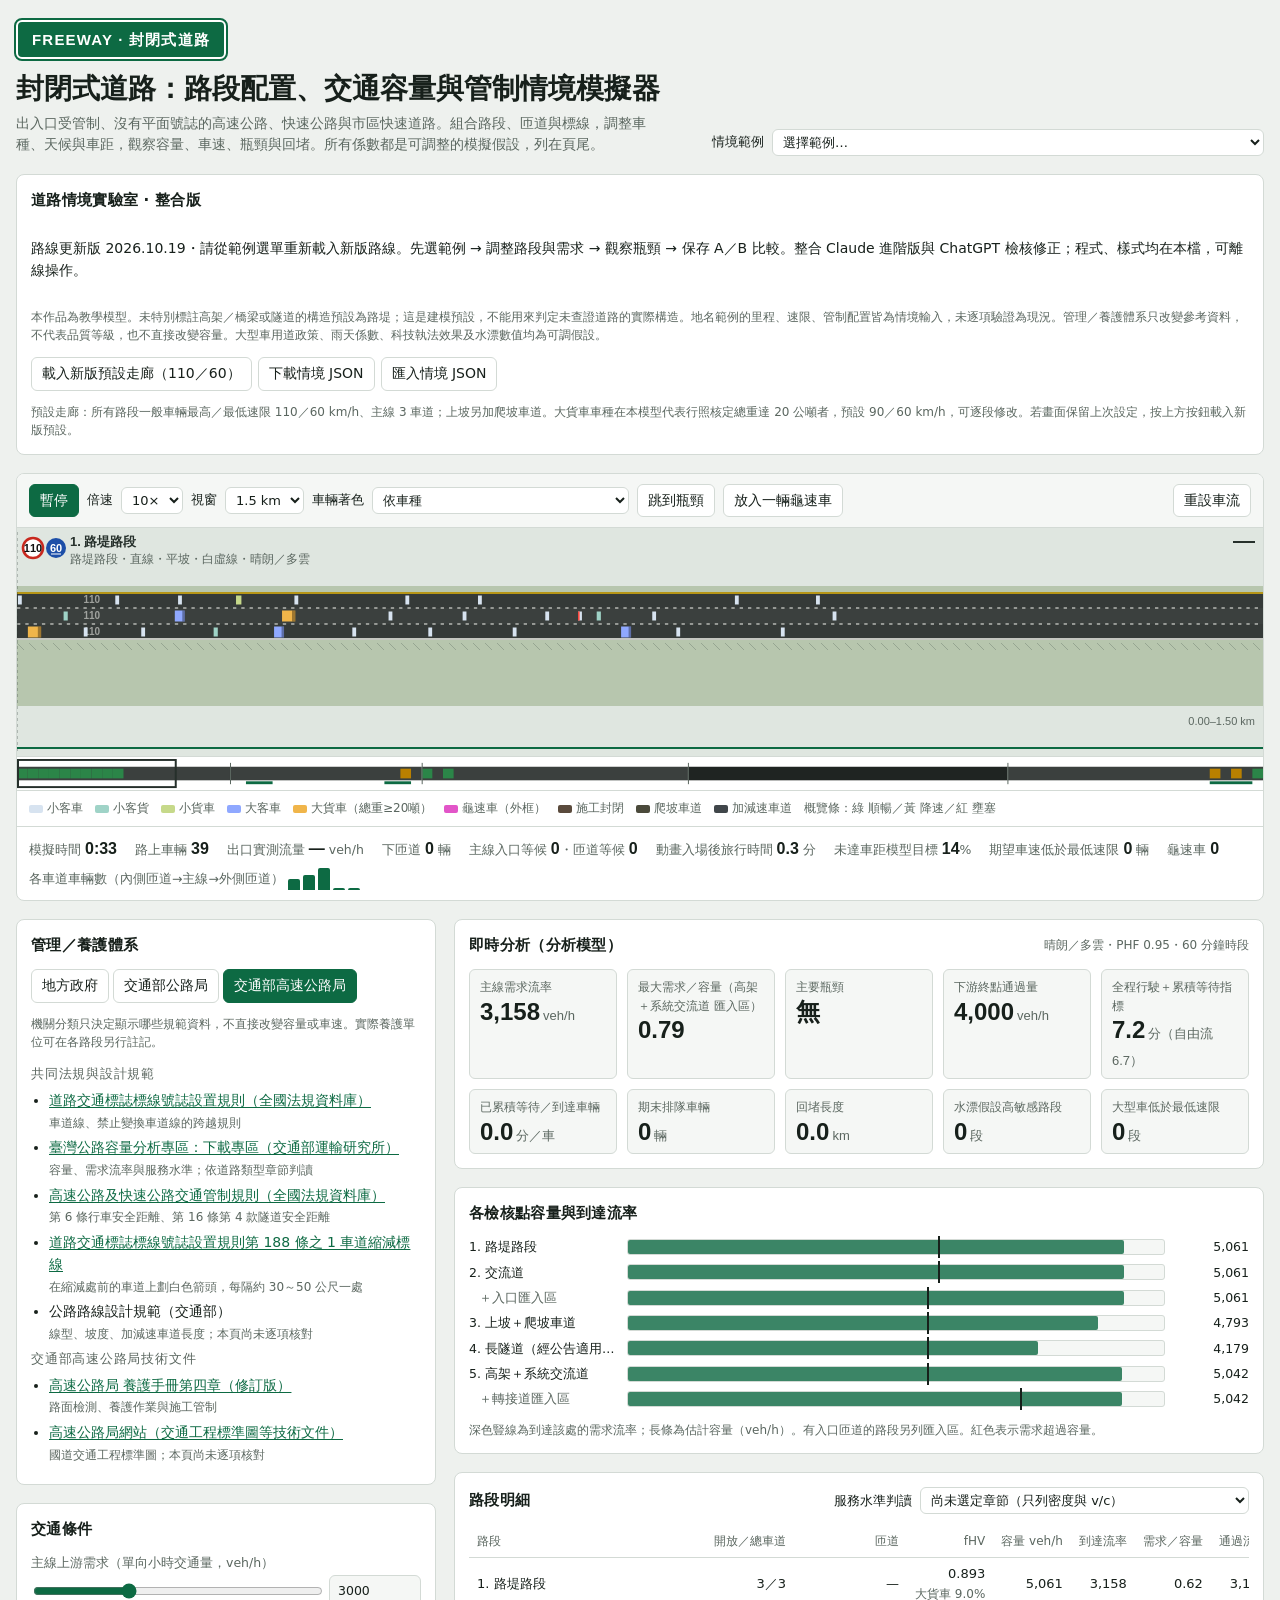
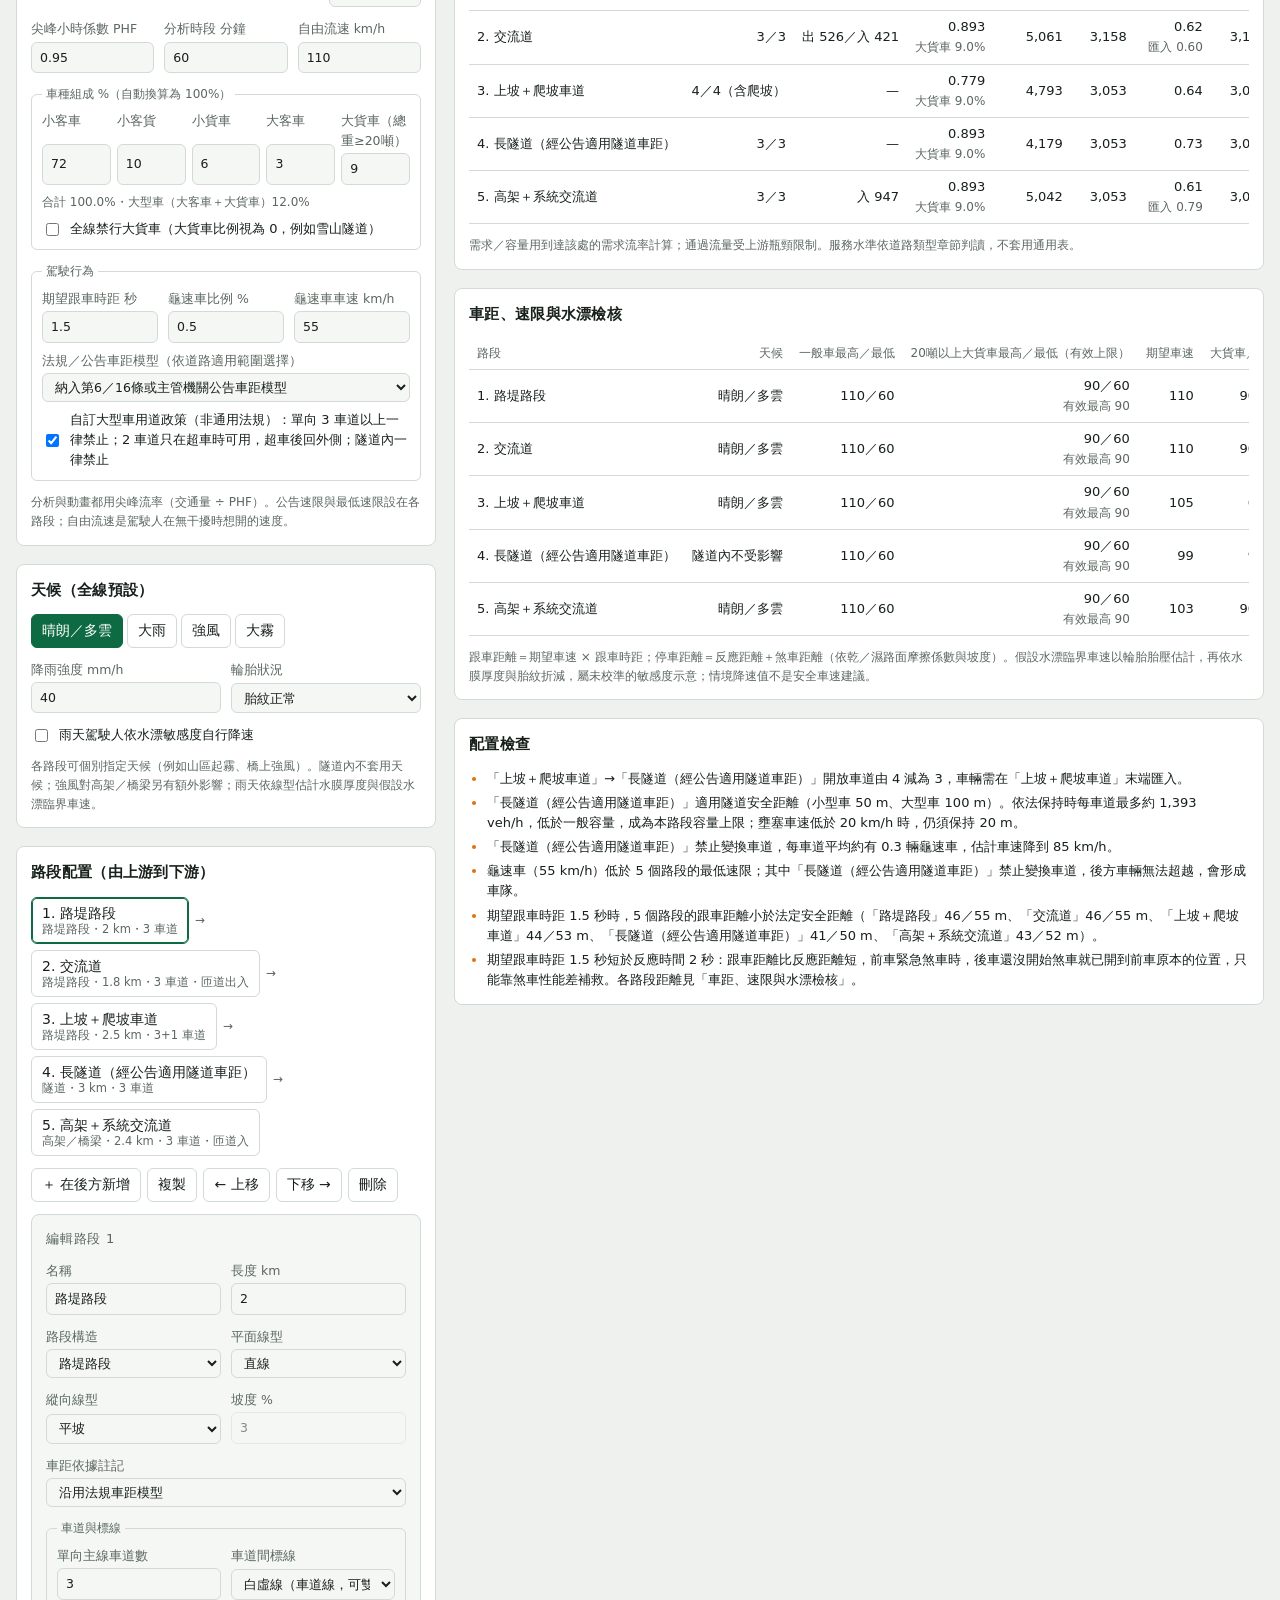
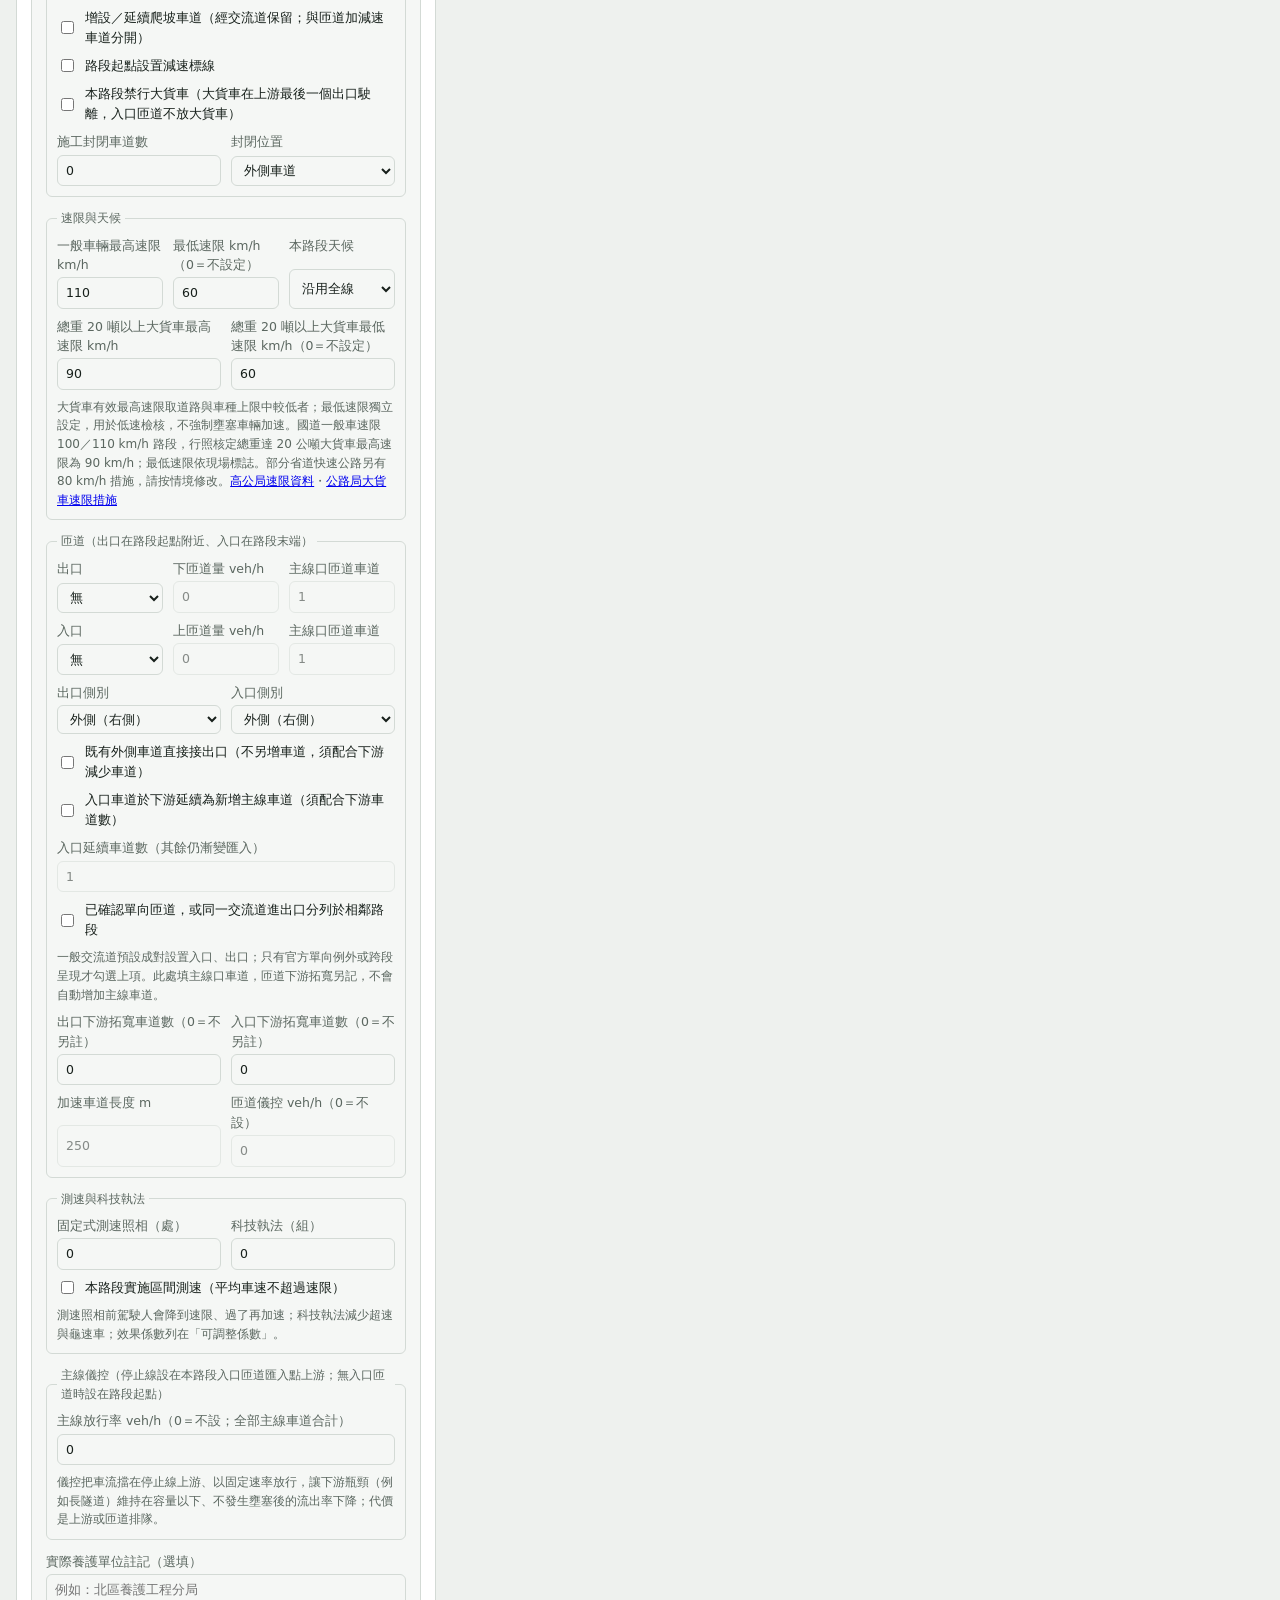
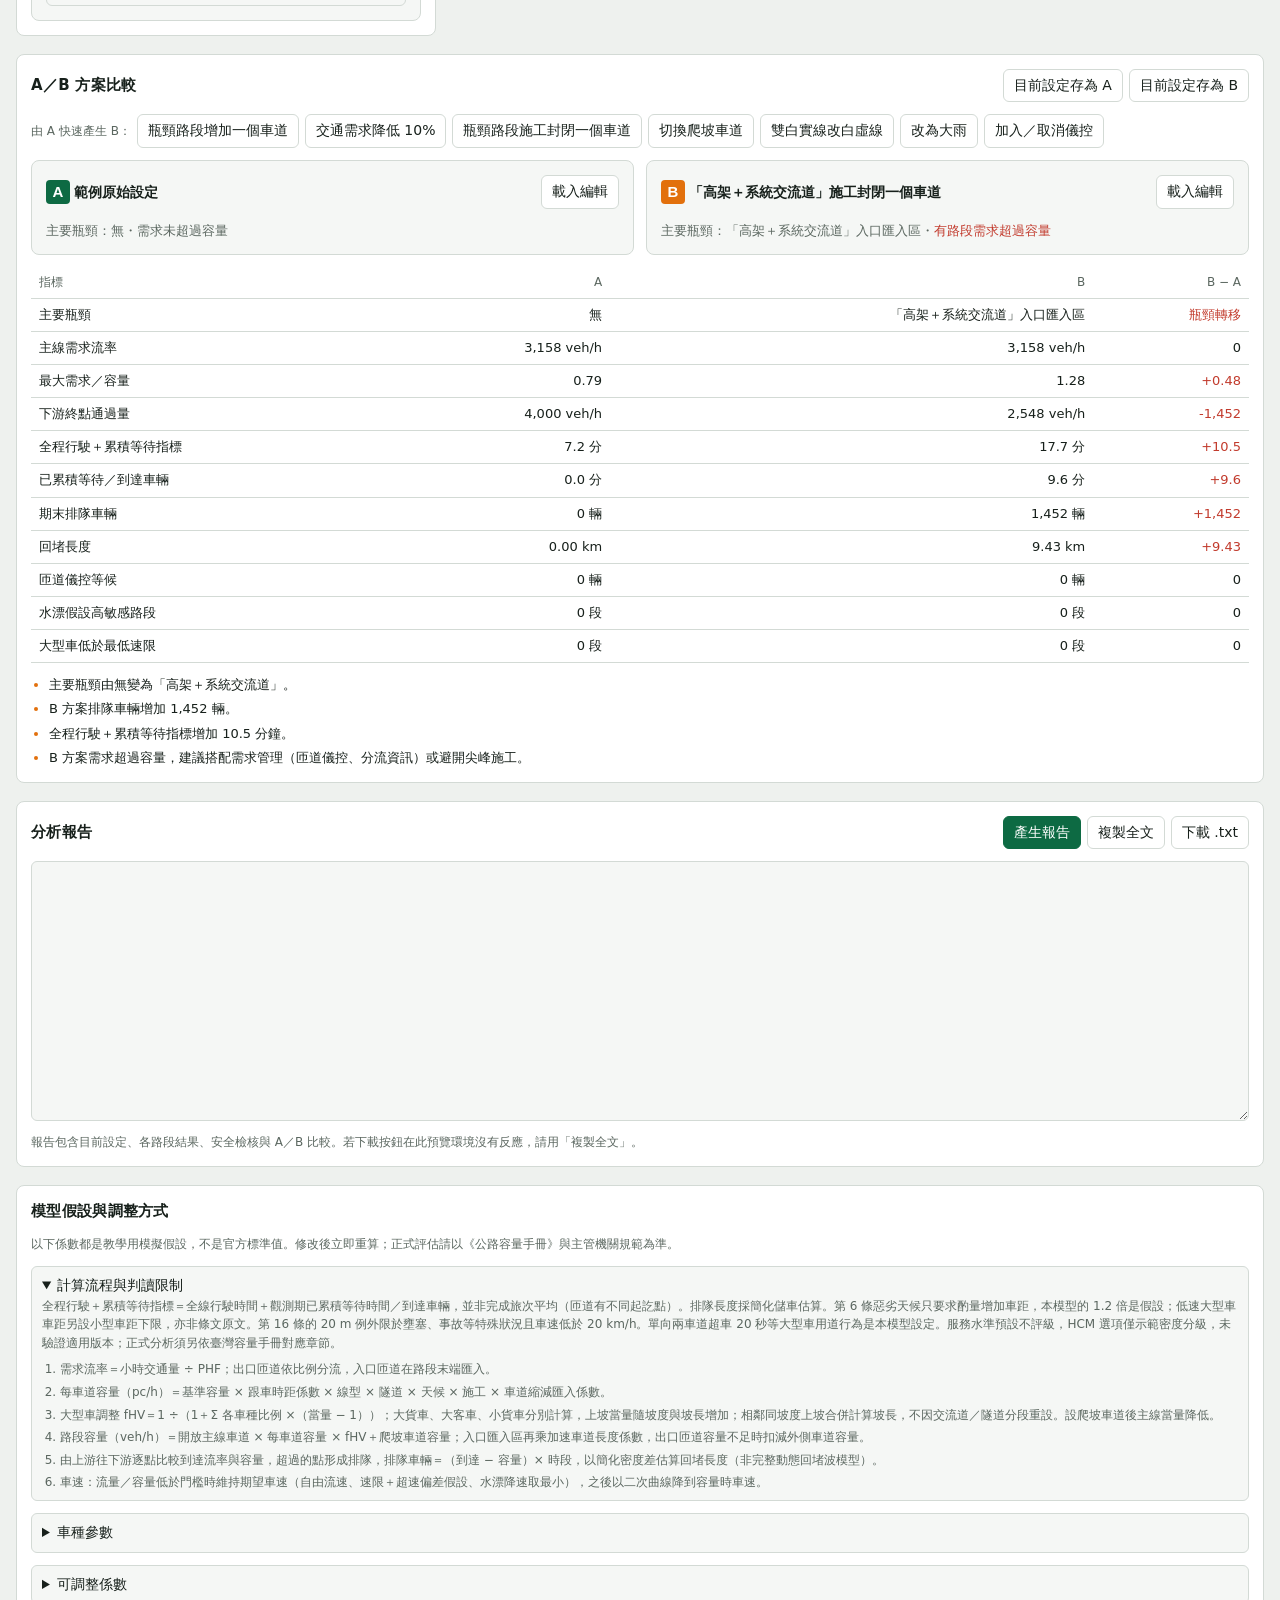
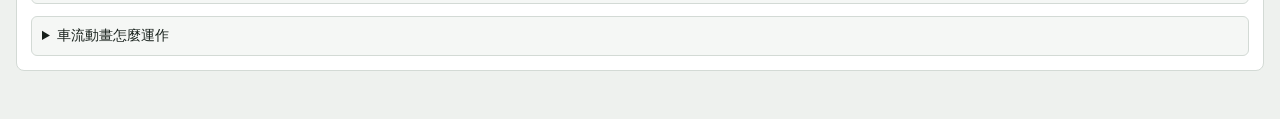
==== index.html @ 04f0e1e8 "Correct transfer arrow lane origins and show Linkou exit lanes separately from climbing lane" ====
<!doctype html>
<html lang="zh-Hant">
<head>
<meta charset="utf-8">
<meta name="viewport" content="width=device-width, initial-scale=1, viewport-fit=cover">
<style>body{margin:0}[hidden]{display:none!important}
.n1-title{display:flex;align-items:center;justify-content:space-between;gap:15px;flex-wrap:wrap}.n1-title .eyebrow{font-size:12px;letter-spacing:.1em;color:var(--sign);margin:0 0 6px}.n1-badge{border:1px solid var(--sign);border-radius:30px;padding:7px 12px;font-size:12px;color:var(--sign)}.n1-map{overflow:auto;border:1px solid var(--line);border-radius:10px;background:#f1f5f2;margin:14px 0}.n1-map svg{display:block;max-width:none;width:100%;height:auto;min-width:960px;font-family:system-ui,"Noto Sans TC",sans-serif}.n1-legend{display:flex;gap:20px;flex-wrap:wrap;font-size:12px;margin-top:12px}.n1-legend span:nth-child(1){color:#24594c}.n1-legend span:nth-child(2){color:#326c87}.n1-legend span:nth-child(3){color:#73548c}.n1-legend span:nth-child(4){color:#8c6817}.n1-detail{background:var(--surface);border-left:4px solid #b77b25;padding:16px;margin:12px 0;border-radius:5px}.n1-detail p{margin:8px 0 0}.n1-picks button{font-size:12px}.toolrow button[aria-pressed=true]{background:var(--sign);color:var(--sign-ink)}#simScope{padding:12px 16px;margin:0;border-bottom:1px solid var(--line)}

</style>
<title>封閉式道路交通情境模擬器｜整合版</title>
<style>
/* Layout: road strip on top (the thing you watch), settings column + analysis column below, then A/B, report and assumptions. Freeway guide-sign green is the one accent. */
:root{
  --bg:#eef1ee; --surface:#ffffff; --surface-2:#f5f7f5; --ink:#17201b; --muted:#5b6760; --line:#d3dad5;
  --sign:#0d6a43; --sign-ink:#ffffff; --wz:#e2700c; --minsign:#1d4fa8;
  --good:#2b8548; --warn:#b98000; --bad:#c23b2d;
  --asphalt:#3b403e; --asphalt-2:#353a38; --closed:#5a4a3c; --climb:#4b4a3b; --aux:#40464a; --grass:#b7c6ae; --mark:#f4f4ee; --yellow:#e2b40c;
  --tunnel:#1f2422; --car:#d7e3f0; --van:#9fd3c7; --ltruck:#c6d98a; --bus:#8fa8ff; --truck:#f0b54a; --slow:#e255c8;
  --canvas-bg:#dfe6e0; --canvas-ink:#26302b;
  --font-ui:"Noto Sans TC","PingFang TC","Microsoft JhengHei",system-ui,sans-serif;
  --font-num:"Barlow Condensed","Noto Sans TC","Arial Narrow",sans-serif;
  --r:8px;
}
@media (prefers-color-scheme: dark){:root:not([data-theme="light"]){
  --bg:#111614; --surface:#1a211e; --surface-2:#202825; --ink:#e4ebe6; --muted:#9aa8a0; --line:#2d3833;
  --sign:#25a06a; --sign-ink:#06140d; --wz:#f08a2c; --minsign:#4f7fd6; --good:#4fbf74; --warn:#e0a92a; --bad:#ef6a5a;
  --asphalt:#2f3432; --asphalt-2:#2a2e2c; --closed:#4b3d31; --climb:#3e3d31; --aux:#33393d; --grass:#25322a; --mark:#e9e9e2; --yellow:#d9ad14;
  --tunnel:#0b0e0d; --car:#c9d8e8; --van:#86c4b6; --ltruck:#b4c878; --bus:#8199f0; --truck:#e9a93c; --slow:#ea6fd3;
  --canvas-bg:#18201c; --canvas-ink:#cfd9d3; color-scheme:dark}}
:root[data-theme="dark"]{
  --bg:#111614; --surface:#1a211e; --surface-2:#202825; --ink:#e4ebe6; --muted:#9aa8a0; --line:#2d3833;
  --sign:#25a06a; --sign-ink:#06140d; --wz:#f08a2c; --minsign:#4f7fd6; --good:#4fbf74; --warn:#e0a92a; --bad:#ef6a5a;
  --asphalt:#2f3432; --asphalt-2:#2a2e2c; --closed:#4b3d31; --climb:#3e3d31; --aux:#33393d; --grass:#25322a; --mark:#e9e9e2; --yellow:#d9ad14;
  --tunnel:#0b0e0d; --car:#c9d8e8; --van:#86c4b6; --ltruck:#b4c878; --bus:#8199f0; --truck:#e9a93c; --slow:#ea6fd3;
  --canvas-bg:#18201c; --canvas-ink:#cfd9d3; color-scheme:dark}
*{box-sizing:border-box}
body{background:var(--bg);color:var(--ink);font-family:var(--font-ui);font-size:14px;line-height:1.55}
.wrap{max-width:1380px;margin:0 auto;padding-block:20px 48px;padding-left:max(16px,env(safe-area-inset-left,0px));padding-right:max(16px,env(safe-area-inset-right,0px));display:grid;gap:18px}
header.top{display:flex;flex-wrap:wrap;align-items:flex-end;justify-content:space-between;gap:12px}
.signplate{display:inline-flex;align-items:center;gap:10px;background:var(--sign);color:var(--sign-ink);border-radius:6px;padding:6px 14px;border:2px solid var(--sign-ink);outline:2px solid var(--sign)}
.signplate b{font-family:var(--font-num);font-size:15px;letter-spacing:.08em}
h1{font-size:clamp(20px,2.6vw,28px);margin:8px 0 2px;text-wrap:balance;font-weight:700}
.sub{color:var(--muted);margin:0;max-width:72ch}
h2{font-size:15px;margin:0;font-weight:700;letter-spacing:.02em}
h3{font-size:13px;margin:0;color:var(--muted);font-weight:500;letter-spacing:.06em}
.card{background:var(--surface);border:1px solid var(--line);border-radius:var(--r);padding:14px;display:grid;gap:12px;min-width:0}
.inset{background:var(--surface-2)}
.stage{padding:0;overflow:hidden;gap:0}
.stagebar{display:flex;flex-wrap:wrap;gap:8px;align-items:center;padding:10px 12px;border-bottom:1px solid var(--line);background:var(--surface-2)}
.stagebar .spacer{flex:1}
#routeInfo table{min-width:1050px}#routeInfo .row3{gap:10px}#routeInfo .grp{padding:12px}#routeInfo .toolrow{margin:12px 0}#routeInfo details{margin-top:14px}
#road{display:block;width:100%;background:var(--canvas-bg)}
#mini{display:block;width:100%;height:34px;cursor:pointer;background:var(--surface-2);border-top:1px solid var(--line);touch-action:none}
.simstats{display:flex;flex-wrap:wrap;gap:6px 18px;padding:10px 12px;border-top:1px solid var(--line);font-size:12.5px;color:var(--muted)}
.simstats b{color:var(--ink);font-family:var(--font-num);font-size:16px;font-weight:600;font-variant-numeric:tabular-nums}
.lanebars{display:inline-flex;gap:3px;align-items:flex-end;height:22px;vertical-align:middle}
.lanebars span{width:12px;background:var(--sign);border-radius:2px 2px 0 0;min-height:2px}
.grid{display:grid;grid-template-columns:minmax(300px,420px) minmax(0,1fr);gap:18px;align-items:start}
@media (max-width:960px){.grid{grid-template-columns:minmax(0,1fr)}}
.col{display:grid;gap:18px;min-width:0}
button,select,input,textarea{font:inherit;color:inherit}
button{cursor:pointer;border:1px solid var(--line);background:var(--surface);border-radius:6px;padding:5px 10px}
button:hover{border-color:var(--sign)}
button:focus-visible,select:focus-visible,input:focus-visible,textarea:focus-visible{outline:2px solid var(--sign);outline-offset:1px}
button.primary{background:var(--sign);color:var(--sign-ink);border-color:var(--sign);font-weight:500}
select{background:var(--surface);border:1px solid var(--line);border-radius:6px;padding:4px 6px}
.seg-group{display:flex;flex-wrap:wrap;gap:4px}
.seg-group button[aria-pressed="true"]{background:var(--sign);color:var(--sign-ink);border-color:var(--sign)}
label.f{display:grid;gap:3px;font-size:12.5px;color:var(--muted);min-width:0}
label.f input,label.f select{width:100%;min-width:0;padding:5px 8px;border:1px solid var(--line);border-radius:6px;background:var(--surface-2);color:var(--ink)}
label.f input:disabled{opacity:.5}
.row2{display:grid;grid-template-columns:1fr 1fr;gap:10px}
.row3{display:grid;grid-template-columns:repeat(3,1fr);gap:10px}
.row5{display:grid;grid-template-columns:repeat(5,minmax(0,1fr));gap:6px}
@media (max-width:420px){.row5{grid-template-columns:repeat(3,minmax(0,1fr))}}
.chk{display:flex;gap:8px;align-items:center;font-size:13px}
.range{display:grid;grid-template-columns:1fr 92px;gap:8px;align-items:center}
.range input[type=range]{accent-color:var(--sign)}
.note{font-size:12px;color:var(--muted);margin:0}
.chain{display:flex;flex-wrap:wrap;gap:6px;align-items:center}
.chip{display:grid;text-align:left;gap:0;padding:6px 10px;border-radius:6px;line-height:1.3}
.chip small{color:var(--muted);font-size:11.5px}
.chip[aria-pressed="true"]{border-color:var(--sign);box-shadow:inset 0 0 0 1px var(--sign)}
.chip.bneck{border-color:var(--bad)}
.arrow{color:var(--muted);font-size:12px}
.toolrow{display:flex;flex-wrap:wrap;gap:6px;align-items:center}
.kpis{display:grid;grid-template-columns:repeat(auto-fit,minmax(140px,1fr));gap:10px}
.kpi{border:1px solid var(--line);border-radius:6px;padding:8px 10px;background:var(--surface-2);display:grid;gap:2px;align-content:start}
.kpi span{font-size:12px;color:var(--muted)}
.kpi b{font-family:var(--font-num);font-size:24px;font-weight:600;font-variant-numeric:tabular-nums;line-height:1.1}
.kpi b small{font-size:13px;color:var(--muted);font-weight:500;margin-left:3px}
.kpi.bad{border-color:var(--bad)} .kpi.bad b{color:var(--bad)}
.kpi.mid{border-color:var(--warn)}
.tbl{overflow-x:auto}
table{border-collapse:collapse;width:100%;font-size:13px;font-variant-numeric:tabular-nums}
th,td{padding:6px 8px;border-bottom:1px solid var(--line);text-align:right;white-space:nowrap}
th{font-weight:500;color:var(--muted);font-size:12px}
th:first-child,td:first-child{text-align:left}
td.l{text-align:left}
tr.sub td{color:var(--muted);font-size:12.5px}
.pill{display:inline-block;padding:1px 8px;border-radius:999px;font-size:12px;border:1px solid currentColor}
.ok{color:var(--good)} .mid{color:var(--warn)} .hi{color:var(--bad)}
.bars{display:grid;gap:6px}
.bar{display:grid;grid-template-columns:150px minmax(0,1fr) 76px;gap:8px;align-items:center;font-size:12.5px}
@media (max-width:520px){.bar{grid-template-columns:96px minmax(0,1fr) 60px}}
.bar .track{position:relative;height:16px;background:var(--surface-2);border:1px solid var(--line);border-radius:3px}
.bar .fill{position:absolute;inset:0 auto 0 0;background:var(--sign);opacity:.8;border-radius:2px}
.bar .fill.hi{background:var(--bad)}
.bar .dem{position:absolute;top:-4px;bottom:-4px;width:2px;background:var(--ink)}
.bar .nm{overflow:hidden;text-overflow:ellipsis;white-space:nowrap}
.bar .v{text-align:right;font-variant-numeric:tabular-nums}
.bar.merge .nm{color:var(--muted);padding-left:10px}
ul.warn{margin:0;padding-left:18px;display:grid;gap:4px;font-size:13px}
ul.warn li::marker{color:var(--wz)}
.ab{display:grid;grid-template-columns:minmax(0,1fr) minmax(0,1fr);gap:12px}
@media (max-width:700px){.ab{grid-template-columns:minmax(0,1fr)}}
.abhead{display:flex;flex-wrap:wrap;gap:8px;align-items:center;justify-content:space-between}
.tag{font-family:var(--font-num);font-weight:700;font-size:15px;display:inline-grid;place-items:center;width:24px;height:24px;border-radius:4px;background:var(--sign);color:var(--sign-ink)}
.tag.b{background:var(--wz)}
.abdesc{font-size:12.5px;color:var(--muted)}
.better{color:var(--good)} .worse{color:var(--bad)}
.src a{color:var(--sign);text-underline-offset:2px}
.src li{margin-bottom:4px}
details{border:1px solid var(--line);border-radius:6px;padding:8px 10px;background:var(--surface-2)}
details summary{cursor:pointer;font-weight:500}
fieldset.grp{border:1px solid var(--line);border-radius:6px;padding:8px 10px 10px;display:grid;gap:8px;margin:0;min-width:0}
fieldset.grp legend{font-size:12px;color:var(--muted);padding:0 4px}
.assump{display:grid;grid-template-columns:repeat(auto-fit,minmax(270px,1fr));gap:12px;margin-top:10px}
.arow{display:grid;grid-template-columns:minmax(0,1fr) 78px 74px;gap:6px;align-items:center;font-size:12.5px}
.arow input{width:100%;padding:3px 6px;border:1px solid var(--line);border-radius:4px;background:var(--surface);text-align:right}
.arow small{color:var(--muted);font-size:11px}
.legend{display:flex;flex-wrap:wrap;gap:6px 12px;font-size:12px;color:var(--muted);padding:8px 12px;border-top:1px solid var(--line)}
.legend i{display:inline-block;width:14px;height:8px;border-radius:2px;margin-right:4px;vertical-align:middle}
textarea#report{width:100%;min-height:260px;font-family:ui-monospace,Menlo,Consolas,monospace;font-size:12.5px;border:1px solid var(--line);border-radius:6px;padding:10px;background:var(--surface-2);color:var(--ink)}
.mixsum{font-size:12px}
</style>
</head>
<body>

<div class="wrap">
  <header class="top">
    <div>
      <span class="signplate"><b>FREEWAY · 封閉式道路</b></span>
      <h1>封閉式道路：路段配置、交通容量與管制情境模擬器</h1>
      <p class="sub">出入口受管制、沒有平面號誌的高速公路、快速公路與市區快速道路。組合路段、匝道與標線，調整車種、天候與車距，觀察容量、車速、瓶頸與回堵。所有係數都是可調整的模擬假設，列在頁尾。</p>
    </div>
    <div class="toolrow">
      <label class="chk">情境範例
        <select id="preset">
          <option value="">選擇範例…</option>
          <optgroup label="綜合走廊與國道路線">
          <option value="corridor">綜合走廊（交流道＋爬坡＋隧道＋系統交流道）</option>
          <option value="hsueh">國 5 北上雪山隧道：頭城→坪林→彭山隧道（主線儀控、隧道段禁行大貨車）</option>
          <option value="shiding">國 5 南下石碇隧道—彭山隧道—坪林交控交流道</option>
          <option value="xizhi">國 1 南下：五堵—汐止—汐止系統—汐五端—東湖／內湖</option>
          <option value="xizhiElev">國 1 南下：汐止系統—汐五轉接道—汐五高架</option>
          <option value="nangang">環東東向→國 3 南下→南港系統</option>
          <option value="nangangLink">環東東向—南港南下入口（聯絡道）</option>
          <option value="ankeng">國 3 南下安坑—中和</option>
          <option value="muzha">國 3 北上：木柵—福德隧道—南港系統</option>
          <option value="wugu">國 1 南下：五股—泰山—林口（完整圖／平面上坡車流）</option>
          <option value="wuguAux">國 1 南下：五股—分離輔助道（至36K229匯流口）</option>
          <option value="wuguElev">國 1 南下：高架五股3→2・泰山2車道匯入→3</option>
        </optgroup><optgroup label="地方養護・市區高架">
          <option value="civic">市民大道高架東向：建國—光復—永吉</option>
          <option value="tai1">台1線中山高架：三重往新莊（地方受託維管）</option>
        </optgroup><optgroup label="公路局・省道快速／封閉道路">
          <option value="danjiang">台61淡江大橋：淡水往八里</option>
          <option value="suhua">台9蘇花改南下：南澳—和平</option>
          <option value="nanhui">台9南迴改南下：安朔—草埔</option>
          <option value="tai65">台65北上：土城（國3轉接端）—板橋一</option>
          <option value="tai74">台74東行：松竹—太原—太平</option>
          <option value="tai63">台63中投公路南下：大里—霧峰選段</option>
        </optgroup><optgroup label="其他教學情境">
          <option value="sanyi">長陡坡與爬坡車道（三義坡示意）</option>
          <option value="tai64">快速公路高架施工封閉（台 64 示意）</option>
          <option value="urban">市區快速道路連續彎道與密集匝道（建國高架示意）</option>
          <option value="sys">系統交流道轉接道匯入</option>
          </optgroup>
        </select>
      </label>
    </div>
  </header>
  <section id="routeInfo" class="card" hidden aria-label="路徑配置與查核依據"></section>
  <section id="n1Plan" class="card" hidden aria-label="國1南下完整車道配置圖"></section>
  <section class="card" aria-label="整合版說明">
    <h2>道路情境實驗室 · 整合版</h2>
    <p>路線更新版 2026.10.19・請從範例選單重新載入新版路線。先選範例 → 調整路段與需求 → 觀察瓶頸 → 保存 A／B 比較。整合 Claude 進階版與 ChatGPT 檢核修正；程式、樣式均在本檔，可離線操作。</p>
    <p class="note">本作品為教學模型。未特別標註高架／橋梁或隧道的構造預設為路堤；這是建模預設，不能用來判定未查證道路的實際構造。地名範例的里程、速限、管制配置皆為情境輸入，未逐項驗證為現況。管理／養護體系只改變參考資料，不代表品質等級，也不直接改變容量。大型車用道政策、雨天係數、科技執法效果及水漂數值均為可調假設。</p>
    <div class="toolrow"><button id="defaultCorridor" type="button">載入新版預設走廊（110／60）</button><button id="jsonSave" type="button">下載情境 JSON</button><button id="jsonLoad" type="button">匯入情境 JSON</button><input id="jsonFile" type="file" accept=".json,application/json" hidden><span id="jsonNote" role="status"></span></div>
    <p class="note">預設走廊：所有路段一般車輛最高／最低速限 110／60 km/h、主線 3 車道；上坡另加爬坡車道。大貨車車種在本模型代表行照核定總重達 20 公噸者，預設 90／60 km/h，可逐段修改。若畫面保留上次設定，按上方按鈕載入新版預設。</p>
    <p id="inputError" role="alert" hidden style="color:var(--bad);font-weight:700"></p>
  </section>

  <section class="card stage" aria-label="道路與車流動畫">
    <div class="stagebar">
      <button id="play" type="button" class="primary">暫停</button>
      <label class="chk">倍速
        <select id="simSpeed"><option value="1">1×</option><option value="5">5×</option><option value="10" selected>10×</option><option value="30">30×</option></select>
      </label>
      <label class="chk">視窗
        <select id="zoom"><option value="500">0.5 km</option><option value="1500" selected>1.5 km</option><option value="4000">4 km</option><option value="10000">10 km</option><option value="all">全線</option></select>
      </label>
      <label class="chk">車輛著色
        <select id="colorMode"><option value="type">依車種</option><option value="speed">依車速</option><option value="gap">依車距模型（紅＜60%、黃＜100%）</option></select>
      </label>
      <button id="toBneck" type="button">跳到瓶頸</button>
      <button id="addSlow" type="button">放入一輛龜速車</button>
      <span class="spacer"></span>
      <button id="resetSim" type="button">重設車流</button>
    </div>
    <p id="simScope" class="note" hidden></p>
    <canvas id="road" height="320" aria-label="道路平面示意與車流動畫"></canvas>
    <canvas id="mini" aria-label="全線車速概覽，點擊或拖曳移動視窗"></canvas>
    <div class="legend" id="legend"></div>
    <div class="simstats" id="simstats"></div>
  </section>

  <div class="grid">
    <div class="col">
      <section class="card" aria-labelledby="h-agency">
        <h2 id="h-agency">管理／養護體系</h2>
        <div class="seg-group" id="agencyBtns"></div>
        <p class="note">機關分類只決定顯示哪些規範資料，不直接改變容量或車速。實際養護單位可在各路段另行註記。</p>
        <div id="agencySrc" class="src"></div>
      </section>

      <section class="card" aria-labelledby="h-traffic">
        <h2 id="h-traffic">交通條件</h2>
        <label class="f">主線上游需求（單向小時交通量，veh/h）
          <span class="range"><input id="demandRange" type="range" min="300" max="9000" step="50"><input id="demand" type="number" min="0" step="50"></span>
        </label>
        <div class="row3">
          <label class="f">尖峰小時係數 PHF<input id="phf" type="number" min="0.7" max="1" step="0.01"></label>
          <label class="f">分析時段 分鐘<input id="period" type="number" min="15" max="240" step="15"></label>
          <label class="f">自由流速 km/h<input id="ffs" type="number" min="40" max="140" step="5"></label>
        </div>
        <fieldset class="grp"><legend>車種組成 %（自動換算為 100%）</legend>
          <div class="row5" id="mixInputs"></div>
          <span class="note mixsum" id="mixSum"></span>
          <label class="chk"><input id="truckBan" type="checkbox">全線禁行大貨車（大貨車比例視為 0，例如雪山隧道）</label>
        </fieldset>
        <fieldset class="grp"><legend>駕駛行為</legend>
          <div class="row3">
            <label class="f">期望跟車時距 秒<input id="headway" type="number" min="0.8" max="3" step="0.1"></label>
            <label class="f">龜速車比例 %<input id="slowPct" type="number" min="0" max="10" step="0.5"></label>
            <label class="f">龜速車車速 km/h<input id="slowSpeed" type="number" min="30" max="90" step="5"></label>
          </div>
          <label class="f">法規／公告車距模型（依道路適用範圍選擇）
            <select id="legalMode"><option value="all">納入第6／16條或主管機關公告車距模型</option><option value="tunnel">只在適用隧道／公告管制段納入車距</option><option value="none">不納入容量計算</option></select>
          </label>
          <label class="chk"><input id="truckNoInner" type="checkbox">自訂大型車用道政策（非通用法規）：單向 3 車道以上一律禁止；2 車道只在超車時可用，超車後回外側；隧道內一律禁止</label>
        </fieldset>
        <p class="note">分析與動畫都用尖峰流率（交通量 ÷ PHF）。公告速限與最低速限設在各路段；自由流速是駕駛人在無干擾時想開的速度。</p>
      </section>

      <section class="card" aria-labelledby="h-weather">
        <h2 id="h-weather">天候（全線預設）</h2>
        <div class="seg-group" id="weatherBtns"></div>
        <div class="row2">
          <label class="f">降雨強度 mm/h<input id="rainI" type="number" min="5" max="150" step="5"></label>
          <label class="f">輪胎狀況<select id="tire"><option value="new">胎紋正常</option><option value="worn">胎紋磨耗</option></select></label>
        </div>
        <label class="chk"><input id="hydroSlow" type="checkbox">雨天駕駛人依水漂敏感度自行降速</label>
        <p class="note">各路段可個別指定天候（例如山區起霧、橋上強風）。隧道內不套用天候；強風對高架／橋梁另有額外影響；雨天依線型估計水膜厚度與假設水漂臨界車速。</p>
      </section>

      <section class="card" aria-labelledby="h-segs">
        <h2 id="h-segs">路段配置（由上游到下游）</h2>
        <div class="chain" id="chain"></div>
        <div class="toolrow">
          <button type="button" id="segAdd">＋ 在後方新增</button>
          <button type="button" id="segDup">複製</button>
          <button type="button" id="segLeft">← 上移</button>
          <button type="button" id="segRight">下移 →</button>
          <button type="button" id="segDel">刪除</button>
        </div>
        <div id="segEditor" class="card inset"></div>
      </section>
    </div>

    <div class="col">
      <section class="card" aria-labelledby="h-kpi">
        <div class="abhead"><h2 id="h-kpi">即時分析（分析模型）</h2><span class="note" id="kpiNote"></span></div>
        <div class="kpis" id="kpis"></div>
      </section>
      <section class="card" aria-labelledby="h-cap">
        <h2 id="h-cap">各檢核點容量與到達流率</h2>
        <div class="bars" id="capBars"></div>
        <p class="note">深色豎線為到達該處的需求流率；長條為估計容量（veh/h）。有入口匝道的路段另列匯入區。紅色表示需求超過容量。</p>
      </section>
      <section class="card" aria-labelledby="h-tbl">
        <div class="abhead">
          <h2 id="h-tbl">路段明細</h2>
          <label class="chk">服務水準判讀
            <select id="losMode">
              <option value="none">尚未選定章節（只列密度與 v/c）</option>
              <option value="hcm">示意：HCM 基本路段密度門檻換算（非臺灣手冊）</option>
              <option value="custom">自訂門檻（依選定章節輸入）</option>
            </select>
          </label>
        </div>
        <div id="losCustomBox" hidden>
          <p class="note">輸入各等級密度上限（pc/km/ln），超過 E 或需求大於容量判為 F。數值請依《公路容量手冊》對應道路類型章節填入。</p>
          <div class="toolrow" id="losCustom"></div>
        </div>
        <div class="tbl"><table id="segTable"></table></div>
        <p class="note">需求／容量用到達該處的需求流率計算；通過流量受上游瓶頸限制。服務水準依道路類型章節判讀，不套用通用表。</p>
      </section>
      <section class="card" aria-labelledby="h-safe">
        <h2 id="h-safe">車距、速限與水漂檢核</h2>
        <div class="tbl"><table id="safeTable"></table></div>
        <p class="note">跟車距離＝期望車速 × 跟車時距；停車距離＝反應距離＋煞車距離（依乾／濕路面摩擦係數與坡度）。假設水漂臨界車速以輪胎胎壓估計，再依水膜厚度與胎紋折減，屬未校準的敏感度示意；情境降速值不是安全車速建議。</p>
      </section>
      <section class="card" aria-labelledby="h-warn">
        <h2 id="h-warn">配置檢查</h2>
        <ul class="warn" id="warnList"></ul>
      </section>
    </div>
  </div>

  <section class="card" aria-labelledby="h-ab">
    <div class="abhead">
      <h2 id="h-ab">A／B 方案比較</h2>
      <div class="toolrow">
        <button type="button" id="saveA">目前設定存為 A</button>
        <button type="button" id="saveB">目前設定存為 B</button>
      </div>
    </div>
    <div class="toolrow">
      <span class="note">由 A 快速產生 B：</span>
      <button type="button" data-quick="lane">瓶頸路段增加一個車道</button>
      <button type="button" data-quick="demand">交通需求降低 10%</button>
      <button type="button" data-quick="wz">瓶頸路段施工封閉一個車道</button>
      <button type="button" data-quick="climb">切換爬坡車道</button>
      <button type="button" data-quick="mark">雙白實線改白虛線</button>
      <button type="button" data-quick="weather">改為大雨</button>
      <button type="button" data-quick="meter">加入／取消儀控</button>
    </div>
    <div class="ab" id="abCards"></div>
    <div class="tbl"><table id="abTable"></table></div>
    <ul class="warn" id="abAdvice"></ul>
  </section>

  <section class="card" aria-labelledby="h-rep">
    <div class="abhead">
      <h2 id="h-rep">分析報告</h2>
      <div class="toolrow">
        <button type="button" id="repMake" class="primary">產生報告</button>
        <button type="button" id="repCopy">複製全文</button>
        <button type="button" id="repSave">下載 .txt</button>
      </div>
    </div>
    <textarea id="report" readonly aria-label="分析報告全文"></textarea>
    <p class="note" id="repNote">報告包含目前設定、各路段結果、安全檢核與 A／B 比較。若下載按鈕在此預覽環境沒有反應，請用「複製全文」。</p>
  </section>

  <section class="card" aria-labelledby="h-as">
    <h2 id="h-as">模型假設與調整方式</h2>
    <p class="note">以下係數都是教學用模擬假設，不是官方標準值。修改後立即重算；正式評估請以《公路容量手冊》與主管機關規範為準。</p>
    <details open>
      <summary>計算流程與判讀限制</summary>
      <p class="note">全程行駛＋累積等待指標＝全線行駛時間＋觀測期已累積等待時間／到達車輛，並非完成旅次平均（匝道有不同起訖點）。排隊長度採簡化儲車估算。第 6 條惡劣天候只要求酌量增加車距，本模型的 1.2 倍是假設；低速大型車車距另設小型車距下限，亦非條文原文。第 16 條的 20 m 例外限於壅塞、事故等特殊狀況且車速低於 20 km/h。單向兩車道超車 20 秒等大型車用道行為是本模型設定。服務水準預設不評級，HCM 選項僅示範密度分級，未驗證適用版本；正式分析須另依臺灣容量手冊對應章節。</p>
      <ol class="note" style="padding-left:18px;margin:8px 0 0;display:grid;gap:4px">
        <li>需求流率＝小時交通量 ÷ PHF；出口匝道依比例分流，入口匝道在路段末端匯入。</li>
        <li>每車道容量（pc/h）＝基準容量 × 跟車時距係數 × 線型 × 隧道 × 天候 × 施工 × 車道縮減匯入係數。</li>
        <li>大型車調整 fHV＝1 ÷（1＋Σ 各車種比例 ×（當量 − 1））；大貨車、大客車、小貨車分別計算，上坡當量隨坡度與坡長增加；相鄰同坡度上坡合併計算坡長，不因交流道／隧道分段重設。設爬坡車道後主線當量降低。</li>
        <li>路段容量（veh/h）＝開放主線車道 × 每車道容量 × fHV＋爬坡車道容量；入口匯入區再乘加速車道長度係數，出口匝道容量不足時扣減外側車道容量。</li>
        <li>由上游往下游逐點比較到達流率與容量，超過的點形成排隊，排隊車輛＝（到達 − 容量）× 時段，以簡化密度差估算回堵長度（非完整動態回堵波模型）。</li>
        <li>車速：流量／容量低於門檻時維持期望車速（自由流速、速限＋超速偏差假設、水漂降速取最小），之後以二次曲線降到容量時車速。</li>
      </ol>
    </details>
    <details>
      <summary>車種參數</summary>
      <div class="tbl" style="margin-top:8px"><table id="vcTable"></table></div>
    </details>
    <details>
      <summary>可調整係數</summary>
      <div class="assump" id="assump"></div>
      <div class="toolrow" style="margin-top:10px"><button type="button" id="assumpReset">係數恢復預設</button></div>
    </details>
    <details>
      <summary>車流動畫怎麼運作</summary>
      <p class="note" style="margin-top:8px">動畫用跟車模型（IDM）逐車模擬五種車型與龜速車。各路段的期望車頭時距由該路段每車道容量與你設定的跟車時距換算，所以容量較低的地方會自然形成排隊。變換車道依該路段標線：白虛線可雙向變換、自訂單白實線與雙白實線在模型中禁止、實線＋虛線只允許虛線側的車輛跨越；爬坡車道線與加減速車道線允許變換。車道終止、施工封閉與加速車道末端前 300 公尺為漸變匯入段，必要的匯入在此允許。下匝道的車輛會提前移到外側車道並駛入減速車道。入口匝道車輛在加速車道末端等候幾秒後會接受較小的間隙，主線約三分之二的駕駛人會減速讓它進來（拉鍊式匯入），所以壅塞時匝道車輛仍會陸續匯入。前方速限調降時，車輛以約 0.6 m/s² 的固定減速度提早平順減速，在速限標誌處降到新速限。主線儀控在停止線依放行率逐車道放行；匝道儀控每個綠燈放行一輛。排隊車輛重新加速與匯入會損失一些通過量，動畫採簡化 IDM 與匯入規則，未以實測資料校準，不能保證與解析容量一致。固定亂數種子可供同一瀏覽器重跑比較；每次修改設定會重新開始動畫。</p>
    </details>
  </section>
</div>

<script>
(()=>{
'use strict';
const $=(s,r=document)=>r.querySelector(s);
const fmt=(n,d=0)=>Number.isFinite(n)?n.toLocaleString('zh-TW',{minimumFractionDigits:d,maximumFractionDigits:d}):'—';
const clone=o=>JSON.parse(JSON.stringify(o));
const rid=()=>'s'+Math.random().toString(36).slice(2,9);
const esc=t=>String(t).replace(/[&<>"]/g,c=>({'&':'&amp;','<':'&lt;','>':'&gt;','"':'&quot;'}[c]));

const LBL={
  struct:{normal:'路堤路段',elevated:'高架／橋梁',tunnel:'隧道'},
  align:{straight:'直線',curve:'單一彎道',multi:'連續彎道（S 形）',cst:'彎道＋直線＋彎道'},
  alignShort:{straight:'直線',curve:'彎道',multi:'連續彎道',cst:'彎道+直線+彎道'},
  grade:{level:'平坡',up:'上坡',down:'下坡'},
  marking:{dash:'白虛線（車道線，可雙向變換）',solid:'自訂單白實線（模型禁變換；非第167條標準類型）',double:'雙白實線（兩側禁止變換）',dashOuter:'實線＋虛線：虛線在外側（僅可由外向內變換）',dashInner:'實線＋虛線：虛線在內側（僅可由內向外變換）'},
  markingShort:{dash:'白虛線',solid:'白實線',double:'雙白實線',dashOuter:'單邊禁止（僅外→內）',dashInner:'單邊禁止（僅內→外）'},
  weather:{clear:'晴朗／多雲',rain:'大雨',wind:'強風',fog:'大霧'},
  segWeather:{global:'沿用全線',clear:'晴朗／多雲',rain:'大雨',wind:'強風',fog:'大霧'},
  agency:{local:'地方政府',thb:'交通部公路局',freeway:'交通部高速公路局'},
  wzSide:{outer:'外側車道',middle:'中間車道',inner:'內側車道'},
  offKind:{none:'無',ic:'交流道出口匝道',sys:'系統交流道轉接道（出口）'},
  onKind:{none:'無',ic:'交流道入口匝道',sys:'系統交流道轉接道（入口）'}
};
const VC={
  car:{name:'小客車',len:4.6,a:1.4,b:2.4,s0:2,T:1.3,heavy:false},
  van:{name:'小客貨',len:5.0,a:1.2,b:2.2,s0:2,T:1.35,heavy:false},
  ltruck:{name:'小貨車',len:6.5,a:1.0,b:2.0,s0:2.5,T:1.45,heavy:false},
  bus:{name:'大客車',len:12,a:0.8,b:1.8,s0:3,T:1.6,heavy:true},
  truck:{name:'大貨車（總重≥20噸）',len:16,a:0.5,b:1.5,s0:3,T:1.7,heavy:true}
};
const VKEYS=Object.keys(VC);

const SOURCES={
  common:[
    ['道路交通標誌標線號誌設置規則（全國法規資料庫）','https://law.moj.gov.tw/LawClass/LawSingle.aspx?flno=167&pcode=K0040014','車道線、禁止變換車道線的跨越規則'],
    ['臺灣公路容量分析專區：下載專區（交通部運輸研究所）','https://thcs.iot.gov.tw/DownloadCenter.aspx','容量、需求流率與服務水準；依道路類型章節判讀'],
    ['高速公路及快速公路交通管制規則（全國法規資料庫）','https://law.moj.gov.tw/LawClass/LawAll.aspx?pcode=K0040019','第 6 條行車安全距離、第 16 條第 4 款隧道安全距離'],
    ['道路交通標誌標線號誌設置規則第 188 條之 1 車道縮減標線','https://law.moj.gov.tw/LawClass/LawAll.aspx?pcode=K0040014','在縮減處前的車道上劃白色箭頭，每隔約 30～50 公尺一處'],
    ['公路路線設計規範（交通部）','','線型、坡度、加減速車道長度；本頁尚未逐項核對']
  ],
  freeway:[
    ['高速公路局 養護手冊第四章（修訂版）','https://www.freeway.gov.tw/Upload/DownloadFiles/%E9%A4%8A%E8%AD%B7%E6%89%8B%E5%86%8A%E7%AC%AC%E5%9B%9B%E7%AB%A0%E4%BF%AE%E8%A8%82%E7%89%88%28%E6%9C%83%E5%BE%8C%E8%AA%BF%E6%95%B4%29%E5%B7%B2%E6%B8%85%E7%A8%BF.pdf','路面檢測、養護作業與施工管制'],
    ['高速公路局網站（交通工程標準圖等技術文件）','https://www.freeway.gov.tw/','國道交通工程標準圖；本頁尚未逐項核對']
  ],
  thb:[
    ['公路局 單位業務（含省道、快速公路養護）','https://www.thb.gov.tw/News_Orgunit.aspx?n=67&sms=12821','省道與快速公路的養護業務'],
    ['公路養護技術手冊（公路局）','','待指定適用版本後核對；不作為本模型係數依據']
  ],
  local:[
    ['各縣市道路管理自治條例、道路挖掘與施工交通維持規定','','依縣市而異，需指定縣市後補上來源']
  ]
};

const DEFAULT_A={baseCap:2000,mergeCap:0.95,curveCap_curve:0.97,curveCap_multi:0.93,curveCap_cst:0.95,tunnelCap:0.95,wzCap:0.85,climbCapRatio:0.7,
  refGap:1.5,occTime:0.3,
  etLevel:2.0,etGradeK:0.45,climbEtReduce:0.6,etBusRatio:0.6,etLtruck:1.2,ltruckGradeRatio:0.3,busMax:100,crawlK:6,busCrawlRatio:0.5,
  speedMargin:0,curveFFS_curve:-5,curveFFS_multi:-10,curveFFS_cst:-7,tunnelFFS:-5,longTunnelFFS:-3,wzFFS:-10,slowMarkFFS:-3,bp:0.6,capSpeedRatio:0.75,
  rampCapIC:1400,rampCapSys:1900,accelShort:150,accelShortCap:0.90,accelMid:250,accelMidCap:0.95,
  kJam:120,waveSpeed:18,
  rainCap:0.86,rainFFS:0.88,windCap:0.96,windFFS:0.94,windElevCap:0.95,windElevFFS:0.92,windElevET:0.5,fogCap:0.88,fogFFS:0.80,
  taperK:1.5,taperMin:80,dropSpacing:400,legalWeatherK:1.2,techSpeedCut:0.15,techSlowCut:0.1,camZone:150,capDrop:0.93,decelComfort:0.6,rampStore:300,queueSpace:7.5,
  reactT:2.0,fDry:0.30,fWet:0.20,filmK:1.0,tirePcar:220,tirePtruck:700,wornTire:0.85,filmReduce:0.08,
  film_straight:1.0,film_curve:1.2,film_multi:1.5,film_cst:1.7};
const SCHEMA=[
  ['容量',[['baseCap','每車道基準容量','pc/h/ln',50],['refGap','基準容量對應跟車時距','秒',0.1],['occTime','車身佔用時間','秒',0.05],['curveCap_curve','單一彎道容量係數','×',0.01],['curveCap_multi','連續彎道容量係數','×',0.01],['curveCap_cst','彎道＋直線＋彎道容量係數','×',0.01],['tunnelCap','隧道容量係數','×',0.01],['wzCap','施工區開放車道容量係數','×',0.01],['mergeCap','車道縮減後匯入容量係數','×',0.01],['climbCapRatio','爬坡車道容量（相對基準）','×',0.05]]],
  ['匝道',[['rampCapIC','交流道匝道每車道容量','veh/h',50],['rampCapSys','系統交流道轉接道每車道容量','veh/h',50],['accelShort','加速車道「短」上限','m',10],['accelShortCap','短加速車道匯入容量係數','×',0.01],['accelMid','加速車道「中」上限','m',10],['accelMidCap','中加速車道匯入容量係數','×',0.01]]],
  ['車種當量',[['etLevel','大貨車當量（平坡）','pce',0.1],['etGradeK','上坡當量增量','每 % 坡度',0.05],['climbEtReduce','設爬坡車道後主線當量降幅','×',0.05],['etBusRatio','大客車當量增量（相對大貨車）','×',0.05],['etLtruck','小貨車當量（平坡）','pce',0.05],['ltruckGradeRatio','小貨車上坡增量（相對大貨車）','×',0.05]]],
  ['車速',[['speedMargin','駕駛超速偏差假設（非合法容許值）','km/h',1],['busMax','大客車最高車速','km/h',5],['crawlK','上坡大貨車降速','km/h／%',0.5],['busCrawlRatio','大客車上坡降速（相對大貨車）','×',0.05],['curveFFS_curve','單一彎道自由流速調整','km/h',1],['curveFFS_multi','連續彎道自由流速調整','km/h',1],['curveFFS_cst','彎道＋直線＋彎道自由流速調整','km/h',1],['tunnelFFS','隧道自由流速調整','km/h',1],['longTunnelFFS','長隧道（≥1 km）再調整','km/h',1],['wzFFS','施工區自由流速調整','km/h',1],['slowMarkFFS','減速標線自由流速調整','km/h',1],['bp','開始降速的流量／容量比','×',0.05],['capSpeedRatio','容量時車速／期望車速','×',0.05]]],
  ['排隊',[['kJam','壅塞密度','veh/km/ln',5],['waveSpeed','回堵波速','km/h',1]]],
  ['天候',[['rainCap','大雨容量係數','×',0.01],['rainFFS','大雨車速係數','×',0.01],['windCap','強風容量係數','×',0.01],['windFFS','強風車速係數','×',0.01],['windElevCap','強風＋高架額外容量係數','×',0.01],['windElevFFS','強風＋高架額外車速係數','×',0.01],['windElevET','強風＋高架大型車當量增加','pce',0.1],['fogCap','大霧容量係數','×',0.01],['fogFFS','大霧車速係數','×',0.01]]],
  ['儀控、壅塞與減速',[['capDrop','壅塞後瓶頸流出率（容量下降）','×',0.01],['rampStore','入口匝道可儲車長度','m',50],['queueSpace','排隊時每車佔用長度','m',0.5],['decelComfort','速限調降時的減速度','m/s²',0.1]]],
  ['車道縮減與安全距離',[['taperK','漸變段長度（每 km/h 速限）','m',0.1],['taperMin','漸變段最短長度','m',10],['dropSpacing','兩個以上車道縮減時的前後間距','m',50],['legalWeatherK','惡劣天候車距放大倍數（模型假設）','×',0.05]]],
  ['測速與科技執法',[['techSpeedCut','每組科技執法減少的超速幅度','×',0.05],['techSlowCut','每組科技執法減少的龜速車比例','×',0.05],['camZone','測速照相前降到速限的距離','m',10]]],
  ['車距與水漂',[['reactT','反應時間','秒',0.1],['fDry','乾燥路面摩擦係數','—',0.01],['fWet','潮濕路面摩擦係數','—',0.01],['filmK','40 mm/h 降雨時直線路段水膜','mm',0.1],['film_curve','單一彎道水膜倍數','×',0.1],['film_multi','連續彎道水膜倍數','×',0.1],['film_cst','彎道＋直線＋彎道水膜倍數','×',0.1],['tirePcar','小型車胎壓','kPa',10],['tirePtruck','大型車胎壓','kPa',10],['wornTire','胎紋磨耗臨界車速折減','×',0.01],['filmReduce','每 mm 水膜臨界車速折減','×',0.01]]]
];
const LOS_HCM=[6.8,11.2,16.2,21.7,28.0];

function ramp(kind='none',vol=0,lanes=1,accel=250,meter=0,extra={}){return Object.assign({kind,vol,lanes,accel,meter,side:'outer'},extra)}
function geoSeg(a,b,o){return mkSeg(Object.assign({kmStart:a,kmEnd:b,len:Math.round(Math.abs(b-a)*1000)/1000},o))}
function realSeg(a,b,o){return geoSeg(a,b,Object.assign({limit:90,minLimit:60,truckLimit:90,truckMinLimit:60},o))}
function regionalSeg(o){return mkSeg(Object.assign({lanes:2,limit:70,minLimit:0,truckLimit:70,truckMinLimit:0,gradePct:0},o))}
function mkSeg(o){const v=Object.assign({id:rid(),name:'新路堤路段',len:1.5,struct:'normal',align:'straight',grade:'level',gradePct:3,lanes:3,climb:false,wzClose:0,wzSide:'outer',marking:'dash',slowMark:false,tunnelRule:false,truckBan:false,meter:0,cams:0,section:false,tech:0,limit:110,minLimit:60,truckLimit:Math.min(90,o?.limit??110),truckMinLimit:o?.minLimit??60,weather:'global',unit:'',note:'',partial:false,distanceRule:'auto',off:ramp(),on:ramp()},o);v.off=Object.assign(ramp(),v.off);v.on=Object.assign(ramp(),v.on);return v}
function base(o){return Object.assign({agency:'freeway',weather:'clear',rainI:40,tire:'new',hydroSlow:false,demand:3000,phf:0.95,period:60,ffs:110,headway:1.5,
  mix:{car:72,van:10,ltruck:6,bus:3,truck:9},legalMode:'all',slowPct:0.5,slowSpeed:55,truckNoInner:true,truckBan:false,losMode:'none',losCustom:[7,11,16,22,28],assump:clone(DEFAULT_A),segments:[]},o)}
const PRESETS={
  corridor:()=>base({segments:[
    mkSeg({name:'路堤路段',len:2}),
    mkSeg({name:'交流道',len:1.8,off:ramp('ic',500,1),on:ramp('ic',400,1,250)}),
    mkSeg({name:'上坡＋爬坡車道',len:2.5,align:'curve',grade:'up',gradePct:4,climb:true}),
    mkSeg({name:'長隧道（經公告適用隧道車距）',struct:'tunnel',len:3,lanes:3,marking:'double',limit:110,minLimit:60,slowMark:true,tunnelRule:true}),
    mkSeg({name:'高架＋系統交流道',struct:'elevated',len:2.4,align:'cst',on:ramp('sys',900,2,350)})]}),
  // Common congestion spots. Lane counts, grades and ramp volumes are teaching assumptions, not survey data.
  // 國 5 geometry after 高公局「隧道里程查詢」and「交流道、服務區里程一覽表」(tunnel chainages, interchange km); grades and ramp volumes remain teaching assumptions.
  hsueh:()=>base({demand:2300,phf:0.95,ffs:100,slowPct:0.3,slowSpeed:60,mix:{car:78,van:9,ltruck:5,bus:4,truck:4},segments:[
    mkSeg({name:'頭城高架（頭城交流道 30K，主線儀控）',struct:'elevated',len:3,lanes:2,limit:90,minLimit:60,off:ramp('ic',300,1),on:ramp('ic',600,1,250),meter:1350}),
    mkSeg({name:'上坡彎道',len:1.2,lanes:2,align:'curve',grade:'up',gradePct:2,limit:90,minLimit:60,truckBan:true}),
    mkSeg({name:'雪山隧道北上（28K+134–15K+179）',struct:'tunnel',len:12.9,lanes:2,grade:'up',gradePct:1.25,marking:'double',limit:90,minLimit:70,slowMark:true,truckBan:true,tech:8}),
    mkSeg({name:'坪林交控交流道（14K）',struct:'elevated',len:1.2,lanes:2,limit:90,minLimit:60,off:ramp('ic',250,1),on:ramp('ic',300,1,220)}),
    mkSeg({name:'坪林—彭山隧道（高架上坡）',struct:'elevated',len:0.8,lanes:2,grade:'up',gradePct:2,limit:80,minLimit:60}),
    mkSeg({name:'彭山隧道北上（13K+263–9K+457）',struct:'tunnel',len:3.8,lanes:2,marking:'double',limit:80,minLimit:60})]}),
  shiding:()=>base({demand:2700,ffs:90,mix:{car:84,van:8,ltruck:4,bus:3,truck:1},segments:[
    realSeg(.694,3.481,{name:'國5南下・石碇隧道',struct:'tunnel',lanes:2,marking:'double',limit:80,truckLimit:80}),
    realSeg(3.481,4.890,{name:'石碇交流道（出口＋入口）',struct:'elevated',lanes:2,limit:80,truckLimit:80,off:ramp('ic',300),on:ramp('ic',450,1,200)}),
    realSeg(4.890,5.800,{name:'石碇高架・爬坡道起點前',struct:'elevated',lanes:2,grade:'up',gradePct:4,limit:80,truckLimit:80,note:'坡度4%為教學假設，非官方縱斷測量值。'}),
    realSeg(5.800,7.677,{name:'石碇高架・連續爬坡車道',struct:'elevated',lanes:2,climb:true,grade:'up',gradePct:4,limit:80,truckLimit:80,note:'爬坡道官方起點5K800；坡度4%待縱斷圖核對。'}),
    realSeg(7.677,7.893,{name:'烏塗隧道・爬坡車道延續',struct:'tunnel',lanes:2,climb:true,grade:'up',gradePct:4,marking:'dash',limit:80,truckLimit:80,note:'隧道里程已核對；坡度與洞內標線仍為可調假設。'}),
    realSeg(7.893,9.300,{name:'烏塗—彭山高架・爬坡車道',struct:'elevated',lanes:2,climb:true,grade:'up',gradePct:4,align:'curve',limit:80,truckLimit:80,note:'爬坡道於9K300結束，並未延伸進彭山隧道。坡度4%為假設。'}),
    realSeg(9.300,9.442,{name:'爬坡道終點—彭山南口',struct:'elevated',lanes:2,limit:80,truckLimit:80}),
    realSeg(9.442,13.303,{name:'彭山隧道南下',struct:'tunnel',lanes:2,marking:'double',limit:80,truckLimit:80}),
    realSeg(13.303,14.300,{name:'坪林交控交流道（出口＋入口）',struct:'elevated',lanes:2,limit:80,truckLimit:80,off:ramp('ic',150),on:ramp('ic',120,1,200)})]}),
  xizhi:()=>xizhiRoute(false),
  xizhiElev:()=>xizhiRoute(true),
  nangang:()=>base({demand:3600,ffs:90,segments:[
    realSeg(14,15.1,{name:'南港交流道匯入國3南下（主線觀點）',lanes:3,off:ramp('ic',250),on:ramp('ic',900,1,250),note:'主線觀點：環東入口1車道以匝道流量900另計；出口通環東、入口由環東。'}),
    realSeg(15.1,16.5,{name:'國3南下・南港系統（接國5）',struct:'elevated',lanes:3,align:'curve',off:ramp('sys',600),on:ramp('sys',700,1,300),note:'南下行車順序：環東／南港交流道→南港系統；新台五路位於上游，不列於下游。轉接道車道數待新版標線圖核對。'})]}),
  nangangLink:()=>base({demand:1500,ffs:80,legalMode:'none',mix:{car:78,van:9,ltruck:6,bus:3,truck:4},segments:[
    realSeg(0,1.2,{name:'環東大道東向・直線接南港聯絡道',struct:'elevated',lanes:2,limit:80,truckLimit:80,minLimit:0,truckMinLimit:0,note:'環東高架一般直線80、彎道60；此處里程為聯絡路徑相對里程，非國3里程。'}),
    realSeg(1.2,1.8,{name:'環東接南港聯絡道・彎道',struct:'elevated',lanes:2,align:'curve',limit:60,truckLimit:60,minLimit:0,truckMinLimit:0}),
    realSeg(1.8,2.8,{name:'南港南下入口聯絡道・單車道',struct:'elevated',lanes:1,limit:60,truckLimit:60,minLimit:0,truckMinLimit:0,note:'官方107年公告南下入口2縮1；60為聯絡道情境假設，請核對現場標誌。路肩公車不列一般車道。'})] }),
  ankeng:()=>base({demand:4300,ffs:100,mix:{car:72,van:10,ltruck:8,bus:3,truck:7},segments:[
    realSeg(30.5,31.8,{name:'國3南下・安坑交流道（出口＋雙車道入口）',lanes:3,off:ramp('ic',650),on:ramp('ic',900,2,300),note:'入口以2車道建模；主線口是否再縮減、匯入後車道配置待現場標線圖核對。'}),
    realSeg(31.8,32.585,{name:'安坑交流道—安坑隧道（平坡高架）',struct:'elevated',lanes:3,grade:'level',gradePct:0,note:'依使用者提供的現地地圖與指正：進安坑隧道前為高架、平坡；移除先前虛設的3%上坡。'}),
    realSeg(32.585,33.040,{name:'安坑隧道南下',struct:'tunnel',lanes:3,marking:'double'}),
    realSeg(33.040,34.223,{name:'安坑隧道—中和隧道',lanes:3,align:'curve'}),
    realSeg(34.223,35.095,{name:'中和隧道南下',struct:'tunnel',lanes:3,marking:'double',note:'35K速限分界在本洞末段；本路段取較低90，未在洞內另畫速限分段。'}),
    realSeg(35.095,36.2,{name:'中和交流道（出口＋雙車道入口）',lanes:3,limit:100,off:ramp('ic',1100),on:ramp('ic',600,2,300),note:'35K以南一般速限100；入口先以2車道建模，主線口配置待核對，並未宣稱已驗證。'})]}),
  muzha:()=>base({demand:3700,ffs:90,segments:[
    realSeg(20.8,20,{name:'國3北上・木柵交流道（國3甲）',lanes:3,off:ramp('sys',500),on:ramp('sys',650,1,300)}),
    realSeg(20,19.959,{name:'木柵交流道—福德隧道南口',lanes:3,note:'銜接段41m，按隧道口里程分段。'}),
    realSeg(19.959,18.239,{name:'福德隧道北上',struct:'tunnel',lanes:3,marking:'double'}),
    realSeg(18.239,16.65,{name:'福德隧道—南港系統',lanes:3,align:'curve'}),
    realSeg(16.65,16.2,{name:'南深路・僅北上出口',lanes:3,off:ramp('ic',250),partial:true,note:'官方列為僅北出，沒有北上入口。匝道位置為示意。'}),
    realSeg(16.2,15.5,{name:'國3北上・南港系統（國5）',struct:'elevated',lanes:3,off:ramp('sys',400),on:ramp('sys',850,1,300)})]}),
  wugu:()=>wuguRoute('main'),
  wuguAux:()=>wuguRoute('aux'),
  wuguElev:()=>wuguRoute('elev'),
  sanyi:()=>base({demand:4200,phf:0.92,ffs:105,mix:{car:60,van:8,ltruck:7,bus:5,truck:20},segments:[
    mkSeg({name:'路堤路段',len:2}),
    mkSeg({name:'長陡上坡＋爬坡車道',len:2.5,align:'curve',grade:'up',gradePct:4.5,climb:true}),
    mkSeg({name:'坡頂彎道',len:1.2,align:'cst'}),
    mkSeg({name:'下坡',len:2,grade:'down',gradePct:4})]}),
  tai64:()=>base({agency:'thb',demand:2100,phf:0.9,ffs:90,mix:{car:62,van:10,ltruck:10,bus:2,truck:16},segments:[
    mkSeg({name:'高架路段',struct:'elevated',len:2,lanes:2,limit:80,minLimit:50}),
    mkSeg({name:'高架交流道',struct:'elevated',len:1.5,lanes:2,limit:80,minLimit:50,off:ramp('ic',300,1),on:ramp('ic',250,1,180)}),
    mkSeg({name:'高架施工區',struct:'elevated',len:1.5,lanes:2,wzClose:1,limit:60,minLimit:0}),
    mkSeg({name:'高架路段',struct:'elevated',len:2,lanes:2,limit:80,minLimit:50})]}),
  urban:()=>base({agency:'local',demand:2400,phf:0.92,ffs:80,mix:{car:80,van:8,ltruck:7,bus:3,truck:2},truckNoInner:false,segments:[
    mkSeg({name:'高架彎道段',struct:'elevated',len:1.2,lanes:2,align:'cst',limit:70,minLimit:0}),
    mkSeg({name:'密集匝道段',struct:'elevated',len:1.0,lanes:2,limit:70,minLimit:0,off:ramp('ic',450,1),on:ramp('ic',420,1,120)}),
    mkSeg({name:'連續彎道段',struct:'elevated',len:1.5,lanes:2,align:'multi',limit:70,minLimit:0,slowMark:true}),
    mkSeg({name:'匝道段',struct:'elevated',len:1.0,lanes:2,limit:70,minLimit:0,off:ramp('ic',350,1),on:ramp('ic',300,1,140)})]}),
  civic:()=>base({agency:'local',demand:2300,ffs:80,legalMode:'none',truckNoInner:false,mix:{car:86,van:10,ltruck:3,bus:1,truck:0},segments:[
    regionalSeg({name:'市民高架東向・建國南路入口',struct:'elevated',len:.7,limit:80,truckLimit:80,on:ramp('ic',450,1,220,0,{label:'建國南路東向入口',continues:true}),partial:true,unit:'臺北市政府工務局新建工程處',note:'114.9官方匝道表：建國南路東向僅有入口。依使用者修正，入口車道延續為下游第3車道，不在段尾匯掉；長度為情境假設。'}),
    regionalSeg({name:'市民高架・建國—光復3車道共線段',struct:'elevated',len:1.8,lanes:3,limit:80,truckLimit:80,note:'依使用者修正：2續行車道＋1銜接上下匝道的共線車道，合計3車道，最高80；共線車道持續到光復出口。路段長度為選段示意，不模擬高架下號誌。'}),
    regionalSeg({name:'市民高架・光復南路出口',struct:'elevated',len:.7,lanes:3,limit:80,truckLimit:80,off:ramp('ic',600,1,250,0,{label:'光復南路東向出口',fromMain:true}),partial:true,note:'官方表：光復南路東向僅出口，西向僅入口。第3共線車道直接接出口，不另加第4車道；出口後保留2續行車道。'}),
    regionalSeg({name:'市民高架・光復—永吉',struct:'elevated',len:1,limit:80,truckLimit:80,align:'curve'}),
    regionalSeg({name:'市民高架・永吉路出口',struct:'elevated',len:.6,limit:80,truckLimit:80,off:ramp('ic',400,1,250,0,{label:'永吉路東向出口'}),partial:true,note:'東向永吉路為出口；不包含正氣橋後續分岔。匝道減速與市區號誌不列本主線模型。'})]}),
  danjiang:()=>base({agency:'thb',demand:2300,ffs:80,legalMode:'all',truckNoInner:false,segments:[
    regionalSeg({name:'台61南向・淡江大橋淡水端引道',struct:'elevated',len:.8,limit:80,truckLimit:80,unit:'公路局北區養護工程分局',note:'本情境選取淡水往八里的汽車主線，僅2車道；長度為相對示意，非台61正式里程。接市區端應依標誌漸變降速。'}),
    regionalSeg({name:'淡江大橋跨河主橋',struct:'elevated',len:.92,limit:80,truckLimit:80,note:'主橋約920m、雙向共4汽車主線車道，本模型單向2車道。公車專用／預留輕軌、機車、人行自行車空間均不算入一般主線容量。'}),
    regionalSeg({name:'淡江大橋八里端引橋',struct:'elevated',len:.9,limit:80,truckLimit:80,align:'curve',note:'公路局速限表：沙崙—八里三0K–6K主線最高80。此選段未包含所有連絡道及匝道；引橋長度及彎道係數為假設。'}),
    regionalSeg({name:'八里端高架連絡路段',struct:'elevated',len:1.5,limit:80,truckLimit:80,note:'一般天候情境；可切換強風比較橋梁效應。颱風降速／封閉依公告執行，非本模型自動決策。'})]}),
  suhua:()=>base({agency:'thb',demand:1050,ffs:70,legalMode:'tunnel',truckNoInner:false,mix:{car:71,van:9,ltruck:5,bus:6,truck:9},segments:[
    realSeg(124.770,125.576,{name:'台9南下・南澳端路堤',lanes:1,limit:60,minLimit:0,truckLimit:60,truckMinLimit:0,unit:'公路局東區養護工程分局',note:'本路徑從南澳端出發，端點最高60為教學設定，現場有50／60分段；不納入舊路平交路口號誌。'}),
    realSeg(125.576,127.882,{name:'南澳北溪橋—武塔高架橋',struct:'elevated',lanes:1,limit:70,minLimit:50,truckLimit:70,truckMinLimit:50,note:'橋梁及其間銜接路堤合併示意，本段構造界尚非實測。一般車道1；緊急救援／大客車優先空間不計為第2一般車道。'}),
    realSeg(127.882,128.345,{name:'武塔隧道南下',struct:'tunnel',lanes:1,limit:70,minLimit:50,truckLimit:70,truckMinLimit:50,tunnelRule:true,distanceRule:'posted',marking:'double',note:'隧道里程依公路局應開頭燈路段表；車距依蘇花改管制公告50／100m，壅塞20m。'}),
    realSeg(128.345,129.102,{name:'南澳南溪橋與觀音北口銜接',struct:'elevated',lanes:1,limit:70,minLimit:50,truckLimit:70,truckMinLimit:50,note:'約675m河川橋及銜接段合併示意；不能因短暫出隧道便新增一般車道。'}),
    realSeg(129.102,141.716,{name:'觀音隧道—鼓音橋—谷風隧道（封閉廊道）',struct:'tunnel',lanes:1,limit:70,minLimit:50,truckLimit:70,truckMinLimit:50,tunnelRule:true,distanceRule:'posted',marking:'double',note:'官方管制里程129K102–141K716。內含約60m封閉式鼓音橋，暫合併為隧道環境；並未宣稱橋體本身是隧道。觀音約7.9km、谷風約4.6km。'}),
    realSeg(141.716,143.802,{name:'漢本高架橋—和平溪橋',struct:'elevated',lanes:1,limit:70,minLimit:50,truckLimit:70,truckMinLimit:50,note:'橋梁群合併示意；各橋與路堤交界仍待竣工圖細分。'}),
    realSeg(143.802,145.061,{name:'和平端路堤銜接',lanes:1,limit:60,minLimit:0,truckLimit:60,truckMinLimit:0,note:'70／50提速範圍在143K802結束，端點最高60採情境值；現地50／60漸變依牌面。'})]}),
  nanhui:()=>base({agency:'thb',demand:1600,ffs:70,legalMode:'tunnel',truckNoInner:false,mix:{car:70,van:10,ltruck:6,bus:4,truck:10},segments:[
    realSeg(427.3,428.4,{name:'台9南下・安朔端路堤',lanes:2,limit:70,minLimit:50,truckLimit:70,truckMinLimit:50,unit:'公路局南區養護工程分局',note:'選取安朔—草埔改善段，不包含南迴公路全線。路堤與高架界428.4為示意，坡度未設為實測值。'}),
    realSeg(428.4,432.9,{name:'安朔高架橋與隧道前引道',struct:'elevated',lanes:2,align:'cst',limit:70,minLimit:50,truckLimit:70,truckMinLimit:50,note:'高架／引道合併示意；真實縱坡待縱斷圖輸入，預設平坡不代表現況完全水平。'}),
    realSeg(432.9,437.6,{name:'草埔森永隧道南下',struct:'tunnel',lanes:2,limit:70,minLimit:50,truckLimit:70,truckMinLimit:50,marking:'double',tunnelRule:true,distanceRule:'posted',note:'官方交管公告區間432K900–437K600，取公告涵蓋長度4.7km建模，介紹資料約4.6km；禁止變換車道。車距50／100m為可調公告車距情境。'}),
    realSeg(437.6,438.005,{name:'草埔森永南口—草埔橋',struct:'elevated',lanes:2,limit:50,minLimit:0,truckLimit:50,truckMinLimit:0,note:'公路局109年公告此段最高50；不把安朔—草埔70套用到出口銜接段。'})]}),
  tai1:()=>base({agency:'local',demand:2100,ffs:60,legalMode:'none',truckNoInner:false,segments:[
    regionalSeg({name:'台1線中山高架・三重往新莊',struct:'elevated',len:1.2,limit:50,truckLimit:50,unit:'新北市政府養護工程處（公路局委託維管）',note:'選取中山高架三重—新莊段，非台1全線。依新北市資料開放平台中山高架往新莊測速點採50；各匝道及其他區段須另核對標誌。'}),
    regionalSeg({name:'中華路上方高架段',struct:'elevated',len:.8,limit:50,truckLimit:50,note:'新北市養工處113年維修公告證明該段為雙車道高架、由地方受託維管。範例不保留已結束的113年臨時封閉。'}),
    regionalSeg({name:'中山高架跨街廓續行',struct:'elevated',len:1.3,align:'curve',limit:50,truckLimit:50,note:'本選段未聲稱涵蓋中山高架全線匝道；相對長度、線型與需求為教學假設。'}),
    regionalSeg({name:'新莊方向高架續行',struct:'elevated',len:1,limit:50,truckLimit:50})]}),
  tai65:()=>base({agency:'thb',demand:2600,ffs:80,legalMode:'all',truckNoInner:false,segments:[
    realSeg(12.320,11.9,{name:'台65北上・土城交流道／國3轉接端',struct:'elevated',lanes:2,limit:60,minLimit:0,truckLimit:60,truckMinLimit:0,unit:'公路局北區養護工程分局',note:'北上從土城端往板橋，里程遞減；上游需求即由國3／地方轉接進入的既有車流，不再重複加一次同股匯入。'}),
    realSeg(11.9,11.8,{name:'土城二・內側入口',struct:'elevated',lanes:2,limit:60,minLimit:0,truckLimit:60,truckMinLimit:0,on:ramp('ic',400,1,150,0,{side:'inner',label:'土城二北上入口'}),partial:true,note:'土城二北上入口採內側配置；與南向出口為方向性匝道，不補虛構北上出口。此段界線／口數1為示意。'}),
    realSeg(11.8,10.3,{name:'土城一・北上內側匝道群',struct:'elevated',lanes:2,limit:60,minLimit:0,truckLimit:60,truckMinLimit:0,off:ramp('ic',400,1,250,0,{side:'inner',label:'土城一北上出口'}),on:ramp('ic',500,1,260,0,{side:'inner',label:'土城一北上入口'}),note:'官方工程文獻說明北上內側進出；本例口數與輔助車道均為簡化，可依現況修改。'}),
    realSeg(10.3,9.1,{name:'城林橋附近高架・60區段',struct:'elevated',lanes:2,limit:60,minLimit:0,truckLimit:60,truckMinLimit:0}),
    realSeg(9.1,8.3,{name:'跨土城新興橋後・提速80',struct:'elevated',lanes:2,limit:80,minLimit:0,truckLimit:80,truckMinLimit:0,note:'公路局速限表以9K100為60／80分界，本段北上進入80區。'}),
    realSeg(8.3,7.65,{name:'板橋二浮洲・北上外側入口',struct:'elevated',lanes:2,limit:80,minLimit:0,truckLimit:80,truckMinLimit:0,on:ramp('ic',450,1,250,0,{label:'浮洲北上入口'}),partial:true,note:'浮洲新增北入與南出功能依官方改善計畫；外側入口與縣民大道內側匝道分開，位置及口數仍為示意。'}),
    realSeg(7.65,6.9,{name:'板橋二縣民大道・北上內側匝道群',struct:'elevated',lanes:2,limit:80,minLimit:0,truckLimit:80,truckMinLimit:0,off:ramp('ic',600,1,250,0,{side:'inner',label:'板橋二北上出口'}),on:ramp('ic',500,1,250,0,{side:'inner',label:'板橋二北上入口'}),note:'官方文獻圖1-3為內側匝道。主線口與出口專用車道的實際標線仍須現況圖核對，暫採2主線＋獨立輔助道。'}),
    realSeg(6.9,6.2,{name:'板橋一・僅北上內側入口',struct:'elevated',lanes:3,limit:80,minLimit:0,truckLimit:80,truckMinLimit:0,on:ramp('ic',450,1,260,0,{side:'inner',label:'板橋一北上入口'}),partial:true,note:'依使用者修正，北上過板橋二後採3主線車道。板橋一方向性配置採南出北入；北上不設出口。其餘速限、內側入口與需求保留，精確車道轉換位置仍採分段示意。'})]}),
  tai74:()=>base({agency:'thb',demand:3500,ffs:80,legalMode:'all',truckNoInner:false,segments:[
    regionalSeg({name:'台74東行・松竹交流道',struct:'elevated',len:1.2,lanes:3,limit:80,truckLimit:80,off:ramp('ic',550),on:ramp('ic',650,1,300),unit:'公路局中區養護工程分局',note:'選取松竹—太原—太平高架路段。官方建設資料：大衛路以北雙向6車道，按單向3主線建模；匝道口1暫估。長度採相對示意。'}),
    regionalSeg({name:'松竹—太原高架',struct:'elevated',len:1.8,lanes:3,limit:80,truckLimit:80,align:'curve'}),
    regionalSeg({name:'太原交流道（東行出口＋入口）',struct:'elevated',len:1.2,lanes:3,limit:80,truckLimit:80,off:ramp('ic',600),on:ramp('ic',750,1,280),note:'交流道位置及匝道長度簡化；不把橋下平面道路納入快速主線容量。'}),
    regionalSeg({name:'太原—太平高架',struct:'elevated',len:1.5,lanes:3,limit:80,truckLimit:80}),
    regionalSeg({name:'太平交流道（東行出口＋入口）',struct:'elevated',len:1.3,lanes:3,limit:80,truckLimit:80,off:ramp('ic',650),on:ramp('ic',700,1,300),note:'最高80依公路局現行表；未核實各匝道口與短增減車道，不標為實測車道配置。'})]}),
  tai63:()=>base({agency:'thb',demand:2400,ffs:70,legalMode:'none',truckNoInner:false,segments:[
    regionalSeg({lanes:3,name:'台63南下・大里主線選段',len:1.5,limit:70,truckLimit:70,unit:'公路局中區養護工程分局員林工務段',note:'中投公路以省道封閉主線選段示意，不把路線編號或封閉特性直接當成法定快速公路資格；不自動套用第6條車距。'}),
    regionalSeg({lanes:3,name:'大里一附近高架主線',struct:'elevated',len:1.2,limit:70,truckLimit:70,off:ramp('ic',400),on:ramp('ic',450,1,160),note:'路段確有高架伸縮縫與大里一南下出口；進出口以匝道群合併示意，口數及位置待標線圖核對。'}),
    regionalSeg({lanes:3,name:'大里—霧峰封閉主線',len:2.5,align:'cst',limit:70,truckLimit:70,note:'未明確標註橋／隧構造者按使用者要求預設路堤；不代表已完成沿線橋梁普查。'}),
    regionalSeg({lanes:3,name:'霧峰附近主線匝道群',len:1.2,limit:70,truckLimit:70,off:ramp('ic',500),on:ramp('ic',450,1,150),note:'本例不模擬國3中投交流道的完整立體動線；匝道群、短加速車道與需求均為教學假設。'}),
    regionalSeg({lanes:3,name:'台63南下・往草屯方向續行',len:2,limit:70,truckLimit:70,note:'最高70參考公路局中投10.5K公告；不宣稱台63全線均為70，端點及其他區段請另依牌面設定。'})]}),
  sys:()=>base({demand:4500,segments:[
    mkSeg({name:'路堤路段',len:2}),
    mkSeg({name:'系統交流道',len:2.2,off:ramp('sys',1200,2),on:ramp('sys',1500,2,400)}),
    mkSeg({name:'匯入後路段',len:2.5}),
    mkSeg({name:'交流道',len:1.6,off:ramp('ic',700,1),on:ramp('ic',300,1,250)})]})
};
function xizhiRoute(elev){
  if(elev)return base({demand:1800,ffs:100,truckNoInner:false,mix:{car:82,van:10,ltruck:5,bus:3,truck:0},segments:[
    realSeg(13,13.6,{name:'汐止端・選定2車道高架分支',struct:'elevated',lanes:2,limit:100,truckBan:true,note:'上游5車道分為3平面＋2高架，完整分流見上方配置圖。本動畫從已選定的2車道支線開始，不把另外3條平面車道畫成縮減消失；未採未核實的60速限。'}),
    realSeg(13.6,17.2,{name:'汐五高架南下・汐止端—堤頂',struct:'elevated',lanes:2,limit:100,truckBan:true}),
    realSeg(17.2,18.2,{name:'堤頂交流道・南下出口與入口',struct:'elevated',lanes:2,limit:100,truckBan:true,off:ramp('ic',500,1,250,0,{label:'堤頂南下出口'}),on:ramp('ic',350,1,250,0,{label:'堤頂南下入口'}),note:'出口、入口分開布設，仍維持2主線；匝道口數與位置為示意。'})]});
  return base({demand:4000,ffs:100,segments:[
    realSeg(5.8,6.5,{name:'五堵交流道・出口與入口',lanes:3,limit:100,off:ramp('ic',400,1,250,0,{label:'五堵出口'}),on:ramp('ic',600,1,220,0,{label:'五堵入口'}),note:'五堵交流道里程約6K；交流道範圍分段為示意，未納入尚未通車的五堵—汐止拓寬計畫。'}),
    realSeg(6.5,9.38,{name:'五堵—汐止・3車道',lanes:3,limit:100}),
    realSeg(9.38,10.1,{name:'汐止交流道・2主線＋1共用分流車道',lanes:3,limit:100,off:ramp('ic',1000,1,250,0,{label:'汐止市區／國3集散道分流',fromMain:true}),partial:true,note:'官方表：9K380起為2＋1。往國3車流已在此離開主線，不能在汐止系統位置再畫一次主線出口。市區及國3分配未獨立模擬。'}),
    realSeg(10.1,11.5,{name:'汐止交流道南下入口・2→3',lanes:2,limit:100,on:ramp('ic',700,1,300,0,{label:'汐止集散道回主線',continues:true}),partial:true,note:'集散道回主線後為3車道；國3匝道分流另見完整配置圖。入口及鼻端位置採示意。'}),
    realSeg(11.5,12,{name:'汐止系統・國3南入2車道接入',lanes:3,limit:100,on:ramp('sys',1000,2,350,0,{label:'國3接國1南下',continues:true}),note:'3主線＋2系統入口車道，延續為下游5車道；不在入口末端強制縮回3。'}),
    realSeg(12,12.7,{name:'汐止系統—汐止端・3主線＋2輔助',lanes:5,limit:100,note:'官方輔助車道表：3＋2＝5；5為同方向實體車道合計，不是額外再加2。'}),
    realSeg(12.7,13,{name:'汐止端・外側2車道分出往高架',lanes:5,limit:100,off:ramp('sys',1800,2,250,0,{label:'汐五高架2車道分支',fromMain:true,truckBan:true}),note:'5→平面3＋高架2，屬分流而非一般車道縮減；高架車流另選高架範例。'}),
    realSeg(13,14.8,{name:'汐止端—東湖・平面3車道',lanes:3,limit:100}),
    realSeg(14.8,15.2,{name:'東湖交流道・僅南下入口',lanes:3,limit:100,on:ramp('ic',600,1,300,0,{label:'東湖南下入口',continues:true}),partial:true,note:'依113年12月15日完成之改善：東湖—內湖外側增設1車道，與舊維基表不同；東湖南下仍無出口。'}),
    realSeg(15.2,15.65,{name:'東湖—內湖・改善後4車道',lanes:4,limit:100,note:'3續行＋1匯出入空間。依交通部113-12-16完工公告，優先於較舊車道表。'}),
    realSeg(15.65,16,{name:'內湖A出口・南京東路',lanes:4,limit:100,off:ramp('ic',450,1,250,0,{label:'內湖A・南京東路',fromMain:true,downstreamLanes:2}),partial:true,note:'內湖A/B分開呈現；匝道下游拓寬不等於主線分流口車道數。此處1口與界線待當期標線圖核對。'}),
    realSeg(16,16.8,{name:'內湖B出口・成功路',lanes:3,limit:100,off:ramp('ic',350,1,250,0,{label:'內湖B・成功路',fromMain:true,downstreamLanes:2}),partial:true,note:'A/B兩次出口分流；出B後為2主線。實際分流鼻端以現場為準。'}),
    realSeg(16.8,18.2,{name:'內湖南下入口及往圓山・2主線',lanes:2,limit:100,on:ramp('ic',700,1,280,0,{label:'內湖南下入口'}),partial:true,note:'內湖交流道出口與入口跨段呈現；下游保留2主線，未把開放路肩當永久主線。'})]});
}
function wuguRoute(path){
  const high=path==='elev',outer=path==='aux';
  if(high)return base({demand:1600,ffs:100,truckNoInner:false,mix:{car:82,van:10,ltruck:5,bus:3,truck:0},segments:[
    realSeg(31.8,32.6,{name:'汐五高架・五股轉接道前3車道',struct:'elevated',lanes:3,limit:100,truckBan:true,off:ramp('sys',500,1,250,0,{label:'五股轉接道下平面',fromMain:true}),note:'高架3分為續行2＋下平面1；五股市區交流道不直接附在高架主線上。分流位置採示意。'}),
    realSeg(32.6,34.8,{name:'五楊高架・五股—泰山2車道',struct:'elevated',lanes:2,limit:100,truckBan:true}),
    realSeg(34.8,35.6,{name:'泰山轉接道・2入口匯入既有高架2',struct:'elevated',lanes:2,limit:100,truckBan:true,on:ramp('sys',900,2,500,0,{label:'平面上泰山轉接道',continues:true,continueLanes:1}),note:'官方圖顯示上高架轉接道鼻端2車道；高架下游共3車道。2入口中1道延續，另1道漸變匯入，不能畫成2＋2＝4條永久主線。'}),
    realSeg(35.6,36.88,{name:'泰山轉接道後・高架3車道',struct:'elevated',lanes:3,limit:100,truckBan:true}),
    realSeg(36.88,39.737,{name:'五楊高架・泰山林口橋梁段',struct:'elevated',lanes:3,limit:100,truckBan:true,grade:'up',gradePct:3.5,note:'橋梁段位置參考工程資料；3.5%坡度仍是可調情境，沒有套用平面爬坡道。'}),
    realSeg(39.737,42.6,{name:'五楊高架續行・不設林口A/B出口',struct:'elevated',lanes:3,limit:100,truckBan:true,note:'林口改善工程的新高架匝道由國1平面側引出，不代表五楊高架已有林口出口；未納入預定116年通車工程。'})]});
  if(outer)return base({demand:1800,ffs:100,segments:[
    realSeg(33.5,34.2,{name:'五股南入後・外側2車道（往林口／高公局）',lanes:2,limit:100,off:ramp('ic',200,1,250,0,{label:'高公局出口',fromMain:true}),partial:true,note:'完整斷面為4＋2，這個子路徑只模擬外側2車道，並非把國1全路幅當成2車道。內側3主線及上高架1道另見配置圖。'}),
    realSeg(34.2,34.6,{name:'高公局出入口間・往林口1車道',lanes:1,limit:100,on:ramp('ic',150,1,300,0,{label:'高公局入口',continues:true}),partial:true,note:'高公局入口補回另一條往林口車道；出、入口跨段呈現。'}),
    realSeg(34.6,36.1,{name:'往林口・分離輔助道2車道',lanes:2,limit:100,note:'與內側上泰山轉接道車道分離；兩道在約36K100匯為1道。'}),
    realSeg(36.1,36.229,{name:'外側2→1・接後續爬坡道前',lanes:1,limit:100,note:'本子路徑止於外側匯流口；完整圖保留接入平面主線、36K229起成為爬坡道的連續關係。要模擬後續上坡請選平面上坡範例，不把此1道重新當成3主線。'})]});
  return base({demand:4200,ffs:100,mix:{car:68,van:10,ltruck:8,bus:4,truck:10},segments:[
    realSeg(35,36.229,{name:'泰山轉接道後・選定平面3主線',lanes:3,limit:100,note:'上方完整圖涵蓋五股—高公局—泰山各分流。此動畫從上高架車流已分離後的3主線開始，往林口分離輔助道另選子路徑，避免把6條不同用途車道畫成普通匯入3道。'}),
    realSeg(36.229,40.4,{name:'泰山—林口長上坡・3主線＋1爬坡道',lanes:3,limit:100,climb:true,grade:'up',gradePct:3.5,note:'官方爬坡道36K229–41K810。爬坡道由外側分離道銜接，沿線不中斷；坡度3.5%為待核對情境。外側開放路肩另列於完整圖，不計入永久主線容量。'}),
    realSeg(40.4,40.9,{name:'林口A出口・文化一路（爬坡道延續）',lanes:3,limit:100,climb:true,grade:'up',gradePct:3.5,off:ramp('ic',800,2,250,0,{label:'林口A・文化一路',downstreamLanes:4}),partial:true,note:'依手冊圖3.2-8：主線外增闢2出口車道，跨爬坡道以穿越虛線分流。A匝道下游2→3→4，不算成主線口4道。鼻端界線示意。'}),
    realSeg(40.9,41.4,{name:'林口B出口・文化北路（爬坡道延續）',lanes:3,limit:100,climb:true,grade:'up',gradePct:3.5,off:ramp('ic',400,1,250,0,{label:'林口B・文化北路'}),partial:true,note:'依手冊圖3.2-8：B另有主線分流口，爬坡道不轉成B出口。A入口及B動線由集散道銜接，完整拓樸見上圖。'}),
    realSeg(41.4,41.810,{name:'林口交流道範圍・爬坡道至41K810',lanes:3,limit:100,climb:true,grade:'up',gradePct:3.5,note:'A、B出口後爬坡道仍延續；到官方終點才漸變併入。'}),
    realSeg(41.810,42.6,{name:'林口集散道共用南下入口・接回3主線',lanes:3,limit:100,on:ramp('ic',600,2,300,0,{label:'林口集散道南下入口'}),partial:true,note:'A/B入口車流由集散道接回主線；口數2及位置採情境值。加速車道與前段爬坡道分別呈現，不把爬坡道變成入口加速道。'})]});
}
const ROUTE_SOURCES=[
 ['高公局・輔助車道配置表','https://www.freeway.gov.tw/Publish.aspx?cnid=183&p=5'],
 ['高公局・標誌標線手冊（含林口A/B爬坡道圖3.2-8）','https://www.freeway.gov.tw/Publish.aspx?cnid=3412&p=14777'],
 ['交通部・東湖—內湖113年12月改善完成','https://www.motc.gov.tw/ch/app/data/view?id=14&module=news&serno=81bf99fe-e488-4754-b55a-3cd4e1f00be1'],
 ['高公局・五股—林口完整配置圖8（PDF第9頁）','https://www.freeway.gov.tw/UserFiles/file/%E5%9C%8B%E9%81%93%E9%83%BD%E6%9C%83%E5%9C%B0%E5%8D%80%E8%B7%AF%E6%AE%B5%E4%BA%A4%E9%80%9A%E6%94%B9%E5%96%84%E6%88%90%E6%9E%9C109-112%E5%B9%B4_%E9%9B%BB%E5%AD%90%E6%AA%94final.pdf#page=9'],
 ['維基百科・中山高速公路車道配置（輔助比對）','https://zh.wikipedia.org/wiki/%E4%B8%AD%E5%B1%B1%E9%AB%98%E9%80%9F%E5%85%AC%E8%B7%AF'],
 ['高公局・交流道與路線圖','https://www.freeway.gov.tw/Publish.aspx?cnid=1906&p=4617'],
 ['國3交流道與方向','https://www.freeway.gov.tw/Publish.aspx?cnid=1906&p=4622'],
 ['官方爬坡道里程','https://www.freeway.gov.tw/Publish.aspx?cnid=1292'],
 ['官方隧道里程','https://www.freeway.gov.tw/Publish.aspx?cnid=1290'],
 ['國道路段速限','https://www.freeway.gov.tw/Publish.aspx?cnid=516&p=6'],
 ['五股—泰山3＋1＋2車道配置（國道警察）','https://www.hpb.npa.gov.tw/ch/app/news/view?id=2589&module=news&serno=A241426'],
 ['泰山—林口3主線＋1爬坡道與路肩措施','https://www.freeway.gov.tw/Print.aspx?cnid=193&p=19045'],
 ['南港南下入口縮為1車道公告','https://www.freeway.gov.tw/Print.aspx?cnid=193&p=10086'],
 ['林口A出口匝道下游拓寬','https://www.freeway.gov.tw/Upload/Html/201638131/page03.html'],
 ['林口新匝道預計2027年開放','https://www.motc.gov.tw/ch/app/news_list/view?id=14&module=news&serno=91506bdd-2f49-4d5b-a0ee-fa1f3e72c07d']
];
const ROUTE_META={
 shiding:{title:'國5南下：石碇—烏塗—彭山—坪林',text:'爬坡道僅在5K800–9K300連續存在，跨烏塗隧道；9K442才進彭山隧道。坡度先設4%供互動比較，不能從有爬坡道推定精確坡度。'},
 xizhi:{title:'國1南下：五堵→汐止／國3集散道→汐止端→東湖→內湖A/B',text:'依官方輔助車道表及113年12月完工公告重劃：汐止系統南入後5車道，汐止端分為3平面＋2高架；東湖—內湖採改善後4車道，A/B分流分開。維基較舊路段數字不覆蓋後續官方改善公告。',branches:['xizhi','xizhiElev']},
 xizhiElev:{title:'國1南下：汐止端→汐五高架→堤頂',text:'上游3平面＋2高架分流見完整圖；此車流動畫從分流後的2車道高架旅次開始，不以5→2縮減代替路徑選擇。',branches:['xizhi','xizhiElev']},
 nangang:{title:'國3南下：環東／南港交流道→南港系統',branches:['nangang','nangangLink'],text:'本路徑計算國3主線，速限90；環東車流以南港入口1車道匯入。環東高架直線80、彎道60，可切換聯絡道情境觀察，兩種需求分開計算。'},
 nangangLink:{title:'環東東向→南港南下入口聯絡道',branches:['nangang','nangangLink'],text:'直線80、彎道60，南港南下入口縮為1車道。此情境僅計算聯絡道，到國3匯入點為止；國3主線90另由主線路徑計算。路肩公車措施不列一般車道。'},
 ankeng:{title:'國3南下：安坑交流道→平坡高架→安坑隧道→中和隧道→中和交流道',text:'進安坑隧道前已依現地指正改為平坡高架，取消虛設3%上坡。補齊兩座隧道及兩交流道進出口。35K以北90、以南100；兩入口先以雙車道模擬，主線口及合流後配置尚待當期標線圖核實。'},
 muzha:{title:'國3北上：木柵交流道→福德隧道→南深路出口→南港系統',text:'里程遞減，速限90。福德隧道在此範圍；木柵隧道在木柵交流道以南，不硬塞入本區間。南深路僅北出。'},
 wugu:{title:'國1南下：五股—泰山—林口完整配置／平面上坡車流',branches:['wugu','wuguAux','wuguElev']},
 wuguAux:{title:'國1南下：五股→高公局出入口→分離輔助道匯流口',branches:['wugu','wuguAux','wuguElev']},
 wuguElev:{title:'國1南下：五股高架3→2・泰山2車道轉接匯入→高架3車道',branches:['wugu','wuguAux','wuguElev']}
};
const REGIONAL_SOURCES={
 speed:['公路局・快速公路速限表','https://www.thb.gov.tw/News_ExpresswaySpeedLimit.aspx?n=165&sms=13790'],
 speed74:['公路局・速限表第2頁（台74）','https://www.thb.gov.tw/News_ExpresswaySpeedLimit.aspx?PageSize=20&n=165&page=2&sms=13790'],
 civic:['臺北市・市民高架方向性匝道表','https://bote.gov.taipei/News_Content.aspx?n=A2DF89D717DCF17B&s=E7805D50AED38596'],
 taipeiSpeed:['臺北市・市區道路速限表','https://bote.gov.taipei/cp.aspx?n=2CBC30E860583ED4'],
 civicCare:['臺北市新工處・市民高架養護','https://pwd.gov.taipei/News_Content.aspx?n=5C3C29C78077C93E&s=E8ED2094CDCA0E5E&sms=72544237BBE4C5F6'],
 tai1Care:['新北養工處・台1中山高架受託維管與雙車道','https://www.maintenance.ntpc.gov.tw/home.jsp?act=be4f48068b2b0031&dataserno=7f63835b469802cc94d79f17a07c149a&id=4941bfa3d64b3bfd'],
 tai1Speed:['新北市・三重測速點速限','https://data.ntpc.gov.tw/datasets/C1DF03E3-7931-4520-8129-4FB308AF803A'],
 bridge:['新北市・淡江大橋與連絡道路配置','https://www.traffic.ntpc.gov.tw/home.jsp?id=6428140bf7da48aa'],
 eastSpeed:['公路局・蘇花改／南迴改提速範圍','https://www.thb.gov.tw/News_Content.aspx?n=87&s=61168&sms=13235'],
 suhua:['公路局東分局・蘇花改行車管制','https://thbu4.thb.gov.tw/cp.aspx?n=5168'],
 tunnelKm:['公路局・應開頭燈隧道路段及里程','https://www.thb.gov.tw/cp.aspx?n=371'],
 suhuaRoute:['蘇花改・計畫路線與橋隧構造','https://suhua.thb.gov.tw/cp.aspx?n=10619'],
 nanhui:['公路局南分局・南迴改行車宣導','https://thbu3.thb.gov.tw/cp.aspx?n=4791'],
 nanhuiKm:['公路局・草埔森永交管區間','https://www.thb.gov.tw/News_Content_table.aspx?n=12181&s=288947&sms=14672'],
 tai65:['公路局・台65內側匝道工程文獻（2017，非現況完整標線圖）','https://ws.thb.gov.tw/001/Upload/OldFile/resource/html/doc/%E5%87%BA%E7%89%88%E5%93%81-%E5%8F%B0%E7%81%A3%E5%85%AC%E8%B7%AF%E5%B7%A5%E7%A8%8B/4310.pdf'],
 fuzhou:['公路局・板橋二新增浮洲匝道','https://www.thb.gov.tw/MajorAchievements_Content.aspx?n=10348&s=25'],
 tai74:['高公局・台74北屯—霧峰橋梁與車道配置','https://www.freeway.gov.tw/Upload/Html/201211747/page01.html'],
 tai63:['公路局・中投主線大里—霧峰養護','https://www.thb.gov.tw/News_Content_Table.aspx?n=7839&s=272015&sms=13275'],
 tai63Speed:['公路局・中投10.5K速限70','https://www.thb.gov.tw/News_Content_table.aspx?n=87&s=45245'],
 tai63Bridge:['公路局・台63高架伸縮縫與大里一南出','https://www.thb.gov.tw/News_Content_Table.aspx?n=7839&s=280285&sms=13275']
};
Object.assign(ROUTE_META,{
 civic:{title:'地方養護｜市民大道高架東向：建國→光復→永吉',text:'臺北市市民高架採最高80；依使用者修正，建國入口車道延續成3車道共線段，外側第3車道在光復直接接出口，出口後為2續行車道；官方表明建國東入、光復與永吉東出，故不為湊成雙向功能而補不存在的同向匝道。本模型未另模擬機車；高架下平面道路與號誌不列入主線容量。',sources:['civic','taipeiSpeed','civicCare']},
 danjiang:{title:'公路局｜淡江大橋南向：淡水→八里',text:'台61一般汽車主線採單向2車道、最高80。機車、公車／預留輕軌、人行及自行車空間獨立，不加進一般容量；本例只模擬橋梁與引道選段，沒有繪入全部端點匝道。',sources:['speed','bridge']},
 suhua:{title:'公路局｜台9蘇花改南下：南澳→武塔→觀音／谷風→和平',text:'單向1一般車道，內側緊急救援／大客車優先空間不當成第2一般車道。125K576–143K802依官方公告採70／50，其餘端點另設降速；封閉式鼓音橋暫與觀音／谷風合併建模。車距按主管機關公告情境。',sources:['eastSpeed','suhua','tunnelKm','suhuaRoute']},
 nanhui:{title:'公路局｜台9南迴改南下：安朔→草埔森永隧道→草埔',text:'雙車道主線，安朔—草埔改善段採70／50，隧道出口437K600–438K005降為50。隧道禁止變換車道；本例僅涵蓋改善段，未把南迴公路全線視為封閉道路。',sources:['eastSpeed','nanhui','nanhuiKm']},
 tai1:{title:'地方受託養護｜台1線中山高架：三重→新莊選段',text:'道路編號屬省道，養護依實際委託關係歸地方體系。採單向2主線與已查測速點50；本例不聲稱涵蓋台1全線，也不把中山高架直接當成法定快速公路。',sources:['tai1Care','tai1Speed']},
 tai65:{title:'公路局｜台65北上：土城（國3轉接端）→板橋一',text:'里程遞減：土城端→土城二→土城一→板橋二浮洲／縣民大道→板橋一。9K100以南60、以北80。內側匝道與浮洲外側入口分別呈現；依使用者修正，土城至板橋二保留2主線，北上過板橋二後改3主線；其餘匝道設定保留。轉換位置及輔助道採分段示意。',sources:['speed','tai65','fuzhou']},
 tai74:{title:'公路局｜台74東行：松竹→太原→太平',text:'以北屯東側高架選段提供都會型省道快速公路範例，單向3主線、最高80；不把大衛路以南的雙向4車道配置誤套到這個選段。長度、匝道口數及需求仍可調整。',sources:['speed74','tai74']},
 tai63:{title:'公路局｜台63中投公路南下：大里→霧峰選段',text:'示範主線封閉、與側車道分離的省道路段，依使用者修正，範例全程採單向3主線車道，最高70為參考情境。高架另標、其餘預設路堤；匝道群與路段長度採簡化，不自動套用高速／快速公路第6條車距。',sources:['tai63','tai63Speed','tai63Bridge']}
});
function routeSources(sc){const m=ROUTE_META[sc.presetKey];return m?.sources?m.sources.map(k=>REGIONAL_SOURCES[k]):ROUTE_SOURCES}
for(const [key,fn] of Object.entries(PRESETS))PRESETS[key]=()=>Object.assign(fn(),{presetKey:key,scenarioVersion:2026101906});
function routeName(key){return({nangang:'國3南下主線',nangangLink:'環東聯絡道與南下入口',xizhi:'平面往東湖／內湖',xizhiElev:'汐五高架往堤頂',wugu:'平面3主線＋爬坡道',wuguAux:'分離輔助道至匯流口',wuguElev:'高架3→2・泰山2匯入→3'})[key]||key}
function rampText(r){return r.kind==='none'?'無':`${r.label|| (r.kind==='sys'?'系統轉接道':'匝道')}（${r.side==='inner'?'內側／左側':'外側／右側'}）：主線口 ${r.lanes} 車道${r.downstreamLanes?'；下游最多 '+r.downstreamLanes+' 車道':''}${r.continues?'；其中 '+(r.continueLanes??r.lanes)+' 道延續為主線車道':''}${r.fromMain?'；既有外側車道直接接出口，不另增車道':''}`}
/* National Highway 1: source-based lane topology, separate from a selected trip's IDM model. */
const N1_SOURCE={
 aux:['高公局・輔助車道表（115-05-07）','https://www.freeway.gov.tw/Publish.aspx?cnid=183&p=5'],
 full:['高公局・109–112年改善成果，PDF第9頁／圖8','https://www.freeway.gov.tw/UserFiles/file/%E5%9C%8B%E9%81%93%E9%83%BD%E6%9C%83%E5%9C%B0%E5%8D%80%E8%B7%AF%E6%AE%B5%E4%BA%A4%E9%80%9A%E6%94%B9%E5%96%84%E6%88%90%E6%9E%9C109-112%E5%B9%B4_%E9%9B%BB%E5%AD%90%E6%AA%94final.pdf#page=9'],
 marks:['高公局・標誌標線手冊，圖3.2-8（PDF第206頁）','https://www.freeway.gov.tw/Download_File.ashx?FileConditionsID=1&id=17954#page=206'],
 completed:['交通部・113-12-16東湖—內湖改善完工公告','https://www.motc.gov.tw/ch/app/data/view?id=14&module=news&serno=81bf99fe-e488-4754-b55a-3cd4e1f00be1'],
 rampA:['高公局・林口A南出匝道2→3→4拓寬','https://www.freeway.gov.tw/Upload/Html/201638131/page03.html'],
 climb:['高公局・爬坡道路段36K229–41K810','https://www.freeway.gov.tw/Publish.aspx?cnid=1292'],
 future:['交通部・115-08-24工程進度，116年預定通車','https://www.motc.gov.tw/ch/app/news_list/view?id=14&module=news&serno=91506bdd-2f49-4d5b-a0ee-fa1f3e72c07d'],
 wiki:['維基百科・中山高速公路車道表（輔助比對）','https://zh.wikipedia.org/wiki/%E4%B8%AD%E5%B1%B1%E9%AB%98%E9%80%9F%E5%85%AC%E8%B7%AF'],
 wikiTai:['維基百科・泰山轉接道車道方向（輔助比對）','https://zh.wikipedia.org/wiki/%E6%B3%B0%E5%B1%B1%E8%BD%89%E6%8E%A5%E9%81%93']
};
const n1Lane=(kind,label)=>({kind,label});
const n1M=n=>Array.from({length:n},(_,i)=>n1Lane('main','主線 '+(i+1)));
const N1_PANELS={
 xizhi:{label:'五堵—汐止系統',sources:['aux','wiki'],nodes:[
 {name:'五堵—汐止',km:'6K～9K380',lanes:n1M(3),note:'南向合計3車道；五堵交流道出口及入口另外處理。未採尚未完工的拓寬計畫。'},
 {name:'汐止共用分流',km:'9K380起',lanes:[...n1M(2),n1Lane('aux','汐止／國3')],out:'1道往市區／國3集散道',note:'官方2＋1：第3道為共用分流車道。國3出口已提前在汐止交流道分流，不能在系統位置再憑空增加一次主線出口。'},
 {name:'汐止南入回主線',km:'汐止交流道後',lanes:n1M(3),map:[0,1,null],entry:'集散道1道回主線',note:'原2續行＋集散道1道回主線＝3。集散道上另有往國3及市區的路徑，實際入口鼻端位置採示意。'},
 {name:'汐止系統南入',km:'約11K～12K',lanes:[...n1M(3),n1Lane('aux','國3南入 1'),n1Lane('aux','國3南入 2')],map:[0,1,2,null,null],entry:'國3南入2道',note:'3條既有主線＋2條系統入口延續＝5；主線與輔助車道合計只有5，不能再加2。'},
 {name:'往汐止端交織段',km:'汐止系統～汐止端',lanes:[...n1M(3),n1Lane('aux','往高架 1'),n1Lane('aux','往高架 2')],note:'依官方表3＋2配置。於汐止端分出外側2車道上汐五高架，平面保留3車道。'}]},
 neihu:{label:'汐止端—東湖—內湖',sources:['aux','completed','wiki'],nodes:[
 {name:'汐止端・分流前',km:'約13K',lanes:[...n1M(3),n1Lane('elev','高架分支1'),n1Lane('elev','高架分支2')],out:'2道上汐五高架',outLanes:[3,4],outElevated:true,note:'5→3平面＋2高架，為道路分支，不是3條車道消失。高架與平面範例各自計算選定旅次。'},
 {name:'平面往東湖',km:'汐止端～東湖',lanes:n1M(3),note:'高架車流已分出；東湖南下僅入口，不補不存在的出口。'},
 {name:'東湖入口後',km:'113-12-15改善完成',lanes:[...n1M(3),n1Lane('aux','匯出入輔助')],map:[0,1,2,null],entry:'東湖南下入口',note:'官方113-12-16完工公告：東湖—內湖主線外側增1道。本圖採改善後4車道，與較舊維基車道表不同時以公告優先。'},
 {name:'內湖A・南京東路',km:'A出口分流',lanes:[...n1M(3),n1Lane('aux','A出口專用')],out:'A出口（口數待核）',note:'A、B為兩次分流，不能合併成一個鼻端。111年底A/B匝道拓寬不代表主線口同樣增加；圖上專用道銜接採示意。'},
 {name:'內湖B・成功路',km:'A之後第二次出口',lanes:[...n1M(2),n1Lane('aux','B出口專用')],out:'B出口（口數待核）',note:'A分出後剩3道，B再分出後保留2主線。兩個分流口各自呈現，不在同一鼻端減掉兩車道。'},
 {name:'內湖入口後',km:'成功路／往圓山',lanes:n1M(2),entry:'內湖南下入口另接回',note:'主線2道；A/B分配、入口口數及鼻端位置尚待當期標線圖核對。內湖B以南開放路肩不算永久主線。'}]},
 wugu:{label:'五股—高公局出入口',sources:['full','aux','wiki'],nodes:[
 {name:'五股南出以前',km:'三重～五股南出',lanes:[...n1M(3),n1Lane('aux','五股出口專用')],out:'五股市區出口1道',note:'官方3＋1。五股市區出口在前；高架轉接道下來的車流，不能直接畫成全部進入市區。精確鼻端界線以當期標線圖為準。'},
 {name:'五股轉接道南入後',km:'官方圖約32.8K',lanes:[...n1M(3),n1Lane('aux','連續輔助車道')],map:[0,1,2,null],entry:'高架下平面1道',note:'平面3＋五股轉接道1＝4，輔助車道持續至五股南入前。第4道是轉接道接入，不是前一個市區出口的延續。'},
 {name:'五股南入之後',km:'官方圖約33.5K',lanes:[...n1M(3),n1Lane('elev','往泰山高架'),n1Lane('aux','往林口'),n1Lane('aux','高公局出口')],map:[0,1,2,3,null,null],entry:'五股南入2道',out:'最外側接高公局出口',note:'4＋2＝6。分用途列出：3續行＋1往高架＋1往林口＋1出口專用；不是3主線旁再疊加兩組假匝道。'},
 {name:'高公局出口後',km:'官方圖約34.2K',lanes:[...n1M(3),n1Lane('elev','往泰山高架'),n1Lane('aux','往林口')],note:'外側出口專用道已分出，剩5；市區、機關出入口也須保留入口回程，不只畫出口。'},
 {name:'高公局入口後',km:'官方圖約34.6K',lanes:[...n1M(3),n1Lane('elev','往泰山高架'),n1Lane('aux','往林口 1'),n1Lane('aux','往林口 2')],map:[0,1,2,3,4,null],entry:'高公局入口1道',note:'入口補回外側第6道。官方圖及輔助道表均須按位置閱讀；不能把整段固定成3＋1＋2而忽略出口前後的增減。'}]},
 taishan:{label:'泰山分流—36K229',sources:['full','aux','wikiTai','climb'],nodes:[
 {name:'泰山轉接道前',km:'約35K',lanes:[...n1M(2),n1Lane('shared','平面／高架共用'),n1Lane('elev','上高架專用'),n1Lane('aux','林口分離道1'),n1Lane('aux','林口分離道2')],out:'上高架2道（含共用道）',outLanes:[2,3],outElevated:true,note:'第三道兼供平面／高架；連同上高架專用道形成2車道轉接鼻端。平面續行3與外側分離2保留，不是把6車道全部匯成同一股3車道。'},
 {name:'上高架分出後',km:'泰山轉接道後',lanes:[...n1M(3),n1Lane('aux','林口分離道1'),n1Lane('aux','林口分離道2')],map:[0,1,2,4,5],note:'留下3平面主線＋外側2分離輔助道；中間上高架的專用道已走另一座橋，地面5道與高架不能混算。'},
 {name:'外側兩道匯成一道',km:'官方圖約36.1K',lanes:[...n1M(3),n1Lane('aux','林口輔助道')],mergeExtra:[[4,3]],note:'縮減發生在外側分離輔助道2→1；主線仍3。不是先把分離道畫成全新2入口，再重複加容量。'},
 {name:'轉為爬坡道',km:'36K229起',lanes:[...n1M(3),n1Lane('climb','爬坡道')],shoulder:true,note:'外側輔助道接續成爬坡道，主線3＋爬坡1。最外側另有條件開放路肩，不能當成第5條永久主線；小型車／大客車、06–22時、80km/h依109年措施。'}]},
 linkou:{label:'長上坡—林口A/B',sources:['marks','rampA','climb','full','future'],nodes:[
 {name:'泰山—林口長上坡',km:'36K229～40K400',lanes:[...n1M(3),n1Lane('climb','連續爬坡道')],shoulder:true,note:'永久4道（3主線＋1爬坡），另列條件開放路肩。3.5%縱坡只是模擬值；有爬坡道不能反推出精確縱坡。'},
 {name:'林口A・文化一路',km:'約40.4K起',lanes:[...n1M(3),n1Lane('climb','爬坡道不停')],out:'A出口2道；下游拓寬3／4',outAux:2,note:'依手冊圖3.2-8，爬坡道跨越A出口，穿越虛線標示可跨越處。出口匝道口2道，匝道0K225–0K500為3道，末端0K500–0K523為4道。'},
 {name:'林口B・文化北路',km:'A之後再分流',lanes:[...n1M(3),n1Lane('climb','爬坡道不停')],out:'B出口1道',outAux:1,note:'手冊圖3.2-8明確另畫B主線分流口；它不是A出口下游的市區岔路。A/B入口的集散道連絡另列於下游匯入。'},
 {name:'爬坡道終點',km:'41K810',lanes:n1M(3),note:'爬坡道到官方終點才漸變併入；不因A或B出口消失，也不當成其後入口的加速車道。'},
 {name:'集散道回主線',km:'入口位置採示意',lanes:n1M(3),entry:'A/B入口經集散道接回',note:'市區入口與前段爬坡道各自獨立；動畫的入口口數與縱向位置為可調情境，不宣稱已取得當期施工標線圖。116年預定新高架匝道未當成已通車。'}]},
 elevated:{label:'高架五股—泰山',sources:['wiki','full','future'],nodes:[
 {name:'高架五股轉接道前',km:'環北～五股',lanes:[n1Lane('elev','高架主線1'),n1Lane('elev','高架主線2'),n1Lane('elev','下平面專用')],out:'1道下平面往五股',note:'環北—五股高架3車道；下平面1分出後續行2。五股交流道的市區出入口不直接接在高架3道上。'},
 {name:'五股—泰山高架',km:'五股轉接道～泰山',lanes:[n1Lane('elev','高架主線1'),n1Lane('elev','高架主線2')],note:'維基表的高架2與平面車道必須分開；此段不能擅自改3。'},
 {name:'泰山2車道入口',km:'2既有＋2轉接匯入區',lanes:[n1Lane('elev','既有高架1'),n1Lane('elev','既有高架2'),n1Lane('aux','轉接入口1'),n1Lane('aux','轉接入口2')],map:[0,1,null,null],entry:'平面上高架2道',note:'2條入口不代表下游增加2主線；其中1道延續，另一道漸變匯入。動畫依相同2→3關係處理。'},
 {name:'泰山—林口旁高架',km:'往機場系統',lanes:[n1Lane('elev','高架主線1'),n1Lane('elev','高架主線2'),n1Lane('elev','高架主線3')],mergeExtra:[[3,2]],note:'下游3高架車道；不套用平面爬坡道，不接平面林口A/B出入口。林口改善的新匝道也不是五楊高架新增出口。'}]}
};
let n1PanelKey='',n1NodeIndex=0;
function n1Family(){return S?.presetKey?.startsWith('wugu')?'wugu':['xizhi','xizhiElev'].includes(S?.presetKey)?'xizhi':null}
function n1Svg(key){
 const panel=N1_PANELS[key],nodes=panel.nodes,cw=220,roadw=174,left=22,top=105,lh=24,width=nodes.length*cw+30,height=390;
 const colors={main:'#24594c',aux:'#326c87',elev:'#73548c',climb:'#d4ad4b',shared:'#b87434'},fg=k=>['climb'].includes(k)?'#18221e':'#fff';
 const parts=[`<svg viewBox="0 0 ${width} ${height}" width="${width}" height="${height}" role="img" aria-label="${esc(panel.label)}逐車道銜接示意" xmlns="http://www.w3.org/2000/svg"><defs><marker id="n1Arrow" viewBox="0 0 10 10" refX="8" refY="5" markerWidth="6" markerHeight="6" orient="auto"><path d="M0 0L10 5L0 10Z" fill="#52645c"/></marker><pattern id="n1Shoulder" width="8" height="8" patternUnits="userSpaceOnUse"><path d="M0 8L8 0" stroke="#a6b5ad" stroke-width="1"/></pattern></defs><rect width="100%" height="100%" rx="10" fill="#f1f5f2"/>`];
 nodes.forEach((n,i)=>{
  const x=left+i*cw,prev=nodes[i-1];
  if(prev){const px=left+(i-1)*cw+roadw;const map=n.map||n.lanes.map((_,l)=>l<prev.lanes.length?l:null);for(let l=0;l<n.lanes.length;l++){const src=map[l];if(src==null)continue;const y0=top+src*lh,y1=top+l*lh;parts.push(`<path d="M${px} ${y0}L${x} ${y1}L${x} ${y1+lh-2}L${px} ${y0+lh-2}Z" fill="${colors[n.lanes[l].kind]}" opacity=".65"/>`)}for(const [src,to] of n.mergeExtra||[])parts.push(`<path d="M${px} ${top+(src+.5)*lh}Q${(px+x)/2} ${top+(src+.5)*lh},${x} ${top+(to+.5)*lh}" stroke="#52645c" stroke-width="3" fill="none" marker-end="url(#n1Arrow)"/>`)}
  parts.push(`<text x="${x}" y="27" font-size="14" font-weight="700" fill="#18392f">${i+1}. ${esc(n.name)}</text><text x="${x}" y="49" font-size="12" fill="#52645c">${esc(n.km)}</text><text x="${x}" y="78" font-size="14" font-weight="700" fill="#18392f">${n.lanes.length} 車道${n.shoulder?' ＋條件路肩':''}</text>`);
  n.lanes.forEach((l,j)=>{const y=top+j*lh;parts.push(`<rect x="${x}" y="${y}" width="${roadw}" height="${lh-2}" fill="${colors[l.kind]}"/><text x="${x+9}" y="${y+15}" font-size="12" fill="${fg(l.kind)}">${j+1}　${esc(l.label)}</text><path d="M${x+roadw-26} ${y+10}h16l-5 -4m5 4l-5 4" fill="none" stroke="${fg(l.kind)}"/>`)});
  const bottom=top+n.lanes.length*lh;
  if(n.shoulder)parts.push(`<rect x="${x}" y="${bottom}" width="${roadw}" height="18" fill="url(#n1Shoulder)" stroke="#879c90" stroke-dasharray="4 3"/><text x="${x+6}" y="${bottom+13}" font-size="10" fill="#334b3e">路肩另管制・不計永久車道</text>`);
  if(n.out){
   const sources=n.outAux?Array.from({length:n.outAux},(_,j)=>n.lanes.length+j):(n.outLanes||[n.lanes.length-1]);
   sources.forEach((lane,j)=>{const y=top+(lane+.5)*lh,targetY=Math.max(bottom+36,top+(sources.at(-1)+1.5)*lh)+j*10;
    if(n.outAux){parts.push(`<rect x="${x+80}" y="${top+lane*lh}" width="${roadw-80}" height="${lh-2}" fill="${colors.aux}"/><text x="${x+85}" y="${top+lane*lh+15}" font-size="10" fill="#fff">出口 ${j+1} →</text>`)}
    const path=`M${x+roadw-25} ${y}Q${x+roadw+4} ${targetY},${x+roadw+24} ${targetY}`;
    if(n.outElevated)parts.push(`<path d="${path}" stroke="#f1f5f2" stroke-width="8" fill="none"/>`);
    parts.push(`<path data-out-lane="${lane}" d="${path}" stroke="${n.outElevated?colors.elev:'#52645c'}" stroke-width="2.5" ${n.outElevated?'stroke-dasharray="5 3"':''} fill="none" marker-end="url(#n1Arrow)"/>`);
   });
   parts.push(`<text x="${x}" y="315" font-size="11" fill="#344e40">${esc(n.out)}</text>`);
  }
  if(n.entry){const map=n.map||n.lanes.map((_,l)=>prev&&l<prev.lanes.length?l:null),added=map.flatMap((v,j)=>v===null?[j]:[]),targets=added.length?added:[n.lanes.length-1];
   targets.forEach((lane,j)=>{const y=top+(lane+.5)*lh,sy=bottom+30+j*12;parts.push(`<path data-entry-lane="${lane}" d="M${x-10} ${sy}Q${x+30} ${sy},${x+65} ${y}" stroke="#f1f5f2" stroke-width="6" fill="none"/><path d="M${x-10} ${sy}Q${x+30} ${sy},${x+65} ${y}" stroke="#52645c" stroke-width="2" fill="none" marker-end="url(#n1Arrow)"/>`)});
   parts.push(`<text x="${x}" y="337" font-size="11" fill="#344e40">${esc(n.entry)}</text>`);
  }
  if(i===n1NodeIndex)parts.push(`<rect x="${x-5}" y="94" width="${roadw+10}" height="${Math.max(90,n.lanes.length*lh+22)}" rx="5" stroke="#b77b25" stroke-width="3" fill="none"/>`);
 });
 parts.push('<text x="22" y="373" font-size="11" fill="#52645c">行駛方向 →　圖形不按地理比例；車道用途、分流及匯流關係依下列來源。紫色虛線＝立體轉接；點選下方路段查看細節。</text></svg>');return parts.join('');
}
function renderN1Plan(){
 const el=$('#n1Plan'),family=n1Family(),scope=$('#simScope');el.hidden=!family;scope.hidden=!family;
 if(!family){n1PanelKey='';return}
 const keys=family==='wugu'?['wugu','taishan','linkou','elevated']:['xizhi','neihu'];
 if(!keys.includes(n1PanelKey)){n1PanelKey=S.presetKey==='wuguElev'?'elevated':S.presetKey==='xizhiElev'?'neihu':keys[0];n1NodeIndex=0}
 const p=N1_PANELS[n1PanelKey];n1NodeIndex=Math.min(n1NodeIndex,p.nodes.length-1);const n=p.nodes[n1NodeIndex];
 scope.textContent=S.presetKey==='wugu'?'選定路徑車流：泰山轉接道後的平面3主線→長上坡→林口A/B。五股、高公局、分離輔助道及高架的完整關係見上方配置圖。':S.presetKey==='wuguAux'?'選定路徑車流：五股南入後的外側分離輔助道→高公局出入口→36K229匯流口。本子路徑到匯流口結束；後續上坡切換平面範例。':S.presetKey==='wuguElev'?'選定路徑車流：高架五股3→2，泰山2車道轉接入口匯入後共3道。路面市區出入口不附在高架上。':S.presetKey==='xizhiElev'?'選定路徑車流：汐止端分流後的高架2車道→堤頂。上游5→3平面＋2高架的完整關係見上圖。':'選定路徑車流：五堵→汐止→汐止系統→平面東湖／內湖A/B；高架車流在汐止端分出。';
 el.innerHTML=`<div class="n1-title"><div><p class="eyebrow">國1南下・車道重劃版 2026.10.19</p><h2>先看完整道路，再選車流路徑</h2></div><span class="n1-badge">官方圖優先・維基交叉比對</span></div><p>逐道區分主線、輔助道、轉接道、爬坡道與路肩。這是已查核資料的參考圖；下方可修改的車流情境另行計算，不把不同道路串成同一股車道。</p><div class="toolrow" role="group" aria-label="國1配置圖路段">${keys.map(k=>`<button type="button" data-plan-panel="${k}" aria-pressed="${k===n1PanelKey}">${N1_PANELS[k].label}</button>`).join('')}</div><div class="n1-legend"><span>● 主線</span><span>● 輔助道</span><span>● 高架／轉接</span><span>● 爬坡道</span><span>▨ 條件路肩</span></div><div class="n1-map" tabindex="0" aria-label="可左右捲動的逐車道配置圖">${n1Svg(n1PanelKey)}</div><div class="toolrow n1-picks" aria-label="檢視路段細節">${p.nodes.map((v,i)=>`<button type="button" data-plan-node="${i}" aria-pressed="${i===n1NodeIndex}">${i+1}. ${esc(v.name)}</button>`).join('')}</div><div class="n1-detail" aria-live="polite"><b>${esc(n.name)}｜${esc(n.km)}｜${n.lanes.length}車道${n.shoulder?'，另有條件路肩':''}</b><p>${esc(n.note)}</p></div><details><summary>本圖來源、版本差異與未核對範圍</summary><ul>${p.sources.map(k=>`<li><a href="${N1_SOURCE[k][1]}" target="_blank" rel="noopener">${N1_SOURCE[k][0]}</a></li>`).join('')}</ul><p class="note">維基車道表屬路段概括，部分數字落後於後續改善公告。五股—林口依官方改善成果圖8；林口A/B爬坡道依手冊圖3.2-8；東湖—內湖依113年12月完工公告。未取得115年當期施工標線圖，圖上鼻端精確位置、局部標線長度與暫時交維仍待核對；未把116年預定工程當成通車現況。圖中標示的路肩條件為109年公告措施，實際開放依現場公告。</p></details>`;
}

function renderRouteInfo(){
 renderN1Plan();
 const el=$('#routeInfo'),m=ROUTE_META[S.presetKey];el.hidden=!m;if(!m)return;
 const w=S.presetKey.startsWith('wugu');
 el.innerHTML=`<h2>${esc(m.title)}</h2><p>${esc(m.text||'完整車道圖、用途及查核來源見下一區；本區列出所選單一路徑的可修改車流設定。')}</p>${m.branches?`<div class="toolrow" aria-label="選擇行駛路徑">${m.branches.map(k=>`<button type="button" data-route="${k}" aria-pressed="${k===S.presetKey}">${routeName(k)}</button>`).join('')}</div>`:''}
 ${w?`<p>五股至泰山原先固定寫成「3＋1＋2」的說明已改由上方逐段配置圖取代；高公局出、入口前後車道數不同。上泰山高架的轉接鼻端按2車道、下游高架按3車道；平面爬坡道跨林口A/B維持連續。</p>`:''}
 <p class="note">路徑與資料基準：2026-10-19。此區說明範例原始設定；修改後以下表格會同步更新。已核對的是官方所列里程、方向與文件事項；坡度、流量、未取得標線圖的車道口數和圖上分段位置仍為可修改假設。動畫採單一路徑示意，不是多分支道路的完整流量分派。</p>
 <details><summary>檢視逐段車道、進出口與待核對事項（${S.segments.length}段）</summary><div class="tablewrap" style="overflow:auto"><table><thead><tr><th>行駛順序／里程 km</th><th>路段</th><th>主線＋爬坡道</th><th>出口配置</th><th>入口配置</th><th>依據／待核對</th></tr></thead><tbody>${S.segments.map((s,i)=>`<tr><td>${i+1}${s.kmStart!=null?`・${Number(s.kmStart).toFixed(3)}→${Number(s.kmEnd).toFixed(3)}`:''}</td><td>${esc(s.name)}</td><td>${s.lanes}${s.climb?'＋1':''}</td><td>${esc(rampText(s.off))}</td><td>${esc(rampText(s.on))}</td><td>${esc(s.note||'流量、標線與未特別標註數值屬情境假設。')}${s.partial?'（單向例外或同交流道跨段呈現）':''}</td></tr>`).join('')}</tbody></table></div></details>
 <details><summary>查核來源與適用範圍</summary><ul>${routeSources(S).map(([t,u])=>`<li><a href="${u}" target="_blank" rel="noopener">${t}</a></li>`).join('')}</ul><p class="note">官方交流道圖是拓樸示意，不等同逐車道標線圖；沒有資料的欄位不標示為已驗證。最低速限60仍為情境值，應依現場標誌調整。</p></details>`;
}
function migrateSeg(s){if(s.partial===undefined)s.partial=!!((s.off?.kind==='ic')!==(s.on?.kind==='ic'));return Object.assign(mkSeg(s),s,{off:Object.assign(ramp(),s.off||{}),on:Object.assign(ramp(),s.on||{})})}

function upgradeScenario(sc){if(!sc)return null;if(Array.isArray(sc.segments))sc.segments=sc.segments.map(migrateSeg);return sc}

/* ---------- state ---------- */
let S,sel=0,A_snap=null,B_snap=null,R=null;
function load(){
  try{const raw=localStorage.getItem('roadsim.integrated.v1');if(raw){const o=JSON.parse(raw);if(o&&o.S&&o.S.segments&&o.S.segments.length){S=base(o.S);S.assump=Object.assign(clone(DEFAULT_A),o.S.assump||{});S.segments=S.segments.map(migrateSeg);A_snap=upgradeScenario(o.A);B_snap=upgradeScenario(o.B);return}}}catch(e){}
  S=PRESETS.corridor();
}
function save(){try{localStorage.setItem('roadsim.integrated.v1',JSON.stringify({S,A:A_snap,B:B_snap}))}catch(e){}}
function mixNorm(sc){const m=k=>sc.truckBan&&k==='truck'?0:Math.max(0,+sc.mix[k]||0);const t=VKEYS.reduce((a,k)=>a+m(k),0)||1;const o={};VKEYS.forEach(k=>o[k]=m(k)/t);return o}

/* ---------- analysis model ---------- */
function speedAt(x,desired,A){
  if(x<=A.bp)return desired;
  const sc=desired*A.capSpeedRatio,t=Math.min(1,(x-A.bp)/(1-A.bp));
  return desired-(desired-sc)*t*t;
}
function weatherFactors(wk,s,A){
  let wCap=1,wFfs=1;
  if(s.struct==='tunnel')return{wCap,wFfs};
  if(wk==='rain'){wCap=A.rainCap;wFfs=A.rainFFS}
  else if(wk==='wind'){wCap=A.windCap;wFfs=A.windFFS;if(s.struct==='elevated'){wCap*=A.windElevCap;wFfs*=A.windElevFFS}}
  else if(wk==='fog'){wCap=A.fogCap;wFfs=A.fogFFS}
  return{wCap,wFfs};
}
function laneLayout(s){
  const hasClimb=!!s.climb;
  const total=Math.max(1,s.lanes|0)+(hasClimb?1:0);
  const closed=Math.max(0,Math.min(s.wzClose|0,total-1));
  const shut=new Set();
  if(closed){
    if(s.wzSide==='inner')for(let l=0;l<closed;l++)shut.add(l);
    else if(s.wzSide==='middle'){const st=Math.max(1,Math.min(total-1-closed,Math.floor((total-closed)/2)));for(let l=st;l<st+closed;l++)shut.add(l)}
    else for(let l=total-closed;l<total;l++)shut.add(l);
  }
  const open=[];for(let l=0;l<total;l++)if(!shut.has(l))open.push(l);
  return{hasClimb,total,closed,open,climbIdx:hasClimb?total-1:-1};
}
function analyze(sc){
  const A=sc.assump,T=sc.period/60,phf=Math.max(0.5,sc.phf||1),mix=mixNorm(sc);
  // composition by segment: before a segment that bans heavy trucks, trucks leave at the last exit ramp; with no exit they are taken off the corridor (detour)
  const mixNT={};{const t=1-mix.truck||1;VKEYS.forEach(k=>mixNT[k]=k==='truck'?0:mix[k]/t)}
  const SG=sc.segments,hasOff=s=>s.off&&s.off.kind!=='none'&&s.off.vol>0;
  const banAhead=i=>{for(let j=i+1;j<SG.length;j++){if(SG[j].truckBan)return true;if(hasOff(SG[j]))return false}return false};
  const pre=[];{const cf={};VKEYS.forEach(k=>cf[k]=sc.demand/phf*mix[k]);const tot=()=>VKEYS.reduce((a,k)=>a+cf[k],0);
    SG.forEach((s,i)=>{const P={banCut:0,cutVeh:0,truckExit:0,share:0,offShare:0};
      if(s.truckBan&&cf.truck>0){P.cutVeh=cf.truck;P.banCut=cf.truck/Math.max(1e-9,tot());cf.truck=0}
      const t0=tot();P.mix={};VKEYS.forEach(k=>P.mix[k]=t0>0?cf[k]/t0:(s.truckBan?mixNT[k]:mix[k]));
      if(hasOff(s)&&t0>0){const splitBase=s.off.truckBan?t0-cf.truck:t0;P.share=Math.min(1,s.off.vol/phf/Math.max(1e-9,splitBase));VKEYS.forEach(k=>{if(!(s.off.truckBan&&k==='truck'))cf[k]*=1-P.share});if(banAhead(i)){P.truckExit=cf.truck;cf.truck=0}P.offShare=Math.min(1,(t0-tot())/t0)}
      P.onMix=s.truckBan||banAhead(i)?mixNT:mix;
      if(s.on&&s.on.kind!=='none'&&s.on.vol>0)VKEYS.forEach(k=>cf[k]+=s.on.vol/phf*P.onMix[k]);
      pre.push(P)})}
  // Equal-grade uphill segments form one run; an interchange or tunnel label must not reset the assumed climbing penalty.
  const gradeRuns=sc.segments.map((s,i)=>{if(s.grade!=='up')return s.len;let sum=s.len;for(let j=i-1;j>=0&&sc.segments[j].grade==='up'&&sc.segments[j].gradePct===s.gradePct;j--)sum+=sc.segments[j].len;for(let j=i+1;j<sc.segments.length&&sc.segments[j].grade==='up'&&sc.segments[j].gradePct===s.gradePct;j++)sum+=sc.segments[j].len;return sum});
  const innerRows=Math.max(0,...sc.segments.flatMap(s=>['off','on'].map(k=>s[k].kind!=='none'&&s[k].side==='inner'?s[k].lanes:0)));
  const fH=(A.refGap+A.occTime)/(Math.max(0.5,sc.headway)+A.occTime);
  const segs=[];let x=0,prevOpen=null,maxRows=1;
  sc.segments.forEach((s,i)=>{
    const L=laneLayout(s),mix=pre[i].mix,gradeRunLen=gradeRuns[i];
    const climbOpen=L.hasClimb&&L.open.includes(L.climbIdx);
    const mainOpen=L.open.length-(climbOpen?1:0);
    const tunnel=s.struct==='tunnel',elev=s.struct==='elevated';
    const wk=s.weather&&s.weather!=='global'?s.weather:sc.weather;
    const{wCap,wFfs}=weatherFactors(wk,s,A);
    let ET=A.etLevel;
    if(s.grade==='up')ET=Math.min(7,A.etLevel+A.etGradeK*s.gradePct*Math.pow(Math.min(gradeRunLen,3),0.7));
    else if(s.grade==='down'&&s.gradePct>=4)ET=A.etLevel+0.5;
    if(wk==='wind'&&elev&&!tunnel)ET+=A.windElevET;
    const E={car:1,van:1,truck:ET,bus:1+(ET-1)*A.etBusRatio,ltruck:A.etLtruck+Math.max(0,ET-A.etLevel)*A.ltruckGradeRatio};
    const Em=Object.assign({},E);
    if(climbOpen){Em.truck=1+(E.truck-1)*(1-A.climbEtReduce);Em.bus=1+(E.bus-1)*(1-A.climbEtReduce*0.6)}
    const fHV=1/(1+VKEYS.reduce((a,k)=>a+mix[k]*(Em[k]-1),0));
    const pcf=1/fHV;
    const al=s.align;
    const cCap=al==='curve'?A.curveCap_curve:al==='multi'?A.curveCap_multi:al==='cst'?A.curveCap_cst:1;
    const merge=(prevOpen!==null&&L.open.length<prevOpen)?A.mergeCap:1;
    const capLanePc=A.baseCap*fH*cCap*(tunnel?A.tunnelCap:1)*wCap*(L.closed>0?A.wzCap:1)*merge;
    const climbLanePc=A.baseCap*fH*A.climbCapRatio*wCap;
    let capMain=mainOpen*capLanePc*fHV;
    const capClimb=climbOpen?climbLanePc/E.truck:0;
    // ramps
    const off=s.off&&s.off.kind!=='none'?s.off:null,on=s.on&&s.on.kind!=='none'?s.on:null;
    let offCap=0,spill=false;
    if(off){offCap=Math.max(1,off.lanes|0)*(off.kind==='sys'?A.rampCapSys:A.rampCapIC)*wCap;if(off.vol/phf>offCap){spill=true;capMain=Math.max(capMain*0.4,capMain-0.5*capLanePc*fHV)}}
    let onCap=0,accF=1;
    if(on){onCap=Math.max(1,on.lanes|0)*(on.kind==='sys'?A.rampCapSys:A.rampCapIC)*wCap;if(on.meter>0)onCap=Math.min(onCap,on.meter);accF=on.accel<A.accelShort?A.accelShortCap:on.accel<A.accelMid?A.accelMidCap:1}
    let cap=capMain+capClimb;
    let ffs=sc.ffs+(al==='curve'?A.curveFFS_curve:al==='multi'?A.curveFFS_multi:al==='cst'?A.curveFFS_cst:0)+(tunnel?A.tunnelFFS+(s.len>=1?A.longTunnelFFS:0):0)+(L.closed>0?A.wzFFS:0)+(s.slowMark?A.slowMarkFFS:0);
    ffs*=wFfs;
    let desired=Math.max(20,Math.min(ffs,s.limit+A.speedMargin));
    // section speed control holds drivers to the limit; each technology-enforcement set trims speeding and slow driving
    const tech=Math.max(0,s.tech|0),slowF=Math.max(0,1-A.techSlowCut*tech);
    if(s.section)desired=Math.min(desired,s.limit);else if(tech)desired=Math.min(desired,s.limit+A.speedMargin*Math.max(0,1-A.techSpeedCut*tech));
    // hydroplaning
    let hydro=null;
    if(wk==='rain'&&!tunnel){
      const film=A.filmK*(sc.rainI/40)*(al==='straight'?1:A['film_'+al])*(s.grade==='level'?1.1:0.9);
      const red=(sc.tire==='worn'?A.wornTire:1)*Math.max(0.4,1-A.filmReduce*Math.min(film,5));
      const vCar=6.36*Math.sqrt(A.tirePcar)*red,vTruck=6.36*Math.sqrt(A.tirePtruck)*red;
      const rec=Math.floor(vCar*0.9/5)*5;
      const level=desired>vCar?'高':desired>vCar*0.9?'中':'低';
      hydro={film,vCar,vTruck,rec,level,desiredBefore:desired};
      if(sc.hydroSlow&&level!=='低')desired=Math.max(30,Math.min(desired,rec));
    }
    const busCrawl=s.grade==='up'?Math.max(40,A.busMax-A.crawlK*A.busCrawlRatio*s.gradePct*Math.min(1,gradeRunLen/1.5)):Infinity;
    const truckCrawl=s.grade==='up'?Math.max(30,s.truckLimit-A.crawlK*s.gradePct*Math.min(1,gradeRunLen/1.5)):Infinity;
    const truckSp=Math.min(desired,s.limit,s.truckLimit*wFfs,truckCrawl),busSp=Math.min(desired,A.busMax*wFfs,busCrawl);
    // safety distances at running (desired) speed
    const v=desired/3.6,fric=(wk==='rain'&&!tunnel)?A.fWet:A.fDry,G=(s.grade==='up'?1:s.grade==='down'?-1:0)*s.gradePct/100;
    const follow=v*sc.headway,react=v*A.reactT,brake=v*v/(2*9.81*Math.max(0.05,fric+G));
    // statutory following distance: Art. 6 (car V/2 m, heavy V-20 m; more in bad weather) or Art. 16(4) for tunnels >= 4 km or announced (car 50 m, heavy 100 m)
    const tunnelRule=tunnel&&(s.len>=4||!!s.tunnelRule);
    const bad=!tunnel&&wk!=='clear';
    const legal=tunnelRule?{rule:'tunnel',dCar:50,dHeavy:100}:{rule:'general',dCar:desired/2*(bad?A.legalWeatherK:1),dHeavy:Math.max(desired/2,desired-20)*(bad?A.legalWeatherK:1)};
    legal.basis=s.distanceRule==='posted'?'主管機關公告管制':tunnelRule?'第16條隧道模型':'第6條車距模型';
    legal.enforced=sc.legalMode==='all'||(sc.legalMode==='tunnel'&&tunnelRule);
    const avgLen=VKEYS.reduce((a,k)=>a+mix[k]*VC[k].len,0);
    const kJam=legal.enforced&&tunnelRule?Math.min(A.kJam,1000/(20+avgLen)):A.kJam;
    let legalBinding=false,capLegalLane=null;
    if(legal.enforced){
      const sp=VKEYS.reduce((a,k)=>a+mix[k]*((VC[k].heavy?legal.dHeavy:legal.dCar)+VC[k].len),0);
      // where lane changes are banned, slow vehicles set the running speed, and the legal distance must be kept at that speed
      const noPassL=s.marking==='double'||s.marking==='solid'||mainOpen<2;let vOp=v;
      if(noPassL&&sc.slowPct>0&&sc.slowSpeed<desired){const nS=(sc.demand/phf)*sc.slowPct*slowF/100/Math.max(1,mainOpen)*s.len/sc.slowSpeed;vOp=(desired-(desired-sc.slowSpeed)*Math.min(1,nS))/3.6}
      legal.vOp=vOp*3.6;
      capLegalLane=3600*vOp/sp;
      if(mainOpen*capLegalLane<capMain){capMain=mainOpen*capLegalLane;cap=capMain+capClimb;legalBinding=true}
    }
    const rows=L.total+Math.max(off&&off.side!=='inner'&&!off.fromMain?off.lanes:0,on&&on.side!=='inner'?on.lanes:0);maxRows=Math.max(maxRows,rows);
    segs.push({i,src:s,wk,start:x*1000,end:(x+s.len)*1000,len:s.len,total:L.total,closed:L.closed,open:L.open,openSet:new Set(L.open),climbIdx:L.climbIdx,climbOpen,mainOpen,
      E,Em,ET,gradeRunLen,fHV,pcf,capLanePc,climbLanePc,capMain,capClimb,cap,ffs,desired,truckSp,busSp,merge,wCap,wFfs,hydro,follow,react,stop:react+brake,fric,legal,legalBinding,capLegalLane,tunnelRule,kJam,
      off,on,offCap,spill,onCap,accF,capMerge:cap*accF,meter:s.meter>0?s.meter:0,slowF,tech,mix,banCut:pre[i].banCut,cutVeh:pre[i].cutVeh,truckExit:pre[i].truckExit,offShareBase:pre[i].share,preOffShare:pre[i].offShare,onMix:pre[i].onMix});
    x+=s.len;prevOpen=L.open.length;
  });
  // nominal demand profile (no throttling) and checkpoints
  const D0=sc.demand/phf;let nom=D0;
  segs.forEach(g=>{nom*=1-g.banCut;g.nomIn=nom;g.offShare=g.preOffShare;g.nomMid=nom*(1-g.offShare);g.nomOut=g.nomMid+(g.on?g.on.vol/phf:0);nom=g.nomOut});
  // actual flow propagation with queues
  const queues=[];let q=D0;
  segs.forEach(g=>{
    q*=1-g.banCut;
    // mainline metering at the segment start: arrivals above the metering rate wait upstream of the stop line
    if(g.meter>0&&!g.on){g.meterArrive=q;if(q>g.meter+1e-6){queues.push({seg:g.i,where:'meter',x:g.start,rate:q-g.meter,cap:g.meter,ramp:0});q=g.meter}}
    g.arrive=q;g.dc=q/g.cap;
    // once a queue forms, the bottleneck discharges below its capacity (capacity drop)
    g.flow=q>g.cap+1e-6?g.cap*A.capDrop:q;g.dropped=q>g.cap+1e-6;
    if(g.dropped)queues.push({seg:g.i,where:'body',x:g.start,rate:q-g.flow,cap:g.flow,ramp:0});
    let main=g.flow*(1-g.offShare);
    g.offFlow=g.flow*g.offShare;
    if(g.off&&g.offFlow>g.offCap){g.offOver=g.offFlow-g.offCap;g.offFlow=g.offCap;queues.push({seg:g.i,where:'exit',x:g.start,rate:g.offOver,cap:g.offCap,ramp:g.offOver})}
    // a mainline meter upstream of the entrance ramp holds through traffic only; ramp vehicles join after the stop line
    if(g.meter>0&&g.on){g.meterArrive=main;if(main>g.meter+1e-6){queues.push({seg:g.i,where:'meter',x:Math.max(g.start,g.end-100-g.on.accel-150),rate:main-g.meter,cap:g.meter,ramp:0});main=g.meter}}
    g.midFlow=main;
    if(g.on){
      const onv=g.on.vol/phf;const onA=Math.min(onv,g.onCap);
      // vehicles held by the ramp meter (or by the ramp's own capacity) wait on the ramp
      g.rampWait=Math.max(0,onv-onA)*T;g.rampQueueM=g.rampWait*A.queueSpace/Math.max(1,g.on.lanes|0);g.rampSpill=g.rampQueueM>A.rampStore;
      const arr=main+onA;g.mergeArrive=arr;g.dcMerge=arr/g.capMerge;
      if(arr>g.capMerge+1e-6){const out=g.capMerge*A.capDrop,r=arr-out;queues.push({seg:g.i,where:'merge',x:g.end-100,rate:r,cap:out,ramp:r*onA/arr});main=out*main/arr;g.onFlow=out*onA/arr;g.dropped=true}else{g.onFlow=onA;main=arr-onA}
      q=main+g.onFlow;
    }else q=main;
    g.outFlow=q;
    g.fc=Math.min(1,Math.max(g.flow,g.on?(g.midFlow+(g.onFlow||0)):0)/g.cap);
    g.speed=speedAt(g.fc,g.desired,A);g.queueKm=0;g.queueSpeed=null;
    // slow vehicles: expected number per lane inside the segment; where lane changes are banned the lane runs at the slow vehicle's speed
    g.slowImpact=0;
    if(sc.slowPct>0&&sc.slowSpeed<g.speed){
      const noPass=g.src.marking==='double'||g.src.marking==='solid'||g.open.length<2;
      const nSlow=g.flow*sc.slowPct*g.slowF/100/Math.max(1,g.open.length)*g.len/sc.slowSpeed;
      g.slowImpact=noPass?Math.min(1,nSlow):Math.min(0.3,nSlow*0.15);g.noPass=noPass;g.nSlow=nSlow;
      g.speed-= (g.speed-sc.slowSpeed)*g.slowImpact;
    }
  });
  // queue lengths (mainline part) back upstream
  let overflow=0,queueKm=0,Qtot=0,QrampTot=0;
  queues.forEach(Qo=>{
    const Q=(Qo.rate-Qo.ramp)*T;Qtot+=Qo.rate*T;QrampTot+=Qo.ramp*T;Qo.veh=Qo.rate*T;
    let left=Q,len=0;let pos=Qo.x;
    for(let j=Qo.seg;j>=0&&left>0;j--){
      const g=segs[j];const avail=Math.max(0,(Math.min(pos,g.end)-g.start)/1000-g.queueKm);if(avail<=0)continue;
      const n=g.open.length,qL=Qo.cap/Math.max(1,n);
      const kc=Math.max(5,g.kJam-qL/A.waveSpeed);
      const ku=g.arrive/(n*Math.max(10,speedAt(Math.min(1,g.arrive/g.cap),g.desired,A)));
      const store=Math.max(1,(kc-ku)*n);
      const lq=Math.min(avail,left/store);
      g.queueKm+=lq;g.queueSpeed=Math.max(3,qL/kc);left-=lq*store;len+=lq;pos=g.start;
    }
    Qo.km=len;Qo.overflow=Math.max(0,left);overflow+=Qo.overflow;queueKm+=len;
  });
  let baseT=0;
  segs.forEach(g=>{
    let t=g.len/g.speed;
    const qk=Math.min(g.len,g.queueKm);
    if(qk>0){t=(g.len-qk)/g.speed+qk/g.queueSpeed;g.avgSpeed=g.len/t}else g.avgSpeed=g.speed;
    baseT+=g.len/g.speed;
    const n=g.open.length;
    g.density=qk>0?Math.max(5,g.kJam-(g.flow/n)/A.waveSpeed):g.flow/(n*g.speed);
    g.densityPc=g.density*g.pcf;
  });
  const lastDelay=queues.reduce((a,Qo)=>a+(Qo.rate-Qo.ramp)*T/Qo.cap*60,0);
  const rampWait=segs.reduce((a,g)=>a+(g.rampWait||0),0);Qtot+=rampWait;QrampTot+=rampWait;
  const nArr=(D0+segs.reduce((a,g)=>a+(g.on?g.on.vol/phf:0),0))*T;
  const avgDelay=nArr>0?(queues.reduce((a,Qo)=>a+0.5*Qo.rate*T*T,0)+segs.reduce((a,g)=>a+0.5*(g.rampWait||0)*T,0))*60/nArr:0;
  const rampDelay=segs.reduce((a,g)=>g.rampWait>0?Math.max(a,g.rampWait/Math.max(1,g.onFlow)*60):a,0);
  const losT=sc.losMode==='hcm'?LOS_HCM:sc.losMode==='custom'?sc.losCustom:null;
  segs.forEach(g=>{
    if(!losT||g.arrive===0){g.los=null;return}
    if(g.dc>1||g.queueKm>0||(g.dcMerge||0)>1){g.los='F';return}
    g.los='ABCDE'[losT.findIndex(t=>g.densityPc<=t)]||'F';
  });
  let main=null;queues.forEach(Qo=>{if(!main||Qo.rate>main.rate)main=Qo});
  let crit={dc:0};segs.forEach(g=>{if(g.dc>crit.dc)crit={dc:g.dc,seg:g.i,where:'body'};if(g.on&&g.dcMerge>crit.dc)crit={dc:g.dcMerge,seg:g.i,where:'merge'}});
  const ttFree=segs.reduce((a,g)=>a+g.len/g.desired,0)*60;
  return{segs,queues,main,crit,D0,phf,T,over:queues.length>0,Qtot,QrampTot,overflow,queueKm,ttFree,ttBase:baseT*60,ttAvg:baseT*60+avgDelay,ttLast:baseT*60+lastDelay,avgDelay,
    totalLen:x*1000,maxRows:maxRows+innerRows,innerRows,minLane:-innerRows,throughput:q,maxDC:crit.dc,mix,mix0:segs.length?segs[0].mix:mix,rampWait,rampDelay,
    lowMin:segs.filter(g=>(g.mix.truck>0&&g.src.truckMinLimit>0&&g.truckSp<g.src.truckMinLimit)||(g.mix.bus>0&&g.src.minLimit>0&&g.busSp<g.src.minLimit)).length,
    hydroHigh:segs.filter(g=>g.hydro&&g.hydro.level==='高').length};
}
const where=(R,Qo)=>Qo?`「${R.segs[Qo.seg].src.name}」${Qo.where==='merge'?'入口匯入區':Qo.where==='meter'?'主線儀控前':Qo.where==='exit'?'出口匝道':''}`:'—';
function status(g){
  if(g.queueKm>0.01)return['回堵','hi'];
  if(g.dc>1||(g.dcMerge||0)>1)return['壅塞','hi'];
  const m=Math.max(g.dc,g.dcMerge||0);
  if(m>0.9)return['接近飽和','mid'];
  if(m>0.75)return['車多','mid'];
  return['順暢','ok'];
}

function warnings(sc,R){
  const w=[];const segs=R.segs;const slowSegs=[],slowNoPass=[];
  R.queues.forEach(Qo=>w.push(`${where(R,Qo)}到達流率超過${Qo.where==='meter'?'儀控放行率':'容量'} ${fmt(Qo.rate)} veh/h，${sc.period} 分鐘後約累積 ${fmt(Qo.veh)} 輛排隊${Qo.ramp>0?`（其中約 ${fmt(Qo.ramp*R.T)} 輛在入口匝道）`:''}${Qo.overflow>0?`，回堵超出模擬範圍約 ${fmt(Qo.overflow)} 輛`:''}${Qo.where!=='meter'?`；壅塞後瓶頸流出率降為容量的 ${fmt(A_(sc).capDrop*100)}%`:''}。`));
  segs.forEach((g,i)=>{
    const s=g.src,nm=`「${s.name}」`;
    if(s.climb&&s.grade!=='up')w.push(`${nm}勾選了爬坡車道，但縱向線型不是上坡，爬坡車道不計入。`);
    if(s.grade==='up'&&s.gradePct>=3&&s.len>=1&&!s.climb)w.push(`${nm}為 ${s.gradePct}% 上坡、長 ${s.len} km，未設爬坡車道，大貨車當量約 ${fmt(g.E.truck,1)}。`);
    if(g.mix.truck>0&&s.truckMinLimit>0&&g.truckSp<s.truckMinLimit)w.push(`${nm}20 噸以上大貨車期望車速約 ${fmt(g.truckSp)} km/h，低於該車種最低速限 ${s.truckMinLimit} km/h${g.climbOpen?'；已設爬坡車道可分流':'，可考慮增設爬坡車道或調整最低速限'}。`);
    if(s.minLimit>0&&sc.slowPct>0&&sc.slowSpeed<s.minLimit){slowSegs.push(s.name);if(s.marking==='double'||s.marking==='solid')slowNoPass.push(s.name)}
    if(s.minLimit>=s.limit&&s.minLimit>0)w.push(`${nm}最低速限不低於公告速限，請檢查。`);
    if(g.closed>0&&s.limit>80)w.push(`${nm}封閉 ${g.closed} 個車道，速限仍為 ${s.limit} km/h，施工區通常會降低速限。`);
    if(g.closed>0&&s.minLimit>0)w.push(`${nm}施工封閉時仍維持最低速限 ${s.minLimit} km/h，施工區通常取消最低速限。`);
    if(g.hydro&&g.hydro.level!=='低')w.push(`${nm}雨天水膜約 ${fmt(g.hydro.film,1)} mm，小型車假設水漂臨界車速約 ${fmt(g.hydro.vCar)} km/h，水漂敏感度${g.hydro.level}，情境降速值 ${g.hydro.rec} km/h${s.align==='cst'||s.align==='multi'?'；反向彎道之間的超高漸變段橫坡趨平，排水最差':''}。`);
    if(g.hydro&&s.minLimit>0&&g.hydro.rec<s.minLimit)w.push(`${nm}情境降速值車速 ${g.hydro.rec} km/h 低於最低速限 ${s.minLimit} km/h，應考慮改善排水或雨天調降速限。`);
    if(g.spill)w.push(`${nm}出口匝道需求 ${fmt(s.off.vol/R.phf)} veh/h 超過匝道容量 ${fmt(g.offCap)} veh/h，下匝道車流回堵至主線外側車道。`);
    if(g.tech>0||s.section||s.cams>0)w.push(`${nm}${[s.cams>0?`固定測速 ${s.cams} 處`:'',s.section?'區間測速':'',g.tech>0?`科技執法 ${g.tech} 組`:''].filter(Boolean).join('、')}：期望車速 ${fmt(g.desired)} km/h${g.tech>0?`，龜速車減為原本的 ${fmt(g.slowF*100)}%`:''}。`);
    if(g.cutVeh>0.5)w.push(`${nm}禁行大貨車，但上游沒有出口匝道可讓大貨車駛離，約 ${fmt(g.cutVeh)} veh/h 大貨車視為改道、不計入。`);
    if(g.truckExit>0.5)w.push(`${nm}出口：下游路段禁行大貨車，約 ${fmt(g.truckExit)} veh/h 大貨車在此駛離（另加在下匝道量上）。`);
    if(g.meter){const tgt=g.cap;w.push(`${nm}${g.on?'入口匝道匯入點上游':'起點'}設主線儀控，放行 ${fmt(g.meter)} veh/h（到達 ${fmt(g.meterArrive)} veh/h）${g.meter>tgt?`，高於本路段容量 ${fmt(tgt)} veh/h，下游仍會壅塞，建議放行率低於容量`:`，本路段需求／容量 ${fmt(g.arrive/g.cap,2)}`}。`)}
    if(g.on&&g.on.meter>0&&g.rampWait>0.5)w.push(`${nm}入口匝道儀控 ${fmt(g.on.meter)} veh/h，${sc.period} 分鐘後匝道約有 ${fmt(g.rampWait)} 輛等候（約 ${fmt(g.rampQueueM)} m）${g.rampSpill?`，超過匝道儲車長度 ${A_(sc).rampStore} m，會回堵到平面道路`:''}。`);
    else if(g.on&&g.rampWait>0.5)w.push(`${nm}入口匝道需求超過匝道容量，約 ${fmt(g.rampWait)} 輛在匝道上等候。`);
    if(g.on&&g.on.accel<A_(sc).accelMid)w.push(`${nm}加速車道 ${g.on.accel} m 偏短，匯入容量打 ${fmt(g.accF*100)} 折。`);
    if(g.tunnelRule){
      if(g.legal.enforced)w.push(`${nm}適用隧道安全距離（小型車 50 m、大型車 100 m）。依法保持時每車道最多約 ${fmt(g.capLegalLane)} veh/h${g.legalBinding?'，低於一般容量，成為本路段容量上限':''}；壅塞車速低於 20 km/h 時，仍須保持 20 m。`);
      else w.push(`${nm}適用隧道安全距離，但目前設定為不納入容量計算。`);
    }else if(s.struct==='tunnel'&&s.len<4)w.push(`${nm}未滿 4 km，除非管理機關公告，否則適用一般路段的安全距離（小型車為時速一半的公尺數）。`);
    const nx=segs[i+1];
    if(nx&&g.off?.fromMain)w.push(`${nm}外側 ${g.off.lanes} 車道直接分出接出口，下游保留 ${nx.open.length} 個續行車道；不下匝道的車輛須提前移入續行車道。`);
    else if(nx&&nx.open.length<g.open.length)w.push(`${nm}→「${nx.src.name}」開放車道由 ${g.open.length} 減為 ${nx.open.length}，車輛需在${nm}末端匯入${s.marking==='double'||s.marking==='solid'?'；本路段禁止變換車道，動畫只在最後 300 公尺漸變段允許匯入':''}。`);
    if(s.struct==='tunnel'&&s.marking==='dash'&&s.len>=1)w.push(`${nm}為長隧道但標線為白虛線，長隧道多採雙白實線禁止變換車道。`);
  });
  segs.filter(g=>g.slowImpact>=0.2).forEach(g=>w.push(`「${g.src.name}」${g.noPass?'禁止變換車道':'車道少或車多'}，每車道平均約有 ${fmt(g.nSlow,1)} 輛龜速車，估計車速降到 ${fmt(g.speed)} km/h。`));
  if(slowSegs.length)w.push(`龜速車（${sc.slowSpeed} km/h）低於 ${slowSegs.length} 個路段的最低速限${slowNoPass.length?`；其中${slowNoPass.map(n=>`「${n}」`).join('、')}禁止變換車道，後方車輛無法超越，會形成車隊`:''}。`);
  {const bad=segs.filter(g=>g.follow<g.legal.dCar);if(bad.length)w.push(`期望跟車時距 ${sc.headway} 秒時，${bad.length} 個路段的跟車距離小於法定安全距離（${bad.map(g=>`「${g.src.name}」${fmt(g.follow)}／${fmt(g.legal.dCar)} m`).join('、')}）。`)}
  if(sc.headway<A_(sc).reactT)w.push(`期望跟車時距 ${sc.headway} 秒短於反應時間 ${A_(sc).reactT} 秒：跟車距離比反應距離短，前車緊急煞車時，後車還沒開始煞車就已開到前車原本的位置，只能靠煞車性能差補救。各路段距離見「車距、速限與水漂檢核」。`);
  const sum=VKEYS.reduce((a,k)=>a+(+sc.mix[k]||0),0);
  if(Math.abs(sum-100)>0.5)w.push(`車種組成合計 ${fmt(sum,1)}%，已按比例換算為 100%。`);
  if(!w.length)w.push('目前配置沒有明顯問題。');
  return w;
}
function A_(sc){return sc.assump}

/* ---------- UI rendering ---------- */
function renderStatic(){
  $('#agencyBtns').innerHTML=Object.entries(LBL.agency).map(([k,v])=>`<button type="button" data-agency="${k}" aria-pressed="${S.agency===k}">${v}</button>`).join('');
  $('#weatherBtns').innerHTML=Object.entries(LBL.weather).map(([k,v])=>`<button type="button" data-weather="${k}" aria-pressed="${S.weather===k}">${v}</button>`).join('');
  const li=arr=>arr.map(([t,u,d])=>`<li>${u?`<a href="${u}" target="_blank" rel="noopener">${t}</a>`:`<span>${t}</span>`}<br><span class="note">${d}</span></li>`).join('');
  $('#agencySrc').innerHTML=`<div><h3>共同法規與設計規範</h3><ul style="margin:6px 0 0;padding-left:18px">${li(SOURCES.common)}</ul></div><div><h3>${LBL.agency[S.agency]}技術文件</h3><ul style="margin:6px 0 0;padding-left:18px">${li(SOURCES[S.agency])}</ul></div>`;
  $('#demand').value=S.demand;$('#demandRange').value=S.demand;
  ['phf','period','ffs','headway','slowPct','slowSpeed','rainI'].forEach(k=>$('#'+k).value=S[k]);
  $('#legalMode').value=S.legalMode||'all';$('#tire').value=S.tire;$('#hydroSlow').checked=!!S.hydroSlow;$('#truckNoInner').checked=!!S.truckNoInner;$('#truckBan').checked=!!S.truckBan;
  $('#mixInputs').innerHTML=VKEYS.map(k=>`<label class="f">${VC[k].name}<input id="mix-${k}" type="number" min="0" max="100" step="1" value="${S.mix[k]}"></label>`).join('');
  $('#mix-truck').disabled=!!S.truckBan;mixSum();
  $('#losMode').value=S.losMode;$('#losCustomBox').hidden=S.losMode!=='custom';
  $('#losCustom').innerHTML='ABCDE'.split('').map((c,i)=>`<label class="f" style="width:70px">${c} ≤<input id="los${i}" type="number" step="0.5" value="${S.losCustom[i]}"></label>`).join('');
  $('#vcTable').innerHTML=`<thead><tr><th>車種</th><th>車長 m</th><th>最大加速度 m/s²</th><th>舒適減速度 m/s²</th><th>停車間距 m</th><th>可走爬坡車道</th></tr></thead><tbody>${VKEYS.map(k=>{const v=VC[k];return`<tr><td>${v.name}</td><td>${v.len}</td><td>${v.a}</td><td>${v.b}</td><td>${v.s0}</td><td>${v.heavy?'是（優先）':k==='ltruck'?'是':'否（龜速車除外）'}</td></tr>`}).join('')}</tbody>`;
  renderChain();renderEditor();renderAssump();renderLegend();renderRouteInfo();
}
function mixSum(){const m=k=>S.truckBan&&k==='truck'?0:(+S.mix[k]||0);const s=VKEYS.reduce((a,k)=>a+m(k),0);const heavy=m('bus')+m('truck');$('#mixSum').textContent=`合計 ${fmt(s,1)}%・大型車（大客車＋大貨車）${fmt(heavy/(s||1)*100,1)}%${S.truckBan?'・禁行大貨車':''}`}
function renderLegend(){
  const sw=(c,t)=>`<span><i style="background:var(${c})"></i>${t}</span>`;
  $('#legend').innerHTML=VKEYS.map(k=>sw('--'+k,VC[k].name)).join('')+sw('--slow','龜速車（外框）')+sw('--closed','施工封閉')+sw('--climb','爬坡車道')+sw('--aux','加減速車道')+'<span>概覽條：綠 順暢／黃 降速／紅 壅塞</span>';
}
function renderChain(){
  $('#chain').innerHTML=S.segments.map((s,i)=>{
    const isB=R&&R.main&&R.main.seg===i;
    const ramps=[s.off.kind!=='none'?'出':'',s.on.kind!=='none'?'入':''].filter(Boolean).join('');
    return `${i?'<span class="arrow">→</span>':''}<button type="button" class="chip${isB?' bneck':''}" data-sel="${i}" aria-pressed="${i===sel}"><span>${i+1}. ${esc(s.name)}</span><small>${LBL.struct[s.struct]}・${s.len} km・${s.lanes}${s.climb?'+1':''} 車道${s.wzClose>0?`・封${s.wzClose}`:''}${ramps?`・匝道${ramps}`:''}${s.meter>0||s.on.meter>0?'・儀控':''}${s.truckBan?'・禁大貨車':''}${s.cams>0?`・測速${s.cams}`:''}${s.section?'・區間測速':''}${s.tech>0?`・科技執法${s.tech}`:''}</small></button>`}).join('');
}
function opt(map,v){return Object.entries(map).map(([k,t])=>`<option value="${k}"${k===v?' selected':''}>${t}</option>`).join('')}
function renderEditor(){
  const s=S.segments[sel];if(!s){$('#segEditor').innerHTML='';return}
  const offOn=s.off.kind!=='none',onOn=s.on.kind!=='none';
  $('#segEditor').innerHTML=`
  <h3>編輯路段 ${sel+1}</h3>
  ${s.note?`<p class="note">${esc(s.note)}</p>`:''}
  <div class="row2"><label class="f">名稱<input id="seg-name" value="${esc(s.name)}"></label><label class="f">長度 km<input id="seg-len" type="number" min="0.02" max="20" step="0.001" value="${s.len}"></label></div>
  <div class="row2"><label class="f">路段構造<select id="seg-struct">${opt(LBL.struct,s.struct)}</select></label><label class="f">平面線型<select id="seg-align">${opt(LBL.align,s.align)}</select></label></div>
  <div class="row2"><label class="f">縱向線型<select id="seg-grade">${opt(LBL.grade,s.grade)}</select></label><label class="f">坡度 %<input id="seg-gradePct" type="number" min="0" max="9" step="0.25" value="${s.gradePct}" ${s.grade==='level'?'disabled':''}></label></div>
  ${s.struct==='tunnel'?`<p class="note">隧道長度即本路段長度（${s.len} km）${s.len>=1?'，屬長隧道，另套用長隧道車速調整':''}。${s.len>=4?'長度 4 km 以上，依法小型車須保持 50 m、大型車 100 m 以上安全距離。':''}</p>${s.len<4?`<label class="chk"><input id="seg-tunnelRule" type="checkbox" ${s.tunnelRule?'checked':''}>經管理機關公告，適用隧道安全距離（小型車 50 m、大型車 100 m）</label>`:''}`:''}
  <label class="f">車距依據註記<select id="seg-distanceRule"><option value="auto" ${s.distanceRule==='auto'?'selected':''}>沿用法規車距模型</option><option value="posted" ${s.distanceRule==='posted'?'selected':''}>主管機關公告管制（隧道車距模型）</option></select></label>
  <fieldset class="grp"><legend>車道與標線</legend>
    <div class="row2"><label class="f">單向主線車道數<input id="seg-lanes" type="number" min="1" max="6" step="1" value="${s.lanes}"></label><label class="f">車道間標線<select id="seg-marking">${opt(LBL.marking,s.marking)}</select></label></div>
    <label class="chk"><input id="seg-climb" type="checkbox" ${s.climb?'checked':''} >增設／延續爬坡車道（經交流道保留；與匝道加減速車道分開）</label>
    <label class="chk"><input id="seg-slowMark" type="checkbox" ${s.slowMark?'checked':''}>路段起點設置減速標線</label>
    <label class="chk"><input id="seg-truckBan" type="checkbox" ${s.truckBan?'checked':''}>本路段禁行大貨車（大貨車在上游最後一個出口駛離，入口匝道不放大貨車）</label>
    <div class="row2"><label class="f">施工封閉車道數<input id="seg-wzClose" type="number" min="0" max="5" step="1" value="${s.wzClose}"></label><label class="f">封閉位置<select id="seg-wzSide">${opt(LBL.wzSide,s.wzSide)}</select></label></div>
  </fieldset>
  <fieldset class="grp"><legend>速限與天候</legend>
    <div class="row3"><label class="f">一般車輛最高速限 km/h<input id="seg-limit" type="number" min="30" max="130" step="10" value="${s.limit}"></label><label class="f">最低速限 km/h（0＝不設定）<input id="seg-minLimit" type="number" min="0" max="100" step="10" value="${s.minLimit}"></label><label class="f">本路段天候<select id="seg-weather">${opt(LBL.segWeather,s.weather||'global')}</select></label></div>
    <div class="row2"><label class="f">總重 20 噸以上大貨車最高速限 km/h<input id="seg-truckLimit" type="number" min="30" max="130" step="5" value="${s.truckLimit}"></label><label class="f">總重 20 噸以上大貨車最低速限 km/h（0＝不設定）<input id="seg-truckMinLimit" type="number" min="0" max="100" step="5" value="${s.truckMinLimit}"></label></div>
    <p class="note">大貨車有效最高速限取道路與車種上限中較低者；最低速限獨立設定，用於低速檢核，不強制壅塞車輛加速。國道一般車速限 100／110 km/h 路段，行照核定總重達 20 公噸大貨車最高速限為 90 km/h；最低速限依現場標誌。部分省道快速公路另有 80 km/h 措施，請按情境修改。<a href="https://www.freeway.gov.tw/Publish.aspx?cnid=516&amp;p=6" target="_blank" rel="noopener">高公局速限資料</a>・<a href="https://www.thb.gov.tw/cp.aspx?n=12053" target="_blank" rel="noopener">公路局大貨車速限措施</a></p>
  </fieldset>
  <fieldset class="grp"><legend>匝道（出口在路段起點附近、入口在路段末端）</legend>
    <div class="row3"><label class="f">出口<select id="seg-off-kind">${opt(LBL.offKind,s.off.kind)}</select></label><label class="f">下匝道量 veh/h<input id="seg-off-vol" type="number" min="0" step="50" value="${s.off.vol}" ${offOn?'':'disabled'}></label><label class="f">主線口匝道車道<input id="seg-off-lanes" type="number" min="1" max="4" step="1" value="${s.off.lanes}" ${offOn?'':'disabled'}></label></div>
    <div class="row3"><label class="f">入口<select id="seg-on-kind">${opt(LBL.onKind,s.on.kind)}</select></label><label class="f">上匝道量 veh/h<input id="seg-on-vol" type="number" min="0" step="50" value="${s.on.vol}" ${onOn?'':'disabled'}></label><label class="f">主線口匝道車道<input id="seg-on-lanes" type="number" min="1" max="4" step="1" value="${s.on.lanes}" ${onOn?'':'disabled'}></label></div>
    <div class="row2"><label class="f">出口側別<select id="seg-off-side"><option value="outer" ${s.off.side==='outer'?'selected':''}>外側（右側）</option><option value="inner" ${s.off.side==='inner'?'selected':''}>內側（左側）</option></select></label><label class="f">入口側別<select id="seg-on-side"><option value="outer" ${s.on.side==='outer'?'selected':''}>外側（右側）</option><option value="inner" ${s.on.side==='inner'?'selected':''}>內側（左側）</option></select></label></div>
    <label class="chk"><input id="seg-off-fromMain" type="checkbox" ${s.off.fromMain?'checked':''}>既有外側車道直接接出口（不另增車道，須配合下游減少車道）</label>
    <label class="chk"><input id="seg-on-continues" type="checkbox" ${s.on.continues?'checked':''}>入口車道於下游延續為新增主線車道（須配合下游車道數）</label>
    <label class="f">入口延續車道數（其餘仍漸變匯入）<input id="seg-on-continueLanes" type="number" min="1" max="4" value="${s.on.continueLanes??s.on.lanes}" ${s.on.continues?'':'disabled'}></label>
    <label class="chk"><input id="seg-partial" type="checkbox" ${s.partial?'checked':''}>已確認單向匝道，或同一交流道進出口分列於相鄰路段</label>
    <p class="note">一般交流道預設成對設置入口、出口；只有官方單向例外或跨段呈現才勾選上項。此處填主線口車道，匝道下游拓寬另記，不會自動增加主線車道。</p>
    <div class="row2"><label class="f">出口下游拓寬車道數（0＝不另註）<input id="seg-off-downstreamLanes" type="number" min="0" max="8" step="1" value="${s.off.downstreamLanes||0}"></label><label class="f">入口下游拓寬車道數（0＝不另註）<input id="seg-on-downstreamLanes" type="number" min="0" max="8" step="1" value="${s.on.downstreamLanes||0}"></label></div>
    <div class="row2"><label class="f">加速車道長度 m<input id="seg-on-accel" type="number" min="60" max="600" step="10" value="${s.on.accel}" ${onOn?'':'disabled'}></label><label class="f">匝道儀控 veh/h（0＝不設）<input id="seg-on-meter" type="number" min="0" max="1800" step="20" value="${s.on.meter||0}" ${onOn?'':'disabled'}></label></div>
  </fieldset>
  <fieldset class="grp"><legend>測速與科技執法</legend>
    <div class="row2"><label class="f">固定式測速照相（處）<input id="seg-cams" type="number" min="0" max="10" step="1" value="${s.cams||0}"></label><label class="f">科技執法（組）<input id="seg-tech" type="number" min="0" max="20" step="1" value="${s.tech||0}"></label></div>
    <label class="chk"><input id="seg-section" type="checkbox" ${s.section?'checked':''}>本路段實施區間測速（平均車速不超過速限）</label>
    <p class="note">測速照相前駕駛人會降到速限、過了再加速；科技執法減少超速與龜速車；效果係數列在「可調整係數」。</p>
  </fieldset>
  <fieldset class="grp"><legend>主線儀控（停止線設在本路段入口匝道匯入點上游；無入口匝道時設在路段起點）</legend>
    <label class="f">主線放行率 veh/h（0＝不設；全部主線車道合計）<input id="seg-meter" type="number" min="0" max="9000" step="50" value="${s.meter||0}"></label>
    <p class="note">儀控把車流擋在停止線上游、以固定速率放行，讓下游瓶頸（例如長隧道）維持在容量以下、不發生壅塞後的流出率下降；代價是上游或匝道排隊。</p>
  </fieldset>
  <label class="f">實際養護單位註記（選填）<input id="seg-unit" value="${esc(s.unit||'')}" placeholder="例如：北區養護工程分局"></label>`;
}
function renderAssump(){
  $('#assump').innerHTML=SCHEMA.map(([grp,rows])=>`<fieldset class="grp"><legend>${grp}</legend>${rows.map(([k,l,u,st])=>`<label class="arow"><span>${l}</span><input id="as-${k}" type="number" step="${st}" value="${S.assump[k]}"><small>${u}${S.assump[k]!==DEFAULT_A[k]?'・已改':''}</small></label>`).join('')}</fieldset>`).join('');
}
function renderResults(){
  const errors=validateState(S);if([...document.querySelectorAll('input[type=number]:not(:disabled)')].some(t=>t.value===''||!Number.isFinite(Number(t.value))||t.validity.rangeUnderflow||t.validity.rangeOverflow))errors.push('有數字欄位尚未填妥或超出畫面範圍；結果暫未更新');showErrors(errors);if(errors.length){sim.running=false;return}
  $('#report').value='';
  R=analyze(S);
  const segs=R.segs;
  $('#kpiNote').textContent=`${LBL.weather[S.weather]}・PHF ${S.phf}・${S.period} 分鐘時段`;
  const k=(lbl,val,unit,cls)=>`<div class="kpi${cls?' '+cls:''}"><span>${lbl}</span><b>${val}<small>${unit}</small></b></div>`;
  $('#kpis').innerHTML=[
    k('主線需求流率',fmt(R.D0),'veh/h'),
    k(`最大需求／容量（${R.crit.seg!=null?esc(segs[R.crit.seg].src.name)+(R.crit.where==='merge'?' 匯入區':''):'—'}）`,fmt(R.maxDC,2),'',R.maxDC>1?'bad':R.maxDC>0.9?'mid':''),
    k('主要瓶頸',R.main?esc(segs[R.main.seg].src.name):'無','',R.main?'bad':''),
    k('下游終點通過量',fmt(R.throughput),'veh/h'),
    k('全程行駛＋累積等待指標',fmt(R.ttAvg,1),`分（自由流 ${fmt(R.ttFree,1)}）`),
    k('已累積等待／到達車輛',fmt(R.avgDelay,1),'分／車',R.avgDelay>1?'bad':''),
    k('期末排隊車輛',fmt(R.Qtot),'輛',R.over?'bad':''),
    k('回堵長度',R.overflow>0?`>${fmt(R.queueKm,1)}`:fmt(R.queueKm,1),'km',R.over?'bad':''),
    k('水漂假設高敏感路段',fmt(R.hydroHigh),'段',R.hydroHigh?'bad':''),
    k('大型車低於最低速限',fmt(R.lowMin),'段',R.lowMin?'mid':'')
  ].join('');
  const rows=[];
  segs.forEach(g=>{rows.push({nm:`${g.i+1}. ${g.src.name}`,cap:g.cap,arr:g.arrive,m:false});if(g.on)rows.push({nm:`＋${g.on.kind==='sys'?'轉接道':'入口'}匯入區`,cap:g.capMerge,arr:g.mergeArrive,m:true})});
  const maxV=Math.max(...rows.map(r=>Math.max(r.cap,r.arr)))*1.08;
  $('#capBars').innerHTML=rows.map(r=>`<div class="bar${r.m?' merge':''}"><span class="nm">${esc(r.nm)}</span><span class="track"><span class="fill${r.cap<r.arr-1?' hi':''}" style="width:${r.cap/maxV*100}%"></span><span class="dem" style="left:${Math.min(100,r.arr/maxV*100)}%"></span></span><span class="v">${fmt(r.cap)}</span></div>`).join('');
  $('#segTable').innerHTML=`<thead><tr><th>路段</th><th>開放／總車道</th><th>匝道</th><th>fHV</th><th>容量 veh/h</th><th>到達流率</th><th>需求／容量</th><th>通過流量</th><th>期望車速</th><th>估計車速</th><th>密度 pc/km/ln</th><th>服務水準</th><th>狀態</th></tr></thead><tbody>${segs.map(g=>{const[st,c]=status(g);
    const rp=[g.off?`出 ${fmt(g.offFlow)}${g.spill?'（回堵）':''}`:'',g.on?`入 ${fmt(g.onFlow)}${g.on.meter>0?`（儀控 ${fmt(g.on.meter)}）`:''}`:'',g.meter?`主線儀控 ${fmt(g.meter)}`:''].filter(Boolean).join('／')||'—';
    return`<tr><td>${g.i+1}. ${esc(g.src.name)}${g.src.unit?`<br><span class="note">${esc(g.src.unit)}</span>`:''}</td><td>${g.open.length}／${g.total}${g.climbOpen?'（含爬坡）':''}</td><td>${rp}</td><td>${fmt(g.fHV,3)}<br><span class="note">大貨車 ${fmt(g.mix.truck*100,1)}%</span></td><td>${fmt(g.cap)}</td><td>${fmt(g.arrive)}</td><td class="${g.dc>1?'hi':g.dc>0.9?'mid':''}">${fmt(g.dc,2)}${g.on?`<br><span class="note ${g.dcMerge>1?'hi':''}">匯入 ${fmt(g.dcMerge,2)}</span>`:''}</td><td>${fmt(g.flow)}</td><td>${fmt(g.desired)}</td><td>${g.queueKm>0.01?`${fmt(g.avgSpeed)}<br><span class="note">回堵 ${fmt(Math.min(g.len,g.queueKm),2)} km</span>`:fmt(g.speed)}</td><td>${fmt(g.densityPc,1)}</td><td>${g.los||'—'}</td><td><span class="pill ${c}">${st}</span></td></tr>`}).join('')}</tbody>`;
  $('#safeTable').innerHTML=`<thead><tr><th>路段</th><th>天候</th><th>一般車最高／最低</th><th>20噸以上大貨車最高／最低（有效上限）</th><th>期望車速</th><th>大貨車／大客車</th><th>跟車距離 m</th><th>車距模型 小型／大型 m</th><th>反應距離 m</th><th>停車距離 m</th><th>水膜 mm</th><th>假設水漂臨界 km/h</th><th>水漂敏感度</th><th>情境降速值</th></tr></thead><tbody>${segs.map(g=>{const s=g.src,h=g.hydro;const lowT=s.truckMinLimit>0&&g.truckSp<s.truckMinLimit,lowB=s.minLimit>0&&g.busSp<s.minLimit;
    return`<tr><td>${g.i+1}. ${esc(s.name)}</td><td>${s.struct==='tunnel'?'隧道內不受影響':LBL.weather[g.wk]}</td><td>${s.limit}／${s.minLimit||'未設定'}</td><td>${s.truckLimit}／${s.truckMinLimit||'未設定'}<br><span class="note">有效最高 ${Math.min(s.limit,s.truckLimit)}</span></td><td>${fmt(g.desired)}</td><td><span class="${lowT?'hi':''}">${fmt(g.truckSp)}</span>／<span class="${lowB?'hi':''}">${fmt(g.busSp)}</span></td><td class="${g.follow<g.legal.dCar?'hi':''}">${fmt(g.follow)}</td><td>${fmt(g.legal.dCar)}／${fmt(g.legal.dHeavy)}<br><span class="note">${esc(g.legal.basis)}${g.legal.enforced?'・納入容量':''}${g.legalBinding?'・<span class="hi">決定容量</span>':''}</span></td><td>${fmt(g.react)}</td><td>${fmt(g.stop)}</td><td>${h?fmt(h.film,1):'—'}</td><td>${h?fmt(h.vCar):'—'}</td><td>${h?`<span class="pill ${h.level==='高'?'hi':h.level==='中'?'mid':'ok'}">${h.level}</span>`:'—'}</td><td>${h?h.rec+' km/h':'—'}</td></tr>`}).join('')}</tbody>`;
  $('#warnList').innerHTML=warnings(S,R).map(t=>`<li>${esc(t)}</li>`).join('');
  renderChain();renderAB();renderRouteInfo();save();
  resetSim();
}

/* ---------- A/B ---------- */
function quickB(kind){
  if($('#inputError').textContent)return;
  const b=clone(A_snap||S);const r=analyze(b);const bi=r.main?r.main.seg:(r.crit.seg||0);const sg=b.segments[bi];
  let d='';
  if(kind==='lane'){sg.lanes=Math.min(6,sg.lanes+1);d=`「${sg.name}」增加一個車道`}
  if(kind==='demand'){b.demand=Math.round(b.demand*0.9);d='交通需求降低 10%'}
  if(kind==='wz'){sg.wzClose=Math.min(sg.lanes-1+(sg.climb&&sg.grade==='up'?1:0),(sg.wzClose|0)+1);if(sg.limit>80)sg.limit=80;sg.minLimit=0;sg.truckMinLimit=0;d=`「${sg.name}」施工封閉一個車道`}
  if(kind==='weather'){b.weather='rain';d='天候改為大雨'}
  if(kind==='meter'){
    const any=b.segments.some(s=>s.meter>0||s.on.meter>0);
    if(any){b.segments.forEach(s=>{s.meter=0;s.on.meter=0});d='取消所有儀控'}
    else if(r.main&&r.main.where==='merge'){const g=r.segs[bi];sg.on.meter=Math.max(200,Math.floor((g.capMerge*0.97-g.midFlow)/20)*20);d=`「${sg.name}」入口匝道儀控 ${sg.on.meter} veh/h`}
    else{const g=r.segs[bi];sg.meter=Math.floor(g.cap*0.97/50)*50;d=`「${sg.name}」${sg.on&&sg.on.kind!=='none'?'入口匝道前':'起點'}主線儀控 ${sg.meter} veh/h`}
  }
  if(kind==='climb'){const up=b.segments.filter(s=>s.grade==='up');if(!up.length){d='沒有上坡路段，未變更'}else{const on=!up[0].climb;up.forEach(s=>s.climb=on);d=on?'上坡路段增設爬坡車道':'取消爬坡車道'}}
  if(kind==='mark'){let n=0;b.segments.forEach(s=>{if(s.marking==='double'||s.marking==='solid'){s.marking='dash';n++}});d=n?`${n} 個路段的禁止變換車道線改為白虛線`:'沒有雙白實線路段，未變更'}
  b._desc=d;
  if(!A_snap){A_snap=clone(S);A_snap._desc='目前設定'}
  B_snap=b;renderAB();save();
}
function describe(sc){return sc._desc||`${LBL.weather[sc.weather]}・需求 ${fmt(sc.demand)} veh/h・${sc.segments.length} 個路段`}
const AB_ROWS=[['主線需求流率','D0','veh/h',0,0],['最大需求／容量','maxDC','',2,-1],['下游終點通過量','throughput','veh/h',0,1],
  ['全程行駛＋累積等待指標','ttAvg','分',1,-1],['已累積等待／到達車輛','avgDelay','分',1,-1],['期末排隊車輛','Qtot','輛',0,-1],['回堵長度','queueKm','km',2,-1],['匝道儀控等候','rampWait','輛',0,-1],['水漂假設高敏感路段','hydroHigh','段',0,-1],['大型車低於最低速限','lowMin','段',0,-1]];
function abAdvice(ra,rb){
  const out=[];const bn=r=>r.main?r.segs[r.main.seg].src.name:null;
  if(bn(ra)!==bn(rb))out.push(`主要瓶頸由${bn(ra)?`「${bn(ra)}」`:'無'}變為${bn(rb)?`「${bn(rb)}」`:'無'}${bn(rb)&&bn(ra)?'，單點改善會讓瓶頸移到下一個容量最小的地方':''}。`);
  if(ra.Qtot>0||rb.Qtot>0){const p=ra.Qtot>0?(1-rb.Qtot/ra.Qtot)*100:-100;out.push(p>=0?`B 方案排隊車輛減少 ${fmt(p)}%${p>=99.5?'，排隊完全消除':''}。`:`B 方案排隊車輛增加 ${fmt(rb.Qtot-ra.Qtot)} 輛。`)}
  const dt=rb.ttAvg-ra.ttAvg;if(Math.abs(dt)>=0.1)out.push(`全程行駛＋累積等待指標${dt<0?'縮短':'增加'} ${fmt(Math.abs(dt),1)} 分鐘。`);
  if(rb.maxDC>1&&ra.maxDC<=1)out.push('B 方案需求超過容量，建議搭配需求管理（匝道儀控、分流資訊）或避開尖峰施工。');
  if(rb.hydroHigh>ra.hydroHigh)out.push('B 方案雨天水漂假設高敏感路段增加，應評估排水改善或雨天速限管理。');
  if(!out.length)out.push('兩個方案的主要指標差異不大。');
  return out;
}
function renderAB(){
  if(!A_snap||!B_snap){$('#abCards').innerHTML='<p class="note">先存 A 與 B，或用上方按鈕由 A 產生 B。</p>';$('#abTable').innerHTML='';$('#abAdvice').innerHTML='';return}
  const ra=analyze(A_snap),rb=analyze(B_snap);
  const card=(sc,r,key)=>`<div class="card inset"><div class="abhead"><span><span class="tag${key==='B'?' b':''}">${key}</span> <b>${esc(describe(sc))}</b></span><button type="button" data-loadab="${key}">載入編輯</button></div><div class="abdesc">主要瓶頸：${r.main?esc(where(r,r.main)):'無'}・${r.over?'<span class="worse">有路段需求超過容量</span>':'需求未超過容量'}</div></div>`;
  $('#abCards').innerHTML=card(A_snap,ra,'A')+card(B_snap,rb,'B');
  $('#abTable').innerHTML=`<thead><tr><th>指標</th><th>A</th><th>B</th><th>B − A</th></tr></thead><tbody>
  <tr><td>主要瓶頸</td><td>${ra.main?esc(where(ra,ra.main)):'無'}</td><td>${rb.main?esc(where(rb,rb.main)):'無'}</td><td>${where(ra,ra.main)===where(rb,rb.main)?'相同':'<span class="worse">瓶頸轉移</span>'}</td></tr>
  ${AB_ROWS.map(([l,k,u,d,good])=>{const a=ra[k],b=rb[k],df=b-a;const cls=!good||Math.abs(df)<1e-9?'':(df*good>0?'better':'worse');return`<tr><td>${l}</td><td>${fmt(a,d)} ${u}</td><td>${fmt(b,d)} ${u}</td><td class="${cls}">${df>0?'+':''}${fmt(df,d)}</td></tr>`}).join('')}</tbody>`;
  $('#abAdvice').innerHTML=abAdvice(ra,rb).map(t=>`<li>${esc(t)}</li>`).join('');
}

/* ---------- report ---------- */
function makeReport(){
  if(validateState(S).length||$('#inputError').textContent){$('#repNote').textContent='請先修正輸入再產生報告。';return false}
  const r=R,L=[];const line='─'.repeat(40);
  L.push('封閉式道路：路段配置、交通容量與管制情境模擬器　分析報告');
  L.push(`產生時間：${new Date().toLocaleString('zh-TW')}`);L.push(line);
  L.push('【一、整體設定】');if(n1Family())L.push('車流模擬範圍：'+$('#simScope').textContent);if(ROUTE_META[S.presetKey]){L.push('路徑：'+ROUTE_META[S.presetKey].title);L.push('路線資料基準2026-10-19；數值依據及未驗證事項見下列路段註記。');routeSources(S).forEach(([t,u])=>L.push(t+' '+u))}
  L.push(`管理／養護體系：${LBL.agency[S.agency]}（只影響參考資料，不影響計算）`);
  L.push(`主線需求：${fmt(S.demand)} veh/h，PHF ${S.phf}，需求流率 ${fmt(r.D0)} veh/h，分析時段 ${S.period} 分鐘`);
  L.push(`車種組成${S.truckBan?'（禁行大貨車）':''}：${VKEYS.map(k=>`${VC[k].name} ${fmt(r.mix[k]*100,1)}%`).join('、')}`);
  L.push(`自由流速 ${S.ffs} km/h，期望跟車時距 ${S.headway} 秒，龜速車 ${S.slowPct}%（${S.slowSpeed} km/h）`);
  L.push(`全線天候：${LBL.weather[S.weather]}${S.weather==='rain'?`，降雨強度 ${S.rainI} mm/h，輪胎${S.tire==='worn'?'磨耗':'正常'}`:''}`);
  L.push(line);L.push('【二、路段配置與結果】');
  r.segs.forEach(g=>{const s=g.src;
    L.push(`${g.i+1}. ${s.name}｜${LBL.struct[s.struct]}・${LBL.align[s.align]}・${s.grade==='level'?'平坡':`${LBL.grade[s.grade]} ${s.gradePct}%`}・長 ${s.len} km`);
    L.push(`   車道 ${g.open.length}/${g.total}${g.climbOpen?'（含爬坡車道）':''}・標線 ${LBL.markingShort[s.marking]}${s.slowMark?'・減速標線':''}・一般車速限 ${s.limit}／最低 ${s.minLimit||'未設定'}・20噸以上大貨車速限 ${s.truckLimit}／最低 ${s.truckMinLimit||'未設定'}（有效最高 ${Math.min(s.limit,s.truckLimit)}）・天候 ${s.struct==='tunnel'?'隧道內':LBL.weather[g.wk]}`);
    if(s.kmStart!=null)L.push(`   里程 ${s.kmStart}→${s.kmEnd} km`);if(s.note)L.push('   註記：'+s.note);if(s.grade==='up')L.push('   同坡度連續上坡計算長度 '+fmt(g.gradeRunLen,3)+' km（跨路段標籤不重設）');if(g.climbOpen)L.push('   爬坡道獨立配置，與交流道匝道分開；連續路段不重複縮減。');
    if(g.off)L.push(`   ${rampText(s.off)}；出口：${LBL.offKind[s.off.kind]} ${fmt(s.off.vol)} veh/h（匝道容量 ${fmt(g.offCap)}${g.spill?'，回堵主線':''}）`);
    if(g.meter)L.push(`   主線儀控：放行 ${fmt(g.meter)} veh/h（到達 ${fmt(g.meterArrive)} veh/h）`);
    if(g.on)L.push(`   ${rampText(s.on)}；入口：${LBL.onKind[s.on.kind]} ${fmt(s.on.vol)} veh/h${s.on.meter>0?`（匝道儀控 ${fmt(s.on.meter)} veh/h，等候 ${fmt(g.rampWait)} 輛）`:''}，加速車道 ${s.on.accel} m，匯入區容量 ${fmt(g.capMerge)}，需求／容量 ${fmt(g.dcMerge,2)}`);
    L.push(`   容量 ${fmt(g.cap)} veh/h・到達 ${fmt(g.arrive)}・需求／容量 ${fmt(g.dc,2)}・通過 ${fmt(g.flow)}・估計車速 ${fmt(g.queueKm>0.01?g.avgSpeed:g.speed)} km/h・密度 ${fmt(g.densityPc,1)} pc/km/ln${g.los?`・LOS ${g.los}`:''}`);
    L.push(`   車距：跟車 ${fmt(g.follow)} m／反應 ${fmt(g.react)} m／停車 ${fmt(g.stop)} m${g.hydro?`・水漂敏感度 ${g.hydro.level}（臨界 ${fmt(g.hydro.vCar)} km/h，情境值 ${g.hydro.rec} km/h）`:''}`);
  });
  L.push(line);L.push('【三、全線指標】');
  L.push(`主要瓶頸：${r.main?where(r,r.main):'無'}；最大需求／容量 ${fmt(r.maxDC,2)}`);
  L.push(`出口通過量 ${fmt(r.throughput)} veh/h；全程行駛＋累積等待指標 ${fmt(r.ttAvg,1)} 分（自由流 ${fmt(r.ttFree,1)} 分）；已累積等待／到達車輛 ${fmt(r.avgDelay,1)} 分／車`);
  L.push(`期末排隊 ${fmt(r.Qtot)} 輛，回堵長度 ${fmt(r.queueKm,2)} km${r.overflow>0?`（另有約 ${fmt(r.overflow)} 輛超出模擬範圍）`:''}`);
  L.push(line);L.push('【四、配置檢查】');warnings(S,r).forEach(t=>L.push('・'+t));
  if(A_snap&&B_snap){const ra=analyze(A_snap),rb=analyze(B_snap);L.push(line);L.push('【五、A／B 方案比較】');L.push(`A：${describe(A_snap)}`);L.push(`B：${describe(B_snap)}`);
    L.push(`主要瓶頸：A ${ra.main?where(ra,ra.main):'無'}；B ${rb.main?where(rb,rb.main):'無'}`);
    AB_ROWS.forEach(([l,k,u,d])=>L.push(`${l}：A ${fmt(ra[k],d)} ${u}；B ${fmt(rb[k],d)} ${u}`));abAdvice(ra,rb).forEach(t=>L.push('・'+t))}
  L.push(line);L.push('註：所有係數為教學用模擬假設，非官方標準值；服務水準需依《公路容量手冊》對應章節判讀。');
  $('#report').value=L.join('\n');
}


function validateState(sc){
  const e=[];const check=(n,lo,hi,label)=>{if(typeof n!=='number'||!Number.isFinite(n)||n<lo||n>hi)e.push(label+'超出有效範圍')};
  if(!sc||!Array.isArray(sc.segments)||sc.segments.length<1||sc.segments.length>30)return ['需有 1 至 30 個路段'];
  check(sc.demand,0,30000,'交通需求');check(sc.phf,0.5,1,'PHF');check(sc.period,5,240,'分析時段');check(sc.ffs,40,140,'自由流速');check(sc.headway,.6,4,'跟車時距');
  check(sc.slowPct,0,20,'低速車比例');check(sc.slowSpeed,20,130,'低速車速');check(sc.rainI,1,150,'降雨');
  if(!sc.mix||!sc.assump)return ['缺少車種組成或係數'];
  for(const k of ['hydroSlow','truckNoInner','truckBan'])if(typeof sc[k]!=='boolean')e.push(k+'須為布林值');
  VKEYS.forEach(k=>check(sc.mix[k],0,100,'車種比例'));
  if(VKEYS.reduce((t,k)=>t+(sc.truckBan&&k==='truck'?0:sc.mix[k]),0)<=0)e.push('開放車種比例合計必須大於 0');
  for(const [k,v] of Object.entries(DEFAULT_A)){const n=sc.assump[k];check(n,k.includes('FFS')&&v<0?-100:0,Math.max(10000,Math.abs(v)*10),k);if(v>0&&!(n>0))e.push(k+'必須大於 0')}
  ['bp','capSpeedRatio','capDrop','climbEtReduce','techSlowCut','techSpeedCut'].forEach(k=>{if(sc.assump[k]>=1)e.push(k+'必須小於 1')});
  if(sc.assump.accelMid<sc.assump.accelShort)e.push('加速車道中上限不得小於短上限');
  if(sc.losMode==='custom'&&(!Array.isArray(sc.losCustom)||sc.losCustom.length!==5||sc.losCustom.some((v,i)=>!Number.isFinite(v)||v<=0||(i&&v<=sc.losCustom[i-1]))))e.push('LOS 五個密度門檻須為正數且嚴格遞增');
  for(const [k,opts] of Object.entries({agency:LBL.agency,weather:LBL.weather,tire:{new:1,worn:1},losMode:{none:1,hcm:1,custom:1},legalMode:{all:1,tunnel:1,none:1}}))if(!Object.hasOwn(opts,sc[k]))e.push(k+'選項無效');
  sc.segments.forEach((s,i)=>{
    const n='路段 '+(i+1);for(const k of ['climb','slowMark','tunnelRule','truckBan','section'])if(typeof s[k]!=='boolean')e.push(n+k+'須為布林值');check(s.len,.02,20,n+'長度');check(s.lanes,1,6,n+'車道數');check(s.gradePct,0,15,n+'坡度');check(s.limit,30,130,n+'速限');check(s.minLimit,0,s.limit,n+'最低速限');check(s.truckLimit,30,130,n+'20噸以上大貨車最高速限');check(s.truckMinLimit,0,Math.min(s.limit,s.truckLimit),n+'20噸以上大貨車最低速限');
    const total=s.lanes+(s.climb?1:0);check(s.wzClose,0,total-1,n+'施工封閉數（須至少保留一車道）');
    ['lanes','wzClose','cams','tech'].forEach(k=>{if(!Number.isInteger(s[k]))e.push(n+k+'必須為整數')});
    check(s.meter,0,30000,n+'儀控');check(s.cams,0,20,n+'照相');check(s.tech,0,20,n+'執法');
    for(const k of ['struct','align','grade','marking','wzSide'])if(!Object.hasOwn(LBL[k],s[k]))e.push(n+k+'選項無效');
    if(!Object.hasOwn(LBL.segWeather,s.weather))e.push(n+'天候無效');
    for(const k of ['off','on']){const r=s[k];if(!r){e.push(n+'缺少匝道設定');continue}if(!['none','ic','sys'].includes(r.kind))e.push(n+'匝道類型無效');check(r.vol,0,30000,n+'匝道量');check(r.lanes,1,4,n+'匝道車道');check(r.meter,0,30000,n+'匝道儀控');check(r.accel,0,600,n+'加速車道');if(!Number.isInteger(r.lanes))e.push(n+'匝道車道必須為整數');if(r.downstreamLanes!=null){check(r.downstreamLanes,0,8,n+'下游拓寬車道');if(!Number.isInteger(r.downstreamLanes))e.push(n+'下游拓寬車道須為整數')}if(r.label!=null&&(typeof r.label!=='string'||r.label.length>160))e.push(n+'匝道名稱無效');if(!['inner','outer'].includes(r.side))e.push(n+'匝道側別無效');if(r.continues&&r.side==='inner')e.push(n+'本模型僅支援外側入口延續為新增主線，內側新增須另建路徑');if(r.continueLanes!=null&&(!Number.isInteger(r.continueLanes)||r.continueLanes<1||r.continueLanes>r.lanes))e.push(n+'延續入口車道數須為1至入口車道數的整數');if(r.fromMain!=null&&typeof r.fromMain!=='boolean')e.push(n+'既有車道接出口須為布林值');if(r.fromMain&&(k!=='off'||r.side!=='outer'))e.push(n+'既有車道接出口僅支援外側出口');if(r.continues!=null&&typeof r.continues!=='boolean')e.push(n+'匝道延續須為布林值')}
    if(s.off?.fromMain&&s.off.kind!=='none'&&(s.off.lanes>=s.lanes||s.climb||!sc.segments[i+1]||sc.segments[i+1].lanes!==s.lanes-s.off.lanes))e.push(n+'既有車道接出口須保留續行車道，且下一路段車道數應扣除出口車道；爬坡道請另設獨立出口');
    if(s.on?.continues&&s.on.kind!=='none'&&(!sc.segments[i+1]||sc.segments[i+1].lanes<s.lanes+(s.on.continueLanes??s.on.lanes)))e.push(n+'入口延續須在下一路段增加相應主線車道');if(!['auto','posted'].includes(s.distanceRule))e.push(n+'車距依據選項無效');if(s.note!=null&&(typeof s.note!=='string'||s.note.length>1200))e.push(n+'路段依據註記無效');if(s.kmStart!=null&&(!Number.isFinite(s.kmStart)||!Number.isFinite(s.kmEnd)))e.push(n+'里程無效');
    if(typeof s.partial!=='boolean')e.push(n+'單向例外須為布林值');if(!s.partial&&((s.off.kind==='ic')!==(s.on.kind==='ic')))e.push(n+'一般交流道須同時配置入口與出口，或註明單向／跨段例外');
    if(typeof s.name!=='string'||s.name.length>160||typeof s.unit!=='string'||s.unit.length>160)e.push(n+'名稱或註記過長');
  });return [...new Set(e)];
}
function showErrors(errors){const p=$('#inputError');p.hidden=!errors.length;p.textContent=errors.join('；');if(errors.length){$('#play').textContent='播放';$('#report').value=''}}
function downloadJSON(){const errors=validateState(S);if(errors.length||$('#inputError').textContent){showErrors(errors.length?errors:['請先修正尚未套用的輸入']);return}const b=new Blob([JSON.stringify({format:'road-lab-integrated-1',S,A:A_snap,B:B_snap},null,2)],{type:'application/json'});const u=URL.createObjectURL(b),a=document.createElement('a');a.href=u;a.download='road-scenario.json';a.click();setTimeout(()=>URL.revokeObjectURL(u),1000);$('#jsonNote').textContent='已下載目前情境及 A／B 快照。'}
function parseImport(text){const o=JSON.parse(text);if(o.format!=='road-lab-integrated-1')throw Error('不支援的情境格式');for(const x of [o.S,o.A,o.B])if(x){upgradeScenario(x);const e=validateState(x);if(e.length)throw Error(e.join('；'))}if(!o.S)throw Error('缺少主情境');return o}
$('#jsonSave').addEventListener('click',downloadJSON);
$('#jsonLoad').addEventListener('click',()=>$('#jsonFile').click());
$('#jsonFile').addEventListener('change',async e=>{const f=e.target.files[0];if(!f)return;try{if(f.size>250000)throw Error('檔案上限為 250 KB');const o=parseImport(await f.text());S=clone(o.S);A_snap=o.A?clone(o.A):null;B_snap=o.B?clone(o.B):null;sel=0;renderStatic();renderResults();$('#jsonNote').textContent='情境已匯入；動畫重新開始。'}catch(err){$('#jsonNote').textContent='未匯入：'+err.message}e.target.value=''});

/* ---------- events ---------- */
function onChange(){renderResults()}
function loadPreset(key){if(!PRESETS[key])return;S=PRESETS[key]();sel=0;A_snap=clone(S);A_snap._desc='範例原始設定';B_snap=null;renderStatic();renderResults();resetSim();viewStart=0}
document.addEventListener('click',e=>{
  const t=e.target.closest('button');if(!t)return;
  if(t.dataset.planPanel){n1PanelKey=t.dataset.planPanel;n1NodeIndex=0;renderN1Plan();return}
  if(t.dataset.planNode!==undefined){n1NodeIndex=Number(t.dataset.planNode);renderN1Plan();return}
  if(t.dataset.route){loadPreset(t.dataset.route);return}
  if(t.dataset.agency){S.agency=t.dataset.agency;renderStatic();renderResults();return}
  if(t.dataset.weather){S.weather=t.dataset.weather;renderStatic();renderResults();return}
  if(t.dataset.sel!==undefined){sel=+t.dataset.sel;renderChain();renderEditor();return}
  if(t.dataset.quick){quickB(t.dataset.quick);return}
  if(t.dataset.loadab){const src=t.dataset.loadab==='A'?A_snap:B_snap;if(src){S=base(clone(src));S.segments=S.segments.map(migrateSeg);delete S._desc;sel=Math.min(sel,S.segments.length-1);renderStatic();renderResults();resetSim()}return}
  switch(t.id){
    case 'defaultCorridor':loadPreset('corridor');return;
    case 'segAdd':S.segments.splice(sel+1,0,mkSeg({name:`路段 ${S.segments.length+1}`,limit:S.segments[sel]?S.segments[sel].limit:110,minLimit:S.segments[sel]?S.segments[sel].minLimit:60,truckLimit:S.segments[sel]?.truckLimit??90,truckMinLimit:S.segments[sel]?.truckMinLimit??60}));sel++;break;
    case 'segDup':{const c=clone(S.segments[sel]);c.id=rid();c.name+='（複製）';S.segments.splice(sel+1,0,c);sel++;break}
    case 'segDel':if(S.segments.length>1){S.segments.splice(sel,1);sel=Math.max(0,sel-1)}break;
    case 'segLeft':if(sel>0){[S.segments[sel-1],S.segments[sel]]=[S.segments[sel],S.segments[sel-1]];sel--}break;
    case 'segRight':if(sel<S.segments.length-1){[S.segments[sel+1],S.segments[sel]]=[S.segments[sel],S.segments[sel+1]];sel++}break;
    case 'saveA':if(validateState(S).length||$('#inputError').textContent)return;A_snap=clone(S);A_snap._desc=null;renderAB();save();return;
    case 'saveB':if(validateState(S).length||$('#inputError').textContent)return;B_snap=clone(S);B_snap._desc=null;renderAB();save();return;
    case 'assumpReset':S.assump=clone(DEFAULT_A);renderAssump();renderResults();return;
    case 'play':if($('#inputError').textContent)return;sim.running=!sim.running;t.textContent=sim.running?'暫停':'播放';return;
    case 'resetSim':resetSim();return;
    case 'addSlow':sim.forceSlow++;return;
    case 'toBneck':{const Qo=R.main;const x=Qo?Qo.x:(R.crit.seg!=null?R.segs[R.crit.seg].start:0);viewStart=x-viewLen()*0.7;clampView();return}
    case 'repMake':makeReport();return;
    case 'repCopy':{if(makeReport()===false)return;const ta=$('#report');const txt=ta.value;
      const fb=()=>{ta.focus();ta.select();$('#repNote').textContent='已選取全文，請按 Ctrl＋C（或 ⌘＋C）複製。'};
      try{navigator.clipboard.writeText(txt).then(()=>{$('#repNote').textContent='已複製報告全文。'},fb)}catch(err){fb()}return}
    case 'repSave':{if(makeReport()===false)return;try{const blob=new Blob([$('#report').value],{type:'text/plain;charset=utf-8'});const a=document.createElement('a');a.href=URL.createObjectURL(blob);a.download=`封閉式道路交通分析報告_${new Date().toISOString().slice(0,10)}.txt`;document.body.appendChild(a);a.click();a.remove();setTimeout(()=>URL.revokeObjectURL(a.href),1000);$('#repNote').textContent='已送出下載。若沒有出現檔案，代表此預覽環境不允許下載，請改用「複製全文」。'}catch(err){$('#repNote').textContent='此環境不允許下載，請改用「複製全文」。'}return}
    default:return;
  }
  renderChain();renderEditor();renderResults();
});
document.addEventListener('change',e=>{
  const t=e.target;
  if(t.id==='preset'){loadPreset(t.value);t.value='';return}
  if(['seg-len','seg-grade','seg-struct','seg-off-kind','seg-on-kind','seg-on-continues'].includes(t.id))renderEditor();
});
document.addEventListener('input',e=>{
  const t=e.target,id=t.id;if(!id||id==='preset'||id==='jsonFile')return;
  if(t.type==='number'&&(t.value===''||!Number.isFinite(Number(t.value))||t.validity.rangeUnderflow||t.validity.rangeOverflow)){showErrors(['請在此欄位輸入有效範圍內的數字。畫面結果尚未更新。']);sim.running=false;return}
  showErrors([]);
  const num=v=>{const n=parseFloat(v);return Number.isFinite(n)?n:0};
  if(id==='demand'||id==='demandRange'){S.demand=Math.max(0,num(t.value));(id==='demand'?$('#demandRange'):$('#demand')).value=S.demand;return onChange()}
  if(id==='phf'){if(t.value==='')return;S.phf=Math.min(1,Math.max(0.5,num(t.value)));return onChange()}
  if(id==='period'){S.period=Math.max(5,num(t.value));return onChange()}
  if(id==='ffs'){S.ffs=Math.max(40,num(t.value));return onChange()}
  if(id==='headway'){if(t.value==='')return;S.headway=Math.min(4,Math.max(0.6,num(t.value)));return onChange()}
  if(id==='slowPct'){S.slowPct=Math.min(20,Math.max(0,num(t.value)));return onChange()}
  if(id==='slowSpeed'){S.slowSpeed=Math.max(20,num(t.value));return onChange()}
  if(id==='rainI'){S.rainI=Math.max(1,num(t.value));return onChange()}
  if(id==='tire'){S.tire=t.value;return onChange()}
  if(id==='legalMode'){S.legalMode=t.value;return onChange()}
  if(id==='hydroSlow'){S.hydroSlow=t.checked;return onChange()}
  if(id==='truckNoInner'){S.truckNoInner=t.checked;return onChange()}
  if(id==='truckBan'){S.truckBan=t.checked;$('#mix-truck').disabled=S.truckBan;mixSum();return onChange()}
  if(id.startsWith('mix-')){S.mix[id.slice(4)]=Math.max(0,num(t.value));mixSum();return onChange()}
  if(id==='losMode'){S.losMode=t.value;$('#losCustomBox').hidden=S.losMode!=='custom';return onChange()}
  if(/^los\d$/.test(id)){S.losCustom[+id[3]]=num(t.value);return onChange()}
  if(id.startsWith('as-')){const k=id.slice(3);if(t.value!==''){S.assump[k]=num(t.value);const row=SCHEMA.flatMap(x=>x[1]).find(r=>r[0]===k);t.nextElementSibling.textContent=row[2]+(S.assump[k]!==DEFAULT_A[k]?'・已改':'')}return onChange()}
  if(id.startsWith('seg-')){
    const s=S.segments[sel];let k=id.slice(4);
    if(k.startsWith('off-')||k.startsWith('on-')){const[grp,key]=k.split('-');if(key==='continues'||key==='fromMain'){s[grp][key]=t.checked}else if(key==='kind'){s[grp].kind=t.value;if(t.value!=='none'&&!s[grp].vol)s[grp].vol=400;if(!s.partial){const other=grp==='off'?'on':'off';if(t.value==='ic'&&s[other].kind==='none')s[other]=ramp('ic',400);else if(t.value==='none'&&s[other].kind==='ic')s[other]=ramp()}}else{if(t.value==='')return;if(key==='side')s[grp][key]=t.value;else s[grp][key]=Math.max(0,num(t.value));if(key==='lanes')s[grp][key]=Math.max(1,Math.min(4,Math.round(s[grp][key])))}renderChain();return onChange()}
    if(k==='partial'||k==='climb'||k==='slowMark'||k==='tunnelRule'||k==='truckBan'||k==='section')s[k]=t.checked;
    else if(['name','struct','align','grade','wzSide','marking','unit','weather','distanceRule'].includes(k)){s[k]=t.value;if(k==='struct'&&t.value==='tunnel'&&s.marking==='dash')s.marking='double'}
    else{if(t.value==='')return;let v=num(t.value);
      if(k==='lanes')v=Math.max(1,Math.min(6,Math.round(v)));
      if(k==='wzClose')v=Math.max(0,Math.min(5,Math.round(v)));
      if(k==='cams'||k==='tech')v=Math.max(0,Math.min(20,Math.round(v)));
      if(k==="len")v=Math.max(0.02,Math.min(20,v));
      s[k]=v}
    renderChain();return onChange();
  }
});

/* ---------- micro simulation ---------- */
let rngState=20261019;
function rng(){rngState=(Math.imul(rngState,1664525)+1013904223)>>>0;return rngState/4294967296}
const SIM_CAL=0.78; // compensates the throughput lost when queued vehicles accelerate away and merge
const sim={t:0,vehs:[],backlog:0,rampBack:{},exits:[],rampExits:0,tts:[],running:true,spawnAcc:0,rampAcc:{},forceSlow:0,meterNext:{},rampIn:{},rampTok:{},rampGreen:{}};
let geo=null;
function resetSim(){rngState=20261019;Object.assign(sim,{t:0,vehs:[],backlog:0,rampBack:{},exits:[],rampExits:0,tts:[],spawnAcc:0,rampAcc:{},meterNext:{},rampIn:{},rampTok:{},rampGreen:{},detour:0,forceSlow:0});simOnModelChange()}
function simOnModelChange(){
  if(!R)return;geo=R;
  // auxiliary lanes: deceleration lane after the exit taper, acceleration lane ending 100 m before the segment end
  const bps=[];
  geo.segs.forEach(g=>{
    g.aux=[];bps.push(g.start);
    const nc=Math.max(0,g.src.cams|0),nt=Math.max(0,g.src.tech|0);g.camX=[...Array(nc)].map((_,k)=>g.start+(k+0.5)*(g.end-g.start)/nc);g.techX=[...Array(nt)].map((_,k)=>g.start+(k+0.5)*(g.end-g.start)/nt);g.mainOpenAtStop=Math.max(1,g.open.length-(g.climbOpen?1:0));
    const lane=g.total,len=g.end-g.start;
    if(g.off){const fromMain=!!g.off.fromMain,x0=fromMain?g.start:g.start+(g.i===0?Math.min(500,len*.3):Math.min(150,len*.1)),x1=fromMain?g.end:x0+Math.min(250,len*.24);for(let j=0;j<g.off.lanes;j++)g.aux.push({kind:'decel',lane:fromMain?lane-g.off.lanes+j:g.off.side==='inner'?-1-j:lane+j,side:g.off.side,slot:j,fromMain,x0,x1,seg:g.i,id:'d'+g.i+'-'+j})}
    if(g.on){for(let j=0;j<g.on.lanes;j++){const x1=(g.on.continues&&j<(g.on.continueLanes??g.on.lanes))?g.end:g.end-Math.min(100,len*.08)-j*Math.min(50,len*.04),x0=Math.max(g.start+(g.off?len*.55:Math.min(60,len*.1)),x1-Math.min(g.on.accel,len*.35));g.aux.push({kind:'accel',lane:g.on.side==='inner'?-1-j:lane+j,side:g.on.side,slot:j,continues:!!g.on.continues&&j<(g.on.continueLanes??g.on.lanes),x0,x1,seg:g.i,id:'a'+g.i+'-'+j})}}
    const prev=geo.segs[g.i-1];g.climbFromPrev=!!(g.climbOpen&&prev?.climbOpen&&prev.climbIdx===g.climbIdx);g.climbToNext=!!(g.climbOpen&&geo.segs[g.i+1]?.climbOpen&&geo.segs[g.i+1].climbIdx===g.climbIdx);
    // mainline meter: stop line on the mainline upstream of the entrance-ramp merge (after any exit ramp); without an entrance ramp it sits at the segment start
    {const ac=g.aux.find(a=>a.kind==='accel'),dc=g.aux.find(a=>a.kind==='decel');g.stopX=!g.meter?null:ac?Math.max(dc?dc.x1+60:g.start+(g.i===0?250:60),ac.x0-150):g.start+(g.i===0?250:60)}
    g.aux.forEach(a=>{bps.push(a.x0,a.x1)});
    // lane drops at the segment end: with two or more, the outermost lane ends first, each inner one a set distance later
    const A=S.assump,TL=Math.max(A.taperMin,A.taperK*g.src.limit),nx=geo.segs[g.i+1];
    g.taper=TL;g.drops={};g.closeFrom={};
    if(nx){
      const dropped=g.open.filter(l=>!nx.openSet.has(l)&&!(nx.closed>0&&l<nx.total)&&!g.aux.some(a=>a.fromMain&&a.lane===l)).sort((a,b)=>b-a);
      const k=dropped.length,room=g.end-g.start-TL-50;
      const sp=k>1?Math.max(TL*0.5,Math.min(A.dropSpacing,room/(k-1))):0;
      dropped.forEach((l,i)=>{const xe=g.end-(k-1-i)*sp;g.drops[l]={xs:Math.max(g.start+10,xe-TL),xe};bps.push(xe)});
    }
    // work-zone closures: the lane farthest from traffic closes first, the next one a set distance downstream
    const shut=[...Array(g.total).keys()].filter(l=>!g.openSet.has(l));
    if(shut.length){
      const order=g.src.wzSide==='inner'?shut.sort((a,b)=>a-b):shut.sort((a,b)=>b-a);
      const sp=order.length>1?Math.max(TL*0.5,Math.min(A.dropSpacing,(g.end-g.start-TL-50)/(order.length-1))):0;
      order.forEach((l,i)=>{const xc=g.start+i*sp;g.closeFrom[l]=xc;bps.push(xc+TL*0.5)});
    }
  });
  geo.bps=bps.sort((a,b)=>a-b);
  sim.vehs=sim.vehs.filter(v=>v.x<R.totalLen&&(!v.ramp||true));
  sim.vehs.forEach(v=>{if(v.exit&&!findAux(v.exit.id))v.exit=null});
  sizeCanvas();clampView();
}
function findAux(id){for(const g of geo.segs)for(const a of g.aux)if(a.id===id)return a;return null}
function segAt(x){const s=geo.segs;for(let i=0;i<s.length;i++)if(x<s[i].end)return i;return s.length-1}
function auxAt(lane,x,g){for(const a of g.aux)if(a.lane===lane&&x>=a.x0&&x<a.x1)return a;return null}
function laneAvail(lane,x){
  const g=geo.segs[segAt(x)];
  if(g.openSet.has(lane)){const d=g.drops&&g.drops[lane];return !(d&&x>=d.xe)}
  const c=g.closeFrom&&g.closeFrom[lane];if(c!=null&&lane<g.total&&x<c+g.taper*0.5)return true;
  return !!auxAt(lane,x,g);
}
function nextEnd(lane,x,look){
  if(!laneAvail(lane,x))return{x,here:true};
  for(const bp of geo.bps){if(bp<=x)continue;if(bp-x>look)break;if(!laneAvail(lane,bp+0.01))return{x:bp}}
  return null;
}
function canCross(mk,dir){return mk==='dash'||(mk==='dashOuter'&&dir<0)||(mk==='dashInner'&&dir>0)}
function heavy(v){return VC[v.cls].heavy}
function usable(v,lane,x,ovt){
  if(lane<(geo.minLane||0))return false;const g=geo.segs[segAt(x)];
  if(g.openSet.has(lane)||(lane>=0&&lane<g.total&&laneAvail(lane,x))){
    if(!laneAvail(lane,x))return false;
    if(lane===g.climbIdx&&!(heavy(v)||v.cls==='ltruck'||v.slow||v.entrySeg===g.i||(v.exit&&v.exit.seg===g.i)))return false;
    if(heavy(v)&&S.truckNoInner&&lane===0&&(g.mainOpen>=3||g.src.struct==='tunnel'||(segAt(x+800)!==g.i&&geo.segs[segAt(x+800)].src.struct==='tunnel')||!ovt))return false;
    return true;
  }
  const a=auxAt(lane,x,g);if(!a)return false;
  if(a.kind==='decel')return !!(v.exit&&v.exit.seg===a.seg);
  return (a.side==='inner'?v.lane<=lane:v.lane>=lane)&&v.entrySeg===g.i; // on-ramp traffic may merge successively through its auxiliary lanes
}
function boundaryMark(g,lane,dir,x){
  const other=lane+dir,hi=Math.max(lane,other);
  if(Math.min(lane,other)<0||hi===g.climbIdx||hi>=g.total)return'dash'; // climbing-lane line and auxiliary-lane line allow changes
  return g.src.marking;
}
function segT(g,lane,p,v0){
  const hs=S.headway/A_(S).refGap;
  if(lane<0||lane===g.climbIdx||lane>=g.total||g.mainOpen<1)return p.T*hs;
  const hw=SIM_CAL*3600*g.mainOpen/Math.max(1,g.capMain);
  return Math.max(0.5,Math.min(4.5,hw-(p.s0+p.len)/Math.max(8,v0)));
}
function idmAcc(v,v0,gap,dv,p,T){const ss=p.s0+Math.max(0,v*T+v*dv/(2*Math.sqrt(p.a*p.b)));return Math.max(-1.2,p.a*(1-Math.pow(v/Math.max(v0,0.5),4)))-p.a*Math.pow(ss/Math.max(gap,0.2),2)}
function vehicleLimit(v,g){return v.cls==='truck'?Math.min(g.src.limit,g.src.truckLimit):g.src.limit}
function vehicleMin(v,g){return v.cls==='truck'?g.src.truckMinLimit:g.src.minLimit}
function vDesired(v,g){return v.cls==='truck'?g.truckSp:v.cls==='bus'?g.busSp:g.desired}
function v0For(v,si){
  // a lower limit ahead is approached at a constant comfortable deceleration, so speed falls steadily and the new limit is reached at the sign
  const segs=geo.segs,bc=A_(S).decelComfort,f=v.slow?1:v.f,g0=segs[si];
  // a slow driver complies with the minimum limit where enough technology enforcement is installed
  const cap=v.slow?Math.max(S.slowSpeed,v.rc>g0.slowF?(vehicleMin(v,g0)||0):0)/3.6:Infinity;
  let sp=Math.min(cap,vDesired(v,g0)/3.6*f);
  if(g0.src.section||v.cls==='truck')sp=Math.min(sp,vehicleLimit(v,g0)/3.6);
  // fixed speed cameras: drivers drop to the limit just before the camera, then speed up again
  for(const cx of g0.camX||[]){const d=cx-v.x;if(d<0||d>800)continue;const lim=vehicleLimit(v,g0)/3.6,dz=d-A_(S).camZone;sp=Math.min(sp,dz<=0?lim:Math.sqrt(lim*lim+2*bc*dz))}
  for(let j=si+1;j<segs.length;j++){const d=segs[j].start-v.x;if(d>1500)break;const vn=Math.min(cap,vDesired(v,segs[j])/3.6*f,v.cls==='truck'?vehicleLimit(v,segs[j])/3.6:Infinity);if(vn<sp)sp=Math.min(sp,Math.sqrt(vn*vn+2*bc*d))}
  if(v.exit){const ve=Math.min(sp,60/3.6),d=v.exit.x0-100-v.x;sp=Math.min(sp,d<=0?ve:Math.sqrt(ve*ve+2*bc*d))}
  return sp;
}
function legalT(g,v,p,v0,approach){
  if(!g.legal.enforced)return 0;const kmh=v0*3.6,hv=VC[v.cls].heavy;
  // tunnel rule: 50 m (heavy 100 m) at the desired speed, easing to the 20 m standstill distance as traffic slows
  if(g.legal.rule==='tunnel'){const sp=approach?v0:v.v;return Math.max(0,legalGap(g,v,sp)-20)/Math.max(0.1,sp)}
  // Art. 6: small vehicles V/2 m, large V-20 m (at least V/2), at the current speed V; larger in bad weather. s0 + v*T then equals the legal gap.
  const vv=Math.max(5,v.v),kv=vv*3.6,need=(hv?Math.max(kv/2,kv-20):kv/2)*(g.legal.dCar/(g.desired/2));return Math.max(0,need-p.s0)/vv;
}
function legalGap(g,v,sp){const hv=VC[v.cls].heavy,k=sp*3.6;if(g.legal.rule==='tunnel')return k<20?20:hv?100:50;return(hv?Math.max(k/2,k-20):k/2)*(g.legal.dCar/(g.desired/2))}
function buildLanes(){const L=new Map();for(const v of sim.vehs){if(v.off)continue;if(!L.has(v.lane))L.set(v.lane,[]);L.get(v.lane).push(v)}for(const a of L.values())a.sort((a,b)=>b.x-a.x);return L}
function neighbors(arr,x,self){let lead=null,fol=null;if(!arr)return{lead,fol};for(const o of arr){if(o===self)continue;if(o.x>x)lead=o;else{fol=o;break}}return{lead,fol}}
function pickClass(m){m=m||R.mix0;let r=rng();for(const k of VKEYS){r-=m[k];if(r<=0)return k}return'car'}
function assignExit(x,cls){
  // a heavy truck heading for a segment that bans it takes the last exit before that segment
  if(cls==='truck'){const ban=geo.segs.find(g=>g.src.truckBan&&g.start>=x);if(ban){let ex=null;for(const g of geo.segs)for(const a of g.aux)if(a.kind==='decel'&&(a.fromMain?a.x1:a.x0)>=x+60&&a.x0<ban.start)ex=a;return ex}}
  for(const g of geo.segs){const exits=g.aux.filter(a=>a.kind==='decel'&&(a.fromMain?a.x1:a.x0)>=x+300);if(exits.length&&!(cls==='truck'&&g.off.truckBan)&&rng()<g.offShareBase)return exits[Math.floor(rng()*exits.length)]}return null}
function newVeh(x,lane,cls,slow){const p=VC[cls];return{x,lane,cls,len:p.len,f:0.92+rng()*0.16,v:0,acc:0,lc:rng(),born:sim.t,slow:!!slow,exit:assignExit(x,cls),off:null,rc:rng(),coop:rng()<0.67,mreq:null,mwait:0}}
function trySpawn(L,x,lanes,veh,minSpeed){
  let best=null,bestGap=-1;
  for(const lane of lanes){
    if(!usable(veh,lane,x+0.1))continue;
    const arr=L.get(lane);let lead=null;if(arr)for(const o of arr){if(o.x>=x)lead=o;else break}
    const gap=lead?lead.x-lead.len-x:1e9;
    const p=VC[veh.cls];const v0=minSpeed;
    const need=p.s0+p.len+v0*0.9;
    if(gap>need&&gap>bestGap){bestGap=gap;best=lane}
  }
  if(best===null)return false;
  veh.lane=best;const arr=L.get(best);let lead=null;if(arr)for(const o of arr){if(o.x>=x)lead=o;else break}
  veh.v=lead?Math.min(minSpeed,lead.v+2):minSpeed;
  sim.vehs.push(veh);if(!L.has(best))L.set(best,[]);const a=L.get(best);let ix=a.findIndex(o=>o.x<x);if(ix<0)ix=a.length;a.splice(ix,0,veh);
  return true;
}
function step(dt){
  const segs=geo.segs,phf=R.phf;
  sim.t+=dt;
  sim.spawnAcc+=dt*R.D0/3600*(0.4+rng()*1.2);
  while(sim.spawnAcc>=1){sim.spawnAcc-=1;sim.backlog++}
  let L=buildLanes();
  const g0=segs[0];
  for(let tries=0;(sim.backlog>0||sim.forceSlow>0)&&tries<4;tries++){
    const forced=sim.forceSlow>0;
    let cls=forced?'car':pickClass();const slow=forced||(!VC[cls].heavy&&rng()<S.slowPct/100/Math.max(0.01,1-R.mix0.bus-R.mix0.truck));
    const veh=newVeh(0,0,cls,slow);
    const lanes=forced?[...g0.open]:[...g0.open].sort(()=>rng()-0.5);
    if(!trySpawn(L,0,lanes,veh,Math.min(v0For(veh,0),forced?S.slowSpeed/3.6:99)))break;
    if(forced)sim.forceSlow--;else sim.backlog--;
  }
  // on-ramp arrivals
  for(const g of segs)for(const a of g.aux){
    if(a.kind!=='accel')continue;
    sim.rampAcc[a.id]=(sim.rampAcc[a.id]||0)+dt*(g.on.vol/phf/g.on.lanes)/3600*(0.4+rng()*1.2);
    while(sim.rampAcc[a.id]>=1){sim.rampAcc[a.id]-=1;sim.rampBack[a.id]=(sim.rampBack[a.id]||0)+1}
    // a ramp meter releases one vehicle per green at the metering rate; held vehicles still enter, just later
    const mt=g.on.meter>0;if(mt)sim.rampTok[a.id]=Math.min(1,(sim.rampTok[a.id]||0)+dt*g.on.meter/g.on.lanes/3600);
    if(sim.rampBack[a.id]>0&&(!mt||sim.rampTok[a.id]>=1)){const cls=pickClass(g.onMix);const veh=newVeh(a.x0,a.lane,cls,false);veh.lane=a.lane;veh.entrySeg=g.i;if(trySpawn(L,a.x0,[a.lane],veh,Math.min(60,g.desired)/3.6)){sim.rampBack[a.id]--;sim.rampIn[a.id]=(sim.rampIn[a.id]||0)+1;if(mt){sim.rampTok[a.id]-=1;sim.rampGreen[a.id]=sim.t}}}
  }
  // lane changes
  for(const v of sim.vehs){
    if(v.off)continue;
    v.lc-=dt;if(v.lc>0)continue;v.lc=0.6+rng()*0.5;
    const si=segAt(v.x),g=segs[si],p=VC[v.cls];
    let dir=0,mand=false,dist=1e9;
    const auxHere=auxAt(v.lane,v.x,g);
    const nearest=(ls)=>ls.length?ls.reduce((a,l)=>Math.abs(l-v.lane)<Math.abs(a-v.lane)?l:a,ls[0]):null;
    if(v.exit&&v.x>v.exit.x1+1)v.exit=null;
    if(v.exit&&v.lane===v.exit.lane&&v.x>=v.exit.x0-1){v.mreq=null;continue} // already in the deceleration lane (an acceleration lane upstream may share its lane index)
    const end=nextEnd(v.lane,v.x,650);
    if(v.exit&&v.x>=v.exit.x0-1500){
      mand=true;
      if(v.x>=v.exit.x0){dir=Math.sign(v.exit.lane-v.lane);dist=v.exit.x1-v.x}
      else{const gx=segs[segAt(v.exit.x0)];const outer=v.exit.side==='inner'?Math.min(...gx.open):Math.max(...gx.open.filter(l=>l!==gx.climbIdx));dir=Math.sign(outer-v.lane);dist=v.exit.x0-v.x+200}
      if(dir===0)mand=false;
    }
    let laneEnds=false; // only a lane that is running out justifies a forced (zipper) merge
    if(!mand&&auxHere&&auxHere.kind==='accel'&&!auxHere.continues){mand=true;dir=auxHere.side==='inner'?1:-1;dist=auxHere.x1-v.x;laneEnds=true}
    else if(!mand&&end){mand=true;laneEnds=true;dist=end.x-v.x;const gx=segs[segAt(Math.min(geo.totalLen-1,end.x+0.01))];
      const tg=gx.open.filter(l=>l!==gx.climbIdx&&laneAvail(l,v.x));const t=nearest(tg.length?tg:g.open);dir=t==null?0:Math.sign(t-v.lane)}
    else if(!mand&&v.lane===g.climbIdx&&!(heavy(v)||v.cls==='ltruck'||v.slow)){mand=true;dist=300;dir=-1}
    // a large vehicle may stay in the inner lane only for a short overtaking manoeuvre
    else if(!mand&&heavy(v)&&S.truckNoInner&&v.lane===0&&!usable(v,0,v.x+0.1,v.ovtT!=null&&sim.t-v.ovtT<20)){mand=true;dist=sim.t-(v.ovtT??-99)<30?250:60;dir=1}
    // a vehicle that must merge soon signals; after a few seconds of waiting it accepts tighter gaps, and the driver behind lets it in (zipper merge)
    const urgent=mand&&laneEnds&&dir!==0&&(dist<200||(auxHere&&auxHere.kind==='accel'));
    if(!urgent){v.mreq=null;v.mwait=0}else if(!v.mreq||v.mreq.lane!==v.lane+dir){v.mreq={lane:v.lane+dir};v.mwait=sim.t}
    const waited=urgent?sim.t-v.mwait:0;
    let cands=[];
    const exiting=v.exit&&v.x>=v.exit.x0-1500;
    if(mand&&dir!==0)cands=[dir];
    else if(!mand&&!exiting&&!segs.some(m=>m.stopX!=null&&m.stopX>v.x&&m.stopX-v.x<200&&v.mpass!==m.i)){ // solid lines before a meter's stop line
      const{lead}=neighbors(L.get(v.lane),v.x,v);
      const v0=v0For(v,si);
      const gapC=lead?lead.x-lead.len-v.x:1e9;
      // on two lanes a large vehicle may use the inner lane only to overtake, then returns at the first chance
      const keepRight=heavy(v)&&v.lane===0&&S.truckNoInner?1:(v.cls==='truck'?0.9:v.cls==='bus'?0.5:v.slow?0.8:0);
      if(keepRight&&usable(v,v.lane+1,v.x)&&rng()<keepRight)cands=[1];
      else if(lead&&gapC<120&&lead.v<v0*0.85)cands=heavy(v)?[-1]:[-1,1];
      else if(!heavy(v)&&v.lane===0&&gapC>250&&rng()<0.08)cands=[1];
    }
    for(const d of cands){
      const nl=v.lane+d;
      const ok=usable(v,nl,v.x,d<0&&!mand&&heavy(v))||(mand&&laneAvail(nl,v.x)&&!(auxAt(nl,v.x,g)&&auxAt(nl,v.x,g).kind==='accel'));
      if(!ok)continue;
      if(!mand){const e2=nextEnd(nl,v.x,500);if(e2)continue}
      const taper=mand&&laneEnds&&(dist<300||!laneAvail(v.lane,v.x));
      if(!canCross(boundaryMark(g,v.lane,d,v.x),d)&&!taper)continue;
      const{lead,fol}=neighbors(L.get(nl),v.x,null);
      const ga=lead?lead.x-lead.len-v.x:1e9,gb=fol?v.x-v.len-fol.x:1e9;
      const forced=urgent&&waited>3;
      const k=forced?0.12:mand?0.35:0.8;
      if(ga<(forced?1:p.s0)+v.v*(forced?0.1:mand?0.25:0.6))continue;
      if(fol&&gb<(forced?1:VC[fol.cls].s0)+fol.v*k)continue;
      if(fol&&fol.v-v.v>(forced?9:mand?6:3)&&gb<(forced?15:40))continue;
      // a discretionary change must leave the legal distance (80% of it) both ahead and behind, or drivers behind brake hard
      if(!mand&&g.legal.enforced&&(ga<legalGap(g,v,v.v)||(fol&&gb<legalGap(g,fol,fol.v))))continue;
      if(!mand){const cur=neighbors(L.get(v.lane),v.x,v).lead;const gc=cur?cur.x-cur.len-v.x:1e9;if(ga<gc+25&&!(lead&&cur&&lead.v>cur.v+2.5)&&!(d>0&&(heavy(v)||v.slow||v.lane===0)))continue}
      const old=L.get(v.lane);old.splice(old.indexOf(v),1);
      v.lane=nl;if(!L.has(nl))L.set(nl,[]);const na=L.get(nl);let ix=na.findIndex(o=>o.x<v.x);if(ix<0)ix=na.length;na.splice(ix,0,v);
      if(heavy(v)&&nl===0)v.ovtT=sim.t;
      v.lc=2.5;v.mreq=null;break;
    }
    if(urgent)v.lc=Math.min(v.lc,0.3);
  }
  // merge requests by target lane, for courteous drivers behind
  const reqs=new Map();for(const v of sim.vehs){if(v.off||!v.mreq)continue;if(!reqs.has(v.mreq.lane))reqs.set(v.mreq.lane,[]);reqs.get(v.mreq.lane).push(v)}
  // longitudinal
  for(const [lane,arr] of L){
    for(let k=0;k<arr.length;k++){
      const v=arr[k],p=VC[v.cls],si=segAt(v.x),g=segs[si];
      const v0=v0For(v,si);let T=segT(g,lane,p,v0),pp=p;
      // statutory distance; gaps open gradually over the 400 m before a segment where it applies
      if(g.legal.enforced){T=g.legalBinding?legalT(g,v,p,v0):Math.max(T,legalT(g,v,p,v0));if(g.legal.rule==='tunnel')pp={a:p.a,b:p.b,s0:20}}
      // ...and the 20 m standstill distance of the tunnel rule too, so drivers do not stop at the portal to open it
      const nx=segs[si+1];if(nx&&nx.legal.enforced&&nx.start-v.x<800){const w=1-(nx.start-v.x)/800;T=Math.max(T,legalT(nx,v,p,v0,true)*w);if(nx.legal.rule==='tunnel'&&!(g.legal.enforced&&g.legal.rule==='tunnel'))pp={a:p.a,b:p.b,s0:p.s0+(20-p.s0)*w}}
      let a=idmAcc(v.v,v0,1e4,0,pp,T);
      if(k>0){const l=arr[k-1];a=Math.min(a,idmAcc(v.v,v0,l.x-l.len-v.x,v.v-l.v,pp,T))}
      // courtesy: about two drivers in three slow down to let a merging vehicle alongside in
      const rq=reqs.get(lane);
      if(rq&&v.coop&&!v.mreq){const lx=k>0?arr[k-1].x:Infinity;for(const m of rq){const gm=m.x-m.len-v.x;if(gm>0.5&&m.x<lx&&gm<70&&sim.t-m.mwait>1){a=Math.min(a,Math.max(-3,idmAcc(v.v,v0,m.x-m.len-v.x,v.v-m.v,p,0.6)))}}}
      // mainline meter: the first vehicle before the stop line waits for its lane's green
      for(const gm of [g,nx]){if(!gm||gm.stopX==null||v.x>=gm.stopX||v.mpass===gm.i)continue;const dS=gm.stopX-v.x;if(k>0&&arr[k-1].x<gm.stopX&&arr[k-1].mpass!==gm.i)continue;
        if(dS<v.v*v.v/3+25){const key=gm.i+':'+lane,hw=gm.mainOpenAtStop*3600/gm.meter;if(sim.t>=(sim.meterNext[key]||0)){v.mpass=gm.i;sim.meterNext[key]=sim.t+hw;continue}}
        a=Math.min(a,idmAcc(v.v,v0,dS-1,v.v,p,p.T))}
      const isExitLane=v.exit&&lane===v.exit.lane&&v.x>=v.exit.x0-1;
      if(!isExitLane){const end=nextEnd(lane,v.x,600);if(end&&!end.here)a=Math.min(a,idmAcc(v.v,v0,end.x-v.x-1,v.v,p,p.T));else if(end&&end.here)a=Math.min(a,-4)} // past the end of its lane: stop and wait to merge
      v.acc=Math.max(-9,a);
    }
  }
  const out=[];
  for(const v of sim.vehs){
    if(v.off){v.off.d+=v.v*dt;if(v.off.d<v.off.len)out.push(v);continue}
    v.v=Math.max(0,v.v+v.acc*dt);v.x+=v.v*dt;
    if(v.exit&&v.lane===v.exit.lane&&v.x>=v.exit.x1){v.off={d:0,len:200,x:v.exit.x1};sim.rampExits++;out.push(v);continue}
    if(v.cls==='truck'&&geo.segs[segAt(v.x)].src.truckBan){sim.detour=(sim.detour||0)+1;continue} // no exit before the ban: detours
    if(v.x>=geo.totalLen){sim.exits.push(sim.t);sim.tts.push(sim.t-v.born);if(sim.tts.length>80)sim.tts.shift();continue}
    out.push(v);
  }
  sim.vehs=out;
  // Discrete-time longitudinal guard; prevents same-lane overlap, not a collision predictor.
  for(const lane of buildLanes().values())for(let j=1;j<lane.length;j++){const lead=lane[j-1],v=lane[j],maxX=lead.x-lead.len-.5;if(v.x>maxX){v.x=maxX;v.v=Math.min(v.v,lead.v)}}
  while(sim.exits.length&&sim.exits[0]<sim.t-300)sim.exits.shift();
}

/* ---------- drawing ---------- */
const cv=$('#road'),ctx=cv.getContext('2d'),mini=$('#mini'),mctx=mini.getContext('2d');
let C={},viewStart=0,W=800,H=320,dpr=1;
const LANE_H=16,TOP=64,RAMP_H=40,PROF=44;
function readColors(){const cs=getComputedStyle(document.documentElement);['asphalt','asphalt-2','closed','climb','aux','grass','mark','yellow','tunnel','car','van','ltruck','bus','truck','slow','canvas-bg','canvas-ink','wz','good','warn','bad','sign','sign-ink','minsign','muted','surface'].forEach(k=>C[k]=cs.getPropertyValue('--'+k).trim()||'#888')}
function viewLen(){const z=$('#zoom').value;const L=geo?geo.totalLen:5000;return z==='all'?L:Math.min(+z,L)}
function clampView(){if(!geo)return;viewStart=Math.max(0,Math.min(viewStart,geo.totalLen-viewLen()))}
function sizeCanvas(){
  dpr=window.devicePixelRatio||1;W=cv.clientWidth||800;
  const rows=geo?geo.maxRows:3;H=TOP+rows*LANE_H+RAMP_H+PROF+(geo?.innerRows?RAMP_H:0);
  cv.style.height=H+'px';cv.width=Math.round(W*dpr);cv.height=Math.round(H*dpr);ctx.setTransform(dpr,0,0,dpr,0,0);
  const mw=mini.clientWidth||800;mini.width=Math.round(mw*dpr);mini.height=Math.round(34*dpr);mctx.setTransform(dpr,0,0,dpr,0,0);
}
function speedColor(r){return r>0.8?C.good:r>0.5?C.warn:C.bad}
function hline(x0,x1,y,dash,off){ctx.setLineDash(dash||[]);ctx.lineDashOffset=dash?off:0;ctx.beginPath();ctx.moveTo(x0,y);ctx.lineTo(x1,y);ctx.stroke();ctx.setLineDash([])}
function poly(pts,fill){ctx.beginPath();ctx.moveTo(pts[0][0],pts[0][1]);for(let i=1;i<pts.length;i++)ctx.lineTo(pts[i][0],pts[i][1]);ctx.closePath();if(fill){ctx.fillStyle=fill;ctx.fill()}}
function hatch(pts,color,step){ctx.save();poly(pts);ctx.clip();ctx.strokeStyle=color;ctx.lineWidth=1.5;const xs=pts.map(p=>p[0]),ys=pts.map(p=>p[1]);const x0=Math.min(...xs)-60,x1=Math.max(...xs),y0=Math.min(...ys),y1=Math.max(...ys);for(let x=x0;x<x1;x+=step){ctx.beginPath();ctx.moveTo(x,y1);ctx.lineTo(x+(y1-y0),y0);ctx.stroke()}ctx.restore()}
function alignIcon(al,x,y){
  ctx.strokeStyle=C['canvas-ink'];ctx.lineWidth=2;ctx.beginPath();
  if(al==='straight'){ctx.moveTo(x,y+6);ctx.lineTo(x+22,y+6)}
  else if(al==='curve'){ctx.moveTo(x,y+11);ctx.quadraticCurveTo(x+11,y-3,x+22,y+11)}
  else if(al==='multi'){ctx.moveTo(x,y+6);ctx.bezierCurveTo(x+6,y-4,x+10,y-4,x+11,y+6);ctx.bezierCurveTo(x+12,y+16,x+16,y+16,x+22,y+6)}
  else{ctx.moveTo(x,y+11);ctx.quadraticCurveTo(x+3,y+2,x+7,y+2);ctx.lineTo(x+15,y+2);ctx.quadraticCurveTo(x+19,y+2,x+22,y+11)}
  ctx.stroke();
}
function speedSign(x,y,n,min){
  ctx.beginPath();ctx.arc(x,y,10,0,7);
  if(min){ctx.fillStyle=C.minsign;ctx.fill();ctx.fillStyle='#ffffff'}else{ctx.fillStyle='#ffffff';ctx.fill();ctx.lineWidth=2.6;ctx.strokeStyle='#c8281e';ctx.stroke();ctx.fillStyle='#111111'}
  ctx.font='700 11px "Barlow Condensed",sans-serif';ctx.textAlign='center';ctx.fillText(String(n),x,y+0.5);
  if(min){ctx.strokeStyle='#ffffff';ctx.lineWidth=1;ctx.beginPath();ctx.moveTo(x-5,y+6);ctx.lineTo(x+5,y+6);ctx.stroke()}
  ctx.textAlign='left';
}
function draw(){
  if(!geo)return;
  const vl=viewLen(),sc=W/vl,X=x=>(x-viewStart)*sc;
  ctx.fillStyle=C['canvas-bg'];ctx.fillRect(0,0,W,H);
  const rows=geo.maxRows,roadTop=roadY(0),roadH=(rows-(geo.innerRows||0))*LANE_H;
  ctx.fillStyle=C.grass;ctx.fillRect(0,roadTop-6,W,roadH+RAMP_H);
  ctx.textBaseline='middle';
  // elevation profile
  let z=0;const zs=[0];geo.segs.forEach(g=>{const s=g.src;z+=s.grade==='up'?s.gradePct*g.len*10:s.grade==='down'?-s.gradePct*g.len*10:0;zs.push(z)});
  const zmin=Math.min(...zs),zr=Math.max(20,Math.max(...zs)-zmin);
  const py=zz=>H-8-(zz-zmin)/zr*(PROF-18);
  const dashP=[Math.max(1.5,4*sc),Math.max(2.5,6*sc)],dashOff=(viewStart*sc)%(dashP[0]+dashP[1]);
  const thickP=[Math.max(1.5,3*sc),Math.max(1.5,3*sc)],thickOff=(viewStart*sc)%(thickP[0]+thickP[1]);
  const late=[];
  for(const g of geo.segs){
    const x0=X(g.start),x1=X(g.end);if(x1<0||x0>W)continue;
    const s=g.src,cx0=Math.max(0,x0),cx1=Math.min(W,x1);
    const yOuter=roadTop+g.total*LANE_H;
    if(s.struct==='tunnel'){ctx.fillStyle=C.tunnel;ctx.fillRect(x0,roadTop-12,x1-x0,g.total*LANE_H+24)}
    if(s.struct==='normal'){ctx.strokeStyle=C.muted;ctx.globalAlpha=.35;ctx.lineWidth=1;for(let px=cx0;px<cx1;px+=12){ctx.beginPath();ctx.moveTo(px,yOuter+3);ctx.lineTo(px+7,yOuter+10);ctx.stroke()}ctx.globalAlpha=1}
    if(s.struct==='elevated'){ctx.fillStyle=C['canvas-ink'];ctx.globalAlpha=.3;const st=Math.max(30*sc,14);for(let px=x0+st/2;px<x1;px+=st)ctx.fillRect(px-2,yOuter+6,4,12);ctx.globalAlpha=1;ctx.fillStyle=C.muted;ctx.fillRect(x0,roadTop-4,x1-x0,2);ctx.fillRect(x0,yOuter+2,x1-x0,2)}
    // main lanes (a dropped lane narrows along its taper; a closed lane opens up to its own taper)
    for(let l=0;l<g.total;l++){
      const y=roadTop+l*LANE_H,open=g.openSet.has(l),d=g.drops[l];
      const base=l===g.climbIdx?C.climb:(l%2?C.asphalt:C['asphalt-2']);
      if(open&&d){const xs=X(d.xs),xe=X(d.xe);poly([[x0,y],[xe,y],[xs,y+LANE_H],[x0,y+LANE_H]],base);continue}
      ctx.fillStyle=base;ctx.fillRect(x0,y,x1-x0,LANE_H);
      if(!open){
        const xc=X(g.closeFrom[l]??g.start),xt=xc+g.taper*sc,inner=s.wzSide==='inner';
        const zone=inner?[[xc,y],[xt,y+LANE_H],[x1,y+LANE_H],[x1,y]]:[[xc,y+LANE_H],[xt,y],[x1,y],[x1,y+LANE_H]];
        poly(zone,C.closed);hatch(zone,C.wz,12);
        ctx.fillStyle=C.wz;for(let k=0;k<=8;k++){const px=xc+(xt-xc)*k/8;const yy=inner?y+LANE_H*k/8:y+LANE_H*(1-k/8);ctx.beginPath();ctx.arc(px,Math.max(y+2,Math.min(y+LANE_H-2,yy)),2.2,0,7);ctx.fill()}
        for(let xm=g.closeFrom[l]+g.taper+40;xm<g.end;xm+=Math.max(20,24/sc)){const px=X(xm);if(px<-5||px>W+5)continue;ctx.beginPath();ctx.arc(px,inner?y+LANE_H-2:y+2,1.8,0,7);ctx.fill()}
        if(Math.floor(sim.t*2)%2===0){ctx.fillStyle=C.yellow;ctx.fillRect(xc-14,y+2,12,LANE_H-4);ctx.fillStyle='#111111';ctx.font='700 10px sans-serif';ctx.fillText(inner?'↘':'↗',xc-12,y+LANE_H/2)}
      }
    }
    // climbing lane add-taper and painted legend
    if(g.climbIdx>=0&&g.openSet.has(g.climbIdx)){
      const y=roadTop+g.climbIdx*LANE_H,tl=Math.min(180*sc,(x1-x0)*.3);
      if(!g.climbFromPrev){poly([[x0,y+LANE_H],[x0+tl,y+LANE_H],[x0,y]].map(p=>p),C.grass);
      poly([[x0,y],[x0+tl,y+LANE_H],[x0,y+LANE_H]],C.grass);
      ctx.strokeStyle=C.mark;ctx.lineWidth=1.2;ctx.beginPath();ctx.moveTo(x0,y);ctx.lineTo(x0+tl,y+LANE_H);ctx.stroke();}
      if(sc>0.35){ctx.fillStyle=C.mark;ctx.globalAlpha=.75;ctx.font='600 10px "Noto Sans TC",sans-serif';for(let xm=g.start+300;xm<g.end-250;xm+=500){const px=X(xm);if(px>-40&&px<W)ctx.fillText('爬坡道',px,y+LANE_H/2+0.5)}ctx.globalAlpha=1}
    }
    // auxiliary lanes, ramps, gores (channelizing lines)
    for(const a of g.aux){
      const ax0=X(a.x0),ax1=X(a.x1),y=roadTop+a.lane*LANE_H,tl=a.fromMain?0:Math.min(80*sc,(ax1-ax0)*.4),rl=rampLen(a,sc);
      const inner=a.side==='inner',mirrorY=v=>inner?2*y+LANE_H-v:v;if(inner){ctx.save();ctx.translate(0,2*y+LANE_H);ctx.scale(1,-1)}
      ctx.fillStyle=C.aux;
      if(a.kind==='decel'){
        poly([[ax0,y],[ax0+tl,y+LANE_H],[ax1,y+LANE_H],[ax1,y]],C.aux);
        poly([[ax1-6,y],[ax1+rl,y+RAMP_H-6],[ax1+rl,y+RAMP_H-6+LANE_H],[ax1-6-LANE_H*0.8,y+LANE_H]],C.aux);
        const gore=[[ax1,y],[ax1+rl,y],[ax1+rl,y+RAMP_H-6]];poly(gore,C.grass);hatch(gore,C.mark,8);
        ctx.strokeStyle=C.mark;ctx.lineWidth=1.2;hline(ax0+tl,ax1,y,thickP,thickOff);
        ctx.beginPath();ctx.moveTo(ax0,y+(a.fromMain?LANE_H:0));if(!a.fromMain)ctx.lineTo(ax0+tl,y+LANE_H);ctx.lineTo(ax1-6-LANE_H*0.8,y+LANE_H);ctx.lineTo(ax1+rl,y+RAMP_H-6+LANE_H);ctx.stroke();
        ctx.beginPath();ctx.moveTo(ax1,y);ctx.lineTo(ax1+rl,y+RAMP_H-6);ctx.stroke();
        if(a.slot===0)late.push({k:'sign',x:ax1+8,y:mirrorY(y+LANE_H+RAMP_H*0.55),t:(g.off.label|| (g.off.kind==='sys'?'轉接道 出口':'出口'))+' '+g.off.lanes+'車道',f:g.offFlow,al:'l'});
      }else{
        const et=a.continues?0:tl;poly([[ax0,y],[ax1-et,y],[ax1,y],[ax1-et,y+LANE_H],[ax0,y+LANE_H]],C.aux);
        poly([[ax0-rl,y+RAMP_H-6],[ax0+6,y],[ax0+6+LANE_H*0.8,y+LANE_H],[ax0-rl,y+RAMP_H-6+LANE_H]],C.aux);
        const gore=[[ax0-rl,y],[ax0,y],[ax0-rl,y+RAMP_H-6]];poly(gore,C.grass);hatch(gore,C.mark,8);
        ctx.strokeStyle=C.mark;ctx.lineWidth=1.2;hline(ax0,ax1-et,y,thickP,thickOff);
        ctx.beginPath();ctx.moveTo(ax0-rl,y+RAMP_H-6+LANE_H);ctx.lineTo(ax0+6+LANE_H*0.8,y+LANE_H);ctx.lineTo(ax1-et,y+LANE_H);ctx.lineTo(ax1,y+(a.continues?LANE_H:0));ctx.stroke();
        ctx.beginPath();ctx.moveTo(ax0-rl,y+RAMP_H-6);ctx.lineTo(ax0,y);ctx.stroke();
        if(a.slot===0)late.push({k:'sign',x:ax0-rl+4,y:mirrorY(y+LANE_H+RAMP_H*0.55),t:(g.on.label||(g.on.kind==='sys'?'轉接道 入口':'入口'))+' '+g.on.lanes+'車道'+(g.on.meter>0?'・儀控':''),f:g.onFlow});
        if(g.on.meter>0){const t=0.35,sx=ax0-rl*t,sy=y+(RAMP_H-6)*t+LANE_H/2,gr=sim.t-(sim.rampGreen[a.id]??-9)<1.2;ctx.strokeStyle=C.mark;ctx.lineWidth=2;ctx.beginPath();ctx.moveTo(sx+3,sy-LANE_H/2+1);ctx.lineTo(sx+3+LANE_H*0.3,sy+LANE_H/2);ctx.stroke();ctx.fillStyle=C['canvas-ink'];ctx.fillRect(sx-4,sy-12,8,14);ctx.fillStyle=gr?'#1fbf4a':'#e53b2c';ctx.beginPath();ctx.arc(sx,gr?sy-2:sy-8,2.6,0,7);ctx.fill()}
        const back=sim.rampBack[a.id]||0;if(back>2)late.push({k:'sign',x:ax0-rl+4,y:mirrorY(y+LANE_H+RAMP_H+2),t:'匝道等候',f:back});
      }
      if(inner)ctx.restore();
    }
    // lane reduction: edge line follows the taper; Art. 188-1 white arrows in the ending lane every ~40 m before the taper
    for(const [ls,d] of Object.entries(g.drops)){
      const l=+ls,y=roadTop+l*LANE_H,xs=X(d.xs),xe=X(d.xe);
      poly([[xe,y],[x1,y],[x1,y+LANE_H],[xs,y+LANE_H]],s.struct==='tunnel'?C.tunnel:C.grass);
      ctx.strokeStyle=C.mark;ctx.lineWidth=1.4;ctx.beginPath();ctx.moveTo(xs,y+LANE_H);ctx.lineTo(xe,y);ctx.stroke();
      if(sc>0.25){for(let k=0;k<4;k++){const xm=d.xs-30-k*40;if(xm<g.start+20)break;laneDropArrow(X(xm),y,Math.max(14,9*sc))}}
    }
    // lane-add taper when the next segment gains outer lanes
    if(g.i>0){const pv=geo.segs[g.i-1];for(let l=0;l<g.total;l++){if(l===g.climbIdx||pv.aux.some(a=>a.continues&&a.lane===l))continue;if(g.openSet.has(l)&&!pv.openSet.has(l)&&l>=pv.total){const y=roadTop+l*LANE_H,tl=Math.min(150*sc,(x1-x0)*.3);poly([[x0,y],[x0+tl,y+LANE_H],[x0,y+LANE_H]],C.grass);ctx.strokeStyle=C.mark;ctx.lineWidth=1.2;ctx.beginPath();ctx.moveTo(x0,y);ctx.lineTo(x0+tl,y+LANE_H);ctx.stroke()}}}
    // lane markings between lanes; a lane line stops where the outer lane's taper begins and becomes the new edge line after it
    ctx.strokeStyle=C.mark;ctx.lineWidth=1.2;
    const dropEnd=l=>g.drops[l]?X(g.drops[l].xs):cx1;
    for(let l=0;l<g.total-1;l++){
      const y=roadTop+(l+1)*LANE_H,dOut=g.drops[l+1];
      const a0=cx0,a1=dOut?Math.min(cx1,X(dOut.xs)):cx1;
      if(a1>a0){
        if(l+1===g.climbIdx){ctx.lineWidth=2.2;hline(a0,a1,y,thickP,thickOff);ctx.lineWidth=1.2}
        else{const mk=s.marking;
          if(mk==='dash')hline(a0,a1,y,dashP,dashOff);
          else if(mk==='solid')hline(a0,a1,y);
          else if(mk==='double'){hline(a0,a1,y-1.5);hline(a0,a1,y+1.5)}
          else if(mk==='dashOuter'){hline(a0,a1,y-1.5);hline(a0,a1,y+1.5,dashP,dashOff)}
          else if(mk==='dashInner'){hline(a0,a1,y-1.5,dashP,dashOff);hline(a0,a1,y+1.5)}}
      }
      if(dOut){const b0=Math.max(cx0,X(dOut.xe)),b1=Math.min(cx1,dropEnd(l));if(b1>b0)hline(b0,b1,y)}
    }
    // mainline meter: stop line across the lanes and one signal per lane
    if(g.stopX!=null){const px=X(g.stopX);if(px>-40&&px<W+20){const hw=g.mainOpenAtStop*3600/g.meter;ctx.strokeStyle=C.mark;ctx.lineWidth=2.5;ctx.beginPath();ctx.moveTo(px,roadTop+1);ctx.lineTo(px,roadTop+g.total*LANE_H-1);ctx.stroke();
      for(const l of g.open){if(l===g.climbIdx)continue;const nt=sim.meterNext[g.i+':'+l]||0,green=nt>sim.t&&nt-sim.t>hw-1.5;ctx.fillStyle=C['canvas-ink'];ctx.fillRect(px+3,roadTop+l*LANE_H+2,8,LANE_H-4);ctx.fillStyle=green?'#1fbf4a':'#e53b2c';ctx.beginPath();ctx.arc(px+7,roadTop+l*LANE_H+LANE_H/2,2.8,0,7);ctx.fill()}
      late.push({k:'meter',x:px,t:`主線儀控 ${fmt(g.meter)} veh/h`})}}
    ctx.strokeStyle=C.yellow;ctx.lineWidth=1.5;for(const [a,b] of edgeSpans(g,'inner')){const xa=Math.max(cx0,X(a)),xb=Math.min(cx1,X(b));if(xb>xa)hline(xa,xb,roadTop+1)}
    ctx.strokeStyle=C.mark;{const lo=g.total-1;for(const [a,b] of edgeSpans(g,'outer')){const xa=Math.max(cx0,X(a)),xb=Math.min(cx1,X(b),dropEnd(lo));if(xb>xa)hline(xa,xb,yOuter-1)}}
    // speed-reduction markings at segment start
    if(s.slowMark){ctx.fillStyle=C.mark;ctx.globalAlpha=.8;let d=0;for(let k=0;k<10;k++){d+=22-k*1.6;const px=X(g.start+40+d);if(px>x1)break;ctx.fillRect(px,roadTop+2,Math.max(1,0.6*sc+0.6),g.total*LANE_H-4)}ctx.globalAlpha=1}
    // speed cameras, section control and technology enforcement, drawn on the outer shoulder
    {const yi=yOuter+5;ctx.font='600 9px "Noto Sans TC",sans-serif';
      for(const cx of g.camX||[]){const px=X(cx);if(px<-10||px>W+10)continue;ctx.fillStyle=C['canvas-ink'];ctx.fillRect(px-5,yi,10,8);ctx.fillStyle=C.yellow;ctx.beginPath();ctx.arc(px,yi+4,2.2,0,7);ctx.fill();if(sc>0.3){ctx.fillStyle=C['canvas-ink'];ctx.fillText('測速',px+7,yi+5)}}
      for(const tx of g.techX||[]){const px=X(tx);if(px<-10||px>W+10)continue;ctx.fillStyle=C.minsign;ctx.fillRect(px-4,yi,8,8);ctx.fillStyle='#ffffff';ctx.fillRect(px-2,yi+2,4,4);if(sc>0.3){ctx.fillStyle=C.minsign;ctx.fillText('科技執法',px+6,yi+5)}}
      if(s.section){for(const [xx,t] of [[g.start+20,'區間測速起'],[g.end-20,'區間測速終']]){const px=X(xx);if(px<-60||px>W+60)continue;ctx.fillStyle=C.minsign;const tw=ctx.measureText(t).width+8;const bx=t.endsWith('終')?px-tw:px;ctx.fillRect(bx,yi+10,tw,12);ctx.fillStyle='#ffffff';ctx.fillText(t,bx+4,yi+16.5)}}}
    // pavement speed numerals
    if(sc>0.5){ctx.fillStyle=C.mark;ctx.globalAlpha=.55;ctx.font='700 10px "Barlow Condensed",sans-serif';const px=X(g.start+(s.slowMark?320:80));for(const l of g.open){if(l===g.climbIdx)continue;ctx.fillText(String(s.limit),px,roadTop+l*LANE_H+LANE_H/2+0.5)}ctx.globalAlpha=1}
    // curve chevrons
    if(s.align!=='straight'){const st=Math.max(s.align==='multi'?60*sc:90*sc,26);
      const inCurve=xm=>s.align!=='cst'||(xm-g.start)<(g.end-g.start)*0.35||(g.end-xm)<(g.end-g.start)*0.35;
      for(let xm=g.start+st/(2*sc);xm<g.end;xm+=st/sc){if(!inCurve(xm))continue;const px=X(xm);if(px<-10||px>W+10)continue;ctx.fillStyle=C.yellow;ctx.fillRect(px-5,roadTop-21,10,9);ctx.fillStyle='#111111';ctx.beginPath();ctx.moveTo(px-2,roadTop-20);ctx.lineTo(px+2,roadTop-16.5);ctx.lineTo(px-2,roadTop-13);ctx.fill()}}
    // boundary
    ctx.strokeStyle=C['canvas-ink'];ctx.globalAlpha=.35;ctx.setLineDash([3,3]);ctx.beginPath();ctx.moveTo(x0,4);ctx.lineTo(x0,H-4);ctx.stroke();ctx.setLineDash([]);ctx.globalAlpha=1;
    // labels
    const lx=cx0+6,maxw=cx1-lx-6;
    if(maxw>60){
      speedSign(lx+10,20,s.limit,false);let tx=lx+24;
      if(s.minLimit>0){speedSign(lx+33,20,s.minLimit,true);tx=lx+47}
      ctx.fillStyle=C['canvas-ink'];ctx.font='700 13px "Noto Sans TC",sans-serif';
      ctx.fillText(clip(`${g.i+1}. ${s.name}`,maxw-(tx-lx)-30),tx,14);
      if(maxw>140)alignIcon(s.align,cx1-30,8);
      ctx.font='12px "Noto Sans TC",sans-serif';ctx.fillStyle=C.muted;
      const wx=s.struct==='tunnel'?'':`・${LBL.weather[g.wk]}`;
      ctx.fillText(clip([LBL.struct[s.struct],LBL.alignShort[s.align],s.grade==='level'?'平坡':`${LBL.grade[s.grade]} ${s.gradePct}%`,LBL.markingShort[s.marking]].join('・')+wx,maxw-(tx-lx)),tx,32);
    }
    // profile
    ctx.strokeStyle=C.sign;ctx.lineWidth=2;ctx.beginPath();ctx.moveTo(x0,py(zs[g.i]));ctx.lineTo(x1,py(zs[g.i+1]));ctx.stroke();
    if(s.struct==='tunnel'){ctx.fillStyle=C.tunnel;ctx.globalAlpha=.25;ctx.fillRect(x0,H-PROF+4,x1-x0,PROF-8);ctx.globalAlpha=1}
    if(s.grade!=='level'&&maxw>60){ctx.fillStyle=C.muted;ctx.font='11px "Noto Sans TC",sans-serif';ctx.fillText(`${s.grade==='up'?'↗':'↘'} ${s.gradePct}%・${s.len} km`,lx,H-PROF+10)}
  }
  // signs and labels last, so the next segment's tunnel or viaduct does not paint over them; a sign that would overlap another is shifted or left out
  {const boxes=[];    for(const it of late.filter(i=>i.k==='meter')){ctx.font='600 11px "Noto Sans TC",sans-serif';const w=ctx.measureText(it.t).width+8,x=Math.max(2,Math.min(W-w-2,it.x+4)),y=roadTop-16;ctx.fillStyle=C['canvas-bg'];ctx.globalAlpha=.85;ctx.fillRect(x,y-1,w,14);ctx.globalAlpha=1;ctx.fillStyle=C['canvas-ink'];ctx.fillText(it.t,x+4,y+6);boxes.push({x,y:y-1,w,h:14})}
    ctx.font='700 11px "Noto Sans TC",sans-serif';
    for(const it of late.filter(i=>i.k==='sign').sort((p,q)=>p.x-q.x)){const w=ctx.measureText(`${it.t} ${fmt(it.f||0)}`).width+10;let x=it.x,b;while((b=boxes.find(b=>x<b.x+b.w+3&&b.x<x+w+3&&it.y-8<b.y+b.h&&b.y<it.y+8)))x=b.x+b.w+4;if(x-it.x>160||x>W||x+w<0)continue;rampSign(x,it.y,it.t,it.f);boxes.push({x,y:it.y-8,w,h:16})}}
  drawVehicles(X,sc);
  drawWeather(X);
  ctx.font='11px "Noto Sans TC",sans-serif';ctx.textAlign='right';
  {const lbl=`${fmt(viewStart/1000,2)}–${fmt((viewStart+vl)/1000,2)} km`,tw=ctx.measureText(lbl).width;ctx.fillStyle=C['canvas-bg'];ctx.fillRect(W-tw-14,H-PROF+2,tw+12,16);ctx.fillStyle=C.muted;ctx.fillText(lbl,W-8,H-PROF+10)}
  ctx.textAlign='left';
  drawMini();
}
function laneDropArrow(px,y,len){
  // straight shaft that bends toward the inner (upper) lane, with an arrowhead
  const yb=y+LANE_H*0.68,yt=y+LANE_H*0.22;
  ctx.strokeStyle=C.mark;ctx.fillStyle=C.mark;ctx.lineWidth=1.6;
  ctx.beginPath();ctx.moveTo(px,yb);ctx.lineTo(px+len*0.45,yb);ctx.quadraticCurveTo(px+len*0.75,yb,px+len*0.85,yt+2);ctx.stroke();
  ctx.beginPath();ctx.moveTo(px+len*0.92,yt-1);ctx.lineTo(px+len*0.72,yt+1);ctx.lineTo(px+len*0.9,yt+5.5);ctx.closePath();ctx.fill();
}
// drawn ramp length in px: 180 m to scale (at least 40 px), but never running into the neighbouring ramp
function rampLen(a,sc){const all=geo.segs.flatMap(g=>g.aux.filter(b=>b.slot===a.slot&&b.side===a.side)).sort((p,q)=>p.x0-q.x0),i=all.indexOf(a);let room=1e9;
  if(a.kind==='decel'){const n=all.slice(i+1).find(b=>b.x0>=a.x1-1);if(n)room=(n.x0-a.x1)*sc*(n.kind==='accel'?0.5:1)-6}
  else{const pv=all.slice(0,i).reverse().find(b=>b.x1<=a.x0+1);if(pv)room=(a.x0-pv.x1)*sc*(pv.kind==='decel'?0.5:1)-6}
  return Math.max(8,Math.min(Math.max(40,180*sc),room))}
function rampSign(x,y,t,flow){ctx.font='700 11px "Noto Sans TC",sans-serif';const txt=`${t} ${fmt(flow||0)}`;const w=ctx.measureText(txt).width+10;ctx.fillStyle=C.sign;ctx.fillRect(x,y-8,w,16);ctx.strokeStyle=C['sign-ink'];ctx.lineWidth=1;ctx.strokeRect(x+1.5,y-6.5,w-3,13);ctx.fillStyle=C['sign-ink'];ctx.fillText(txt,x+5,y+0.5)}
function edgeSpans(g,side){let at=g.start;const spans=[];for(const a of g.aux.filter(a=>a.slot===0&&!a.fromMain&&(a.side||'outer')===side).sort((a,b)=>a.x0-b.x0)){if(a.x0>at)spans.push([at,a.x0]);at=Math.max(at,a.x1)}if(at<g.end)spans.push([at,g.end]);return spans}
function roadY(lane){return TOP+(geo?.innerRows||0)*LANE_H+(geo?.innerRows?RAMP_H:0)+lane*LANE_H}
function drawVehicles(X,sc){
  const mode=$('#colorMode').value;
  for(const v of sim.vehs){
    let px,y,ang=0;
    if(v.off){const a=v.exit;const rl=rampLen(a,sc);const t=Math.min(1,v.off.d/v.off.len);px=X(a.x1)+rl*t;y=roadY(a.lane)+(a.side==='inner'?-1:1)*(RAMP_H-6)*t;ang=Math.atan2((a.side==='inner'?-1:1)*(RAMP_H-6),rl)}
    else{px=X(v.x);y=roadY(v.lane)}
    if(px<-30||px>W+30)continue;
    const w=Math.max(v.len*sc,VC[v.cls].heavy?6:3),h=VC[v.cls].heavy?LANE_H-5:LANE_H-7;
    if(mode==='speed'&&!v.off){const g=geo.segs[segAt(v.x)];ctx.fillStyle=speedColor(v.v*3.6/Math.max(30,vDesired(v,g)))}
    else if(mode==='gap'&&!v.off){ctx.fillStyle=v.gapR==null?C.good:v.gapR<0.6?C.bad:v.gapR<1?C.warn:C.good}
    else ctx.fillStyle=C[v.cls];
    ctx.save();ctx.translate(px,y+LANE_H/2);if(ang)ctx.rotate(ang);
    ctx.fillRect(-w,-h/2,w,h);
    if(VC[v.cls].heavy&&w>8){ctx.fillStyle='rgba(0,0,0,.35)';ctx.fillRect(-Math.min(4,w*0.25),-h/2,Math.min(4,w*0.25),h)}
    if(v.slow){ctx.strokeStyle=C.slow;ctx.lineWidth=2;ctx.strokeRect(-w-1,-h/2-1,w+2,h+2)}
    if(v.acc<-2.5&&w>3){ctx.fillStyle='#ff3b30';ctx.fillRect(-w,-h/2,1.5,h)}
    ctx.restore();
  }
}
function clip(t,w){if(w<10)return'';if(ctx.measureText(t).width<=w)return t;while(t.length>1&&ctx.measureText(t+'…').width>w)t=t.slice(0,-1);return t+'…'}
let wxSeed=0;
function drawWeather(X){
  wxSeed++;
  for(const g of geo.segs){
    const wk=g.wk;if(wk==='clear'||g.src.struct==='tunnel')continue;
    const x0=Math.max(0,X(g.start)),x1=Math.min(W,X(g.end));if(x1<=x0)continue;
    const bottom=H-PROF;
    if(wk==='rain'){ctx.strokeStyle=C.car;ctx.globalAlpha=.35;ctx.lineWidth=1;ctx.beginPath();const n=(x1-x0)/6*Math.min(2,S.rainI/40);for(let i=0;i<n;i++){const px=x0+((i*53+wxSeed*7)%(x1-x0)),yy=((i*97+wxSeed*11)%bottom);ctx.moveTo(px,yy);ctx.lineTo(px-3,yy+9)}ctx.stroke();ctx.globalAlpha=1;
      if(g.hydro&&g.hydro.level!=='低'){ctx.fillStyle=C.bad;ctx.font='600 11px "Noto Sans TC",sans-serif';ctx.fillText(`水漂敏感度${g.hydro.level}`,x0+6,TOP-30)}}
    if(wk==='fog'){ctx.fillStyle=C['canvas-bg'];ctx.globalAlpha=.45;ctx.fillRect(x0,0,x1-x0,bottom);ctx.globalAlpha=1}
    if(wk==='wind'){ctx.strokeStyle=C['canvas-ink'];ctx.globalAlpha=g.src.struct==='elevated'?.6:.3;ctx.lineWidth=1.2;for(let px=x0+((wxSeed*2)%80);px<x1;px+=80){ctx.beginPath();ctx.moveTo(px,TOP-34);ctx.quadraticCurveTo(px+10,TOP-40,px+24,TOP-34);ctx.stroke()}ctx.globalAlpha=1}
  }
}
function drawMini(){
  const mw=mini.clientWidth,L=geo.totalLen,sc=mw/L;
  mctx.fillStyle=C.surface;mctx.fillRect(0,0,mw,34);
  const cell=100,n=Math.ceil(L/cell),sum=new Float32Array(n),cnt=new Uint16Array(n);
  for(const v of sim.vehs){if(v.off)continue;const i=Math.min(n-1,Math.floor(v.x/cell));sum[i]+=v.v*3.6/Math.max(30,vDesired(v,geo.segs[segAt(v.x)]));cnt[i]++}
  for(const g of geo.segs){mctx.fillStyle=g.src.struct==='tunnel'?C.tunnel:C.asphalt;mctx.fillRect(g.start*sc,10,(g.end-g.start)*sc,14)}
  for(let i=0;i<n;i++){if(!cnt[i])continue;mctx.fillStyle=speedColor(sum[i]/cnt[i]);mctx.fillRect(i*cell*sc,12,Math.max(1,cell*sc),10)}
  mctx.fillStyle=C.muted;for(const g of geo.segs){mctx.fillRect(g.start*sc,6,1,22);for(const a of g.aux){mctx.fillStyle=C.sign;mctx.fillRect(a.x0*sc,25,Math.max(2,(a.x1-a.x0)*sc),3);mctx.fillStyle=C.muted}}
  mctx.strokeStyle=C['canvas-ink'];mctx.lineWidth=2;mctx.strokeRect(viewStart*sc+1,3,Math.max(4,viewLen()*sc-2),28);
}
function updateStats(){
  const flow=sim.exits.length*(300/Math.min(300,Math.max(1,sim.t)))*12;
  const tt=sim.tts.length?sim.tts.reduce((a,b)=>a+b,0)/sim.tts.length/60:NaN;
  const lanes=new Array(geo.maxRows).fill(0);let tight=0,moving=0,belowMin=0,slow=0;
  const L=buildLanes();
  for(const [lane,arr] of L){for(let k=0;k<arr.length;k++){const v=arr[k];lanes[v.lane+(geo.innerRows||0)]=(lanes[v.lane+(geo.innerRows||0)]||0)+1;if(v.slow)slow++;
    const g=geo.segs[segAt(v.x)];if(vehicleMin(v,g)>0&&vDesired(v,g)*(v.slow?0:1)+(v.slow?S.slowSpeed:0)<vehicleMin(v,g))belowMin++;
    if(k>0&&v.v>5){const l=arr[k-1];const gap=l.x-l.len-v.x,kmh=v.v*3.6,hv=VC[v.cls].heavy;
      const need=g.legal.rule==='tunnel'?(kmh<20?20:hv?100:50):(hv?Math.max(kmh/2,kmh-20):kmh/2)*(g.legal.dCar/(g.desired/2));
      v.gapR=gap/need;moving++;if(v.gapR<1)tight++}else v.gapR=null}}
  const mx=Math.max(1,...lanes);const back=Object.values(sim.rampBack).reduce((a,b)=>a+b,0);
  const mm=Math.floor(sim.t/60),ss=Math.floor(sim.t%60);
  $('#simstats').innerHTML=`<span>模擬時間 <b>${mm}:${String(ss).padStart(2,'0')}</b></span><span>路上車輛 <b>${fmt(sim.vehs.length)}</b></span><span>出口實測流量 <b>${sim.t>60?fmt(flow):'—'}</b> veh/h</span><span>下匝道 <b>${fmt(sim.rampExits)}</b> 輛</span><span>主線入口等候 <b>${fmt(sim.backlog)}</b>・匝道等候 <b>${fmt(back)}</b></span><span>動畫入場後旅行時間 <b>${fmt(tt,1)}</b> 分</span><span>未達車距模型目標 <b>${moving?fmt(tight/moving*100):'—'}</b>%</span><span>期望車速低於最低速限 <b>${fmt(belowMin)}</b> 輛</span><span>龜速車 <b>${fmt(slow)}</b></span><span>各車道車輛數（內側匝道→主線→外側匝道） <span class="lanebars">${lanes.map(c=>`<span title="${c} 輛" style="height:${Math.max(2,c/mx*22)}px"></span>`).join('')}</span></span>`;
}
let last=performance.now(),statT=0;
function loop(now){
  const fdt=Math.min(0.1,(now-last)/1000);last=now;
  if(sim.running&&geo){let simDt=fdt*(+$('#simSpeed').value);let guard=0;while(simDt>1e-6&&guard<60){const d=Math.min(0.2,simDt);step(d);simDt-=d;guard++}}
  draw();
  statT+=fdt;if(statT>0.4){statT=0;updateStats()}
  requestAnimationFrame(loop);
}
let dragging=false;
function miniNav(e){const r=mini.getBoundingClientRect();viewStart=(e.clientX-r.left)/r.width*geo.totalLen-viewLen()/2;clampView()}
mini.addEventListener('pointerdown',e=>{dragging=true;miniNav(e);try{mini.setPointerCapture(e.pointerId)}catch(err){}});
mini.addEventListener('pointermove',e=>{if(dragging)miniNav(e)});
mini.addEventListener('pointerup',()=>dragging=false);
$('#zoom').addEventListener('change',clampView);
window.addEventListener('resize',sizeCanvas);
const mq=window.matchMedia('(prefers-color-scheme: dark)');
(mq.addEventListener?mq.addEventListener('change',readColors):mq.addListener(readColors));
new MutationObserver(readColors).observe(document.documentElement,{attributes:true,attributeFilter:['data-theme']});

/* ---------- init ---------- */
load();
if(validateState(S).length)S=PRESETS.corridor();
if(A_snap&&validateState(A_snap).length)A_snap=null;if(B_snap&&validateState(B_snap).length)B_snap=null;
if(!A_snap||!B_snap){A_snap=clone(S);A_snap._desc='範例原始設定';const b=clone(S);const t=b.segments.find(s=>s.struct==='elevated')||b.segments[b.segments.length-1];t.wzClose=1;t.limit=80;t.minLimit=0;t.truckMinLimit=0;b._desc=`「${t.name}」施工封閉一個車道`;B_snap=b}
readColors();
renderStatic();renderResults();
if(document.fonts&&document.fonts.ready)document.fonts.ready.then(readColors);
requestAnimationFrame(loop);
})();
</script>

</body>
</html>
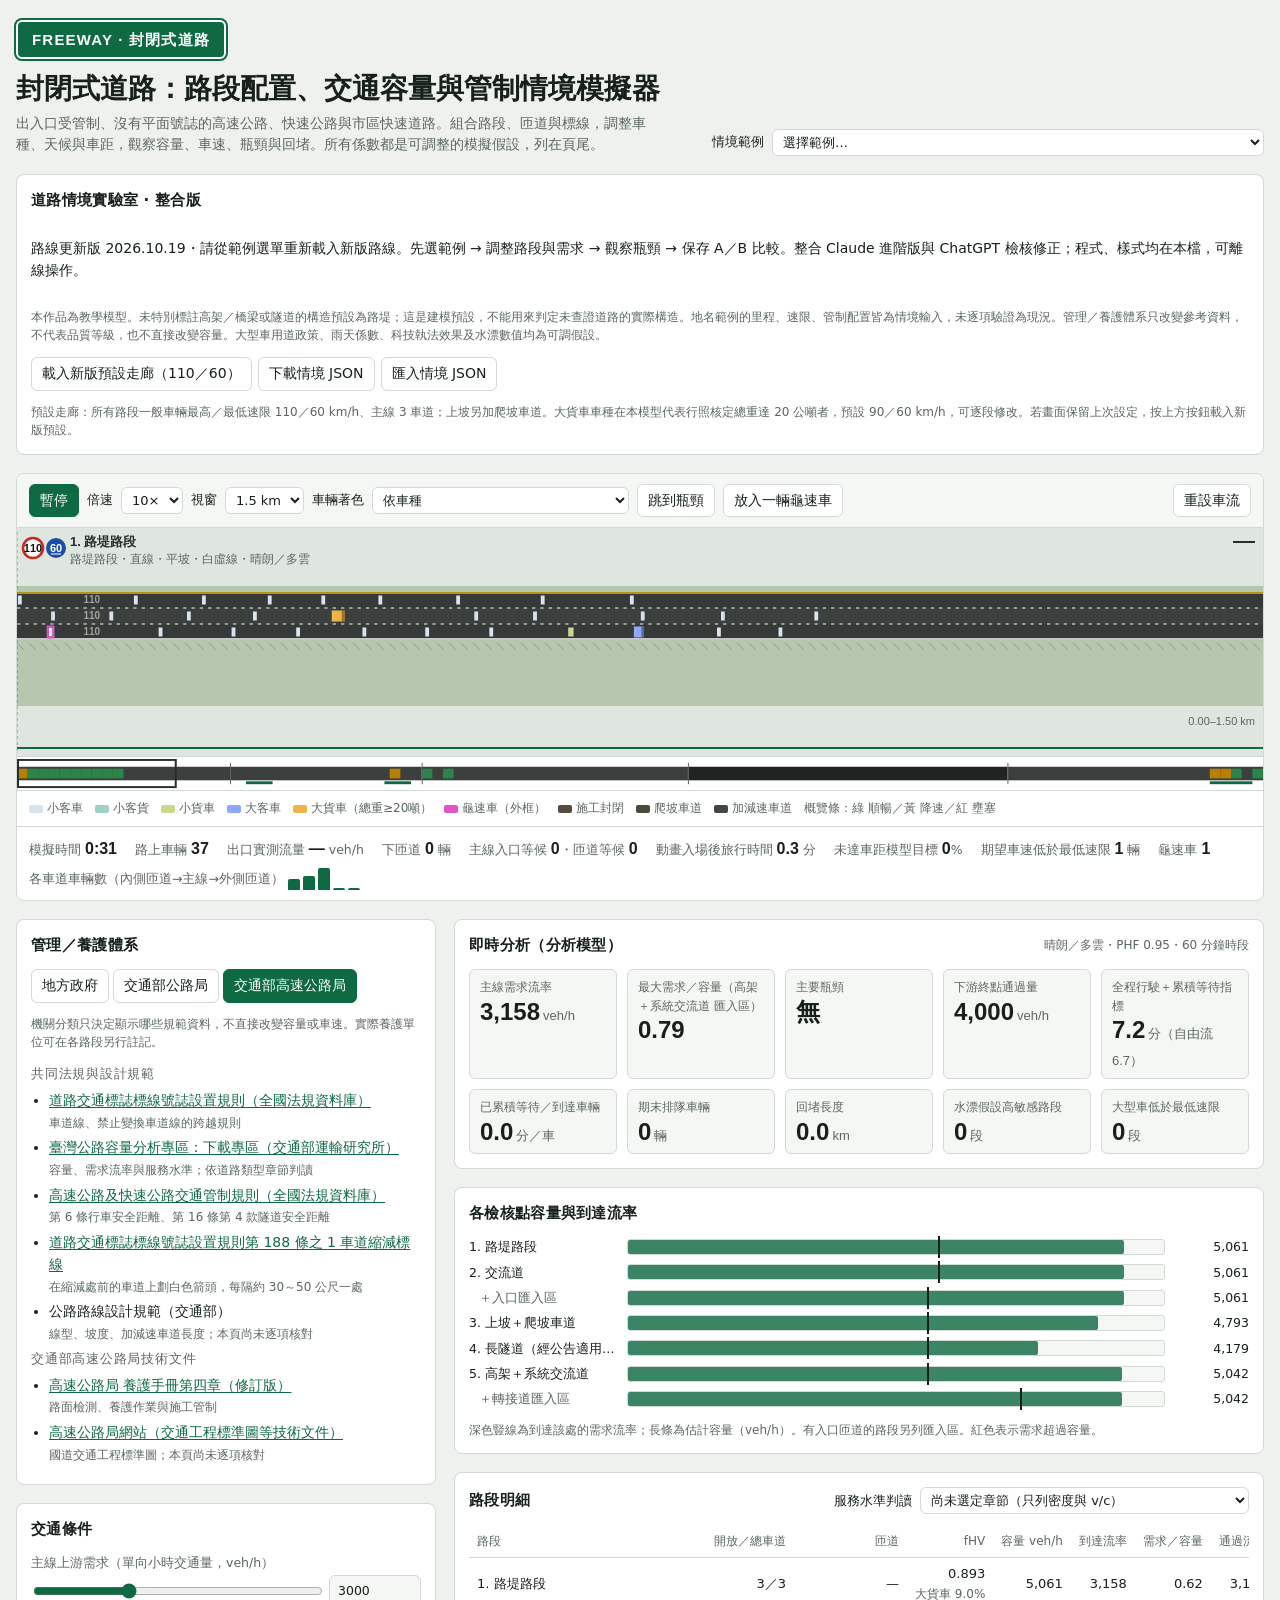
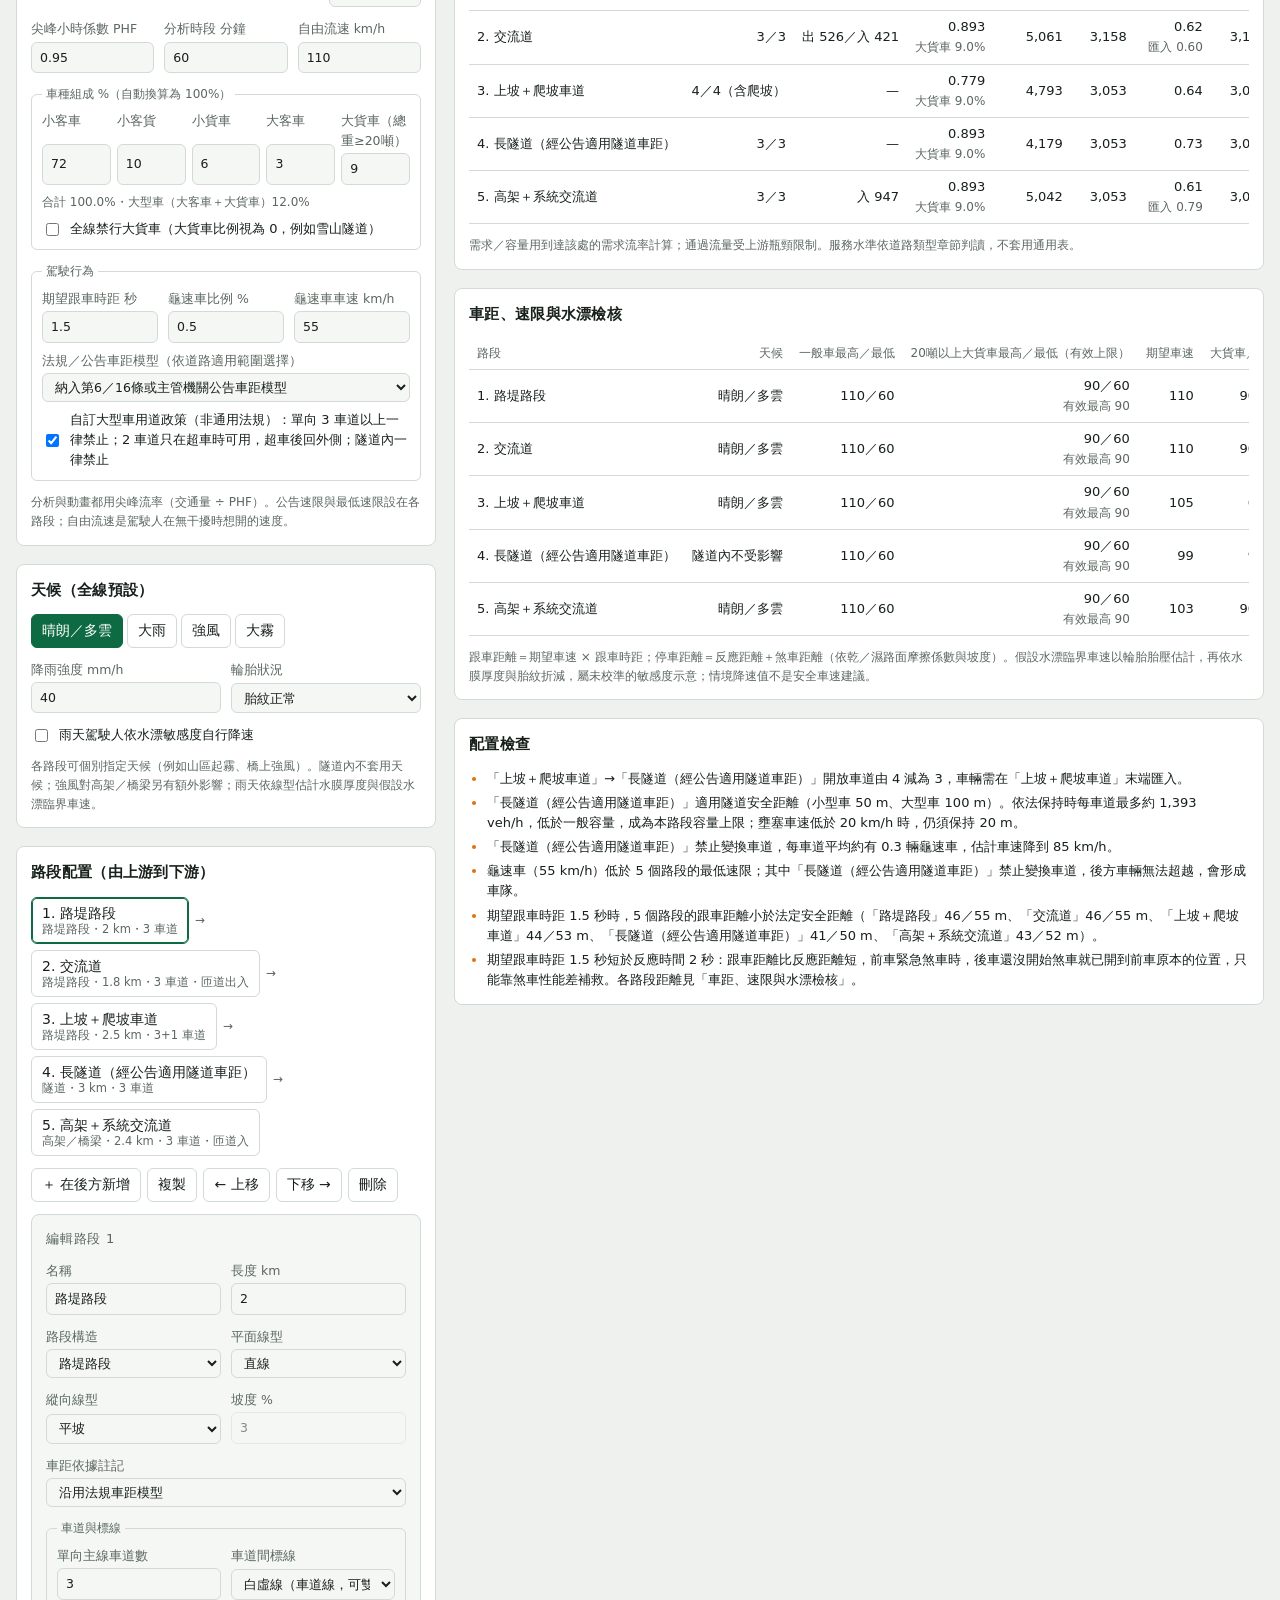
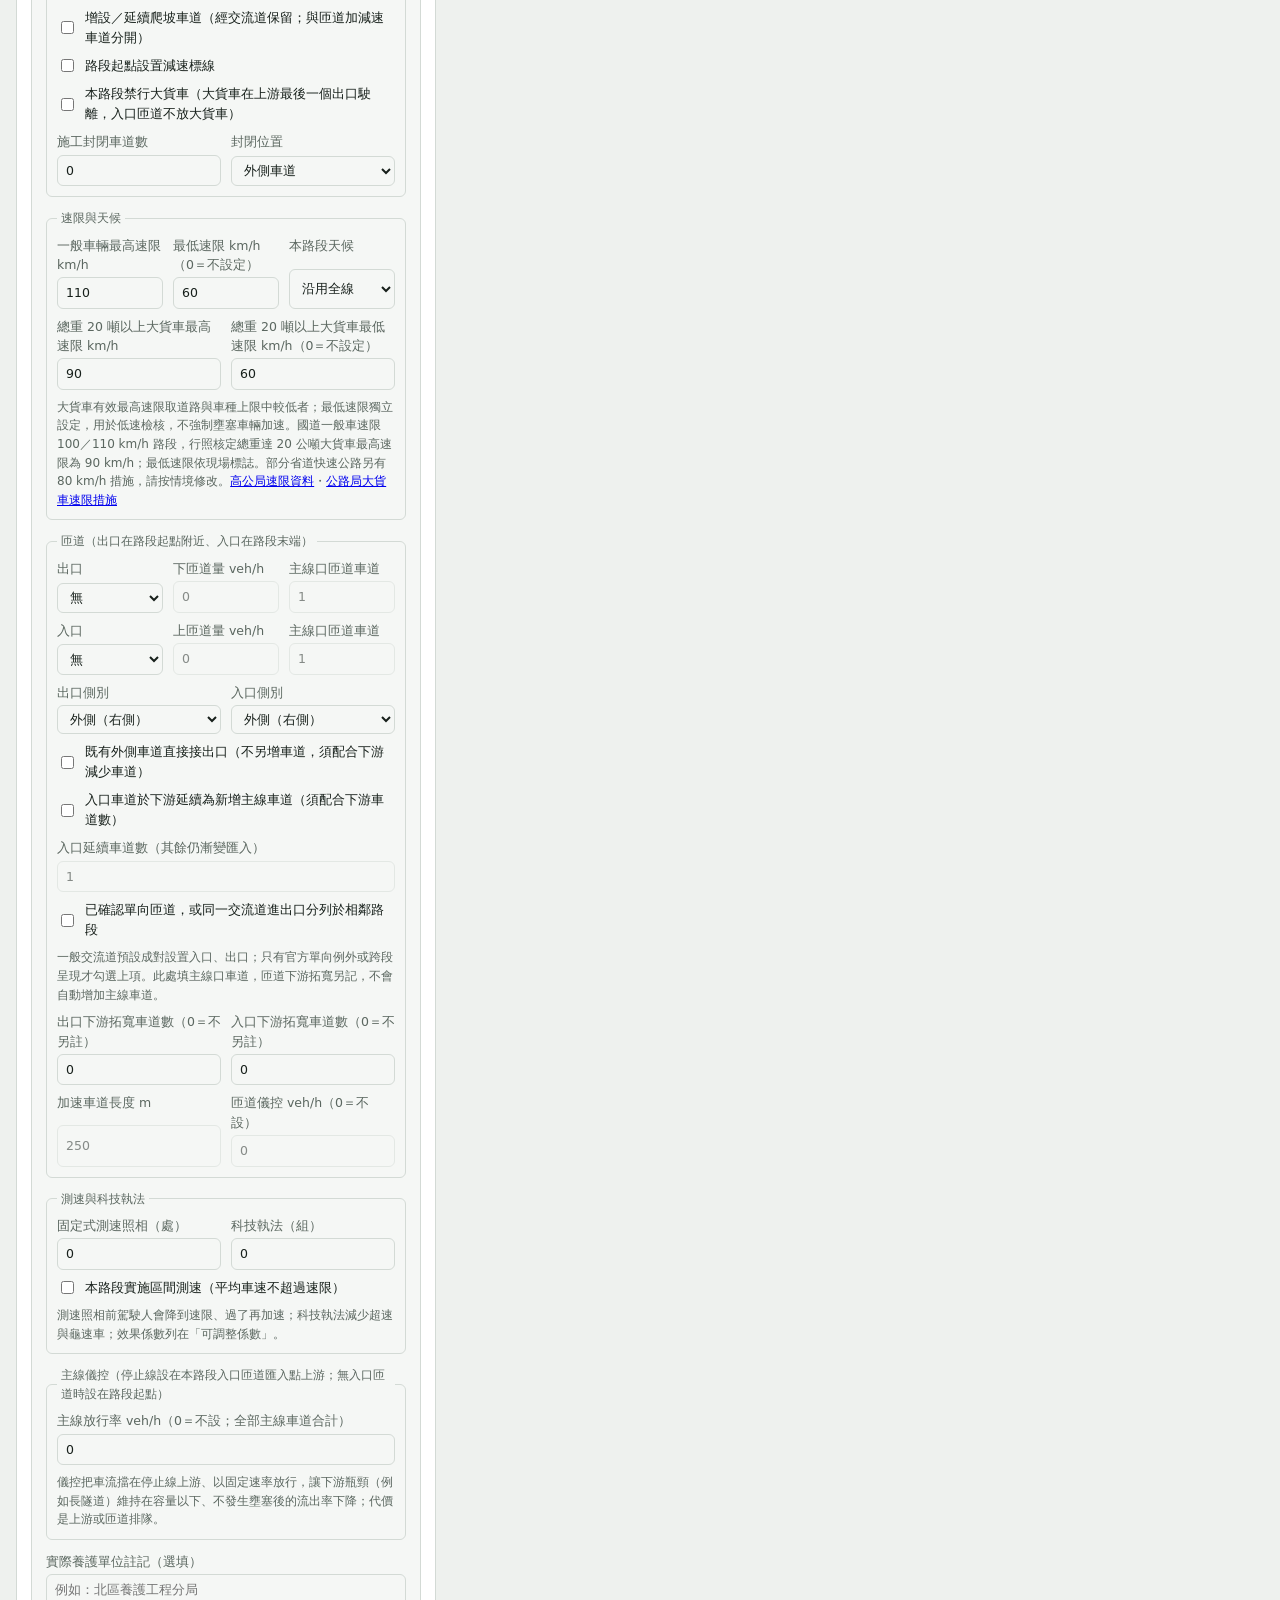
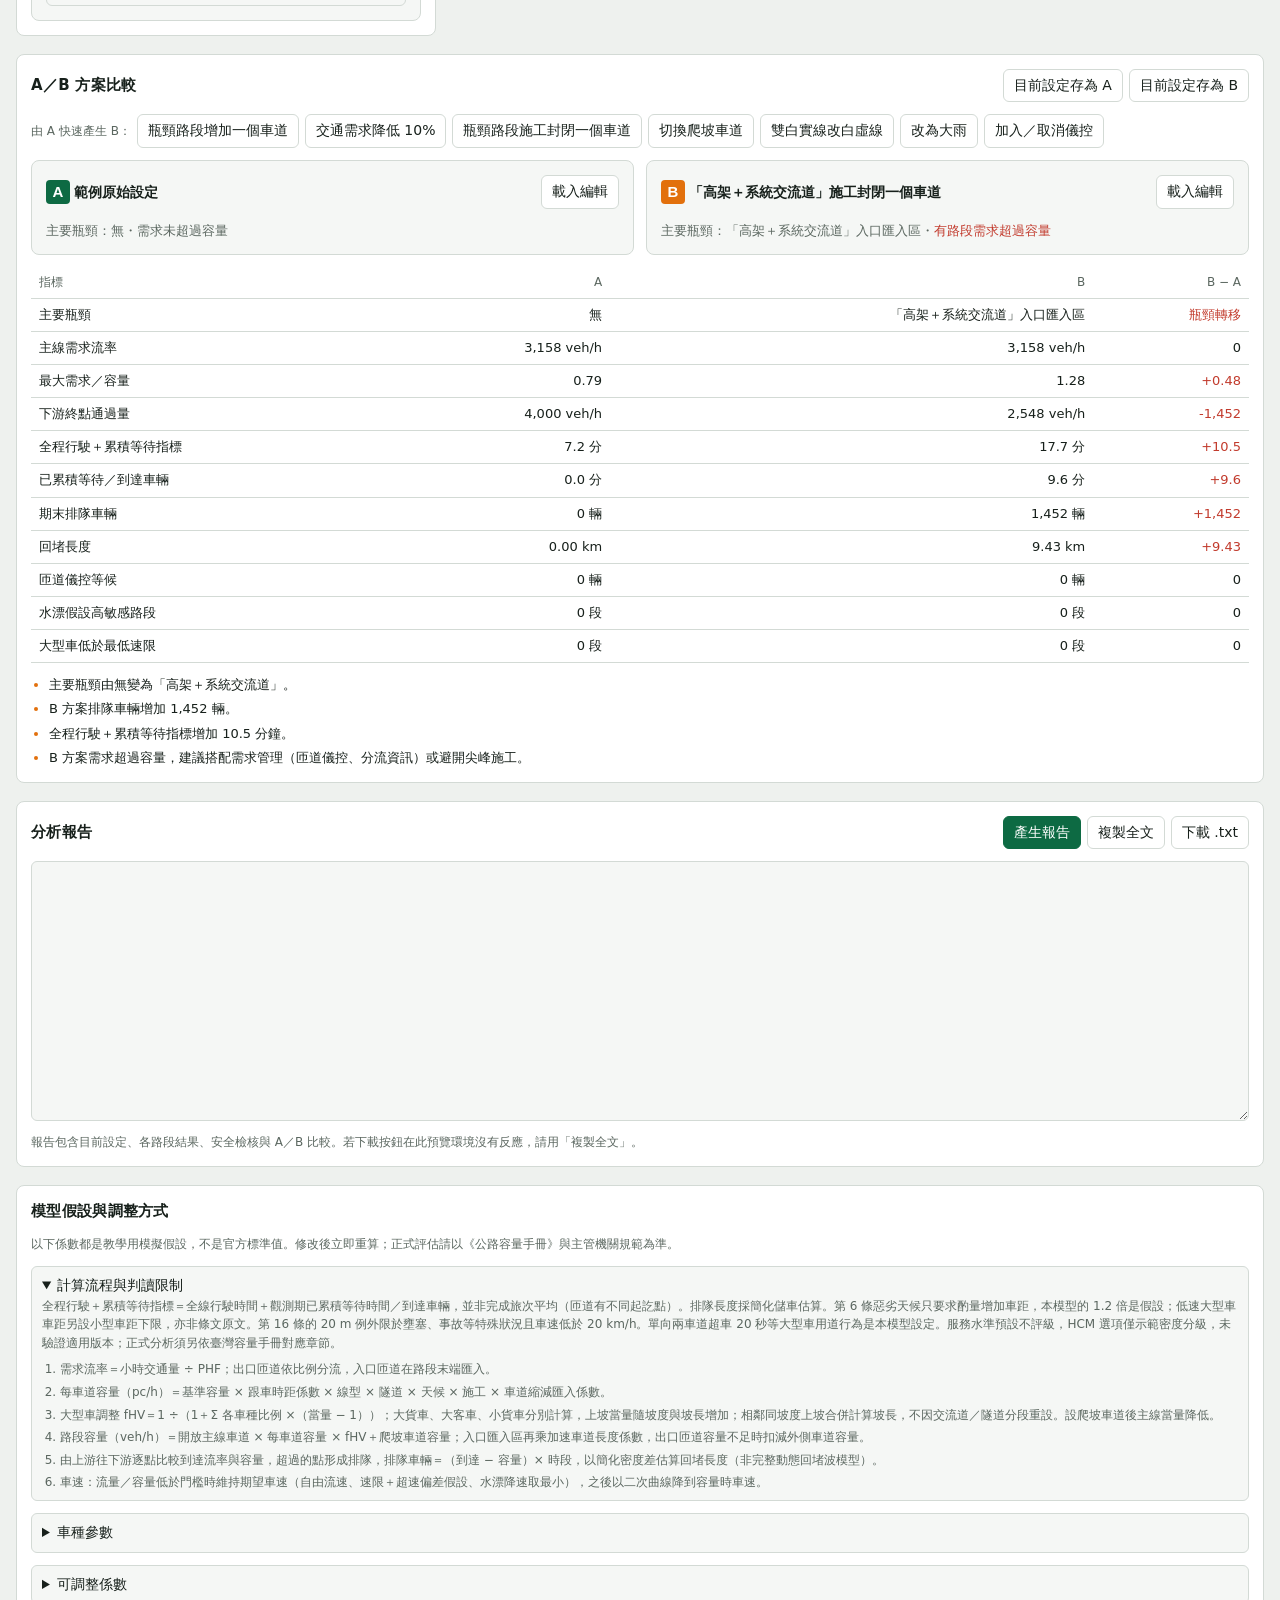
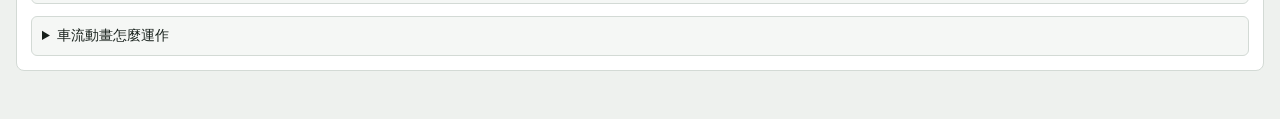
==== commit 7511dc10: "Keep inlet arrows outside lane text for readable highway lane diagram" ====
--- a/index.html
+++ b/index.html
@@ -775,7 +775,7 @@
    parts.push(`<text x="${x}" y="315" font-size="11" fill="#344e40">${esc(n.out)}</text>`);
   }
   if(n.entry){const map=n.map||n.lanes.map((_,l)=>prev&&l<prev.lanes.length?l:null),added=map.flatMap((v,j)=>v===null?[j]:[]),targets=added.length?added:[n.lanes.length-1];
-   targets.forEach((lane,j)=>{const y=top+(lane+.5)*lh,sy=bottom+30+j*12;parts.push(`<path data-entry-lane="${lane}" d="M${x-10} ${sy}Q${x+30} ${sy},${x+65} ${y}" stroke="#f1f5f2" stroke-width="6" fill="none"/><path d="M${x-10} ${sy}Q${x+30} ${sy},${x+65} ${y}" stroke="#52645c" stroke-width="2" fill="none" marker-end="url(#n1Arrow)"/>`)});
+   targets.forEach((lane,j)=>{const y=top+(lane+.5)*lh,sy=bottom+30+j*12;parts.push(`<path data-entry-lane="${lane}" d="M${x-10} ${sy}Q${x-3} ${sy},${x+4} ${y}" stroke="#f1f5f2" stroke-width="6" fill="none"/><path d="M${x-10} ${sy}Q${x-3} ${sy},${x+4} ${y}" stroke="#52645c" stroke-width="2" fill="none" marker-end="url(#n1Arrow)"/>`)});
    parts.push(`<text x="${x}" y="337" font-size="11" fill="#344e40">${esc(n.entry)}</text>`);
   }
   if(i===n1NodeIndex)parts.push(`<rect x="${x-5}" y="94" width="${roadw+10}" height="${Math.max(90,n.lanes.length*lh+22)}" rx="5" stroke="#b77b25" stroke-width="3" fill="none"/>`);
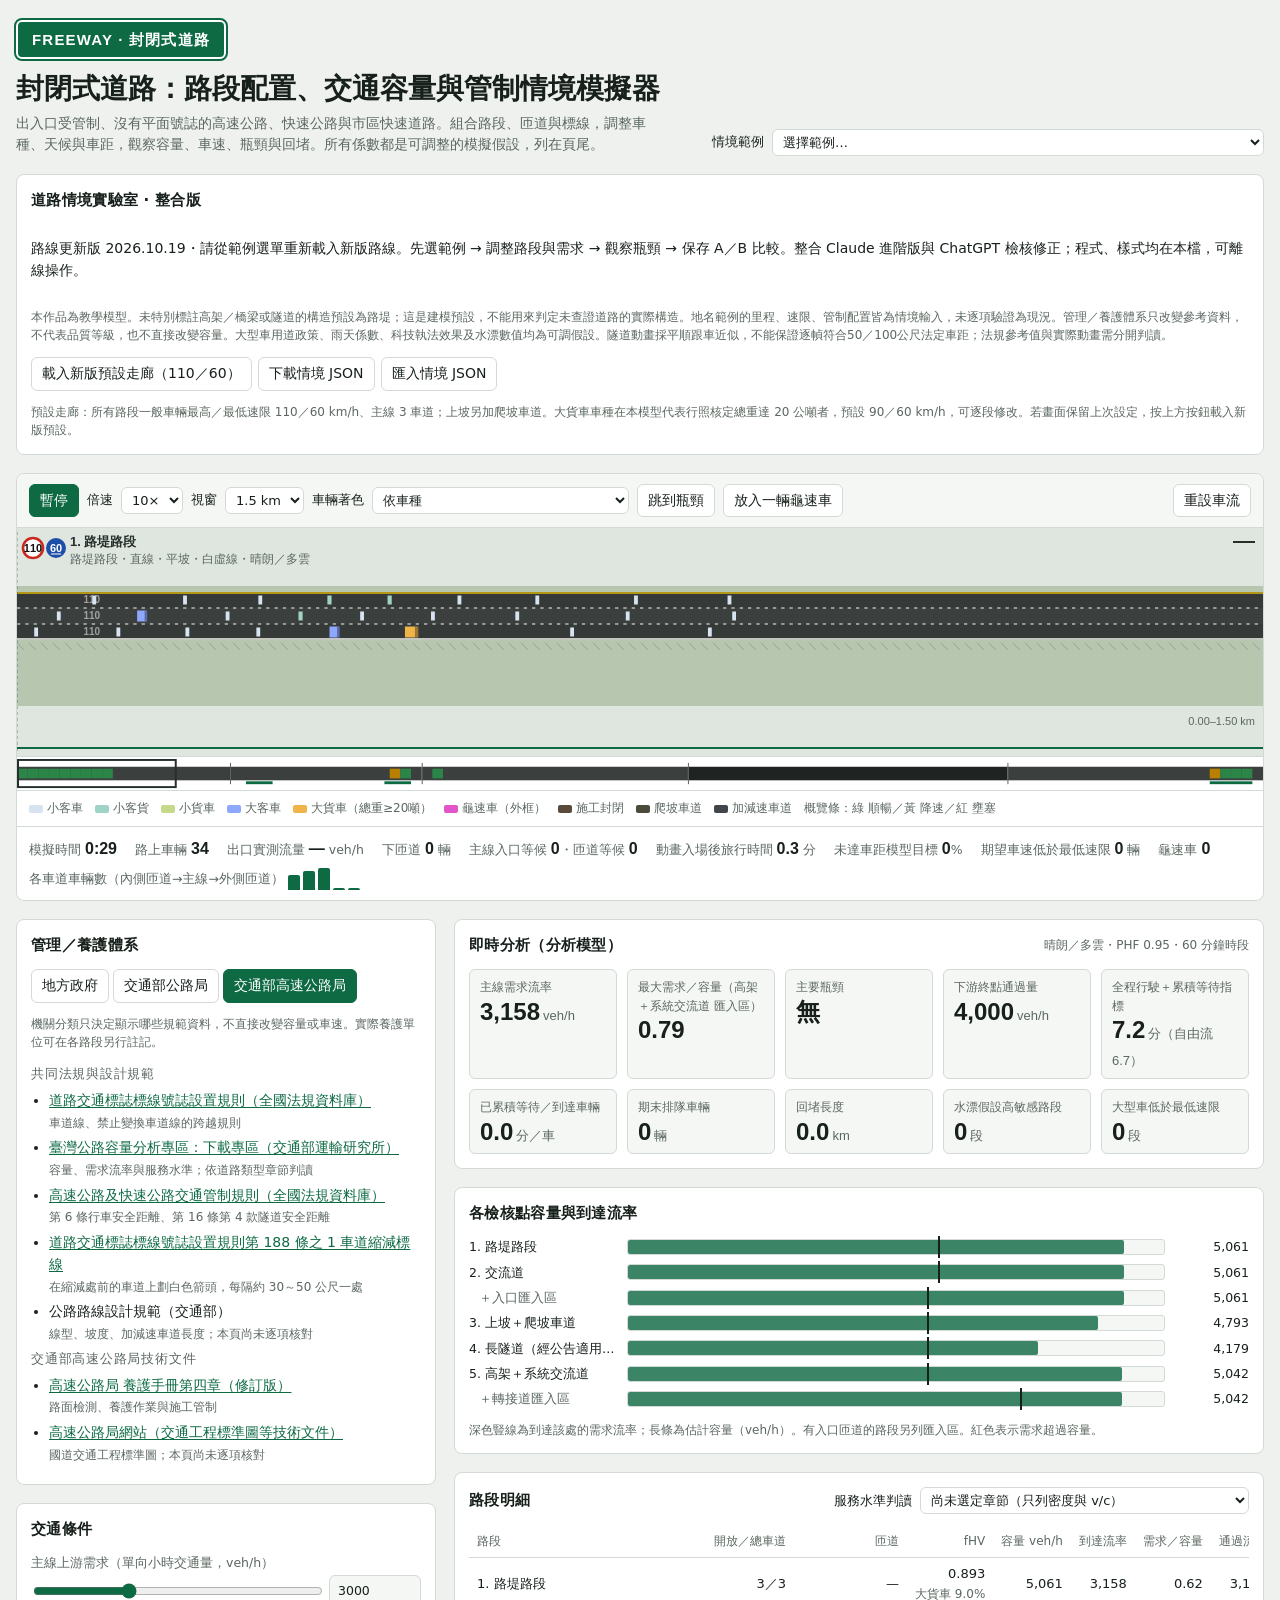
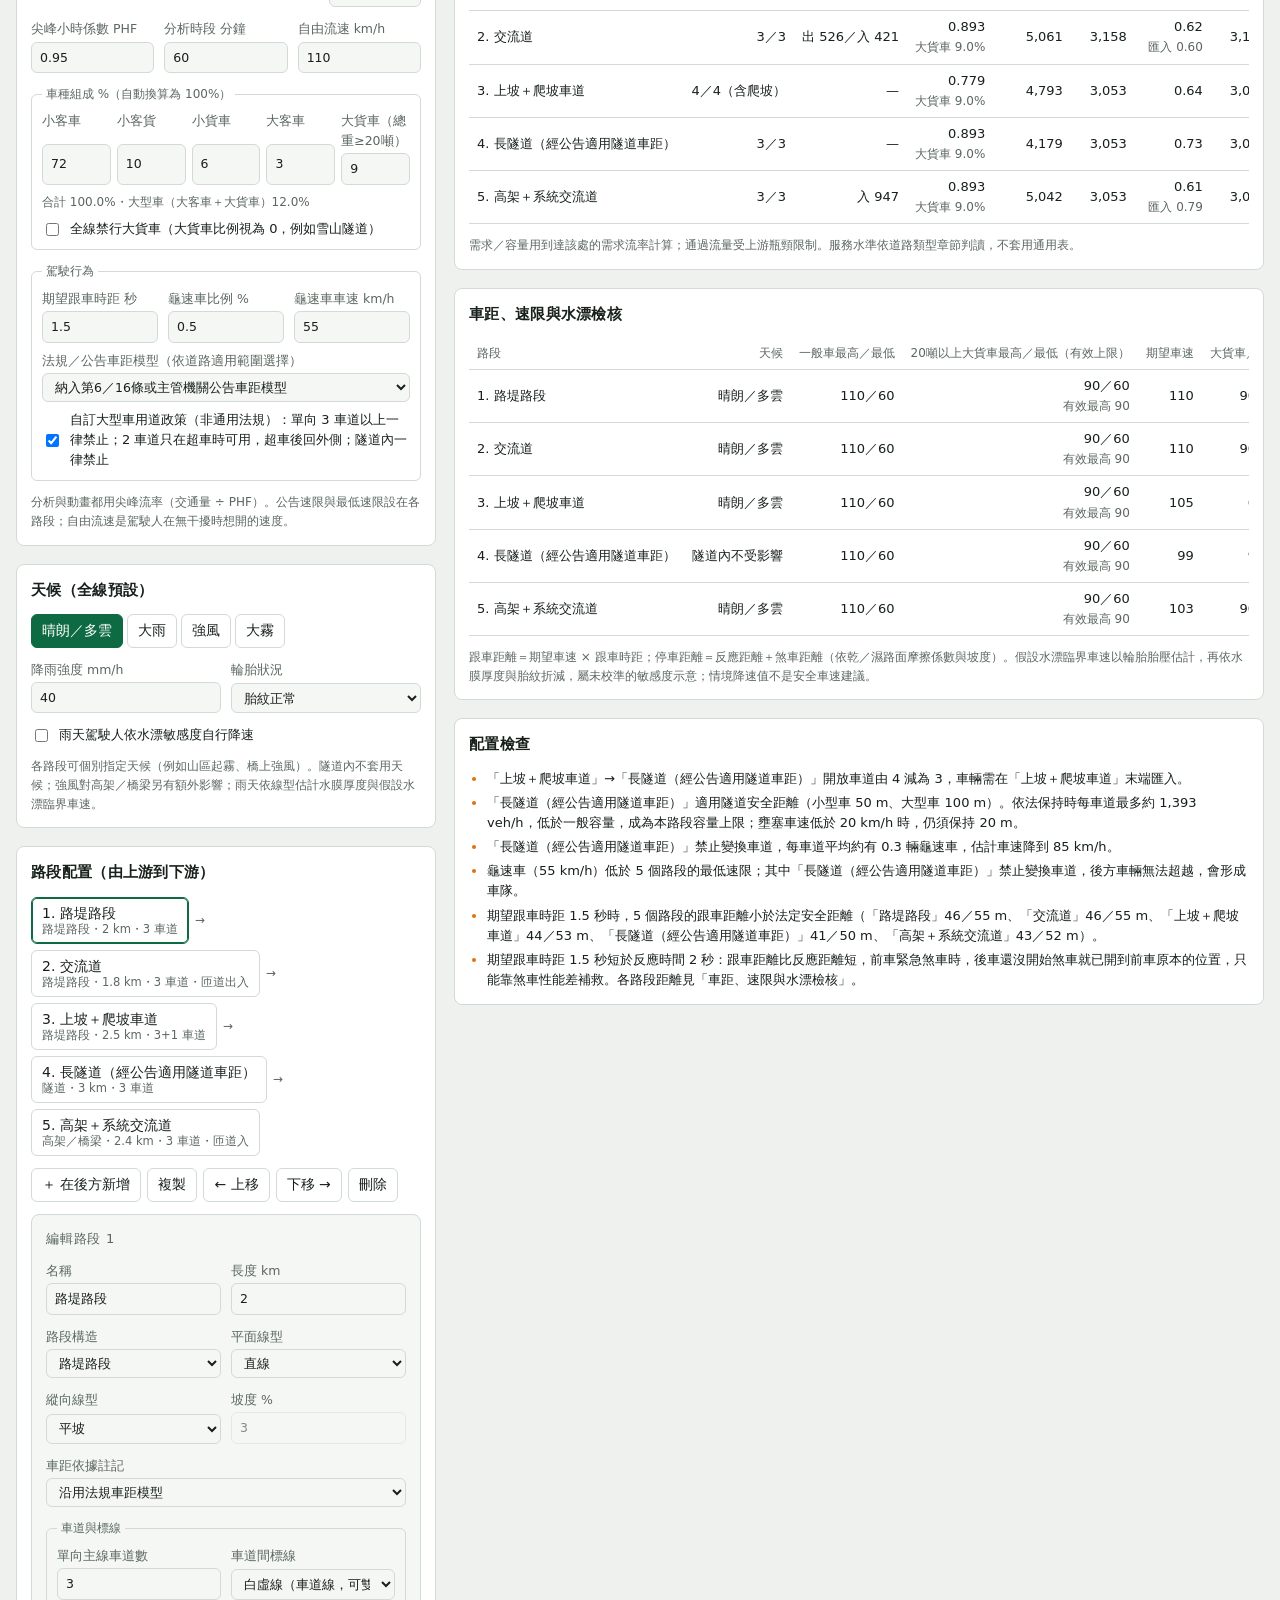
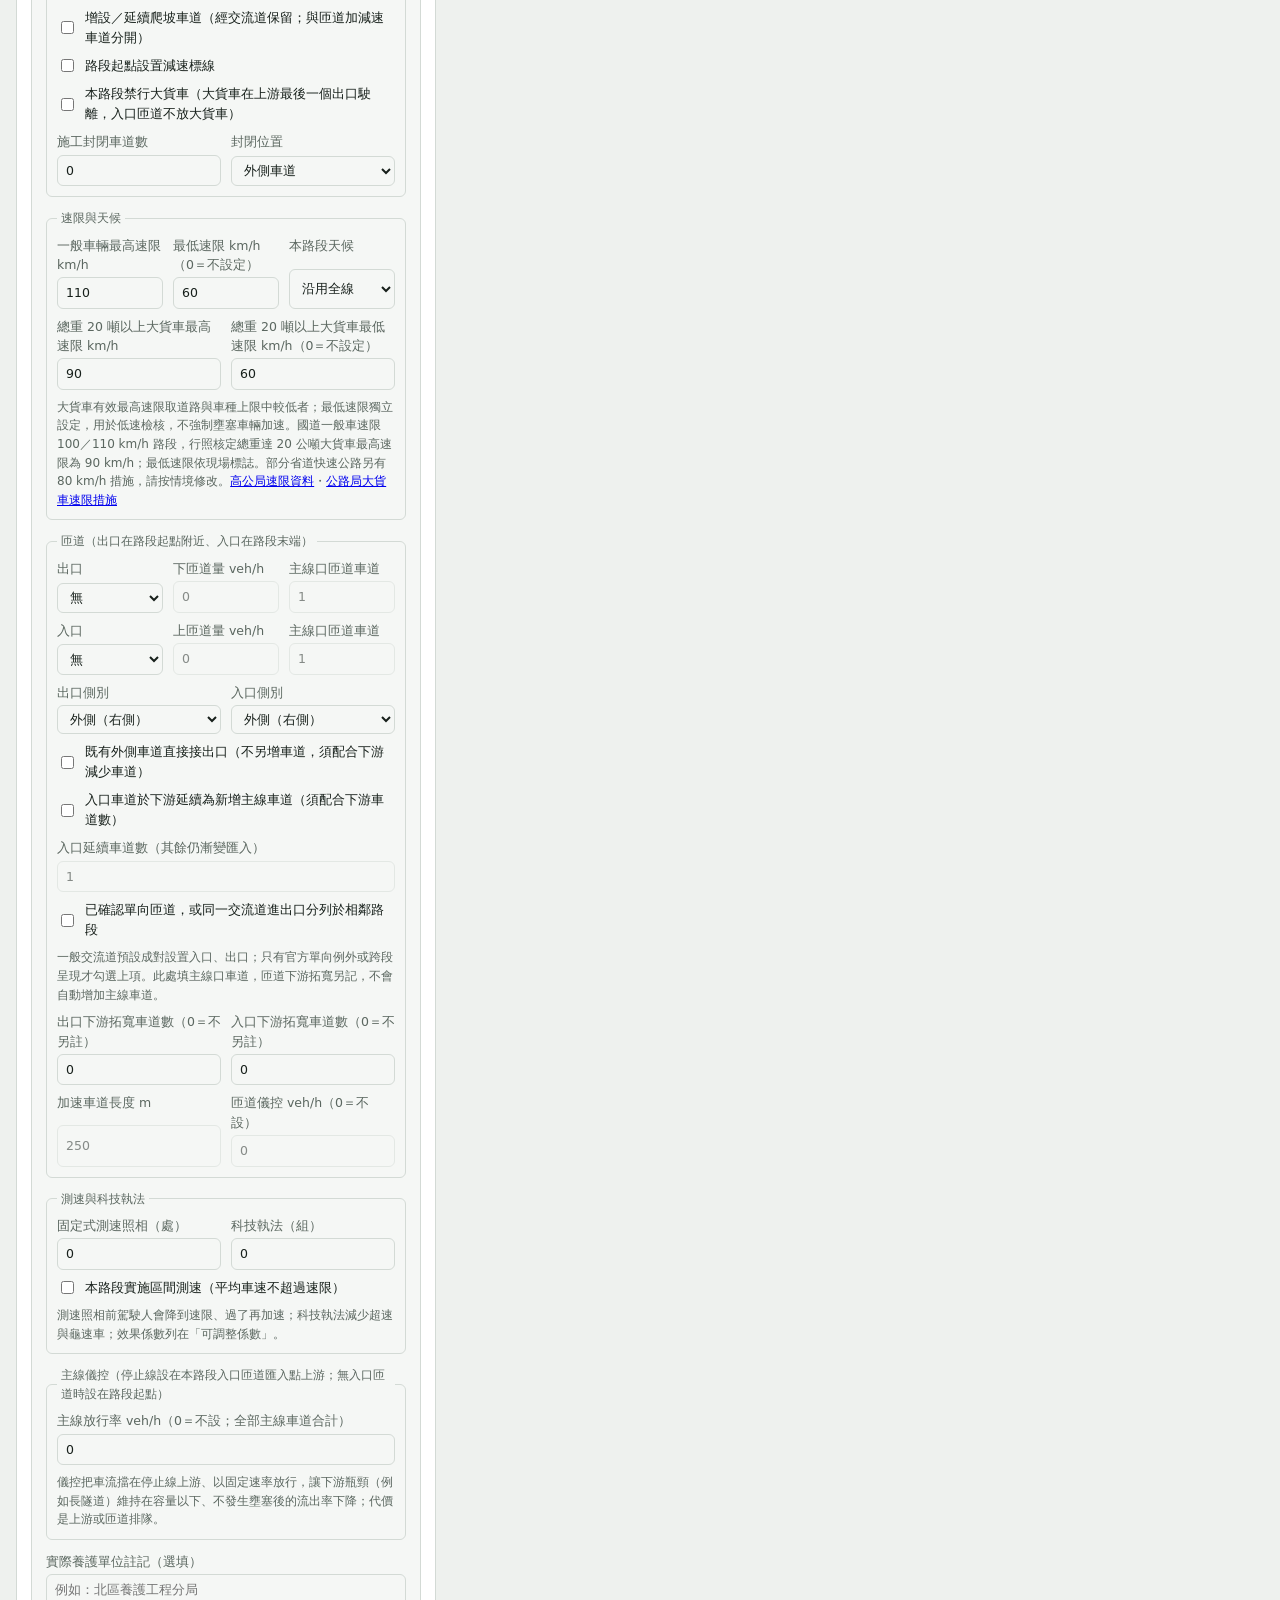
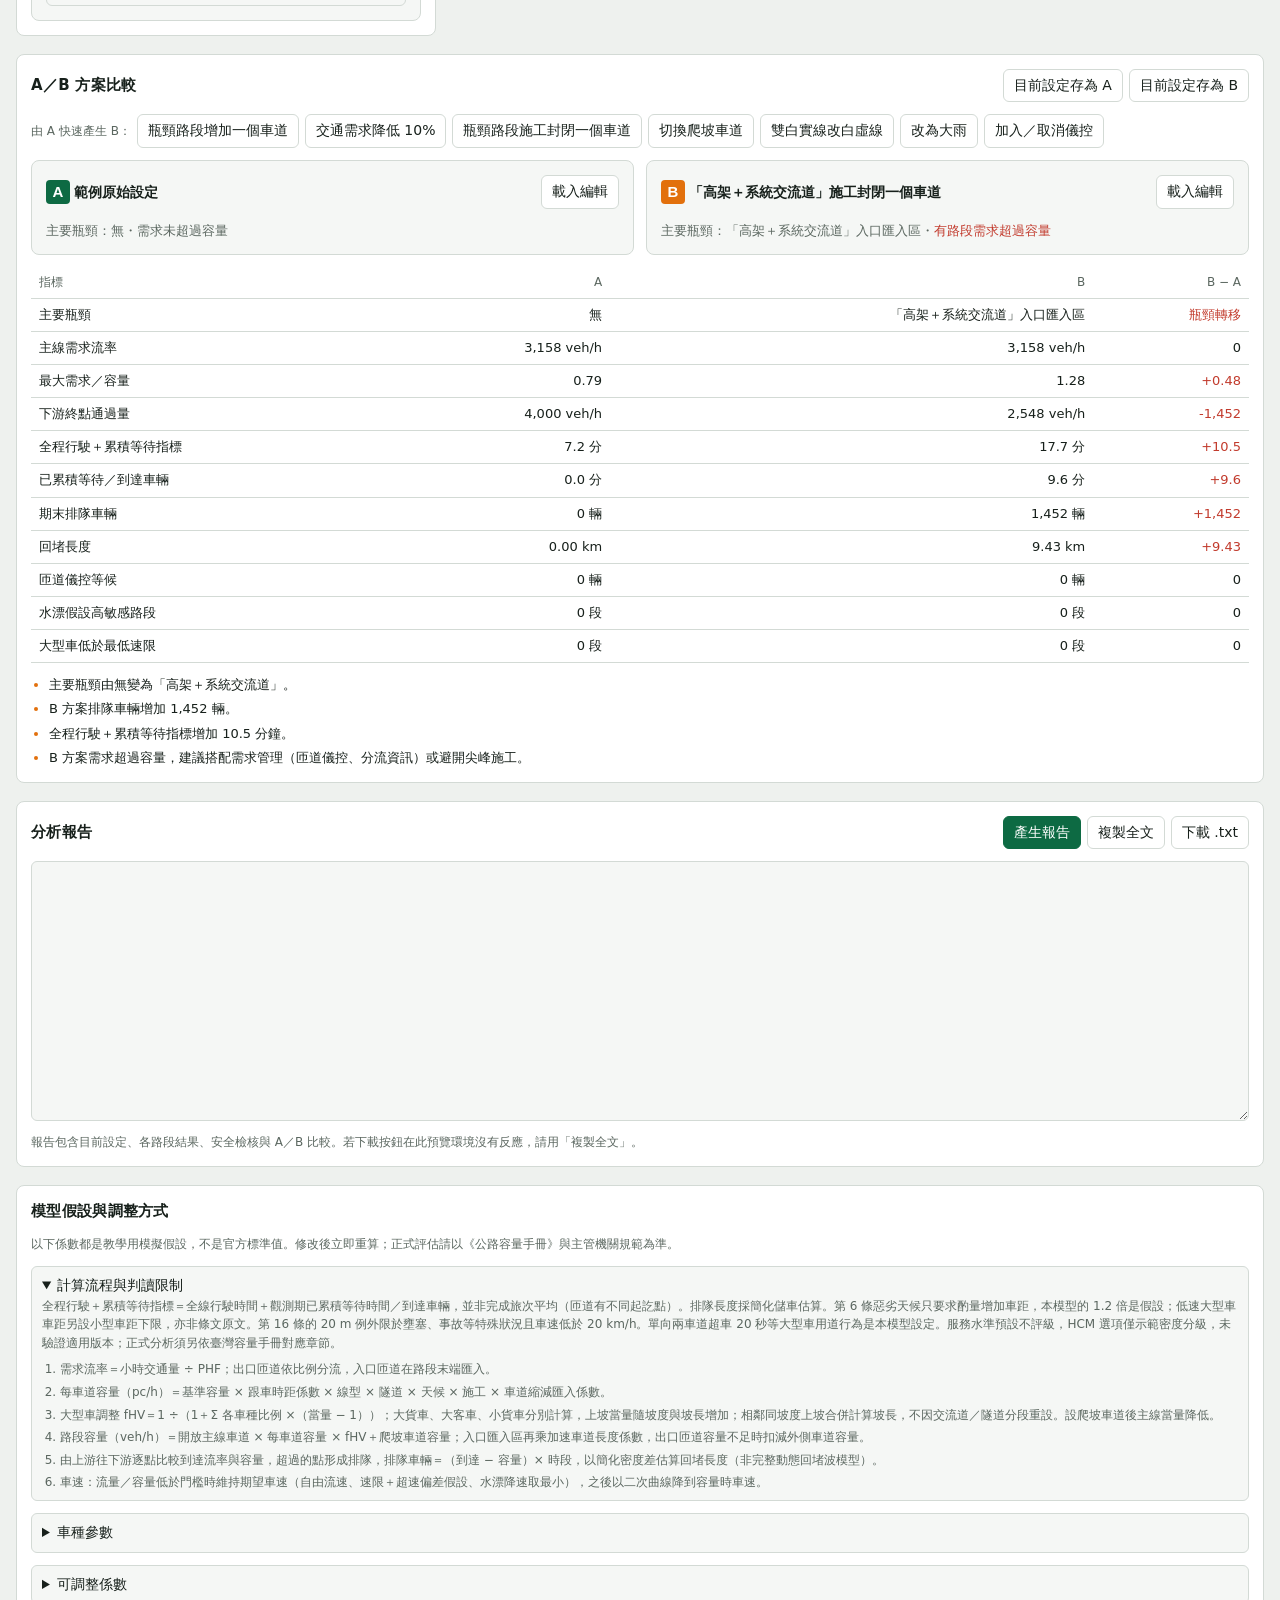
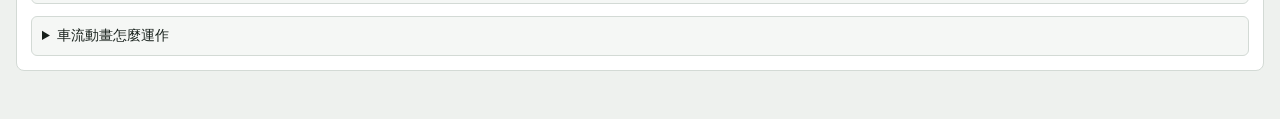
==== commit 090b805b: "Merge Claude review while retaining verified lane layouts and explain tunnel approximation" ====
--- a/index.html
+++ b/index.html
@@ -186,7 +186,7 @@
   <section class="card" aria-label="整合版說明">
     <h2>道路情境實驗室 · 整合版</h2>
     <p>路線更新版 2026.10.19・請從範例選單重新載入新版路線。先選範例 → 調整路段與需求 → 觀察瓶頸 → 保存 A／B 比較。整合 Claude 進階版與 ChatGPT 檢核修正；程式、樣式均在本檔，可離線操作。</p>
-    <p class="note">本作品為教學模型。未特別標註高架／橋梁或隧道的構造預設為路堤；這是建模預設，不能用來判定未查證道路的實際構造。地名範例的里程、速限、管制配置皆為情境輸入，未逐項驗證為現況。管理／養護體系只改變參考資料，不代表品質等級，也不直接改變容量。大型車用道政策、雨天係數、科技執法效果及水漂數值均為可調假設。</p>
+    <p class="note">本作品為教學模型。未特別標註高架／橋梁或隧道的構造預設為路堤；這是建模預設，不能用來判定未查證道路的實際構造。地名範例的里程、速限、管制配置皆為情境輸入，未逐項驗證為現況。管理／養護體系只改變參考資料，不代表品質等級，也不直接改變容量。大型車用道政策、雨天係數、科技執法效果及水漂數值均為可調假設。隧道動畫採平順跟車近似，不能保證逐幀符合50／100公尺法定車距；法規參考值與實際動畫需分開判讀。</p>
     <div class="toolrow"><button id="defaultCorridor" type="button">載入新版預設走廊（110／60）</button><button id="jsonSave" type="button">下載情境 JSON</button><button id="jsonLoad" type="button">匯入情境 JSON</button><input id="jsonFile" type="file" accept=".json,application/json" hidden><span id="jsonNote" role="status"></span></div>
     <p class="note">預設走廊：所有路段一般車輛最高／最低速限 110／60 km/h、主線 3 車道；上坡另加爬坡車道。大貨車車種在本模型代表行照核定總重達 20 公噸者，預設 90／60 km/h，可逐段修改。若畫面保留上次設定，按上方按鈕載入新版預設。</p>
     <p id="inputError" role="alert" hidden style="color:var(--bad);font-weight:700"></p>
@@ -511,7 +511,7 @@
     realSeg(32.585,33.040,{name:'安坑隧道南下',struct:'tunnel',lanes:3,marking:'double'}),
     realSeg(33.040,34.223,{name:'安坑隧道—中和隧道',lanes:3,align:'curve'}),
     realSeg(34.223,35.095,{name:'中和隧道南下',struct:'tunnel',lanes:3,marking:'double',note:'35K速限分界在本洞末段；本路段取較低90，未在洞內另畫速限分段。'}),
-    realSeg(35.095,36.2,{name:'中和交流道（出口＋雙車道入口）',lanes:3,limit:100,off:ramp('ic',1100),on:ramp('ic',600,2,300),note:'35K以南一般速限100；入口先以2車道建模，主線口配置待核對，並未宣稱已驗證。'})]}),
+    realSeg(35.095,36.2,{name:'中和交流道（出口＋雙車道入口）',lanes:4,limit:100,off:ramp('ic',1100),on:ramp('ic',600,2,300),note:'依Claude校閱補入中和以南4主線的情境設定；入口先以2車道建模，分界與主線口配置仍待標線圖核對。'})]}),
   muzha:()=>base({demand:3700,ffs:90,segments:[
     realSeg(20.8,20,{name:'國3北上・木柵交流道（國3甲）',lanes:3,off:ramp('sys',500),on:ramp('sys',650,1,300)}),
     realSeg(20,19.959,{name:'木柵交流道—福德隧道南口',lanes:3,note:'銜接段41m，按隧道口里程分段。'}),
@@ -551,12 +551,12 @@
   suhua:()=>base({agency:'thb',demand:1050,ffs:70,legalMode:'tunnel',truckNoInner:false,mix:{car:71,van:9,ltruck:5,bus:6,truck:9},segments:[
     realSeg(124.770,125.576,{name:'台9南下・南澳端路堤',lanes:1,limit:60,minLimit:0,truckLimit:60,truckMinLimit:0,unit:'公路局東區養護工程分局',note:'本路徑從南澳端出發，端點最高60為教學設定，現場有50／60分段；不納入舊路平交路口號誌。'}),
     realSeg(125.576,127.882,{name:'南澳北溪橋—武塔高架橋',struct:'elevated',lanes:1,limit:70,minLimit:50,truckLimit:70,truckMinLimit:50,note:'橋梁及其間銜接路堤合併示意，本段構造界尚非實測。一般車道1；緊急救援／大客車優先空間不計為第2一般車道。'}),
-    realSeg(127.882,128.345,{name:'武塔隧道南下',struct:'tunnel',lanes:1,limit:70,minLimit:50,truckLimit:70,truckMinLimit:50,tunnelRule:true,distanceRule:'posted',marking:'double',note:'隧道里程依公路局應開頭燈路段表；車距依蘇花改管制公告50／100m，壅塞20m。'}),
+    realSeg(127.882,128.345,{name:'武塔隧道南下',struct:'tunnel',lanes:1,limit:50,minLimit:0,truckLimit:50,truckMinLimit:0,tunnelRule:true,distanceRule:'posted',marking:'double',note:'依Claude校閱將約460m短隧道改為最高50情境；里程依公路局應開頭燈路段表，車距依公告管制情境，現場牌面優先。'}),
     realSeg(128.345,129.102,{name:'南澳南溪橋與觀音北口銜接',struct:'elevated',lanes:1,limit:70,minLimit:50,truckLimit:70,truckMinLimit:50,note:'約675m河川橋及銜接段合併示意；不能因短暫出隧道便新增一般車道。'}),
     realSeg(129.102,141.716,{name:'觀音隧道—鼓音橋—谷風隧道（封閉廊道）',struct:'tunnel',lanes:1,limit:70,minLimit:50,truckLimit:70,truckMinLimit:50,tunnelRule:true,distanceRule:'posted',marking:'double',note:'官方管制里程129K102–141K716。內含約60m封閉式鼓音橋，暫合併為隧道環境；並未宣稱橋體本身是隧道。觀音約7.9km、谷風約4.6km。'}),
     realSeg(141.716,143.802,{name:'漢本高架橋—和平溪橋',struct:'elevated',lanes:1,limit:70,minLimit:50,truckLimit:70,truckMinLimit:50,note:'橋梁群合併示意；各橋與路堤交界仍待竣工圖細分。'}),
     realSeg(143.802,145.061,{name:'和平端路堤銜接',lanes:1,limit:60,minLimit:0,truckLimit:60,truckMinLimit:0,note:'70／50提速範圍在143K802結束，端點最高60採情境值；現地50／60漸變依牌面。'})]}),
-  nanhui:()=>base({agency:'thb',demand:1600,ffs:70,legalMode:'tunnel',truckNoInner:false,mix:{car:70,van:10,ltruck:6,bus:4,truck:10},segments:[
+  nanhui:()=>base({agency:'thb',demand:1600,ffs:70,legalMode:'tunnel',truckNoInner:true,mix:{car:70,van:10,ltruck:6,bus:4,truck:10},segments:[
     realSeg(427.3,428.4,{name:'台9南下・安朔端路堤',lanes:2,limit:70,minLimit:50,truckLimit:70,truckMinLimit:50,unit:'公路局南區養護工程分局',note:'選取安朔—草埔改善段，不包含南迴公路全線。路堤與高架界428.4為示意，坡度未設為實測值。'}),
     realSeg(428.4,432.9,{name:'安朔高架橋與隧道前引道',struct:'elevated',lanes:2,align:'cst',limit:70,minLimit:50,truckLimit:70,truckMinLimit:50,note:'高架／引道合併示意；真實縱坡待縱斷圖輸入，預設平坡不代表現況完全水平。'}),
     realSeg(432.9,437.6,{name:'草埔森永隧道南下',struct:'tunnel',lanes:2,limit:70,minLimit:50,truckLimit:70,truckMinLimit:50,marking:'double',tunnelRule:true,distanceRule:'posted',note:'官方交管公告區間432K900–437K600，取公告涵蓋長度4.7km建模，介紹資料約4.6km；禁止變換車道。車距50／100m為可調公告車距情境。'}),
@@ -697,7 +697,7 @@
  tai63:{title:'公路局｜台63中投公路南下：大里→霧峰選段',text:'示範主線封閉、與側車道分離的省道路段，依使用者修正，範例全程採單向3主線車道，最高70為參考情境。高架另標、其餘預設路堤；匝道群與路段長度採簡化，不自動套用高速／快速公路第6條車距。',sources:['tai63','tai63Speed','tai63Bridge']}
 });
 function routeSources(sc){const m=ROUTE_META[sc.presetKey];return m?.sources?m.sources.map(k=>REGIONAL_SOURCES[k]):ROUTE_SOURCES}
-for(const [key,fn] of Object.entries(PRESETS))PRESETS[key]=()=>Object.assign(fn(),{presetKey:key,scenarioVersion:2026101906});
+for(const [key,fn] of Object.entries(PRESETS))PRESETS[key]=()=>Object.assign(fn(),{presetKey:key,scenarioVersion:2026101907});
 function routeName(key){return({nangang:'國3南下主線',nangangLink:'環東聯絡道與南下入口',xizhi:'平面往東湖／內湖',xizhiElev:'汐五高架往堤頂',wugu:'平面3主線＋爬坡道',wuguAux:'分離輔助道至匯流口',wuguElev:'高架3→2・泰山2匯入→3'})[key]||key}
 function rampText(r){return r.kind==='none'?'無':`${r.label|| (r.kind==='sys'?'系統轉接道':'匝道')}（${r.side==='inner'?'內側／左側':'外側／右側'}）：主線口 ${r.lanes} 車道${r.downstreamLanes?'；下游最多 '+r.downstreamLanes+' 車道':''}${r.continues?'；其中 '+(r.continueLanes??r.lanes)+' 道延續為主線車道':''}${r.fromMain?'；既有外側車道直接接出口，不另增車道':''}`}
 /* National Highway 1: source-based lane topology, separate from a selected trip's IDM model. */
@@ -1480,7 +1480,7 @@
 function legalT(g,v,p,v0,approach){
   if(!g.legal.enforced)return 0;const kmh=v0*3.6,hv=VC[v.cls].heavy;
   // tunnel rule: 50 m (heavy 100 m) at the desired speed, easing to the 20 m standstill distance as traffic slows
-  if(g.legal.rule==='tunnel'){const sp=approach?v0:v.v;return Math.max(0,legalGap(g,v,sp)-20)/Math.max(0.1,sp)}
+  if(g.legal.rule==='tunnel')return((hv?100:50)-20)/Math.max(5,v0); // Claude's smooth teaching approximation; not a per-frame legal-distance guarantee.
   // Art. 6: small vehicles V/2 m, large V-20 m (at least V/2), at the current speed V; larger in bad weather. s0 + v*T then equals the legal gap.
   const vv=Math.max(5,v.v),kv=vv*3.6,need=(hv?Math.max(kv/2,kv-20):kv/2)*(g.legal.dCar/(g.desired/2));return Math.max(0,need-p.s0)/vv;
 }
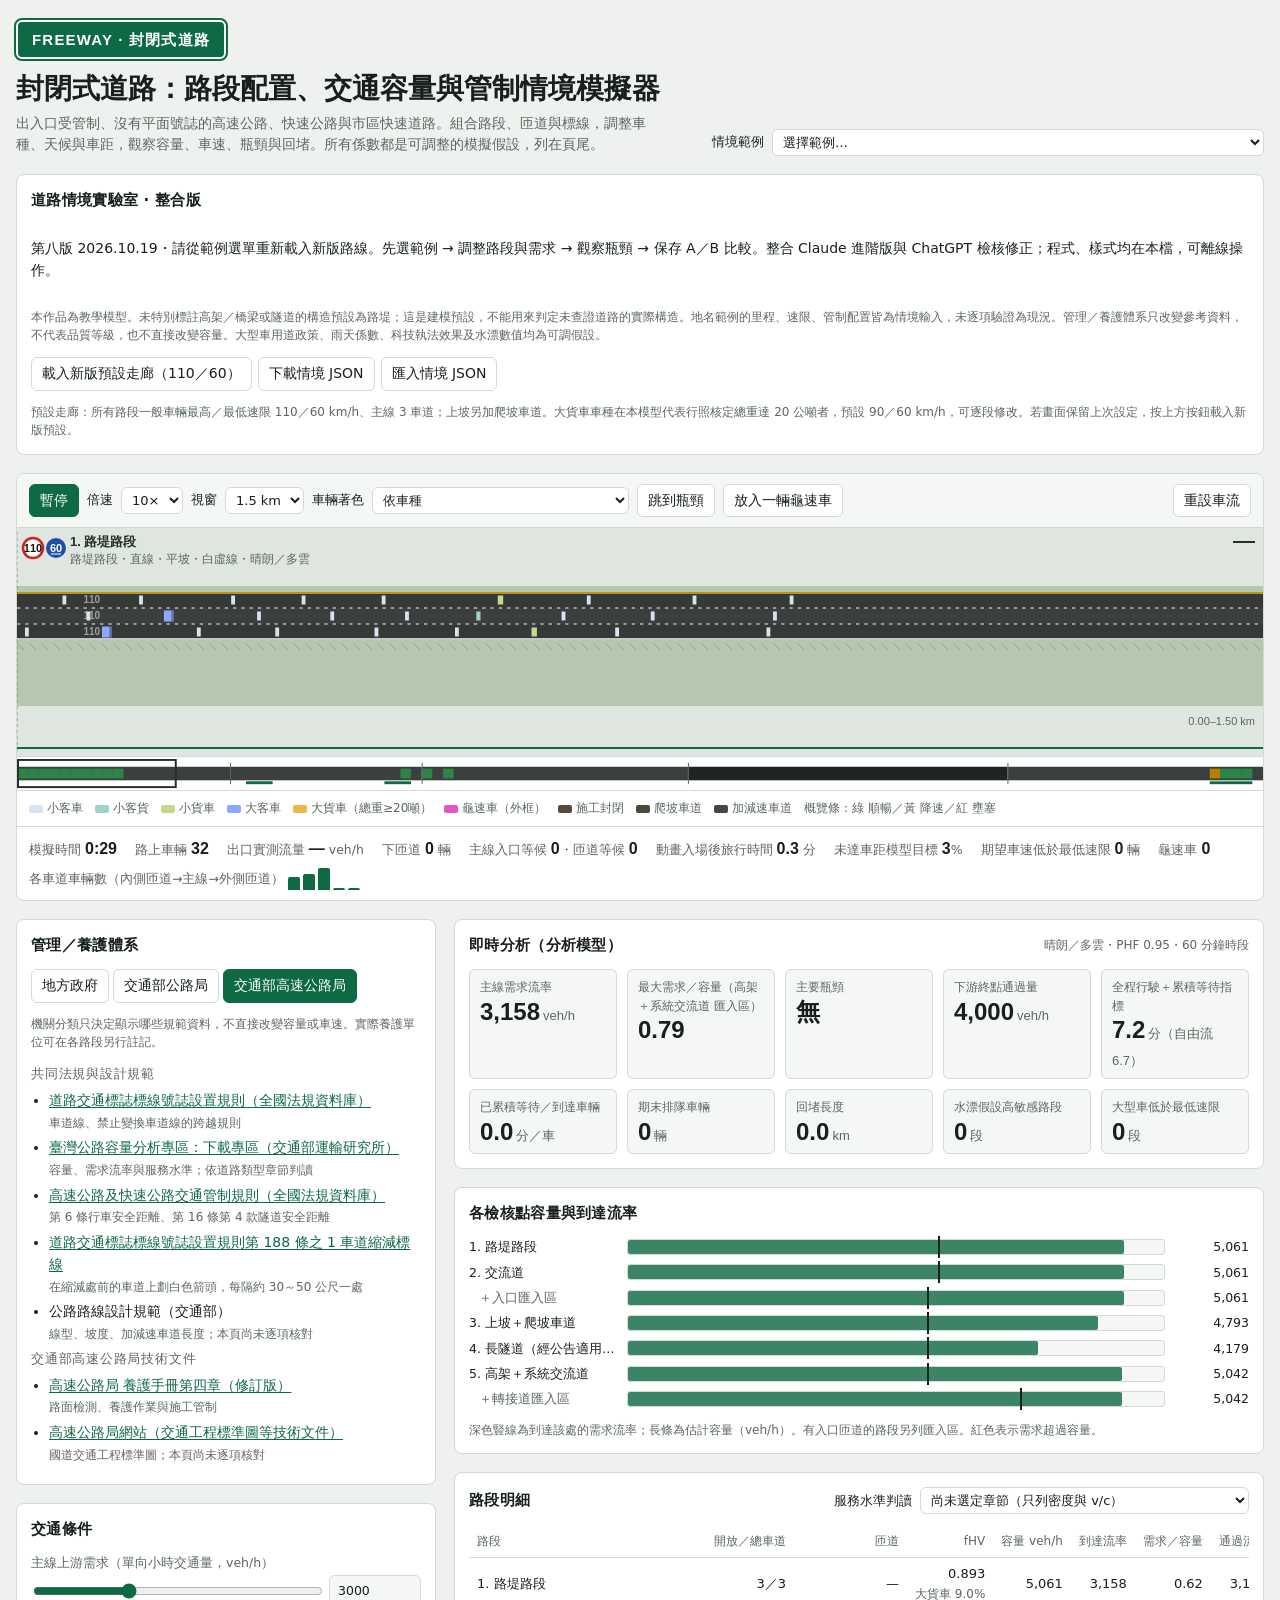
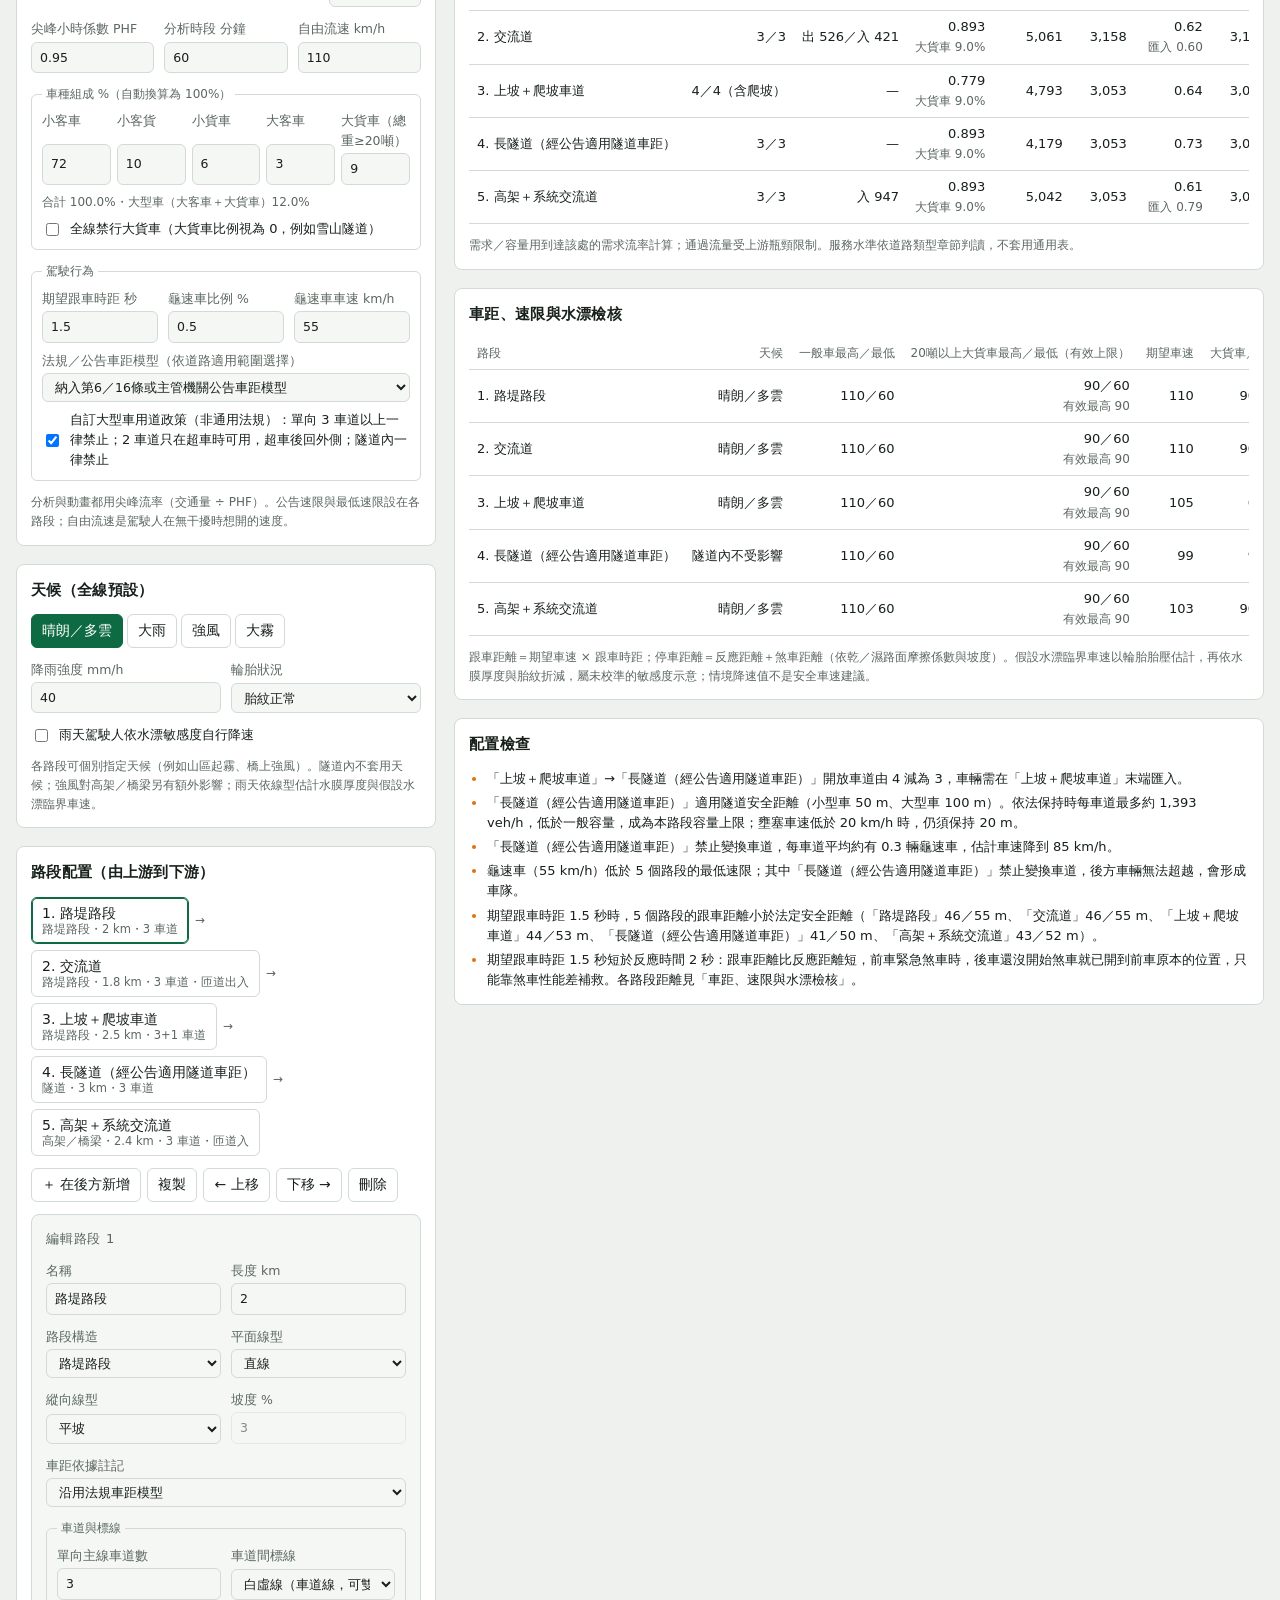
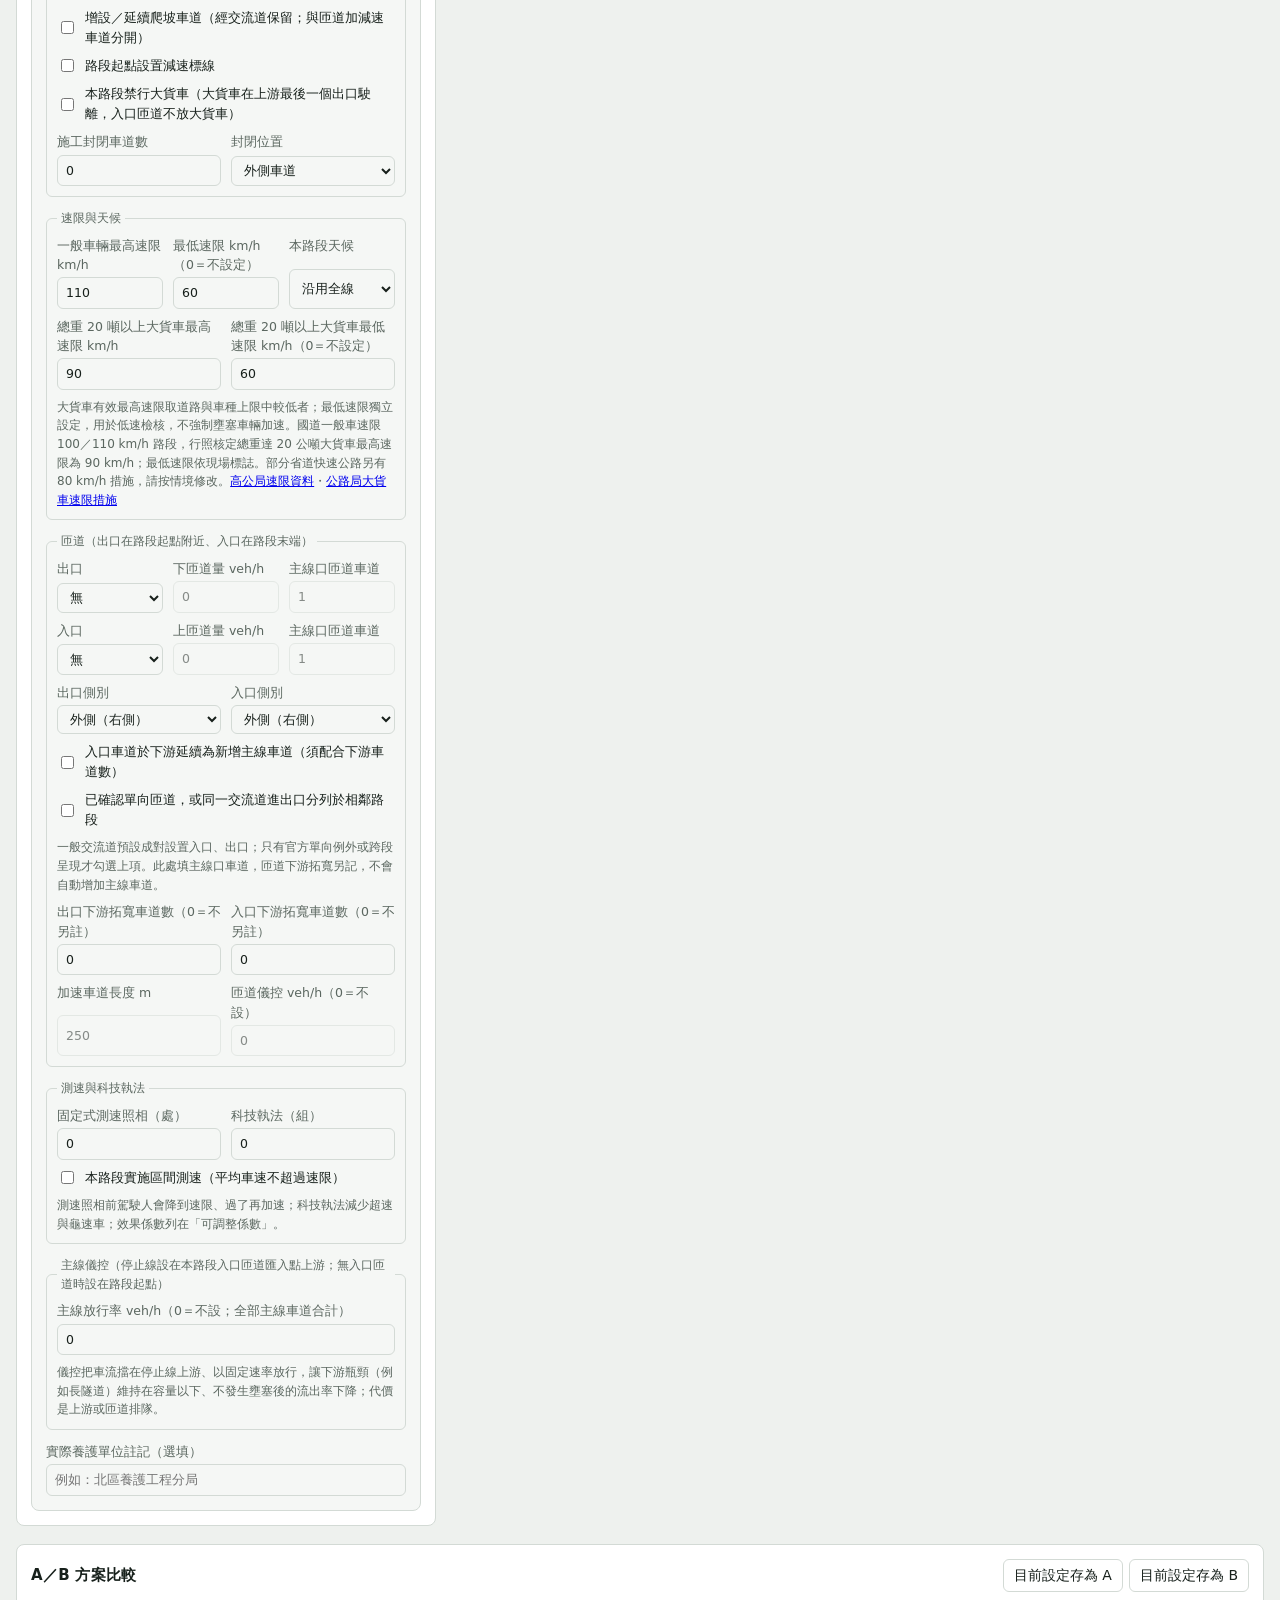
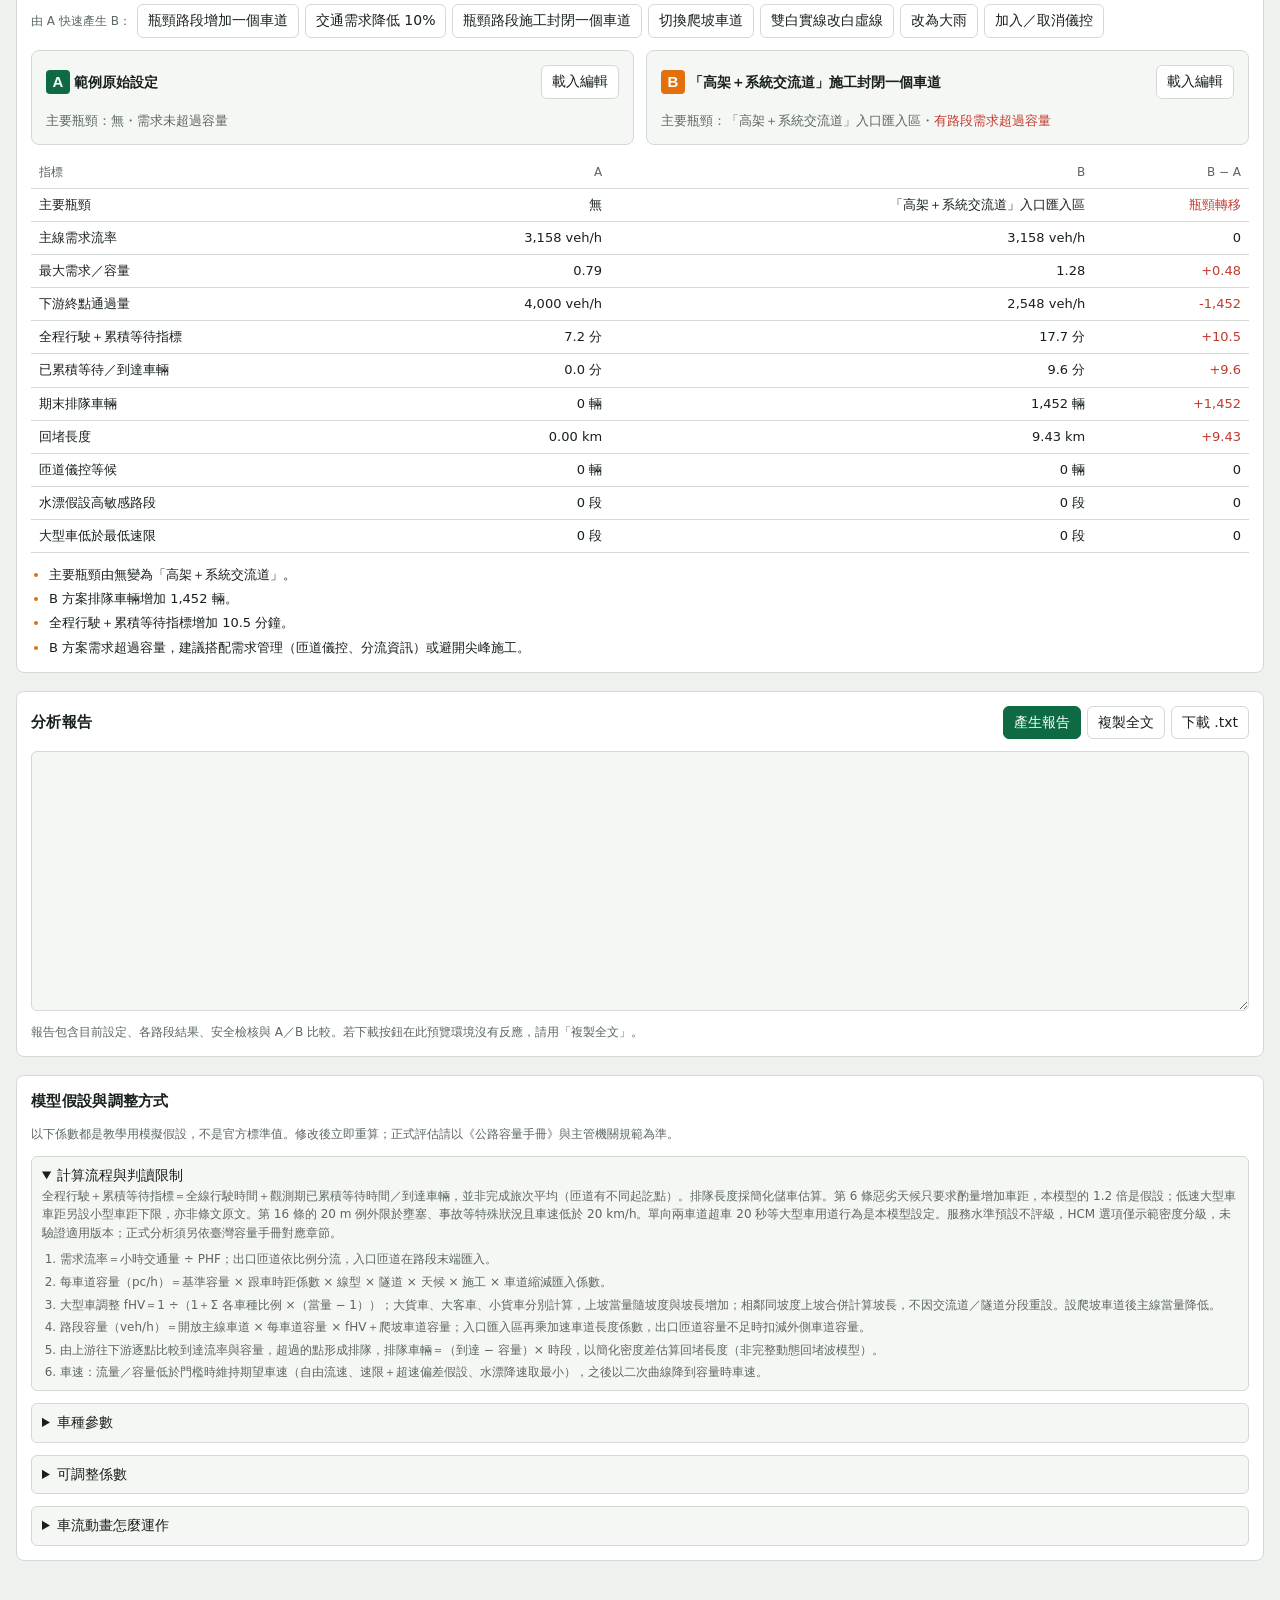
==== commit 8a372ffb: "Update road scenario simulator with reviewed Claude version" ====
--- a/index.html
+++ b/index.html
@@ -3,11 +3,8 @@
 <head>
 <meta charset="utf-8">
 <meta name="viewport" content="width=device-width, initial-scale=1, viewport-fit=cover">
-<style>body{margin:0}[hidden]{display:none!important}
-.n1-title{display:flex;align-items:center;justify-content:space-between;gap:15px;flex-wrap:wrap}.n1-title .eyebrow{font-size:12px;letter-spacing:.1em;color:var(--sign);margin:0 0 6px}.n1-badge{border:1px solid var(--sign);border-radius:30px;padding:7px 12px;font-size:12px;color:var(--sign)}.n1-map{overflow:auto;border:1px solid var(--line);border-radius:10px;background:#f1f5f2;margin:14px 0}.n1-map svg{display:block;max-width:none;width:100%;height:auto;min-width:960px;font-family:system-ui,"Noto Sans TC",sans-serif}.n1-legend{display:flex;gap:20px;flex-wrap:wrap;font-size:12px;margin-top:12px}.n1-legend span:nth-child(1){color:#24594c}.n1-legend span:nth-child(2){color:#326c87}.n1-legend span:nth-child(3){color:#73548c}.n1-legend span:nth-child(4){color:#8c6817}.n1-detail{background:var(--surface);border-left:4px solid #b77b25;padding:16px;margin:12px 0;border-radius:5px}.n1-detail p{margin:8px 0 0}.n1-picks button{font-size:12px}.toolrow button[aria-pressed=true]{background:var(--sign);color:var(--sign-ink)}#simScope{padding:12px 16px;margin:0;border-bottom:1px solid var(--line)}
-
-</style>
-<title>封閉式道路交通情境模擬器｜整合版</title>
+<style>body{margin:0}[hidden]{display:none!important}</style>
+<title>封閉式道路交通情境模擬器｜第八版</title>
 <style>
 /* Layout: road strip on top (the thing you watch), settings column + analysis column below, then A/B, report and assumptions. Freeway guide-sign green is the one accent. */
 :root{
@@ -158,9 +155,9 @@
           <option value="nangangLink">環東東向—南港南下入口（聯絡道）</option>
           <option value="ankeng">國 3 南下安坑—中和</option>
           <option value="muzha">國 3 北上：木柵—福德隧道—南港系統</option>
-          <option value="wugu">國 1 南下：五股—泰山—林口（完整圖／平面上坡車流）</option>
-          <option value="wuguAux">國 1 南下：五股—分離輔助道（至36K229匯流口）</option>
-          <option value="wuguElev">國 1 南下：高架五股3→2・泰山2車道匯入→3</option>
+          <option value="wugu">國 1 南下：五股—泰山—林口（平面主線）</option>
+          <option value="wuguAux">國 1 南下：五股—分離輔助道—林口</option>
+          <option value="wuguElev">國 1 南下：高架五股2車道＋泰山轉接1→3</option>
         </optgroup><optgroup label="地方養護・市區高架">
           <option value="civic">市民大道高架東向：建國—光復—永吉</option>
           <option value="tai1">台1線中山高架：三重往新莊（地方受託維管）</option>
@@ -182,11 +179,10 @@
     </div>
   </header>
   <section id="routeInfo" class="card" hidden aria-label="路徑配置與查核依據"></section>
-  <section id="n1Plan" class="card" hidden aria-label="國1南下完整車道配置圖"></section>
   <section class="card" aria-label="整合版說明">
     <h2>道路情境實驗室 · 整合版</h2>
-    <p>路線更新版 2026.10.19・請從範例選單重新載入新版路線。先選範例 → 調整路段與需求 → 觀察瓶頸 → 保存 A／B 比較。整合 Claude 進階版與 ChatGPT 檢核修正；程式、樣式均在本檔，可離線操作。</p>
-    <p class="note">本作品為教學模型。未特別標註高架／橋梁或隧道的構造預設為路堤；這是建模預設，不能用來判定未查證道路的實際構造。地名範例的里程、速限、管制配置皆為情境輸入，未逐項驗證為現況。管理／養護體系只改變參考資料，不代表品質等級，也不直接改變容量。大型車用道政策、雨天係數、科技執法效果及水漂數值均為可調假設。隧道動畫採平順跟車近似，不能保證逐幀符合50／100公尺法定車距；法規參考值與實際動畫需分開判讀。</p>
+    <p>第八版 2026.10.19・請從範例選單重新載入新版路線。先選範例 → 調整路段與需求 → 觀察瓶頸 → 保存 A／B 比較。整合 Claude 進階版與 ChatGPT 檢核修正；程式、樣式均在本檔，可離線操作。</p>
+    <p class="note">本作品為教學模型。未特別標註高架／橋梁或隧道的構造預設為路堤；這是建模預設，不能用來判定未查證道路的實際構造。地名範例的里程、速限、管制配置皆為情境輸入，未逐項驗證為現況。管理／養護體系只改變參考資料，不代表品質等級，也不直接改變容量。大型車用道政策、雨天係數、科技執法效果及水漂數值均為可調假設。</p>
     <div class="toolrow"><button id="defaultCorridor" type="button">載入新版預設走廊（110／60）</button><button id="jsonSave" type="button">下載情境 JSON</button><button id="jsonLoad" type="button">匯入情境 JSON</button><input id="jsonFile" type="file" accept=".json,application/json" hidden><span id="jsonNote" role="status"></span></div>
     <p class="note">預設走廊：所有路段一般車輛最高／最低速限 110／60 km/h、主線 3 車道；上坡另加爬坡車道。大貨車車種在本模型代表行照核定總重達 20 公噸者，預設 90／60 km/h，可逐段修改。若畫面保留上次設定，按上方按鈕載入新版預設。</p>
     <p id="inputError" role="alert" hidden style="color:var(--bad);font-weight:700"></p>
@@ -209,7 +205,6 @@
       <span class="spacer"></span>
       <button id="resetSim" type="button">重設車流</button>
     </div>
-    <p id="simScope" class="note" hidden></p>
     <canvas id="road" height="320" aria-label="道路平面示意與車流動畫"></canvas>
     <canvas id="mini" aria-label="全線車速概覽，點擊或拖曳移動視窗"></canvas>
     <div class="legend" id="legend"></div>
@@ -499,19 +494,19 @@
   xizhi:()=>xizhiRoute(false),
   xizhiElev:()=>xizhiRoute(true),
   nangang:()=>base({demand:3600,ffs:90,segments:[
-    realSeg(14,15.1,{name:'南港交流道匯入國3南下（主線觀點）',lanes:3,off:ramp('ic',250),on:ramp('ic',900,1,250),note:'主線觀點：環東入口1車道以匝道流量900另計；出口通環東、入口由環東。'}),
-    realSeg(15.1,16.5,{name:'國3南下・南港系統（接國5）',struct:'elevated',lanes:3,align:'curve',off:ramp('sys',600),on:ramp('sys',700,1,300),note:'南下行車順序：環東／南港交流道→南港系統；新台五路位於上游，不列於下游。轉接道車道數待新版標線圖核對。'})]}),
+    realSeg(14,14.6,{name:'南港交流道（南港聯絡道・橫科入口）',lanes:3,off:ramp('ic',250),on:ramp('ic',900,1,250,0,{label:'南港聯絡道入口（2縮1後1車道）'}),note:'南下主線3車道；入口匝道由南港聯絡道2車道縮為1車道後匯入。'}),
+    realSeg(14.6,15.9,{name:'南港交流道—南港系統・3車道＋大客車專用路肩',lanes:3,off:ramp('sys',120,1,250,0,{label:'大客車專用路肩→國5南港系統',busOnly:true,auxFrom:0,auxLen:1300}),note:'依現場：一般車道3條；外側路肩自橫科入口起開放大客車，至南港系統匝道入口止，小型車不得使用。路肩大客車流量120輛／小時為教學假設。'}),
+    realSeg(15.9,16.5,{name:'國3南下・南港系統（接國5）',struct:'elevated',lanes:3,align:'curve',off:ramp('sys',600),on:ramp('sys',700,1,300),note:'南港系統出口往國5（一般車輛），大客車專用路肩於此出口前結束。轉接道車道數待標線圖核對。'})]}),
   nangangLink:()=>base({demand:1500,ffs:80,legalMode:'none',mix:{car:78,van:9,ltruck:6,bus:3,truck:4},segments:[
-    realSeg(0,1.2,{name:'環東大道東向・直線接南港聯絡道',struct:'elevated',lanes:2,limit:80,truckLimit:80,minLimit:0,truckMinLimit:0,note:'環東高架一般直線80、彎道60；此處里程為聯絡路徑相對里程，非國3里程。'}),
-    realSeg(1.2,1.8,{name:'環東接南港聯絡道・彎道',struct:'elevated',lanes:2,align:'curve',limit:60,truckLimit:60,minLimit:0,truckMinLimit:0}),
-    realSeg(1.8,2.8,{name:'南港南下入口聯絡道・單車道',struct:'elevated',lanes:1,limit:60,truckLimit:60,minLimit:0,truckMinLimit:0,note:'官方107年公告南下入口2縮1；60為聯絡道情境假設，請核對現場標誌。路肩公車不列一般車道。'})] }),
+    realSeg(0,1.2,{name:'南港聯絡道・直線2車道＋大客車路肩',struct:'elevated',lanes:2,limit:80,truckLimit:80,minLimit:0,truckMinLimit:0,note:'現場：2一般車道，外側路肩為大客車專用（分時開放），不列一般車道。直線速限80沿用前版，待現場標誌核對；此處里程為聯絡路徑相對里程，非國3里程。'}),
+    realSeg(1.2,2.8,{name:'南港聯絡道・彎道2縮1（南下入口）',struct:'elevated',lanes:1,align:'curve',limit:60,truckLimit:60,minLimit:0,truckMinLimit:0,note:'現場：彎道起點限速60，外側車道以縮減箭頭併入內側，成為1車道入口匝道；大客車路肩續行，接國3南下路肩。'})] }),
   ankeng:()=>base({demand:4300,ffs:100,mix:{car:72,van:10,ltruck:8,bus:3,truck:7},segments:[
     realSeg(30.5,31.8,{name:'國3南下・安坑交流道（出口＋雙車道入口）',lanes:3,off:ramp('ic',650),on:ramp('ic',900,2,300),note:'入口以2車道建模；主線口是否再縮減、匯入後車道配置待現場標線圖核對。'}),
     realSeg(31.8,32.585,{name:'安坑交流道—安坑隧道（平坡高架）',struct:'elevated',lanes:3,grade:'level',gradePct:0,note:'依使用者提供的現地地圖與指正：進安坑隧道前為高架、平坡；移除先前虛設的3%上坡。'}),
     realSeg(32.585,33.040,{name:'安坑隧道南下',struct:'tunnel',lanes:3,marking:'double'}),
     realSeg(33.040,34.223,{name:'安坑隧道—中和隧道',lanes:3,align:'curve'}),
     realSeg(34.223,35.095,{name:'中和隧道南下',struct:'tunnel',lanes:3,marking:'double',note:'35K速限分界在本洞末段；本路段取較低90，未在洞內另畫速限分段。'}),
-    realSeg(35.095,36.2,{name:'中和交流道（出口＋雙車道入口）',lanes:4,limit:100,off:ramp('ic',1100),on:ramp('ic',600,2,300),note:'依Claude校閱補入中和以南4主線的情境設定；入口先以2車道建模，分界與主線口配置仍待標線圖核對。'})]}),
+    realSeg(35.095,36.2,{name:'中和交流道（出口＋雙車道入口，以南4車道）',lanes:4,limit:100,off:ramp('ic',1100),on:ramp('ic',600,2,300),note:'維基（福爾摩沙高速公路）：汐止系統—中和3車道、中和—土城4車道，本段以4車道建模，增為4車道的確切位置待標線圖核對。35K以南一般速限100；入口先以2車道建模，主線口配置待核對，並未宣稱已驗證。'})]}),
   muzha:()=>base({demand:3700,ffs:90,segments:[
     realSeg(20.8,20,{name:'國3北上・木柵交流道（國3甲）',lanes:3,off:ramp('sys',500),on:ramp('sys',650,1,300)}),
     realSeg(20,19.959,{name:'木柵交流道—福德隧道南口',lanes:3,note:'銜接段41m，按隧道口里程分段。'}),
@@ -538,9 +533,9 @@
     mkSeg({name:'連續彎道段',struct:'elevated',len:1.5,lanes:2,align:'multi',limit:70,minLimit:0,slowMark:true}),
     mkSeg({name:'匝道段',struct:'elevated',len:1.0,lanes:2,limit:70,minLimit:0,off:ramp('ic',350,1),on:ramp('ic',300,1,140)})]}),
   civic:()=>base({agency:'local',demand:2300,ffs:80,legalMode:'none',truckNoInner:false,mix:{car:86,van:10,ltruck:3,bus:1,truck:0},segments:[
-    regionalSeg({name:'市民高架東向・建國南路入口',struct:'elevated',len:.7,limit:80,truckLimit:80,on:ramp('ic',450,1,220,0,{label:'建國南路東向入口',continues:true}),partial:true,unit:'臺北市政府工務局新建工程處',note:'114.9官方匝道表：建國南路東向僅有入口。依使用者修正，入口車道延續為下游第3車道，不在段尾匯掉；長度為情境假設。'}),
-    regionalSeg({name:'市民高架・建國—光復3車道共線段',struct:'elevated',len:1.8,lanes:3,limit:80,truckLimit:80,note:'依使用者修正：2續行車道＋1銜接上下匝道的共線車道，合計3車道，最高80；共線車道持續到光復出口。路段長度為選段示意，不模擬高架下號誌。'}),
-    regionalSeg({name:'市民高架・光復南路出口',struct:'elevated',len:.7,lanes:3,limit:80,truckLimit:80,off:ramp('ic',600,1,250,0,{label:'光復南路東向出口',fromMain:true}),partial:true,note:'官方表：光復南路東向僅出口，西向僅入口。第3共線車道直接接出口，不另加第4車道；出口後保留2續行車道。'}),
+    regionalSeg({name:'市民高架東向・建國南路入口',struct:'elevated',len:.7,limit:80,truckLimit:80,on:ramp('ic',450,1,220,0,{label:'建國南路東向入口'}),partial:true,unit:'臺北市政府工務局新建工程處',note:'114.9官方匝道表：建國南路東向僅有入口；不能在同方向補出不存在的出口。長度與主線口1車道為情境假設。'}),
+    regionalSeg({name:'市民高架・建國—光復',struct:'elevated',len:1.8,limit:80,truckLimit:80,note:'採單向2主線、最高80；路段長度為選段示意。僅計算汽車主線，不模擬高架下的號誌。'}),
+    regionalSeg({name:'市民高架・光復南路出口',struct:'elevated',len:.7,limit:80,truckLimit:80,off:ramp('ic',600,1,250,0,{label:'光復南路東向出口'}),partial:true,note:'官方表：光復南路東向僅出口，西向僅入口；此處保留真實方向。'}),
     regionalSeg({name:'市民高架・光復—永吉',struct:'elevated',len:1,limit:80,truckLimit:80,align:'curve'}),
     regionalSeg({name:'市民高架・永吉路出口',struct:'elevated',len:.6,limit:80,truckLimit:80,off:ramp('ic',400,1,250,0,{label:'永吉路東向出口'}),partial:true,note:'東向永吉路為出口；不包含正氣橋後續分岔。匝道減速與市區號誌不列本主線模型。'})]}),
   danjiang:()=>base({agency:'thb',demand:2300,ffs:80,legalMode:'all',truckNoInner:false,segments:[
@@ -551,7 +546,7 @@
   suhua:()=>base({agency:'thb',demand:1050,ffs:70,legalMode:'tunnel',truckNoInner:false,mix:{car:71,van:9,ltruck:5,bus:6,truck:9},segments:[
     realSeg(124.770,125.576,{name:'台9南下・南澳端路堤',lanes:1,limit:60,minLimit:0,truckLimit:60,truckMinLimit:0,unit:'公路局東區養護工程分局',note:'本路徑從南澳端出發，端點最高60為教學設定，現場有50／60分段；不納入舊路平交路口號誌。'}),
     realSeg(125.576,127.882,{name:'南澳北溪橋—武塔高架橋',struct:'elevated',lanes:1,limit:70,minLimit:50,truckLimit:70,truckMinLimit:50,note:'橋梁及其間銜接路堤合併示意，本段構造界尚非實測。一般車道1；緊急救援／大客車優先空間不計為第2一般車道。'}),
-    realSeg(127.882,128.345,{name:'武塔隧道南下',struct:'tunnel',lanes:1,limit:50,minLimit:0,truckLimit:50,truckMinLimit:0,tunnelRule:true,distanceRule:'posted',marking:'double',note:'依Claude校閱將約460m短隧道改為最高50情境；里程依公路局應開頭燈路段表，車距依公告管制情境，現場牌面優先。'}),
+    realSeg(127.882,128.345,{name:'武塔隧道南下',struct:'tunnel',lanes:1,limit:50,minLimit:0,truckLimit:50,truckMinLimit:0,tunnelRule:true,distanceRule:'posted',marking:'double',note:'公路局東區養護工程分局：長隧道速限70，其他隧道及隧道兩側端點速限50；武塔隧道約460 m屬短隧道，採50。隧道里程依公路局應開頭燈路段表；車距依蘇花改管制公告50／100m，壅塞20m。'}),
     realSeg(128.345,129.102,{name:'南澳南溪橋與觀音北口銜接',struct:'elevated',lanes:1,limit:70,minLimit:50,truckLimit:70,truckMinLimit:50,note:'約675m河川橋及銜接段合併示意；不能因短暫出隧道便新增一般車道。'}),
     realSeg(129.102,141.716,{name:'觀音隧道—鼓音橋—谷風隧道（封閉廊道）',struct:'tunnel',lanes:1,limit:70,minLimit:50,truckLimit:70,truckMinLimit:50,tunnelRule:true,distanceRule:'posted',marking:'double',note:'官方管制里程129K102–141K716。內含約60m封閉式鼓音橋，暫合併為隧道環境；並未宣稱橋體本身是隧道。觀音約7.9km、谷風約4.6km。'}),
     realSeg(141.716,143.802,{name:'漢本高架橋—和平溪橋',struct:'elevated',lanes:1,limit:70,minLimit:50,truckLimit:70,truckMinLimit:50,note:'橋梁群合併示意；各橋與路堤交界仍待竣工圖細分。'}),
@@ -574,7 +569,7 @@
     realSeg(9.1,8.3,{name:'跨土城新興橋後・提速80',struct:'elevated',lanes:2,limit:80,minLimit:0,truckLimit:80,truckMinLimit:0,note:'公路局速限表以9K100為60／80分界，本段北上進入80區。'}),
     realSeg(8.3,7.65,{name:'板橋二浮洲・北上外側入口',struct:'elevated',lanes:2,limit:80,minLimit:0,truckLimit:80,truckMinLimit:0,on:ramp('ic',450,1,250,0,{label:'浮洲北上入口'}),partial:true,note:'浮洲新增北入與南出功能依官方改善計畫；外側入口與縣民大道內側匝道分開，位置及口數仍為示意。'}),
     realSeg(7.65,6.9,{name:'板橋二縣民大道・北上內側匝道群',struct:'elevated',lanes:2,limit:80,minLimit:0,truckLimit:80,truckMinLimit:0,off:ramp('ic',600,1,250,0,{side:'inner',label:'板橋二北上出口'}),on:ramp('ic',500,1,250,0,{side:'inner',label:'板橋二北上入口'}),note:'官方文獻圖1-3為內側匝道。主線口與出口專用車道的實際標線仍須現況圖核對，暫採2主線＋獨立輔助道。'}),
-    realSeg(6.9,6.2,{name:'板橋一・僅北上內側入口',struct:'elevated',lanes:3,limit:80,minLimit:0,truckLimit:80,truckMinLimit:0,on:ramp('ic',450,1,260,0,{side:'inner',label:'板橋一北上入口'}),partial:true,note:'依使用者修正，北上過板橋二後採3主線車道。板橋一方向性配置採南出北入；北上不設出口。其餘速限、內側入口與需求保留，精確車道轉換位置仍採分段示意。'})]}),
+    realSeg(6.9,6.2,{name:'板橋一・僅北上內側入口',struct:'elevated',lanes:2,limit:80,minLimit:0,truckLimit:80,truckMinLimit:0,on:ramp('ic',450,1,260,0,{side:'inner',label:'板橋一北上入口'}),partial:true,note:'板橋一方向性配置採南出北入；北上不設出口。本例到入口匯入後結束，車道配置與邊界待當期標線圖細核。'})]}),
   tai74:()=>base({agency:'thb',demand:3500,ffs:80,legalMode:'all',truckNoInner:false,segments:[
     regionalSeg({name:'台74東行・松竹交流道',struct:'elevated',len:1.2,lanes:3,limit:80,truckLimit:80,off:ramp('ic',550),on:ramp('ic',650,1,300),unit:'公路局中區養護工程分局',note:'選取松竹—太原—太平高架路段。官方建設資料：大衛路以北雙向6車道，按單向3主線建模；匝道口1暫估。長度採相對示意。'}),
     regionalSeg({name:'松竹—太原高架',struct:'elevated',len:1.8,lanes:3,limit:80,truckLimit:80,align:'curve'}),
@@ -582,11 +577,11 @@
     regionalSeg({name:'太原—太平高架',struct:'elevated',len:1.5,lanes:3,limit:80,truckLimit:80}),
     regionalSeg({name:'太平交流道（東行出口＋入口）',struct:'elevated',len:1.3,lanes:3,limit:80,truckLimit:80,off:ramp('ic',650),on:ramp('ic',700,1,300),note:'最高80依公路局現行表；未核實各匝道口與短增減車道，不標為實測車道配置。'})]}),
   tai63:()=>base({agency:'thb',demand:2400,ffs:70,legalMode:'none',truckNoInner:false,segments:[
-    regionalSeg({lanes:3,name:'台63南下・大里主線選段',len:1.5,limit:70,truckLimit:70,unit:'公路局中區養護工程分局員林工務段',note:'中投公路以省道封閉主線選段示意，不把路線編號或封閉特性直接當成法定快速公路資格；不自動套用第6條車距。'}),
-    regionalSeg({lanes:3,name:'大里一附近高架主線',struct:'elevated',len:1.2,limit:70,truckLimit:70,off:ramp('ic',400),on:ramp('ic',450,1,160),note:'路段確有高架伸縮縫與大里一南下出口；進出口以匝道群合併示意，口數及位置待標線圖核對。'}),
-    regionalSeg({lanes:3,name:'大里—霧峰封閉主線',len:2.5,align:'cst',limit:70,truckLimit:70,note:'未明確標註橋／隧構造者按使用者要求預設路堤；不代表已完成沿線橋梁普查。'}),
-    regionalSeg({lanes:3,name:'霧峰附近主線匝道群',len:1.2,limit:70,truckLimit:70,off:ramp('ic',500),on:ramp('ic',450,1,150),note:'本例不模擬國3中投交流道的完整立體動線；匝道群、短加速車道與需求均為教學假設。'}),
-    regionalSeg({lanes:3,name:'台63南下・往草屯方向續行',len:2,limit:70,truckLimit:70,note:'最高70參考公路局中投10.5K公告；不宣稱台63全線均為70，端點及其他區段請另依牌面設定。'})]}),
+    regionalSeg({name:'台63南下・大里主線選段',len:1.5,limit:70,truckLimit:70,unit:'公路局中區養護工程分局員林工務段',note:'中投公路以省道封閉主線選段示意，不把路線編號或封閉特性直接當成法定快速公路資格；不自動套用第6條車距。'}),
+    regionalSeg({name:'大里一附近高架主線',struct:'elevated',len:1.2,limit:70,truckLimit:70,off:ramp('ic',400),on:ramp('ic',450,1,160),note:'路段確有高架伸縮縫與大里一南下出口；進出口以匝道群合併示意，口數及位置待標線圖核對。'}),
+    regionalSeg({name:'大里—霧峰封閉主線',len:2.5,align:'cst',limit:70,truckLimit:70,note:'未明確標註橋／隧構造者按使用者要求預設路堤；不代表已完成沿線橋梁普查。'}),
+    regionalSeg({name:'霧峰附近主線匝道群',len:1.2,limit:70,truckLimit:70,off:ramp('ic',500),on:ramp('ic',450,1,150),note:'本例不模擬國3中投交流道的完整立體動線；匝道群、短加速車道與需求均為教學假設。'}),
+    regionalSeg({name:'台63南下・往草屯方向續行',len:2,limit:70,truckLimit:70,note:'最高70參考公路局中投10.5K公告；不宣稱台63全線均為70，端點及其他區段請另依牌面設定。'})]}),
   sys:()=>base({demand:4500,segments:[
     mkSeg({name:'路堤路段',len:2}),
     mkSeg({name:'系統交流道',len:2.2,off:ramp('sys',1200,2),on:ramp('sys',1500,2,400)}),
@@ -594,53 +589,44 @@
     mkSeg({name:'交流道',len:1.6,off:ramp('ic',700,1),on:ramp('ic',300,1,250)})]})
 };
 function xizhiRoute(elev){
-  if(elev)return base({demand:1800,ffs:100,truckNoInner:false,mix:{car:82,van:10,ltruck:5,bus:3,truck:0},segments:[
-    realSeg(13,13.6,{name:'汐止端・選定2車道高架分支',struct:'elevated',lanes:2,limit:100,truckBan:true,note:'上游5車道分為3平面＋2高架，完整分流見上方配置圖。本動畫從已選定的2車道支線開始，不把另外3條平面車道畫成縮減消失；未採未核實的60速限。'}),
-    realSeg(13.6,17.2,{name:'汐五高架南下・汐止端—堤頂',struct:'elevated',lanes:2,limit:100,truckBan:true}),
-    realSeg(17.2,18.2,{name:'堤頂交流道・南下出口與入口',struct:'elevated',lanes:2,limit:100,truckBan:true,off:ramp('ic',500,1,250,0,{label:'堤頂南下出口'}),on:ramp('ic',350,1,250,0,{label:'堤頂南下入口'}),note:'出口、入口分開布設，仍維持2主線；匝道口數與位置為示意。'})]});
-  return base({demand:4000,ffs:100,segments:[
-    realSeg(5.8,6.5,{name:'五堵交流道・出口與入口',lanes:3,limit:100,off:ramp('ic',400,1,250,0,{label:'五堵出口'}),on:ramp('ic',600,1,220,0,{label:'五堵入口'}),note:'五堵交流道里程約6K；交流道範圍分段為示意，未納入尚未通車的五堵—汐止拓寬計畫。'}),
-    realSeg(6.5,9.38,{name:'五堵—汐止・3車道',lanes:3,limit:100}),
-    realSeg(9.38,10.1,{name:'汐止交流道・2主線＋1共用分流車道',lanes:3,limit:100,off:ramp('ic',1000,1,250,0,{label:'汐止市區／國3集散道分流',fromMain:true}),partial:true,note:'官方表：9K380起為2＋1。往國3車流已在此離開主線，不能在汐止系統位置再畫一次主線出口。市區及國3分配未獨立模擬。'}),
-    realSeg(10.1,11.5,{name:'汐止交流道南下入口・2→3',lanes:2,limit:100,on:ramp('ic',700,1,300,0,{label:'汐止集散道回主線',continues:true}),partial:true,note:'集散道回主線後為3車道；國3匝道分流另見完整配置圖。入口及鼻端位置採示意。'}),
-    realSeg(11.5,12,{name:'汐止系統・國3南入2車道接入',lanes:3,limit:100,on:ramp('sys',1000,2,350,0,{label:'國3接國1南下',continues:true}),note:'3主線＋2系統入口車道，延續為下游5車道；不在入口末端強制縮回3。'}),
-    realSeg(12,12.7,{name:'汐止系統—汐止端・3主線＋2輔助',lanes:5,limit:100,note:'官方輔助車道表：3＋2＝5；5為同方向實體車道合計，不是額外再加2。'}),
-    realSeg(12.7,13,{name:'汐止端・外側2車道分出往高架',lanes:5,limit:100,off:ramp('sys',1800,2,250,0,{label:'汐五高架2車道分支',fromMain:true,truckBan:true}),note:'5→平面3＋高架2，屬分流而非一般車道縮減；高架車流另選高架範例。'}),
-    realSeg(13,14.8,{name:'汐止端—東湖・平面3車道',lanes:3,limit:100}),
-    realSeg(14.8,15.2,{name:'東湖交流道・僅南下入口',lanes:3,limit:100,on:ramp('ic',600,1,300,0,{label:'東湖南下入口',continues:true}),partial:true,note:'依113年12月15日完成之改善：東湖—內湖外側增設1車道，與舊維基表不同；東湖南下仍無出口。'}),
-    realSeg(15.2,15.65,{name:'東湖—內湖・改善後4車道',lanes:4,limit:100,note:'3續行＋1匯出入空間。依交通部113-12-16完工公告，優先於較舊車道表。'}),
-    realSeg(15.65,16,{name:'內湖A出口・南京東路',lanes:4,limit:100,off:ramp('ic',450,1,250,0,{label:'內湖A・南京東路',fromMain:true,downstreamLanes:2}),partial:true,note:'內湖A/B分開呈現；匝道下游拓寬不等於主線分流口車道數。此處1口與界線待當期標線圖核對。'}),
-    realSeg(16,16.8,{name:'內湖B出口・成功路',lanes:3,limit:100,off:ramp('ic',350,1,250,0,{label:'內湖B・成功路',fromMain:true,downstreamLanes:2}),partial:true,note:'A/B兩次出口分流；出B後為2主線。實際分流鼻端以現場為準。'}),
-    realSeg(16.8,18.2,{name:'內湖南下入口及往圓山・2主線',lanes:2,limit:100,on:ramp('ic',700,1,280,0,{label:'內湖南下入口'}),partial:true,note:'內湖交流道出口與入口跨段呈現；下游保留2主線，未把開放路肩當永久主線。'})]});
+  const lead=[
+    realSeg(6,8.5,{name:'國1南下・五堵交流道（出口＋入口）',lanes:3,limit:100,off:ramp('ic',400),on:ramp('ic',600,1,220)}),
+    realSeg(8.5,10.7,{name:'汐止交流道（出口含往國3、國5＋入口）',lanes:3,limit:100,off:ramp('ic',1200,2),on:ramp('ic',700,1,250),note:'高公局交流道表：南下往國3／國5由汐止交流道出口駛離（出口預告：汐止、國道3號、國道5號）；汐止系統南下無出口。'}),
+    realSeg(10.7,12.4,{name:'汐止系統・國3匯入（南下僅入口）',lanes:3,limit:100,on:ramp('sys',1000,2,350),partial:true,note:'汐止系統南下只有國3匯入，沒有出口；往國3車流已在汐止交流道駛離。維基百科國1車道數表：大華系統—汐止3車道；汐五高架南向起點為內3平面＋外2高架。系統口2車道待標線圖核對。'})];
+  const tail=elev?[
+    realSeg(12.4,13.4,{name:'汐五高架南下轉接道（汐止端）',struct:'elevated',lanes:2,limit:60,truckLimit:60,truckBan:true,align:'curve',note:'選定高架支線，平面續行另由路徑按鈕切換；轉接道60與2車道待現場核對。'}),
+    realSeg(13.4,17.3,{name:'汐五高架・汐止—堤頂',struct:'elevated',lanes:2,limit:100,truckBan:true,note:'高架主線2車道為可調情境，並非把平面線串接成高架。'}),
+    realSeg(17.3,18.5,{name:'高架堤頂交流道（出口＋入口）',struct:'elevated',lanes:2,limit:100,truckBan:true,off:ramp('ic',500),on:ramp('ic',350,1,250)})]:[
+    realSeg(12.4,13.4,{name:'汐五高架南向起點（5車道分流：內3平面、外2高架）',lanes:3,limit:100,off:ramp('sys',2000,2,250,0,{label:'高架 五股・堤頂大道',auxFrom:0,auxLen:950}),partial:true,note:'依現場牌面：內側3車道平面往台北、內湖，外側2車道上高架往五股、堤頂大道；分流處共5車道，以3主線＋2條延伸到分歧點的高架專用車道呈現。上高架流量為示意。'}),
+    realSeg(13.4,15.8,{name:'平面東湖交流道・僅南下入口',lanes:3,limit:100,on:ramp('ic',600,1,250),partial:true,note:'東湖為僅南入、僅北出；南下不得虛構出口。依現場：汐五高架起點分流後平面3車道續行（維基表列2車道，與現場不符，以現場為準）；汐五高架南下2車道。'}),
+    realSeg(15.8,18.1,{name:'平面內湖交流道（A/B出口＋入口）',lanes:3,limit:100,off:ramp('ic',800),on:ramp('ic',700,1,280),note:'內湖A/B合為本段分流量，不代表兩出口物理上共用一個分流鼻端。'})];
+  // the viaduct branch counts only traffic bound for the 汐五高架, not the whole 國1 mainline
+  if(elev)lead[2].on.vol=300; // only the share of 國3 traffic that continues onto the viaduct
+  return base({demand:elev?2000:4600,ffs:100,segments:lead.concat(tail)});
 }
 function wuguRoute(path){
   const high=path==='elev',outer=path==='aux';
-  if(high)return base({demand:1600,ffs:100,truckNoInner:false,mix:{car:82,van:10,ltruck:5,bus:3,truck:0},segments:[
-    realSeg(31.8,32.6,{name:'汐五高架・五股轉接道前3車道',struct:'elevated',lanes:3,limit:100,truckBan:true,off:ramp('sys',500,1,250,0,{label:'五股轉接道下平面',fromMain:true}),note:'高架3分為續行2＋下平面1；五股市區交流道不直接附在高架主線上。分流位置採示意。'}),
-    realSeg(32.6,34.8,{name:'五楊高架・五股—泰山2車道',struct:'elevated',lanes:2,limit:100,truckBan:true}),
-    realSeg(34.8,35.6,{name:'泰山轉接道・2入口匯入既有高架2',struct:'elevated',lanes:2,limit:100,truckBan:true,on:ramp('sys',900,2,500,0,{label:'平面上泰山轉接道',continues:true,continueLanes:1}),note:'官方圖顯示上高架轉接道鼻端2車道；高架下游共3車道。2入口中1道延續，另1道漸變匯入，不能畫成2＋2＝4條永久主線。'}),
-    realSeg(35.6,36.88,{name:'泰山轉接道後・高架3車道',struct:'elevated',lanes:3,limit:100,truckBan:true}),
-    realSeg(36.88,39.737,{name:'五楊高架・泰山林口橋梁段',struct:'elevated',lanes:3,limit:100,truckBan:true,grade:'up',gradePct:3.5,note:'橋梁段位置參考工程資料；3.5%坡度仍是可調情境，沒有套用平面爬坡道。'}),
-    realSeg(39.737,42.6,{name:'五楊高架續行・不設林口A/B出口',struct:'elevated',lanes:3,limit:100,truckBan:true,note:'林口改善工程的新高架匝道由國1平面側引出，不代表五楊高架已有林口出口；未納入預定116年通車工程。'})]});
-  if(outer)return base({demand:1800,ffs:100,segments:[
-    realSeg(33.5,34.2,{name:'五股南入後・外側2車道（往林口／高公局）',lanes:2,limit:100,off:ramp('ic',200,1,250,0,{label:'高公局出口',fromMain:true}),partial:true,note:'完整斷面為4＋2，這個子路徑只模擬外側2車道，並非把國1全路幅當成2車道。內側3主線及上高架1道另見配置圖。'}),
-    realSeg(34.2,34.6,{name:'高公局出入口間・往林口1車道',lanes:1,limit:100,on:ramp('ic',150,1,300,0,{label:'高公局入口',continues:true}),partial:true,note:'高公局入口補回另一條往林口車道；出、入口跨段呈現。'}),
-    realSeg(34.6,36.1,{name:'往林口・分離輔助道2車道',lanes:2,limit:100,note:'與內側上泰山轉接道車道分離；兩道在約36K100匯為1道。'}),
-    realSeg(36.1,36.229,{name:'外側2→1・接後續爬坡道前',lanes:1,limit:100,note:'本子路徑止於外側匯流口；完整圖保留接入平面主線、36K229起成為爬坡道的連續關係。要模擬後續上坡請選平面上坡範例，不把此1道重新當成3主線。'})]});
-  return base({demand:4200,ffs:100,mix:{car:68,van:10,ltruck:8,bus:4,truck:10},segments:[
-    realSeg(35,36.229,{name:'泰山轉接道後・選定平面3主線',lanes:3,limit:100,note:'上方完整圖涵蓋五股—高公局—泰山各分流。此動畫從上高架車流已分離後的3主線開始，往林口分離輔助道另選子路徑，避免把6條不同用途車道畫成普通匯入3道。'}),
-    realSeg(36.229,40.4,{name:'泰山—林口長上坡・3主線＋1爬坡道',lanes:3,limit:100,climb:true,grade:'up',gradePct:3.5,note:'官方爬坡道36K229–41K810。爬坡道由外側分離道銜接，沿線不中斷；坡度3.5%為待核對情境。外側開放路肩另列於完整圖，不計入永久主線容量。'}),
-    realSeg(40.4,40.9,{name:'林口A出口・文化一路（爬坡道延續）',lanes:3,limit:100,climb:true,grade:'up',gradePct:3.5,off:ramp('ic',800,2,250,0,{label:'林口A・文化一路',downstreamLanes:4}),partial:true,note:'依手冊圖3.2-8：主線外增闢2出口車道，跨爬坡道以穿越虛線分流。A匝道下游2→3→4，不算成主線口4道。鼻端界線示意。'}),
-    realSeg(40.9,41.4,{name:'林口B出口・文化北路（爬坡道延續）',lanes:3,limit:100,climb:true,grade:'up',gradePct:3.5,off:ramp('ic',400,1,250,0,{label:'林口B・文化北路'}),partial:true,note:'依手冊圖3.2-8：B另有主線分流口，爬坡道不轉成B出口。A入口及B動線由集散道銜接，完整拓樸見上圖。'}),
-    realSeg(41.4,41.810,{name:'林口交流道範圍・爬坡道至41K810',lanes:3,limit:100,climb:true,grade:'up',gradePct:3.5,note:'A、B出口後爬坡道仍延續；到官方終點才漸變併入。'}),
-    realSeg(41.810,42.6,{name:'林口集散道共用南下入口・接回3主線',lanes:3,limit:100,on:ramp('ic',600,2,300,0,{label:'林口集散道南下入口'}),partial:true,note:'A/B入口車流由集散道接回主線；口數2及位置採情境值。加速車道與前段爬坡道分別呈現，不把爬坡道變成入口加速道。'})]});
+  const segs=[realSeg(32.6,34.2,{name:'國1南下・五股交流道（平面）',lanes:3,limit:100,off:ramp('ic',600,2),on:ramp('ic',800,2,350),note:'五股入口功能雙車道；本段出口主線口2為暫估，須核對標線圖。'})];
+  if(outer)segs.splice(0,1,realSeg(32.6,34.2,{name:'五股往林口・外側分離輔助道',lanes:2,limit:100,note:'此路徑選定外側2輔助道；平面五股交流道進出口另於主線路徑呈現。'}));
+  if(high){segs.splice(0,1,realSeg(32.6,34.2,{name:'國1南下・既有五楊高架五股端',lanes:2,struct:'elevated',limit:100,truckBan:true,note:'高架既有2車道；平面交流道進出口詳平面路徑，不重複加在高架。'}));segs.push(
+    realSeg(34.2,35.6,{name:'泰山轉接道（平面轉接2車道上高架）',lanes:2,struct:'elevated',limit:100,truckBan:true,on:ramp('sys',600,2,350,0,{continues:true}),note:'維基百科國1車道數表：五股—泰山轉接道北高架南下2車道，泰山轉接道為平面轉接2車道，轉接道北—南高架4車道。'}),
+    realSeg(35.6,36.229,{name:'泰山轉接道北—南・高架4車道（之後縮為3）',lanes:4,struct:'elevated',limit:100,truckBan:true,note:'維基百科國1車道數表：泰山轉接道北—南高架南下4車道，泰山轉接道南—林口高架南下3車道；外側車道先縮減。'}),
+    realSeg(36.229,40.4,{name:'五楊高架上坡・經林口旁',lanes:3,struct:'elevated',limit:100,truckBan:true,grade:'up',gradePct:3.5,note:'高架坡度3.5%為假設；不能把平面36K229–41K810的爬坡道直接套給高架。'}),
+    realSeg(40.4,42.6,{name:'高架續行・現況無林口A/B出口',lanes:3,struct:'elevated',limit:100,truckBan:true,note:'規劃2027年開放的新匝道不列入2026-10-19現況。要往林口請切換平面路徑。'})
+  );}else{
+    segs.push(realSeg(34.2,35.6,{name:outer?'原泰山收費站平面・外側2輔助道往林口':'五股—泰山・內側3主線續行',lanes:outer?2:3,limit:100,off:outer?ramp():ramp('sys',600,1,250,0,{label:'第4車道→泰山轉接道',downstreamLanes:2}),on:outer?ramp():ramp('sys',800,2,350,0,{label:'外側分離2車道併行（往林口）',continues:true}),note:'官方3主線＋1上高架輔助道＋2往林口分離輔助道；本次僅計算所選路徑，非6車道同一股車流。'}));
+    segs.push(
+      (outer?realSeg(35.6,36.229,{name:'泰山轉接道後・平面匯合區',lanes:3,limit:100,on:outer?ramp('sys',2200,3,350):ramp('sys',800,2,350),note:'主線與分離輔助道在此以簡化合流模型表示，位置及流量皆假設，未模擬立體線形。'}):realSeg(35.6,36.229,{name:'泰山轉接道後・3主線＋外側2車道（接爬坡道、路肩）',lanes:5,limit:100,note:'依現場：泰山轉接道後為內側3主線＋外側2車道（原分離輔助道），兩組之間以雙白實線分隔；外側2車道往下游接續爬坡道與外側路肩（往林口）。模型一個路段只能設一種標線，此段以白虛線呈現。'})),
+      // 36K220–40K400 outer shoulder opens 06–22 for cars and buses at 80 km/h; 林口-bound traffic uses it to stay clear of the climbing lane, so it is drawn as one long exit lane ending at 林口A
+      realSeg(36.229,41,{name:'泰山—林口上坡・3主線＋爬坡道＋路肩（林口A出口）',lanes:3,limit:100,climb:true,grade:'up',gradePct:3.5,off:ramp('ic',800,1,250,0,{label:'路肩→林口A・文化一路',auxFrom:0,auxLen:4500,shoulderLimit:80,downstreamLanes:4}),partial:true,note:'依高公局公告：南向36K220–40K400改為主線3車道＋爬坡道1車道＋外側路肩，路肩6–22時開放小型車及大客車、速限80（與主線100分開）；往林口車輛可提前駛入路肩，避免與爬坡道重車交織，本模型把路肩畫成延伸到林口A出口的外側車道，只有往林口的車使用。官方爬坡道36K229–41K810；坡度3.5%為假設。林口A匝道下游拓寬2→3→4，不是主線口車道數。'}),
+      realSeg(41,41.6,{name:'林口B出口・文化北路（爬坡道延續）',lanes:3,limit:100,climb:true,grade:'up',gradePct:3.5,off:ramp('ic',400,1,250,0,{label:'林口B・文化北路'}),partial:true,note:'B出口主線口暫設1車道，未取得新版標線圖；A/B里程邊界為示意。共用入口在後段。'}),
+      realSeg(41.6,41.810,{name:'林口交流道範圍・爬坡道至41K810',lanes:3,limit:100,climb:true,grade:'up',gradePct:3.5,note:'爬坡道獨立延續，不轉成入口加速車道。'}),
+      realSeg(41.810,42.6,{name:'林口共用南下入口・爬坡道終點後（4車道）',lanes:4,limit:100,on:ramp('ic',600,2,300),partial:true,note:'此為A/B出口所屬交流道的入口；主線口2與示意位置待核對。爬坡道依官方里程已結束，入口另設加速車道。維基百科國1車道數表：泰山轉接道南—林口平面南下5車道（3主線＋爬坡道＋路肩）、林口—桃園平面南下4車道。'})
+    );
+  }
+  return base({demand:high?1600:outer?2200:4200,ffs:100,mix:{car:68,van:10,ltruck:8,bus:4,truck:10},segments:segs});
 }
 const ROUTE_SOURCES=[
- ['高公局・輔助車道配置表','https://www.freeway.gov.tw/Publish.aspx?cnid=183&p=5'],
- ['高公局・標誌標線手冊（含林口A/B爬坡道圖3.2-8）','https://www.freeway.gov.tw/Publish.aspx?cnid=3412&p=14777'],
- ['交通部・東湖—內湖113年12月改善完成','https://www.motc.gov.tw/ch/app/data/view?id=14&module=news&serno=81bf99fe-e488-4754-b55a-3cd4e1f00be1'],
- ['高公局・五股—林口完整配置圖8（PDF第9頁）','https://www.freeway.gov.tw/UserFiles/file/%E5%9C%8B%E9%81%93%E9%83%BD%E6%9C%83%E5%9C%B0%E5%8D%80%E8%B7%AF%E6%AE%B5%E4%BA%A4%E9%80%9A%E6%94%B9%E5%96%84%E6%88%90%E6%9E%9C109-112%E5%B9%B4_%E9%9B%BB%E5%AD%90%E6%AA%94final.pdf#page=9'],
- ['維基百科・中山高速公路車道配置（輔助比對）','https://zh.wikipedia.org/wiki/%E4%B8%AD%E5%B1%B1%E9%AB%98%E9%80%9F%E5%85%AC%E8%B7%AF'],
  ['高公局・交流道與路線圖','https://www.freeway.gov.tw/Publish.aspx?cnid=1906&p=4617'],
  ['國3交流道與方向','https://www.freeway.gov.tw/Publish.aspx?cnid=1906&p=4622'],
  ['官方爬坡道里程','https://www.freeway.gov.tw/Publish.aspx?cnid=1292'],
@@ -654,15 +640,15 @@
 ];
 const ROUTE_META={
  shiding:{title:'國5南下：石碇—烏塗—彭山—坪林',text:'爬坡道僅在5K800–9K300連續存在，跨烏塗隧道；9K442才進彭山隧道。坡度先設4%供互動比較，不能從有爬坡道推定精確坡度。'},
- xizhi:{title:'國1南下：五堵→汐止／國3集散道→汐止端→東湖→內湖A/B',text:'依官方輔助車道表及113年12月完工公告重劃：汐止系統南入後5車道，汐止端分為3平面＋2高架；東湖—內湖採改善後4車道，A/B分流分開。維基較舊路段數字不覆蓋後續官方改善公告。',branches:['xizhi','xizhiElev']},
- xizhiElev:{title:'國1南下：汐止端→汐五高架→堤頂',text:'上游3平面＋2高架分流見完整圖；此車流動畫從分流後的2車道高架旅次開始，不以5→2縮減代替路徑選擇。',branches:['xizhi','xizhiElev']},
- nangang:{title:'國3南下：環東／南港交流道→南港系統',branches:['nangang','nangangLink'],text:'本路徑計算國3主線，速限90；環東車流以南港入口1車道匯入。環東高架直線80、彎道60，可切換聯絡道情境觀察，兩種需求分開計算。'},
- nangangLink:{title:'環東東向→南港南下入口聯絡道',branches:['nangang','nangangLink'],text:'直線80、彎道60，南港南下入口縮為1車道。此情境僅計算聯絡道，到國3匯入點為止；國3主線90另由主線路徑計算。路肩公車措施不列一般車道。'},
+ xizhi:{title:'國1南下：五堵→汐止→汐止系統→汐五端→東湖／內湖',text:'汐止系統在汐止交流道之後。汐五端提供平面、高架分支；東湖南下只有入口。',branches:['xizhi','xizhiElev']},
+ xizhiElev:{title:'國1南下：汐止系統→汐五轉接道→汐五高架→堤頂',text:'選擇高架路徑，不會把東湖平面交流道接在高架上。轉接與匝道確切車道數／速限仍有待核對項目。',branches:['xizhi','xizhiElev']},
+ nangang:{title:'國3南下：環東／南港交流道→南港系統',branches:['nangang','nangangLink'],text:'國3南下主線3車道、速限90；南港聯絡道車流以1車道入口匯入。外側路肩自橫科入口至南港系統匝道入口為大客車專用，小型車不得使用，模擬中只有大客車會駛入。可切換聯絡道情境觀察，兩種需求分開計算。'},
+ nangangLink:{title:'環東東向→南港南下入口聯絡道',branches:['nangang','nangangLink'],text:'南港聯絡道2車道，外側路肩為大客車專用；彎道起點限速60並2縮1，成為1車道南下入口。此情境僅計算聯絡道，到國3匯入點為止；國3主線另由主線路徑計算。大客車路肩不列一般車道。'},
  ankeng:{title:'國3南下：安坑交流道→平坡高架→安坑隧道→中和隧道→中和交流道',text:'進安坑隧道前已依現地指正改為平坡高架，取消虛設3%上坡。補齊兩座隧道及兩交流道進出口。35K以北90、以南100；兩入口先以雙車道模擬，主線口及合流後配置尚待當期標線圖核實。'},
  muzha:{title:'國3北上：木柵交流道→福德隧道→南深路出口→南港系統',text:'里程遞減，速限90。福德隧道在此範圍；木柵隧道在木柵交流道以南，不硬塞入本區間。南深路僅北出。'},
- wugu:{title:'國1南下：五股—泰山—林口完整配置／平面上坡車流',branches:['wugu','wuguAux','wuguElev']},
- wuguAux:{title:'國1南下：五股→高公局出入口→分離輔助道匯流口',branches:['wugu','wuguAux','wuguElev']},
- wuguElev:{title:'國1南下：五股高架3→2・泰山2車道轉接匯入→高架3車道',branches:['wugu','wuguAux','wuguElev']}
+ wugu:{title:'國1南下：五股→泰山轉接道→林口（平面主線）',branches:['wugu','wuguAux','wuguElev']},
+ wuguAux:{title:'國1南下：五股→往林口分離輔助道→林口',branches:['wugu','wuguAux','wuguElev']},
+ wuguElev:{title:'國1南下：五楊高架五股段＋泰山平面轉接道→高架3車道',branches:['wugu','wuguAux','wuguElev']}
 };
 const REGIONAL_SOURCES={
  speed:['公路局・快速公路速限表','https://www.thb.gov.tw/News_ExpresswaySpeedLimit.aspx?n=165&sms=13790'],
@@ -687,117 +673,24 @@
  tai63Bridge:['公路局・台63高架伸縮縫與大里一南出','https://www.thb.gov.tw/News_Content_Table.aspx?n=7839&s=280285&sms=13275']
 };
 Object.assign(ROUTE_META,{
- civic:{title:'地方養護｜市民大道高架東向：建國→光復→永吉',text:'臺北市市民高架採最高80；依使用者修正，建國入口車道延續成3車道共線段，外側第3車道在光復直接接出口，出口後為2續行車道；官方表明建國東入、光復與永吉東出，故不為湊成雙向功能而補不存在的同向匝道。本模型未另模擬機車；高架下平面道路與號誌不列入主線容量。',sources:['civic','taipeiSpeed','civicCare']},
+ civic:{title:'地方養護｜市民大道高架東向：建國→光復→永吉',text:'臺北市市民高架採最高80、單向2主線；官方表明建國東入、光復與永吉東出，故不為湊成雙向功能而補不存在的同向匝道。本模型未另模擬機車；高架下平面道路與號誌不列入主線容量。',sources:['civic','taipeiSpeed','civicCare']},
  danjiang:{title:'公路局｜淡江大橋南向：淡水→八里',text:'台61一般汽車主線採單向2車道、最高80。機車、公車／預留輕軌、人行及自行車空間獨立，不加進一般容量；本例只模擬橋梁與引道選段，沒有繪入全部端點匝道。',sources:['speed','bridge']},
  suhua:{title:'公路局｜台9蘇花改南下：南澳→武塔→觀音／谷風→和平',text:'單向1一般車道，內側緊急救援／大客車優先空間不當成第2一般車道。125K576–143K802依官方公告採70／50，其餘端點另設降速；封閉式鼓音橋暫與觀音／谷風合併建模。車距按主管機關公告情境。',sources:['eastSpeed','suhua','tunnelKm','suhuaRoute']},
  nanhui:{title:'公路局｜台9南迴改南下：安朔→草埔森永隧道→草埔',text:'雙車道主線，安朔—草埔改善段採70／50，隧道出口437K600–438K005降為50。隧道禁止變換車道；本例僅涵蓋改善段，未把南迴公路全線視為封閉道路。',sources:['eastSpeed','nanhui','nanhuiKm']},
  tai1:{title:'地方受託養護｜台1線中山高架：三重→新莊選段',text:'道路編號屬省道，養護依實際委託關係歸地方體系。採單向2主線與已查測速點50；本例不聲稱涵蓋台1全線，也不把中山高架直接當成法定快速公路。',sources:['tai1Care','tai1Speed']},
- tai65:{title:'公路局｜台65北上：土城（國3轉接端）→板橋一',text:'里程遞減：土城端→土城二→土城一→板橋二浮洲／縣民大道→板橋一。9K100以南60、以北80。內側匝道與浮洲外側入口分別呈現；依使用者修正，土城至板橋二保留2主線，北上過板橋二後改3主線；其餘匝道設定保留。轉換位置及輔助道採分段示意。',sources:['speed','tai65','fuzhou']},
+ tai65:{title:'公路局｜台65北上：土城（國3轉接端）→板橋一',text:'里程遞減：土城端→土城二→土城一→板橋二浮洲／縣民大道→板橋一。9K100以南60、以北80。內側匝道與浮洲外側入口分別呈現；主線2車道＋輔助道採簡化配置，非每一處實際標線均已核實。',sources:['speed','tai65','fuzhou']},
  tai74:{title:'公路局｜台74東行：松竹→太原→太平',text:'以北屯東側高架選段提供都會型省道快速公路範例，單向3主線、最高80；不把大衛路以南的雙向4車道配置誤套到這個選段。長度、匝道口數及需求仍可調整。',sources:['speed74','tai74']},
- tai63:{title:'公路局｜台63中投公路南下：大里→霧峰選段',text:'示範主線封閉、與側車道分離的省道路段，依使用者修正，範例全程採單向3主線車道，最高70為參考情境。高架另標、其餘預設路堤；匝道群與路段長度採簡化，不自動套用高速／快速公路第6條車距。',sources:['tai63','tai63Speed','tai63Bridge']}
+ tai63:{title:'公路局｜台63中投公路南下：大里→霧峰選段',text:'示範主線封閉、與側車道分離的省道路段，主線2車道，最高70為參考情境。高架另標、其餘預設路堤；匝道群與路段長度採簡化，不自動套用高速／快速公路第6條車距。',sources:['tai63','tai63Speed','tai63Bridge']}
 });
 function routeSources(sc){const m=ROUTE_META[sc.presetKey];return m?.sources?m.sources.map(k=>REGIONAL_SOURCES[k]):ROUTE_SOURCES}
-for(const [key,fn] of Object.entries(PRESETS))PRESETS[key]=()=>Object.assign(fn(),{presetKey:key,scenarioVersion:2026101907});
-function routeName(key){return({nangang:'國3南下主線',nangangLink:'環東聯絡道與南下入口',xizhi:'平面往東湖／內湖',xizhiElev:'汐五高架往堤頂',wugu:'平面3主線＋爬坡道',wuguAux:'分離輔助道至匯流口',wuguElev:'高架3→2・泰山2匯入→3'})[key]||key}
-function rampText(r){return r.kind==='none'?'無':`${r.label|| (r.kind==='sys'?'系統轉接道':'匝道')}（${r.side==='inner'?'內側／左側':'外側／右側'}）：主線口 ${r.lanes} 車道${r.downstreamLanes?'；下游最多 '+r.downstreamLanes+' 車道':''}${r.continues?'；其中 '+(r.continueLanes??r.lanes)+' 道延續為主線車道':''}${r.fromMain?'；既有外側車道直接接出口，不另增車道':''}`}
-/* National Highway 1: source-based lane topology, separate from a selected trip's IDM model. */
-const N1_SOURCE={
- aux:['高公局・輔助車道表（115-05-07）','https://www.freeway.gov.tw/Publish.aspx?cnid=183&p=5'],
- full:['高公局・109–112年改善成果，PDF第9頁／圖8','https://www.freeway.gov.tw/UserFiles/file/%E5%9C%8B%E9%81%93%E9%83%BD%E6%9C%83%E5%9C%B0%E5%8D%80%E8%B7%AF%E6%AE%B5%E4%BA%A4%E9%80%9A%E6%94%B9%E5%96%84%E6%88%90%E6%9E%9C109-112%E5%B9%B4_%E9%9B%BB%E5%AD%90%E6%AA%94final.pdf#page=9'],
- marks:['高公局・標誌標線手冊，圖3.2-8（PDF第206頁）','https://www.freeway.gov.tw/Download_File.ashx?FileConditionsID=1&id=17954#page=206'],
- completed:['交通部・113-12-16東湖—內湖改善完工公告','https://www.motc.gov.tw/ch/app/data/view?id=14&module=news&serno=81bf99fe-e488-4754-b55a-3cd4e1f00be1'],
- rampA:['高公局・林口A南出匝道2→3→4拓寬','https://www.freeway.gov.tw/Upload/Html/201638131/page03.html'],
- climb:['高公局・爬坡道路段36K229–41K810','https://www.freeway.gov.tw/Publish.aspx?cnid=1292'],
- future:['交通部・115-08-24工程進度，116年預定通車','https://www.motc.gov.tw/ch/app/news_list/view?id=14&module=news&serno=91506bdd-2f49-4d5b-a0ee-fa1f3e72c07d'],
- wiki:['維基百科・中山高速公路車道表（輔助比對）','https://zh.wikipedia.org/wiki/%E4%B8%AD%E5%B1%B1%E9%AB%98%E9%80%9F%E5%85%AC%E8%B7%AF'],
- wikiTai:['維基百科・泰山轉接道車道方向（輔助比對）','https://zh.wikipedia.org/wiki/%E6%B3%B0%E5%B1%B1%E8%BD%89%E6%8E%A5%E9%81%93']
-};
-const n1Lane=(kind,label)=>({kind,label});
-const n1M=n=>Array.from({length:n},(_,i)=>n1Lane('main','主線 '+(i+1)));
-const N1_PANELS={
- xizhi:{label:'五堵—汐止系統',sources:['aux','wiki'],nodes:[
- {name:'五堵—汐止',km:'6K～9K380',lanes:n1M(3),note:'南向合計3車道；五堵交流道出口及入口另外處理。未採尚未完工的拓寬計畫。'},
- {name:'汐止共用分流',km:'9K380起',lanes:[...n1M(2),n1Lane('aux','汐止／國3')],out:'1道往市區／國3集散道',note:'官方2＋1：第3道為共用分流車道。國3出口已提前在汐止交流道分流，不能在系統位置再憑空增加一次主線出口。'},
- {name:'汐止南入回主線',km:'汐止交流道後',lanes:n1M(3),map:[0,1,null],entry:'集散道1道回主線',note:'原2續行＋集散道1道回主線＝3。集散道上另有往國3及市區的路徑，實際入口鼻端位置採示意。'},
- {name:'汐止系統南入',km:'約11K～12K',lanes:[...n1M(3),n1Lane('aux','國3南入 1'),n1Lane('aux','國3南入 2')],map:[0,1,2,null,null],entry:'國3南入2道',note:'3條既有主線＋2條系統入口延續＝5；主線與輔助車道合計只有5，不能再加2。'},
- {name:'往汐止端交織段',km:'汐止系統～汐止端',lanes:[...n1M(3),n1Lane('aux','往高架 1'),n1Lane('aux','往高架 2')],note:'依官方表3＋2配置。於汐止端分出外側2車道上汐五高架，平面保留3車道。'}]},
- neihu:{label:'汐止端—東湖—內湖',sources:['aux','completed','wiki'],nodes:[
- {name:'汐止端・分流前',km:'約13K',lanes:[...n1M(3),n1Lane('elev','高架分支1'),n1Lane('elev','高架分支2')],out:'2道上汐五高架',outLanes:[3,4],outElevated:true,note:'5→3平面＋2高架，為道路分支，不是3條車道消失。高架與平面範例各自計算選定旅次。'},
- {name:'平面往東湖',km:'汐止端～東湖',lanes:n1M(3),note:'高架車流已分出；東湖南下僅入口，不補不存在的出口。'},
- {name:'東湖入口後',km:'113-12-15改善完成',lanes:[...n1M(3),n1Lane('aux','匯出入輔助')],map:[0,1,2,null],entry:'東湖南下入口',note:'官方113-12-16完工公告：東湖—內湖主線外側增1道。本圖採改善後4車道，與較舊維基車道表不同時以公告優先。'},
- {name:'內湖A・南京東路',km:'A出口分流',lanes:[...n1M(3),n1Lane('aux','A出口專用')],out:'A出口（口數待核）',note:'A、B為兩次分流，不能合併成一個鼻端。111年底A/B匝道拓寬不代表主線口同樣增加；圖上專用道銜接採示意。'},
- {name:'內湖B・成功路',km:'A之後第二次出口',lanes:[...n1M(2),n1Lane('aux','B出口專用')],out:'B出口（口數待核）',note:'A分出後剩3道，B再分出後保留2主線。兩個分流口各自呈現，不在同一鼻端減掉兩車道。'},
- {name:'內湖入口後',km:'成功路／往圓山',lanes:n1M(2),entry:'內湖南下入口另接回',note:'主線2道；A/B分配、入口口數及鼻端位置尚待當期標線圖核對。內湖B以南開放路肩不算永久主線。'}]},
- wugu:{label:'五股—高公局出入口',sources:['full','aux','wiki'],nodes:[
- {name:'五股南出以前',km:'三重～五股南出',lanes:[...n1M(3),n1Lane('aux','五股出口專用')],out:'五股市區出口1道',note:'官方3＋1。五股市區出口在前；高架轉接道下來的車流，不能直接畫成全部進入市區。精確鼻端界線以當期標線圖為準。'},
- {name:'五股轉接道南入後',km:'官方圖約32.8K',lanes:[...n1M(3),n1Lane('aux','連續輔助車道')],map:[0,1,2,null],entry:'高架下平面1道',note:'平面3＋五股轉接道1＝4，輔助車道持續至五股南入前。第4道是轉接道接入，不是前一個市區出口的延續。'},
- {name:'五股南入之後',km:'官方圖約33.5K',lanes:[...n1M(3),n1Lane('elev','往泰山高架'),n1Lane('aux','往林口'),n1Lane('aux','高公局出口')],map:[0,1,2,3,null,null],entry:'五股南入2道',out:'最外側接高公局出口',note:'4＋2＝6。分用途列出：3續行＋1往高架＋1往林口＋1出口專用；不是3主線旁再疊加兩組假匝道。'},
- {name:'高公局出口後',km:'官方圖約34.2K',lanes:[...n1M(3),n1Lane('elev','往泰山高架'),n1Lane('aux','往林口')],note:'外側出口專用道已分出，剩5；市區、機關出入口也須保留入口回程，不只畫出口。'},
- {name:'高公局入口後',km:'官方圖約34.6K',lanes:[...n1M(3),n1Lane('elev','往泰山高架'),n1Lane('aux','往林口 1'),n1Lane('aux','往林口 2')],map:[0,1,2,3,4,null],entry:'高公局入口1道',note:'入口補回外側第6道。官方圖及輔助道表均須按位置閱讀；不能把整段固定成3＋1＋2而忽略出口前後的增減。'}]},
- taishan:{label:'泰山分流—36K229',sources:['full','aux','wikiTai','climb'],nodes:[
- {name:'泰山轉接道前',km:'約35K',lanes:[...n1M(2),n1Lane('shared','平面／高架共用'),n1Lane('elev','上高架專用'),n1Lane('aux','林口分離道1'),n1Lane('aux','林口分離道2')],out:'上高架2道（含共用道）',outLanes:[2,3],outElevated:true,note:'第三道兼供平面／高架；連同上高架專用道形成2車道轉接鼻端。平面續行3與外側分離2保留，不是把6車道全部匯成同一股3車道。'},
- {name:'上高架分出後',km:'泰山轉接道後',lanes:[...n1M(3),n1Lane('aux','林口分離道1'),n1Lane('aux','林口分離道2')],map:[0,1,2,4,5],note:'留下3平面主線＋外側2分離輔助道；中間上高架的專用道已走另一座橋，地面5道與高架不能混算。'},
- {name:'外側兩道匯成一道',km:'官方圖約36.1K',lanes:[...n1M(3),n1Lane('aux','林口輔助道')],mergeExtra:[[4,3]],note:'縮減發生在外側分離輔助道2→1；主線仍3。不是先把分離道畫成全新2入口，再重複加容量。'},
- {name:'轉為爬坡道',km:'36K229起',lanes:[...n1M(3),n1Lane('climb','爬坡道')],shoulder:true,note:'外側輔助道接續成爬坡道，主線3＋爬坡1。最外側另有條件開放路肩，不能當成第5條永久主線；小型車／大客車、06–22時、80km/h依109年措施。'}]},
- linkou:{label:'長上坡—林口A/B',sources:['marks','rampA','climb','full','future'],nodes:[
- {name:'泰山—林口長上坡',km:'36K229～40K400',lanes:[...n1M(3),n1Lane('climb','連續爬坡道')],shoulder:true,note:'永久4道（3主線＋1爬坡），另列條件開放路肩。3.5%縱坡只是模擬值；有爬坡道不能反推出精確縱坡。'},
- {name:'林口A・文化一路',km:'約40.4K起',lanes:[...n1M(3),n1Lane('climb','爬坡道不停')],out:'A出口2道；下游拓寬3／4',outAux:2,note:'依手冊圖3.2-8，爬坡道跨越A出口，穿越虛線標示可跨越處。出口匝道口2道，匝道0K225–0K500為3道，末端0K500–0K523為4道。'},
- {name:'林口B・文化北路',km:'A之後再分流',lanes:[...n1M(3),n1Lane('climb','爬坡道不停')],out:'B出口1道',outAux:1,note:'手冊圖3.2-8明確另畫B主線分流口；它不是A出口下游的市區岔路。A/B入口的集散道連絡另列於下游匯入。'},
- {name:'爬坡道終點',km:'41K810',lanes:n1M(3),note:'爬坡道到官方終點才漸變併入；不因A或B出口消失，也不當成其後入口的加速車道。'},
- {name:'集散道回主線',km:'入口位置採示意',lanes:n1M(3),entry:'A/B入口經集散道接回',note:'市區入口與前段爬坡道各自獨立；動畫的入口口數與縱向位置為可調情境，不宣稱已取得當期施工標線圖。116年預定新高架匝道未當成已通車。'}]},
- elevated:{label:'高架五股—泰山',sources:['wiki','full','future'],nodes:[
- {name:'高架五股轉接道前',km:'環北～五股',lanes:[n1Lane('elev','高架主線1'),n1Lane('elev','高架主線2'),n1Lane('elev','下平面專用')],out:'1道下平面往五股',note:'環北—五股高架3車道；下平面1分出後續行2。五股交流道的市區出入口不直接接在高架3道上。'},
- {name:'五股—泰山高架',km:'五股轉接道～泰山',lanes:[n1Lane('elev','高架主線1'),n1Lane('elev','高架主線2')],note:'維基表的高架2與平面車道必須分開；此段不能擅自改3。'},
- {name:'泰山2車道入口',km:'2既有＋2轉接匯入區',lanes:[n1Lane('elev','既有高架1'),n1Lane('elev','既有高架2'),n1Lane('aux','轉接入口1'),n1Lane('aux','轉接入口2')],map:[0,1,null,null],entry:'平面上高架2道',note:'2條入口不代表下游增加2主線；其中1道延續，另一道漸變匯入。動畫依相同2→3關係處理。'},
- {name:'泰山—林口旁高架',km:'往機場系統',lanes:[n1Lane('elev','高架主線1'),n1Lane('elev','高架主線2'),n1Lane('elev','高架主線3')],mergeExtra:[[3,2]],note:'下游3高架車道；不套用平面爬坡道，不接平面林口A/B出入口。林口改善的新匝道也不是五楊高架新增出口。'}]}
-};
-let n1PanelKey='',n1NodeIndex=0;
-function n1Family(){return S?.presetKey?.startsWith('wugu')?'wugu':['xizhi','xizhiElev'].includes(S?.presetKey)?'xizhi':null}
-function n1Svg(key){
- const panel=N1_PANELS[key],nodes=panel.nodes,cw=220,roadw=174,left=22,top=105,lh=24,width=nodes.length*cw+30,height=390;
- const colors={main:'#24594c',aux:'#326c87',elev:'#73548c',climb:'#d4ad4b',shared:'#b87434'},fg=k=>['climb'].includes(k)?'#18221e':'#fff';
- const parts=[`<svg viewBox="0 0 ${width} ${height}" width="${width}" height="${height}" role="img" aria-label="${esc(panel.label)}逐車道銜接示意" xmlns="http://www.w3.org/2000/svg"><defs><marker id="n1Arrow" viewBox="0 0 10 10" refX="8" refY="5" markerWidth="6" markerHeight="6" orient="auto"><path d="M0 0L10 5L0 10Z" fill="#52645c"/></marker><pattern id="n1Shoulder" width="8" height="8" patternUnits="userSpaceOnUse"><path d="M0 8L8 0" stroke="#a6b5ad" stroke-width="1"/></pattern></defs><rect width="100%" height="100%" rx="10" fill="#f1f5f2"/>`];
- nodes.forEach((n,i)=>{
-  const x=left+i*cw,prev=nodes[i-1];
-  if(prev){const px=left+(i-1)*cw+roadw;const map=n.map||n.lanes.map((_,l)=>l<prev.lanes.length?l:null);for(let l=0;l<n.lanes.length;l++){const src=map[l];if(src==null)continue;const y0=top+src*lh,y1=top+l*lh;parts.push(`<path d="M${px} ${y0}L${x} ${y1}L${x} ${y1+lh-2}L${px} ${y0+lh-2}Z" fill="${colors[n.lanes[l].kind]}" opacity=".65"/>`)}for(const [src,to] of n.mergeExtra||[])parts.push(`<path d="M${px} ${top+(src+.5)*lh}Q${(px+x)/2} ${top+(src+.5)*lh},${x} ${top+(to+.5)*lh}" stroke="#52645c" stroke-width="3" fill="none" marker-end="url(#n1Arrow)"/>`)}
-  parts.push(`<text x="${x}" y="27" font-size="14" font-weight="700" fill="#18392f">${i+1}. ${esc(n.name)}</text><text x="${x}" y="49" font-size="12" fill="#52645c">${esc(n.km)}</text><text x="${x}" y="78" font-size="14" font-weight="700" fill="#18392f">${n.lanes.length} 車道${n.shoulder?' ＋條件路肩':''}</text>`);
-  n.lanes.forEach((l,j)=>{const y=top+j*lh;parts.push(`<rect x="${x}" y="${y}" width="${roadw}" height="${lh-2}" fill="${colors[l.kind]}"/><text x="${x+9}" y="${y+15}" font-size="12" fill="${fg(l.kind)}">${j+1}　${esc(l.label)}</text><path d="M${x+roadw-26} ${y+10}h16l-5 -4m5 4l-5 4" fill="none" stroke="${fg(l.kind)}"/>`)});
-  const bottom=top+n.lanes.length*lh;
-  if(n.shoulder)parts.push(`<rect x="${x}" y="${bottom}" width="${roadw}" height="18" fill="url(#n1Shoulder)" stroke="#879c90" stroke-dasharray="4 3"/><text x="${x+6}" y="${bottom+13}" font-size="10" fill="#334b3e">路肩另管制・不計永久車道</text>`);
-  if(n.out){
-   const sources=n.outAux?Array.from({length:n.outAux},(_,j)=>n.lanes.length+j):(n.outLanes||[n.lanes.length-1]);
-   sources.forEach((lane,j)=>{const y=top+(lane+.5)*lh,targetY=Math.max(bottom+36,top+(sources.at(-1)+1.5)*lh)+j*10;
-    if(n.outAux){parts.push(`<rect x="${x+80}" y="${top+lane*lh}" width="${roadw-80}" height="${lh-2}" fill="${colors.aux}"/><text x="${x+85}" y="${top+lane*lh+15}" font-size="10" fill="#fff">出口 ${j+1} →</text>`)}
-    const path=`M${x+roadw-25} ${y}Q${x+roadw+4} ${targetY},${x+roadw+24} ${targetY}`;
-    if(n.outElevated)parts.push(`<path d="${path}" stroke="#f1f5f2" stroke-width="8" fill="none"/>`);
-    parts.push(`<path data-out-lane="${lane}" d="${path}" stroke="${n.outElevated?colors.elev:'#52645c'}" stroke-width="2.5" ${n.outElevated?'stroke-dasharray="5 3"':''} fill="none" marker-end="url(#n1Arrow)"/>`);
-   });
-   parts.push(`<text x="${x}" y="315" font-size="11" fill="#344e40">${esc(n.out)}</text>`);
-  }
-  if(n.entry){const map=n.map||n.lanes.map((_,l)=>prev&&l<prev.lanes.length?l:null),added=map.flatMap((v,j)=>v===null?[j]:[]),targets=added.length?added:[n.lanes.length-1];
-   targets.forEach((lane,j)=>{const y=top+(lane+.5)*lh,sy=bottom+30+j*12;parts.push(`<path data-entry-lane="${lane}" d="M${x-10} ${sy}Q${x-3} ${sy},${x+4} ${y}" stroke="#f1f5f2" stroke-width="6" fill="none"/><path d="M${x-10} ${sy}Q${x-3} ${sy},${x+4} ${y}" stroke="#52645c" stroke-width="2" fill="none" marker-end="url(#n1Arrow)"/>`)});
-   parts.push(`<text x="${x}" y="337" font-size="11" fill="#344e40">${esc(n.entry)}</text>`);
-  }
-  if(i===n1NodeIndex)parts.push(`<rect x="${x-5}" y="94" width="${roadw+10}" height="${Math.max(90,n.lanes.length*lh+22)}" rx="5" stroke="#b77b25" stroke-width="3" fill="none"/>`);
- });
- parts.push('<text x="22" y="373" font-size="11" fill="#52645c">行駛方向 →　圖形不按地理比例；車道用途、分流及匯流關係依下列來源。紫色虛線＝立體轉接；點選下方路段查看細節。</text></svg>');return parts.join('');
-}
-function renderN1Plan(){
- const el=$('#n1Plan'),family=n1Family(),scope=$('#simScope');el.hidden=!family;scope.hidden=!family;
- if(!family){n1PanelKey='';return}
- const keys=family==='wugu'?['wugu','taishan','linkou','elevated']:['xizhi','neihu'];
- if(!keys.includes(n1PanelKey)){n1PanelKey=S.presetKey==='wuguElev'?'elevated':S.presetKey==='xizhiElev'?'neihu':keys[0];n1NodeIndex=0}
- const p=N1_PANELS[n1PanelKey];n1NodeIndex=Math.min(n1NodeIndex,p.nodes.length-1);const n=p.nodes[n1NodeIndex];
- scope.textContent=S.presetKey==='wugu'?'選定路徑車流：泰山轉接道後的平面3主線→長上坡→林口A/B。五股、高公局、分離輔助道及高架的完整關係見上方配置圖。':S.presetKey==='wuguAux'?'選定路徑車流：五股南入後的外側分離輔助道→高公局出入口→36K229匯流口。本子路徑到匯流口結束；後續上坡切換平面範例。':S.presetKey==='wuguElev'?'選定路徑車流：高架五股3→2，泰山2車道轉接入口匯入後共3道。路面市區出入口不附在高架上。':S.presetKey==='xizhiElev'?'選定路徑車流：汐止端分流後的高架2車道→堤頂。上游5→3平面＋2高架的完整關係見上圖。':'選定路徑車流：五堵→汐止→汐止系統→平面東湖／內湖A/B；高架車流在汐止端分出。';
- el.innerHTML=`<div class="n1-title"><div><p class="eyebrow">國1南下・車道重劃版 2026.10.19</p><h2>先看完整道路，再選車流路徑</h2></div><span class="n1-badge">官方圖優先・維基交叉比對</span></div><p>逐道區分主線、輔助道、轉接道、爬坡道與路肩。這是已查核資料的參考圖；下方可修改的車流情境另行計算，不把不同道路串成同一股車道。</p><div class="toolrow" role="group" aria-label="國1配置圖路段">${keys.map(k=>`<button type="button" data-plan-panel="${k}" aria-pressed="${k===n1PanelKey}">${N1_PANELS[k].label}</button>`).join('')}</div><div class="n1-legend"><span>● 主線</span><span>● 輔助道</span><span>● 高架／轉接</span><span>● 爬坡道</span><span>▨ 條件路肩</span></div><div class="n1-map" tabindex="0" aria-label="可左右捲動的逐車道配置圖">${n1Svg(n1PanelKey)}</div><div class="toolrow n1-picks" aria-label="檢視路段細節">${p.nodes.map((v,i)=>`<button type="button" data-plan-node="${i}" aria-pressed="${i===n1NodeIndex}">${i+1}. ${esc(v.name)}</button>`).join('')}</div><div class="n1-detail" aria-live="polite"><b>${esc(n.name)}｜${esc(n.km)}｜${n.lanes.length}車道${n.shoulder?'，另有條件路肩':''}</b><p>${esc(n.note)}</p></div><details><summary>本圖來源、版本差異與未核對範圍</summary><ul>${p.sources.map(k=>`<li><a href="${N1_SOURCE[k][1]}" target="_blank" rel="noopener">${N1_SOURCE[k][0]}</a></li>`).join('')}</ul><p class="note">維基車道表屬路段概括，部分數字落後於後續改善公告。五股—林口依官方改善成果圖8；林口A/B爬坡道依手冊圖3.2-8；東湖—內湖依113年12月完工公告。未取得115年當期施工標線圖，圖上鼻端精確位置、局部標線長度與暫時交維仍待核對；未把116年預定工程當成通車現況。圖中標示的路肩條件為109年公告措施，實際開放依現場公告。</p></details>`;
-}
-
+for(const [key,fn] of Object.entries(PRESETS))PRESETS[key]=()=>Object.assign(fn(),{presetKey:key,scenarioVersion:2026101904});
+function routeName(key){return({nangang:'國3南下主線',nangangLink:'環東聯絡道與南下入口',xizhi:'平面往東湖／內湖',xizhiElev:'汐五高架往堤頂',wugu:'內側3車道・平面主線',wuguAux:'外側2輔助道・往林口',wuguElev:'高架2＋泰山轉接1→3'})[key]||key}
+function rampText(r){return r.kind==='none'?'無':`${r.label|| (r.kind==='sys'?'系統轉接道':'匝道')}（${r.side==='inner'?'內側／左側':'外側／右側'}）：主線口 ${r.lanes} 車道${r.downstreamLanes?'；下游最多 '+r.downstreamLanes+' 車道':''}${r.continues?'；延續為主線車道':''}${r.busOnly?'；限大客車':''}`}
 function renderRouteInfo(){
- renderN1Plan();
  const el=$('#routeInfo'),m=ROUTE_META[S.presetKey];el.hidden=!m;if(!m)return;
  const w=S.presetKey.startsWith('wugu');
- el.innerHTML=`<h2>${esc(m.title)}</h2><p>${esc(m.text||'完整車道圖、用途及查核來源見下一區；本區列出所選單一路徑的可修改車流設定。')}</p>${m.branches?`<div class="toolrow" aria-label="選擇行駛路徑">${m.branches.map(k=>`<button type="button" data-route="${k}" aria-pressed="${k===S.presetKey}">${routeName(k)}</button>`).join('')}</div>`:''}
- ${w?`<p>五股至泰山原先固定寫成「3＋1＋2」的說明已改由上方逐段配置圖取代；高公局出、入口前後車道數不同。上泰山高架的轉接鼻端按2車道、下游高架按3車道；平面爬坡道跨林口A/B維持連續。</p>`:''}
+ el.innerHTML=`<h2>${esc(m.title)}</h2><p>${esc(m.text||'五股—泰山配置以分離路徑表示，爬坡道與匝道各自獨立。')}</p>${m.branches?`<div class="toolrow" aria-label="選擇行駛路徑">${m.branches.map(k=>`<button type="button" data-route="${k}" aria-pressed="${k===S.presetKey}">${routeName(k)}</button>`).join('')}</div>`:''}
+ ${w?`<div class="row3"><div class="grp"><b>內側：3 主線</b><p>平面往桃園；36K229起另加1爬坡道，延續至41K810。</p></div><div class="grp"><b>中間：1 輔助道</b><p>泰山轉接道上高架；接入既有高架2車道，合流後3車道。立體左右關係以官方圖為準。</p></div><div class="grp"><b>外側分離：2 輔助道</b><p>原泰山收費站平面往林口，與內側主線在後段匯合；不是額外的高架出口。</p></div></div><p>林口A（文化一路）與B（文化北路）分開呈現，共用南下入口列於後段。A下游拓寬3／4車道不等於主線分流口3／4車道。2027年預定新匝道未列入本版。</p>`:''}
  <p class="note">路徑與資料基準：2026-10-19。此區說明範例原始設定；修改後以下表格會同步更新。已核對的是官方所列里程、方向與文件事項；坡度、流量、未取得標線圖的車道口數和圖上分段位置仍為可修改假設。動畫採單一路徑示意，不是多分支道路的完整流量分派。</p>
  <details><summary>檢視逐段車道、進出口與待核對事項（${S.segments.length}段）</summary><div class="tablewrap" style="overflow:auto"><table><thead><tr><th>行駛順序／里程 km</th><th>路段</th><th>主線＋爬坡道</th><th>出口配置</th><th>入口配置</th><th>依據／待核對</th></tr></thead><tbody>${S.segments.map((s,i)=>`<tr><td>${i+1}${s.kmStart!=null?`・${Number(s.kmStart).toFixed(3)}→${Number(s.kmEnd).toFixed(3)}`:''}</td><td>${esc(s.name)}</td><td>${s.lanes}${s.climb?'＋1':''}</td><td>${esc(rampText(s.off))}</td><td>${esc(rampText(s.on))}</td><td>${esc(s.note||'流量、標線與未特別標註數值屬情境假設。')}${s.partial?'（單向例外或同交流道跨段呈現）':''}</td></tr>`).join('')}</tbody></table></div></details>
  <details><summary>查核來源與適用範圍</summary><ul>${routeSources(S).map(([t,u])=>`<li><a href="${u}" target="_blank" rel="noopener">${t}</a></li>`).join('')}</ul><p class="note">官方交流道圖是拓樸示意，不等同逐車道標線圖；沒有資料的欄位不標示為已驗證。最低速限60仍為情境值，應依現場標誌調整。</p></details>`;
@@ -852,7 +745,7 @@
     SG.forEach((s,i)=>{const P={banCut:0,cutVeh:0,truckExit:0,share:0,offShare:0};
       if(s.truckBan&&cf.truck>0){P.cutVeh=cf.truck;P.banCut=cf.truck/Math.max(1e-9,tot());cf.truck=0}
       const t0=tot();P.mix={};VKEYS.forEach(k=>P.mix[k]=t0>0?cf[k]/t0:(s.truckBan?mixNT[k]:mix[k]));
-      if(hasOff(s)&&t0>0){const splitBase=s.off.truckBan?t0-cf.truck:t0;P.share=Math.min(1,s.off.vol/phf/Math.max(1e-9,splitBase));VKEYS.forEach(k=>{if(!(s.off.truckBan&&k==='truck'))cf[k]*=1-P.share});if(banAhead(i)){P.truckExit=cf.truck;cf.truck=0}P.offShare=Math.min(1,(t0-tot())/t0)}
+      if(hasOff(s)&&t0>0){P.share=Math.min(1,s.off.vol/phf/t0);VKEYS.forEach(k=>cf[k]*=1-P.share);if(banAhead(i)){P.truckExit=cf.truck;cf.truck=0}P.offShare=Math.min(1,P.share+P.truckExit/t0)}
       P.onMix=s.truckBan||banAhead(i)?mixNT:mix;
       if(s.on&&s.on.kind!=='none'&&s.on.vol>0)VKEYS.forEach(k=>cf[k]+=s.on.vol/phf*P.onMix[k]);
       pre.push(P)})}
@@ -932,7 +825,7 @@
       capLegalLane=3600*vOp/sp;
       if(mainOpen*capLegalLane<capMain){capMain=mainOpen*capLegalLane;cap=capMain+capClimb;legalBinding=true}
     }
-    const rows=L.total+Math.max(off&&off.side!=='inner'&&!off.fromMain?off.lanes:0,on&&on.side!=='inner'?on.lanes:0);maxRows=Math.max(maxRows,rows);
+    const rows=L.total+Math.max(off&&off.side!=='inner'?off.lanes:0,on&&on.side!=='inner'?on.lanes:0);maxRows=Math.max(maxRows,rows);
     segs.push({i,src:s,wk,start:x*1000,end:(x+s.len)*1000,len:s.len,total:L.total,closed:L.closed,open:L.open,openSet:new Set(L.open),climbIdx:L.climbIdx,climbOpen,mainOpen,
       E,Em,ET,gradeRunLen,fHV,pcf,capLanePc,climbLanePc,capMain,capClimb,cap,ffs,desired,truckSp,busSp,merge,wCap,wFfs,hydro,follow,react,stop:react+brake,fric,legal,legalBinding,capLegalLane,tunnelRule,kJam,
       off,on,offCap,spill,onCap,accF,capMerge:cap*accF,meter:s.meter>0?s.meter:0,slowF,tech,mix,banCut:pre[i].banCut,cutVeh:pre[i].cutVeh,truckExit:pre[i].truckExit,offShareBase:pre[i].share,preOffShare:pre[i].offShare,onMix:pre[i].onMix});
@@ -947,9 +840,11 @@
     q*=1-g.banCut;
     // mainline metering at the segment start: arrivals above the metering rate wait upstream of the stop line
     if(g.meter>0&&!g.on){g.meterArrive=q;if(q>g.meter+1e-6){queues.push({seg:g.i,where:'meter',x:g.start,rate:q-g.meter,cap:g.meter,ramp:0});q=g.meter}}
-    g.arrive=q;g.dc=q/g.cap;
+    // a lane split (exit lanes running from the segment start, e.g. 汐五高架 start, 林口 shoulder) carries the exiting traffic outside the through lanes
+    const capB=g.off&&g.src.off.auxFrom===0&&g.offShare<1?Math.min(g.cap/(1-g.offShare),g.cap+g.offCap):g.cap;
+    g.arrive=q;g.dc=q/capB;
     // once a queue forms, the bottleneck discharges below its capacity (capacity drop)
-    g.flow=q>g.cap+1e-6?g.cap*A.capDrop:q;g.dropped=q>g.cap+1e-6;
+    g.flow=q>capB+1e-6?capB*A.capDrop:q;g.dropped=q>capB+1e-6;
     if(g.dropped)queues.push({seg:g.i,where:'body',x:g.start,rate:q-g.flow,cap:g.flow,ramp:0});
     let main=g.flow*(1-g.offShare);
     g.offFlow=g.flow*g.offShare;
@@ -1059,8 +954,7 @@
       else w.push(`${nm}適用隧道安全距離，但目前設定為不納入容量計算。`);
     }else if(s.struct==='tunnel'&&s.len<4)w.push(`${nm}未滿 4 km，除非管理機關公告，否則適用一般路段的安全距離（小型車為時速一半的公尺數）。`);
     const nx=segs[i+1];
-    if(nx&&g.off?.fromMain)w.push(`${nm}外側 ${g.off.lanes} 車道直接分出接出口，下游保留 ${nx.open.length} 個續行車道；不下匝道的車輛須提前移入續行車道。`);
-    else if(nx&&nx.open.length<g.open.length)w.push(`${nm}→「${nx.src.name}」開放車道由 ${g.open.length} 減為 ${nx.open.length}，車輛需在${nm}末端匯入${s.marking==='double'||s.marking==='solid'?'；本路段禁止變換車道，動畫只在最後 300 公尺漸變段允許匯入':''}。`);
+    if(nx&&nx.open.length<g.open.length)w.push(`${nm}→「${nx.src.name}」開放車道由 ${g.open.length} 減為 ${nx.open.length}，車輛需在${nm}末端匯入${s.marking==='double'||s.marking==='solid'?'；本路段禁止變換車道，動畫只在最後 300 公尺漸變段允許匯入':''}。`);
     if(s.struct==='tunnel'&&s.marking==='dash'&&s.len>=1)w.push(`${nm}為長隧道但標線為白虛線，長隧道多採雙白實線禁止變換車道。`);
   });
   segs.filter(g=>g.slowImpact>=0.2).forEach(g=>w.push(`「${g.src.name}」${g.noPass?'禁止變換車道':'車道少或車多'}，每車道平均約有 ${fmt(g.nSlow,1)} 輛龜速車，估計車速降到 ${fmt(g.speed)} km/h。`));
@@ -1129,9 +1023,7 @@
     <div class="row3"><label class="f">出口<select id="seg-off-kind">${opt(LBL.offKind,s.off.kind)}</select></label><label class="f">下匝道量 veh/h<input id="seg-off-vol" type="number" min="0" step="50" value="${s.off.vol}" ${offOn?'':'disabled'}></label><label class="f">主線口匝道車道<input id="seg-off-lanes" type="number" min="1" max="4" step="1" value="${s.off.lanes}" ${offOn?'':'disabled'}></label></div>
     <div class="row3"><label class="f">入口<select id="seg-on-kind">${opt(LBL.onKind,s.on.kind)}</select></label><label class="f">上匝道量 veh/h<input id="seg-on-vol" type="number" min="0" step="50" value="${s.on.vol}" ${onOn?'':'disabled'}></label><label class="f">主線口匝道車道<input id="seg-on-lanes" type="number" min="1" max="4" step="1" value="${s.on.lanes}" ${onOn?'':'disabled'}></label></div>
     <div class="row2"><label class="f">出口側別<select id="seg-off-side"><option value="outer" ${s.off.side==='outer'?'selected':''}>外側（右側）</option><option value="inner" ${s.off.side==='inner'?'selected':''}>內側（左側）</option></select></label><label class="f">入口側別<select id="seg-on-side"><option value="outer" ${s.on.side==='outer'?'selected':''}>外側（右側）</option><option value="inner" ${s.on.side==='inner'?'selected':''}>內側（左側）</option></select></label></div>
-    <label class="chk"><input id="seg-off-fromMain" type="checkbox" ${s.off.fromMain?'checked':''}>既有外側車道直接接出口（不另增車道，須配合下游減少車道）</label>
     <label class="chk"><input id="seg-on-continues" type="checkbox" ${s.on.continues?'checked':''}>入口車道於下游延續為新增主線車道（須配合下游車道數）</label>
-    <label class="f">入口延續車道數（其餘仍漸變匯入）<input id="seg-on-continueLanes" type="number" min="1" max="4" value="${s.on.continueLanes??s.on.lanes}" ${s.on.continues?'':'disabled'}></label>
     <label class="chk"><input id="seg-partial" type="checkbox" ${s.partial?'checked':''}>已確認單向匝道，或同一交流道進出口分列於相鄰路段</label>
     <p class="note">一般交流道預設成對設置入口、出口；只有官方單向例外或跨段呈現才勾選上項。此處填主線口車道，匝道下游拓寬另記，不會自動增加主線車道。</p>
     <div class="row2"><label class="f">出口下游拓寬車道數（0＝不另註）<input id="seg-off-downstreamLanes" type="number" min="0" max="8" step="1" value="${s.off.downstreamLanes||0}"></label><label class="f">入口下游拓寬車道數（0＝不另註）<input id="seg-on-downstreamLanes" type="number" min="0" max="8" step="1" value="${s.on.downstreamLanes||0}"></label></div>
@@ -1235,7 +1127,7 @@
   const r=R,L=[];const line='─'.repeat(40);
   L.push('封閉式道路：路段配置、交通容量與管制情境模擬器　分析報告');
   L.push(`產生時間：${new Date().toLocaleString('zh-TW')}`);L.push(line);
-  L.push('【一、整體設定】');if(n1Family())L.push('車流模擬範圍：'+$('#simScope').textContent);if(ROUTE_META[S.presetKey]){L.push('路徑：'+ROUTE_META[S.presetKey].title);L.push('路線資料基準2026-10-19；數值依據及未驗證事項見下列路段註記。');routeSources(S).forEach(([t,u])=>L.push(t+' '+u))}
+  L.push('【一、整體設定】');if(ROUTE_META[S.presetKey]){L.push('路徑：'+ROUTE_META[S.presetKey].title);L.push('路線資料基準2026-10-19；數值依據及未驗證事項見下列路段註記。');routeSources(S).forEach(([t,u])=>L.push(t+' '+u))}
   L.push(`管理／養護體系：${LBL.agency[S.agency]}（只影響參考資料，不影響計算）`);
   L.push(`主線需求：${fmt(S.demand)} veh/h，PHF ${S.phf}，需求流率 ${fmt(r.D0)} veh/h，分析時段 ${S.period} 分鐘`);
   L.push(`車種組成${S.truckBan?'（禁行大貨車）':''}：${VKEYS.map(k=>`${VC[k].name} ${fmt(r.mix[k]*100,1)}%`).join('、')}`);
@@ -1286,9 +1178,8 @@
     check(s.meter,0,30000,n+'儀控');check(s.cams,0,20,n+'照相');check(s.tech,0,20,n+'執法');
     for(const k of ['struct','align','grade','marking','wzSide'])if(!Object.hasOwn(LBL[k],s[k]))e.push(n+k+'選項無效');
     if(!Object.hasOwn(LBL.segWeather,s.weather))e.push(n+'天候無效');
-    for(const k of ['off','on']){const r=s[k];if(!r){e.push(n+'缺少匝道設定');continue}if(!['none','ic','sys'].includes(r.kind))e.push(n+'匝道類型無效');check(r.vol,0,30000,n+'匝道量');check(r.lanes,1,4,n+'匝道車道');check(r.meter,0,30000,n+'匝道儀控');check(r.accel,0,600,n+'加速車道');if(!Number.isInteger(r.lanes))e.push(n+'匝道車道必須為整數');if(r.downstreamLanes!=null){check(r.downstreamLanes,0,8,n+'下游拓寬車道');if(!Number.isInteger(r.downstreamLanes))e.push(n+'下游拓寬車道須為整數')}if(r.label!=null&&(typeof r.label!=='string'||r.label.length>160))e.push(n+'匝道名稱無效');if(!['inner','outer'].includes(r.side))e.push(n+'匝道側別無效');if(r.continues&&r.side==='inner')e.push(n+'本模型僅支援外側入口延續為新增主線，內側新增須另建路徑');if(r.continueLanes!=null&&(!Number.isInteger(r.continueLanes)||r.continueLanes<1||r.continueLanes>r.lanes))e.push(n+'延續入口車道數須為1至入口車道數的整數');if(r.fromMain!=null&&typeof r.fromMain!=='boolean')e.push(n+'既有車道接出口須為布林值');if(r.fromMain&&(k!=='off'||r.side!=='outer'))e.push(n+'既有車道接出口僅支援外側出口');if(r.continues!=null&&typeof r.continues!=='boolean')e.push(n+'匝道延續須為布林值')}
-    if(s.off?.fromMain&&s.off.kind!=='none'&&(s.off.lanes>=s.lanes||s.climb||!sc.segments[i+1]||sc.segments[i+1].lanes!==s.lanes-s.off.lanes))e.push(n+'既有車道接出口須保留續行車道，且下一路段車道數應扣除出口車道；爬坡道請另設獨立出口');
-    if(s.on?.continues&&s.on.kind!=='none'&&(!sc.segments[i+1]||sc.segments[i+1].lanes<s.lanes+(s.on.continueLanes??s.on.lanes)))e.push(n+'入口延續須在下一路段增加相應主線車道');if(!['auto','posted'].includes(s.distanceRule))e.push(n+'車距依據選項無效');if(s.note!=null&&(typeof s.note!=='string'||s.note.length>1200))e.push(n+'路段依據註記無效');if(s.kmStart!=null&&(!Number.isFinite(s.kmStart)||!Number.isFinite(s.kmEnd)))e.push(n+'里程無效');
+    for(const k of ['off','on']){const r=s[k];if(!r){e.push(n+'缺少匝道設定');continue}if(!['none','ic','sys'].includes(r.kind))e.push(n+'匝道類型無效');check(r.vol,0,30000,n+'匝道量');check(r.lanes,1,4,n+'匝道車道');check(r.meter,0,30000,n+'匝道儀控');check(r.accel,0,600,n+'加速車道');if(!Number.isInteger(r.lanes))e.push(n+'匝道車道必須為整數');if(r.downstreamLanes!=null){check(r.downstreamLanes,0,8,n+'下游拓寬車道');if(!Number.isInteger(r.downstreamLanes))e.push(n+'下游拓寬車道須為整數')}if(r.label!=null&&(typeof r.label!=='string'||r.label.length>160))e.push(n+'匝道名稱無效');if(!['inner','outer'].includes(r.side))e.push(n+'匝道側別無效');if(r.continues&&r.side==='inner')e.push(n+'本模型僅支援外側入口延續為新增主線，內側新增須另建路徑');if(r.continues!=null&&typeof r.continues!=='boolean')e.push(n+'匝道延續須為布林值')}
+    if(s.on?.continues&&s.on.kind!=='none'&&(!sc.segments[i+1]||sc.segments[i+1].lanes<s.lanes+s.on.lanes))e.push(n+'入口延續須在下一路段增加相應主線車道');if(!['auto','posted'].includes(s.distanceRule))e.push(n+'車距依據選項無效');if(s.note!=null&&(typeof s.note!=='string'||s.note.length>1200))e.push(n+'路段依據註記無效');if(s.kmStart!=null&&(!Number.isFinite(s.kmStart)||!Number.isFinite(s.kmEnd)))e.push(n+'里程無效');
     if(typeof s.partial!=='boolean')e.push(n+'單向例外須為布林值');if(!s.partial&&((s.off.kind==='ic')!==(s.on.kind==='ic')))e.push(n+'一般交流道須同時配置入口與出口，或註明單向／跨段例外');
     if(typeof s.name!=='string'||s.name.length>160||typeof s.unit!=='string'||s.unit.length>160)e.push(n+'名稱或註記過長');
   });return [...new Set(e)];
@@ -1305,8 +1196,6 @@
 function loadPreset(key){if(!PRESETS[key])return;S=PRESETS[key]();sel=0;A_snap=clone(S);A_snap._desc='範例原始設定';B_snap=null;renderStatic();renderResults();resetSim();viewStart=0}
 document.addEventListener('click',e=>{
   const t=e.target.closest('button');if(!t)return;
-  if(t.dataset.planPanel){n1PanelKey=t.dataset.planPanel;n1NodeIndex=0;renderN1Plan();return}
-  if(t.dataset.planNode!==undefined){n1NodeIndex=Number(t.dataset.planNode);renderN1Plan();return}
   if(t.dataset.route){loadPreset(t.dataset.route);return}
   if(t.dataset.agency){S.agency=t.dataset.agency;renderStatic();renderResults();return}
   if(t.dataset.weather){S.weather=t.dataset.weather;renderStatic();renderResults();return}
@@ -1339,7 +1228,7 @@
 document.addEventListener('change',e=>{
   const t=e.target;
   if(t.id==='preset'){loadPreset(t.value);t.value='';return}
-  if(['seg-len','seg-grade','seg-struct','seg-off-kind','seg-on-kind','seg-on-continues'].includes(t.id))renderEditor();
+  if(['seg-len','seg-grade','seg-struct','seg-off-kind','seg-on-kind'].includes(t.id))renderEditor();
 });
 document.addEventListener('input',e=>{
   const t=e.target,id=t.id;if(!id||id==='preset'||id==='jsonFile')return;
@@ -1365,7 +1254,7 @@
   if(id.startsWith('as-')){const k=id.slice(3);if(t.value!==''){S.assump[k]=num(t.value);const row=SCHEMA.flatMap(x=>x[1]).find(r=>r[0]===k);t.nextElementSibling.textContent=row[2]+(S.assump[k]!==DEFAULT_A[k]?'・已改':'')}return onChange()}
   if(id.startsWith('seg-')){
     const s=S.segments[sel];let k=id.slice(4);
-    if(k.startsWith('off-')||k.startsWith('on-')){const[grp,key]=k.split('-');if(key==='continues'||key==='fromMain'){s[grp][key]=t.checked}else if(key==='kind'){s[grp].kind=t.value;if(t.value!=='none'&&!s[grp].vol)s[grp].vol=400;if(!s.partial){const other=grp==='off'?'on':'off';if(t.value==='ic'&&s[other].kind==='none')s[other]=ramp('ic',400);else if(t.value==='none'&&s[other].kind==='ic')s[other]=ramp()}}else{if(t.value==='')return;if(key==='side')s[grp][key]=t.value;else s[grp][key]=Math.max(0,num(t.value));if(key==='lanes')s[grp][key]=Math.max(1,Math.min(4,Math.round(s[grp][key])))}renderChain();return onChange()}
+    if(k.startsWith('off-')||k.startsWith('on-')){const[grp,key]=k.split('-');if(key==='continues'){s[grp][key]=t.checked}else if(key==='kind'){s[grp].kind=t.value;if(t.value!=='none'&&!s[grp].vol)s[grp].vol=400;if(!s.partial){const other=grp==='off'?'on':'off';if(t.value==='ic'&&s[other].kind==='none')s[other]=ramp('ic',400);else if(t.value==='none'&&s[other].kind==='ic')s[other]=ramp()}}else{if(t.value==='')return;if(key==='side')s[grp][key]=t.value;else s[grp][key]=Math.max(0,num(t.value));if(key==='lanes')s[grp][key]=Math.max(1,Math.min(4,Math.round(s[grp][key])))}renderChain();return onChange()}
     if(k==='partial'||k==='climb'||k==='slowMark'||k==='tunnelRule'||k==='truckBan'||k==='section')s[k]=t.checked;
     else if(['name','struct','align','grade','wzSide','marking','unit','weather','distanceRule'].includes(k)){s[k]=t.value;if(k==='struct'&&t.value==='tunnel'&&s.marking==='dash')s.marking='double'}
     else{if(t.value==='')return;let v=num(t.value);
@@ -1393,8 +1282,8 @@
     g.aux=[];bps.push(g.start);
     const nc=Math.max(0,g.src.cams|0),nt=Math.max(0,g.src.tech|0);g.camX=[...Array(nc)].map((_,k)=>g.start+(k+0.5)*(g.end-g.start)/nc);g.techX=[...Array(nt)].map((_,k)=>g.start+(k+0.5)*(g.end-g.start)/nt);g.mainOpenAtStop=Math.max(1,g.open.length-(g.climbOpen?1:0));
     const lane=g.total,len=g.end-g.start;
-    if(g.off){const fromMain=!!g.off.fromMain,x0=fromMain?g.start:g.start+(g.i===0?Math.min(500,len*.3):Math.min(150,len*.1)),x1=fromMain?g.end:x0+Math.min(250,len*.24);for(let j=0;j<g.off.lanes;j++)g.aux.push({kind:'decel',lane:fromMain?lane-g.off.lanes+j:g.off.side==='inner'?-1-j:lane+j,side:g.off.side,slot:j,fromMain,x0,x1,seg:g.i,id:'d'+g.i+'-'+j})}
-    if(g.on){for(let j=0;j<g.on.lanes;j++){const x1=(g.on.continues&&j<(g.on.continueLanes??g.on.lanes))?g.end:g.end-Math.min(100,len*.08)-j*Math.min(50,len*.04),x0=Math.max(g.start+(g.off?len*.55:Math.min(60,len*.1)),x1-Math.min(g.on.accel,len*.35));g.aux.push({kind:'accel',lane:g.on.side==='inner'?-1-j:lane+j,side:g.on.side,slot:j,continues:!!g.on.continues&&j<(g.on.continueLanes??g.on.lanes),x0,x1,seg:g.i,id:'a'+g.i+'-'+j})}}
+    if(g.off){const x0=g.off.auxFrom!=null?g.start+g.off.auxFrom:g.start+(g.i===0?Math.min(500,len*.3):Math.min(150,len*.1)),x1=g.off.auxLen?Math.min(g.end-50,x0+g.off.auxLen):x0+Math.min(250,len*.24);for(let j=0;j<g.off.lanes;j++)g.aux.push({kind:'decel',lane:g.off.side==='inner'?-1-j:lane+j,side:g.off.side,slot:j,x0,x1,seg:g.i,busOnly:!!g.off.busOnly,id:'d'+g.i+'-'+j})}
+    if(g.on){for(let j=0;j<g.on.lanes;j++){const x1=g.on.continues?g.end:g.end-Math.min(100,len*.08)-j*Math.min(50,len*.04),x0=Math.max(g.start+(g.off?len*.55:Math.min(60,len*.1)),x1-Math.min(g.on.accel,len*.35));g.aux.push({kind:'accel',lane:g.on.side==='inner'?-1-j:lane+j,side:g.on.side,slot:j,continues:!!g.on.continues,x0,x1,seg:g.i,id:'a'+g.i+'-'+j})}}
     const prev=geo.segs[g.i-1];g.climbFromPrev=!!(g.climbOpen&&prev?.climbOpen&&prev.climbIdx===g.climbIdx);g.climbToNext=!!(g.climbOpen&&geo.segs[g.i+1]?.climbOpen&&geo.segs[g.i+1].climbIdx===g.climbIdx);
     // mainline meter: stop line on the mainline upstream of the entrance-ramp merge (after any exit ramp); without an entrance ramp it sits at the segment start
     {const ac=g.aux.find(a=>a.kind==='accel'),dc=g.aux.find(a=>a.kind==='decel');g.stopX=!g.meter?null:ac?Math.max(dc?dc.x1+60:g.start+(g.i===0?250:60),ac.x0-150):g.start+(g.i===0?250:60)}
@@ -1403,7 +1292,7 @@
     const A=S.assump,TL=Math.max(A.taperMin,A.taperK*g.src.limit),nx=geo.segs[g.i+1];
     g.taper=TL;g.drops={};g.closeFrom={};
     if(nx){
-      const dropped=g.open.filter(l=>!nx.openSet.has(l)&&!(nx.closed>0&&l<nx.total)&&!g.aux.some(a=>a.fromMain&&a.lane===l)).sort((a,b)=>b-a);
+      const dropped=g.open.filter(l=>!nx.openSet.has(l)&&!(nx.closed>0&&l<nx.total)).sort((a,b)=>b-a);
       const k=dropped.length,room=g.end-g.start-TL-50;
       const sp=k>1?Math.max(TL*0.5,Math.min(A.dropSpacing,room/(k-1))):0;
       dropped.forEach((l,i)=>{const xe=g.end-(k-1-i)*sp;g.drops[l]={xs:Math.max(g.start+10,xe-TL),xe};bps.push(xe)});
@@ -1446,7 +1335,7 @@
     return true;
   }
   const a=auxAt(lane,x,g);if(!a)return false;
-  if(a.kind==='decel')return !!(v.exit&&v.exit.seg===a.seg);
+  if(a.kind==='decel')return !!(v.exit&&v.exit.seg===a.seg)&&(!a.busOnly||v.cls==='bus');
   return (a.side==='inner'?v.lane<=lane:v.lane>=lane)&&v.entrySeg===g.i; // on-ramp traffic may merge successively through its auxiliary lanes
 }
 function boundaryMark(g,lane,dir,x){
@@ -1471,6 +1360,8 @@
   const cap=v.slow?Math.max(S.slowSpeed,v.rc>g0.slowF?(vehicleMin(v,g0)||0):0)/3.6:Infinity;
   let sp=Math.min(cap,vDesired(v,g0)/3.6*f);
   if(g0.src.section||v.cls==='truck')sp=Math.min(sp,vehicleLimit(v,g0)/3.6);
+  // an opened shoulder used as the exit lane has its own limit, separate from the mainline
+  if(g0.src.off?.shoulderLimit){const a=auxAt(v.lane,v.x,g0);if(a&&a.kind==='decel')sp=Math.min(sp,g0.src.off.shoulderLimit/3.6)}
   // fixed speed cameras: drivers drop to the limit just before the camera, then speed up again
   for(const cx of g0.camX||[]){const d=cx-v.x;if(d<0||d>800)continue;const lim=vehicleLimit(v,g0)/3.6,dz=d-A_(S).camZone;sp=Math.min(sp,dz<=0?lim:Math.sqrt(lim*lim+2*bc*dz))}
   for(let j=si+1;j<segs.length;j++){const d=segs[j].start-v.x;if(d>1500)break;const vn=Math.min(cap,vDesired(v,segs[j])/3.6*f,v.cls==='truck'?vehicleLimit(v,segs[j])/3.6:Infinity);if(vn<sp)sp=Math.min(sp,Math.sqrt(vn*vn+2*bc*d))}
@@ -1480,7 +1371,7 @@
 function legalT(g,v,p,v0,approach){
   if(!g.legal.enforced)return 0;const kmh=v0*3.6,hv=VC[v.cls].heavy;
   // tunnel rule: 50 m (heavy 100 m) at the desired speed, easing to the 20 m standstill distance as traffic slows
-  if(g.legal.rule==='tunnel')return((hv?100:50)-20)/Math.max(5,v0); // Claude's smooth teaching approximation; not a per-frame legal-distance guarantee.
+  if(g.legal.rule==='tunnel')return((VC[v.cls].heavy?100:50)-20)/Math.max(5,v0); // time gap set at the desired speed; s0=20 m covers slow traffic, so queues at the portal do not stall
   // Art. 6: small vehicles V/2 m, large V-20 m (at least V/2), at the current speed V; larger in bad weather. s0 + v*T then equals the legal gap.
   const vv=Math.max(5,v.v),kv=vv*3.6,need=(hv?Math.max(kv/2,kv-20):kv/2)*(g.legal.dCar/(g.desired/2));return Math.max(0,need-p.s0)/vv;
 }
@@ -1490,8 +1381,8 @@
 function pickClass(m){m=m||R.mix0;let r=rng();for(const k of VKEYS){r-=m[k];if(r<=0)return k}return'car'}
 function assignExit(x,cls){
   // a heavy truck heading for a segment that bans it takes the last exit before that segment
-  if(cls==='truck'){const ban=geo.segs.find(g=>g.src.truckBan&&g.start>=x);if(ban){let ex=null;for(const g of geo.segs)for(const a of g.aux)if(a.kind==='decel'&&(a.fromMain?a.x1:a.x0)>=x+60&&a.x0<ban.start)ex=a;return ex}}
-  for(const g of geo.segs){const exits=g.aux.filter(a=>a.kind==='decel'&&(a.fromMain?a.x1:a.x0)>=x+300);if(exits.length&&!(cls==='truck'&&g.off.truckBan)&&rng()<g.offShareBase)return exits[Math.floor(rng()*exits.length)]}return null}
+  if(cls==='truck'){const ban=geo.segs.find(g=>g.src.truckBan&&g.start>=x);if(ban){let ex=null;for(const g of geo.segs)for(const a of g.aux)if(a.kind==='decel'&&a.x0>=x+60&&a.x0<ban.start)ex=a;return ex}}
+  for(const g of geo.segs){const exits=g.aux.filter(a=>a.kind==='decel'&&a.x0>=x+300&&(!a.busOnly||cls==='bus'));const bo=exits.length&&exits[0].busOnly;if(exits.length&&rng()<(bo?Math.min(1,g.offShareBase/Math.max(0.005,R.mix0.bus)):g.offShareBase))return exits[Math.floor(rng()*exits.length)]}return null} // a bus-only shoulder takes only buses, so its share is drawn from the bus fraction
 function newVeh(x,lane,cls,slow){const p=VC[cls];return{x,lane,cls,len:p.len,f:0.92+rng()*0.16,v:0,acc:0,lc:rng(),born:sim.t,slow:!!slow,exit:assignExit(x,cls),off:null,rc:rng(),coop:rng()<0.67,mreq:null,mwait:0}}
 function trySpawn(L,x,lanes,veh,minSpeed){
   let best=null,bestGap=-1;
@@ -1716,7 +1607,7 @@
     }
     // auxiliary lanes, ramps, gores (channelizing lines)
     for(const a of g.aux){
-      const ax0=X(a.x0),ax1=X(a.x1),y=roadTop+a.lane*LANE_H,tl=a.fromMain?0:Math.min(80*sc,(ax1-ax0)*.4),rl=rampLen(a,sc);
+      const ax0=X(a.x0),ax1=X(a.x1),y=roadTop+a.lane*LANE_H,tl=Math.min(80*sc,(ax1-ax0)*.4),rl=rampLen(a,sc);
       const inner=a.side==='inner',mirrorY=v=>inner?2*y+LANE_H-v:v;if(inner){ctx.save();ctx.translate(0,2*y+LANE_H);ctx.scale(1,-1)}
       ctx.fillStyle=C.aux;
       if(a.kind==='decel'){
@@ -1724,7 +1615,7 @@
         poly([[ax1-6,y],[ax1+rl,y+RAMP_H-6],[ax1+rl,y+RAMP_H-6+LANE_H],[ax1-6-LANE_H*0.8,y+LANE_H]],C.aux);
         const gore=[[ax1,y],[ax1+rl,y],[ax1+rl,y+RAMP_H-6]];poly(gore,C.grass);hatch(gore,C.mark,8);
         ctx.strokeStyle=C.mark;ctx.lineWidth=1.2;hline(ax0+tl,ax1,y,thickP,thickOff);
-        ctx.beginPath();ctx.moveTo(ax0,y+(a.fromMain?LANE_H:0));if(!a.fromMain)ctx.lineTo(ax0+tl,y+LANE_H);ctx.lineTo(ax1-6-LANE_H*0.8,y+LANE_H);ctx.lineTo(ax1+rl,y+RAMP_H-6+LANE_H);ctx.stroke();
+        ctx.beginPath();ctx.moveTo(ax0,y);ctx.lineTo(ax0+tl,y+LANE_H);ctx.lineTo(ax1-6-LANE_H*0.8,y+LANE_H);ctx.lineTo(ax1+rl,y+RAMP_H-6+LANE_H);ctx.stroke();
         ctx.beginPath();ctx.moveTo(ax1,y);ctx.lineTo(ax1+rl,y+RAMP_H-6);ctx.stroke();
         if(a.slot===0)late.push({k:'sign',x:ax1+8,y:mirrorY(y+LANE_H+RAMP_H*0.55),t:(g.off.label|| (g.off.kind==='sys'?'轉接道 出口':'出口'))+' '+g.off.lanes+'車道',f:g.offFlow,al:'l'});
       }else{
@@ -1828,7 +1719,7 @@
   else{const pv=all.slice(0,i).reverse().find(b=>b.x1<=a.x0+1);if(pv)room=(a.x0-pv.x1)*sc*(pv.kind==='decel'?0.5:1)-6}
   return Math.max(8,Math.min(Math.max(40,180*sc),room))}
 function rampSign(x,y,t,flow){ctx.font='700 11px "Noto Sans TC",sans-serif';const txt=`${t} ${fmt(flow||0)}`;const w=ctx.measureText(txt).width+10;ctx.fillStyle=C.sign;ctx.fillRect(x,y-8,w,16);ctx.strokeStyle=C['sign-ink'];ctx.lineWidth=1;ctx.strokeRect(x+1.5,y-6.5,w-3,13);ctx.fillStyle=C['sign-ink'];ctx.fillText(txt,x+5,y+0.5)}
-function edgeSpans(g,side){let at=g.start;const spans=[];for(const a of g.aux.filter(a=>a.slot===0&&!a.fromMain&&(a.side||'outer')===side).sort((a,b)=>a.x0-b.x0)){if(a.x0>at)spans.push([at,a.x0]);at=Math.max(at,a.x1)}if(at<g.end)spans.push([at,g.end]);return spans}
+function edgeSpans(g,side){let at=g.start;const spans=[];for(const a of g.aux.filter(a=>a.slot===0&&(a.side||'outer')===side).sort((a,b)=>a.x0-b.x0)){if(a.x0>at)spans.push([at,a.x0]);at=Math.max(at,a.x1)}if(at<g.end)spans.push([at,g.end]);return spans}
 function roadY(lane){return TOP+(geo?.innerRows||0)*LANE_H+(geo?.innerRows?RAMP_H:0)+lane*LANE_H}
 function drawVehicles(X,sc){
   const mode=$('#colorMode').value;
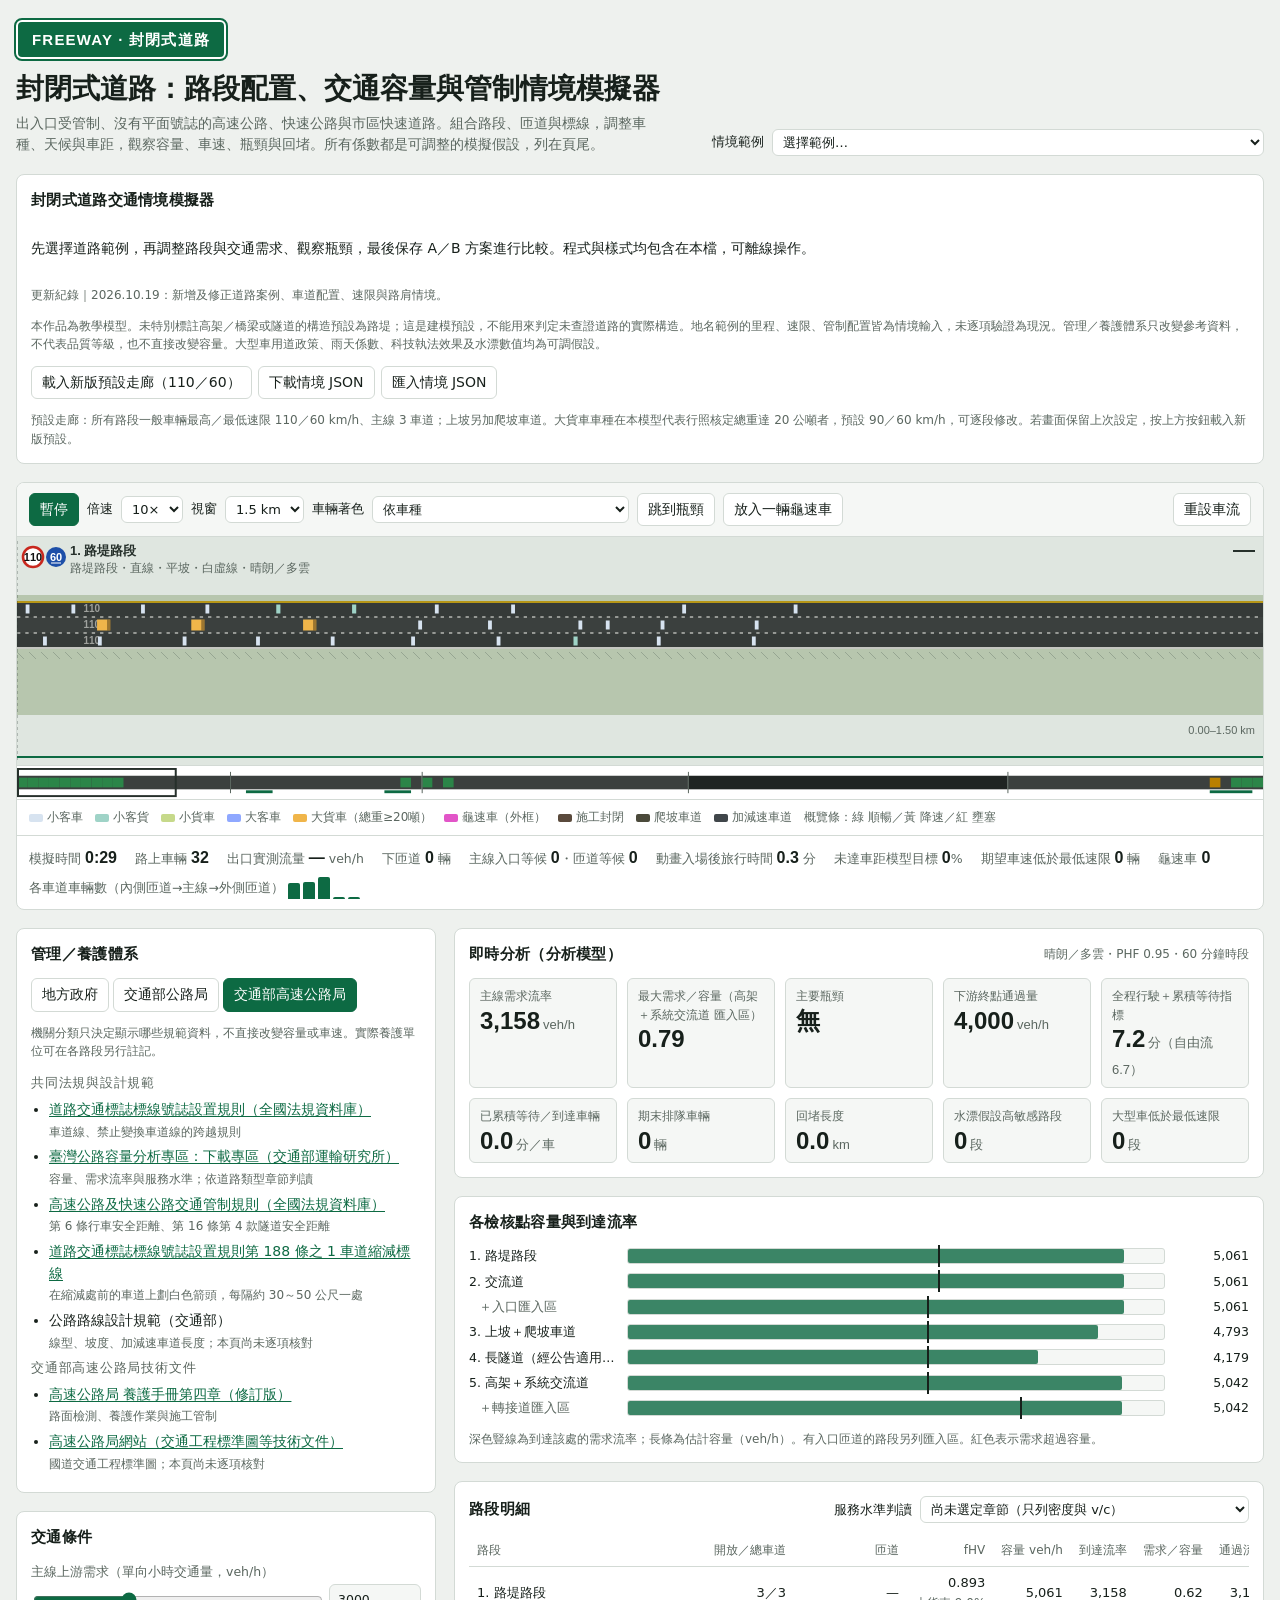
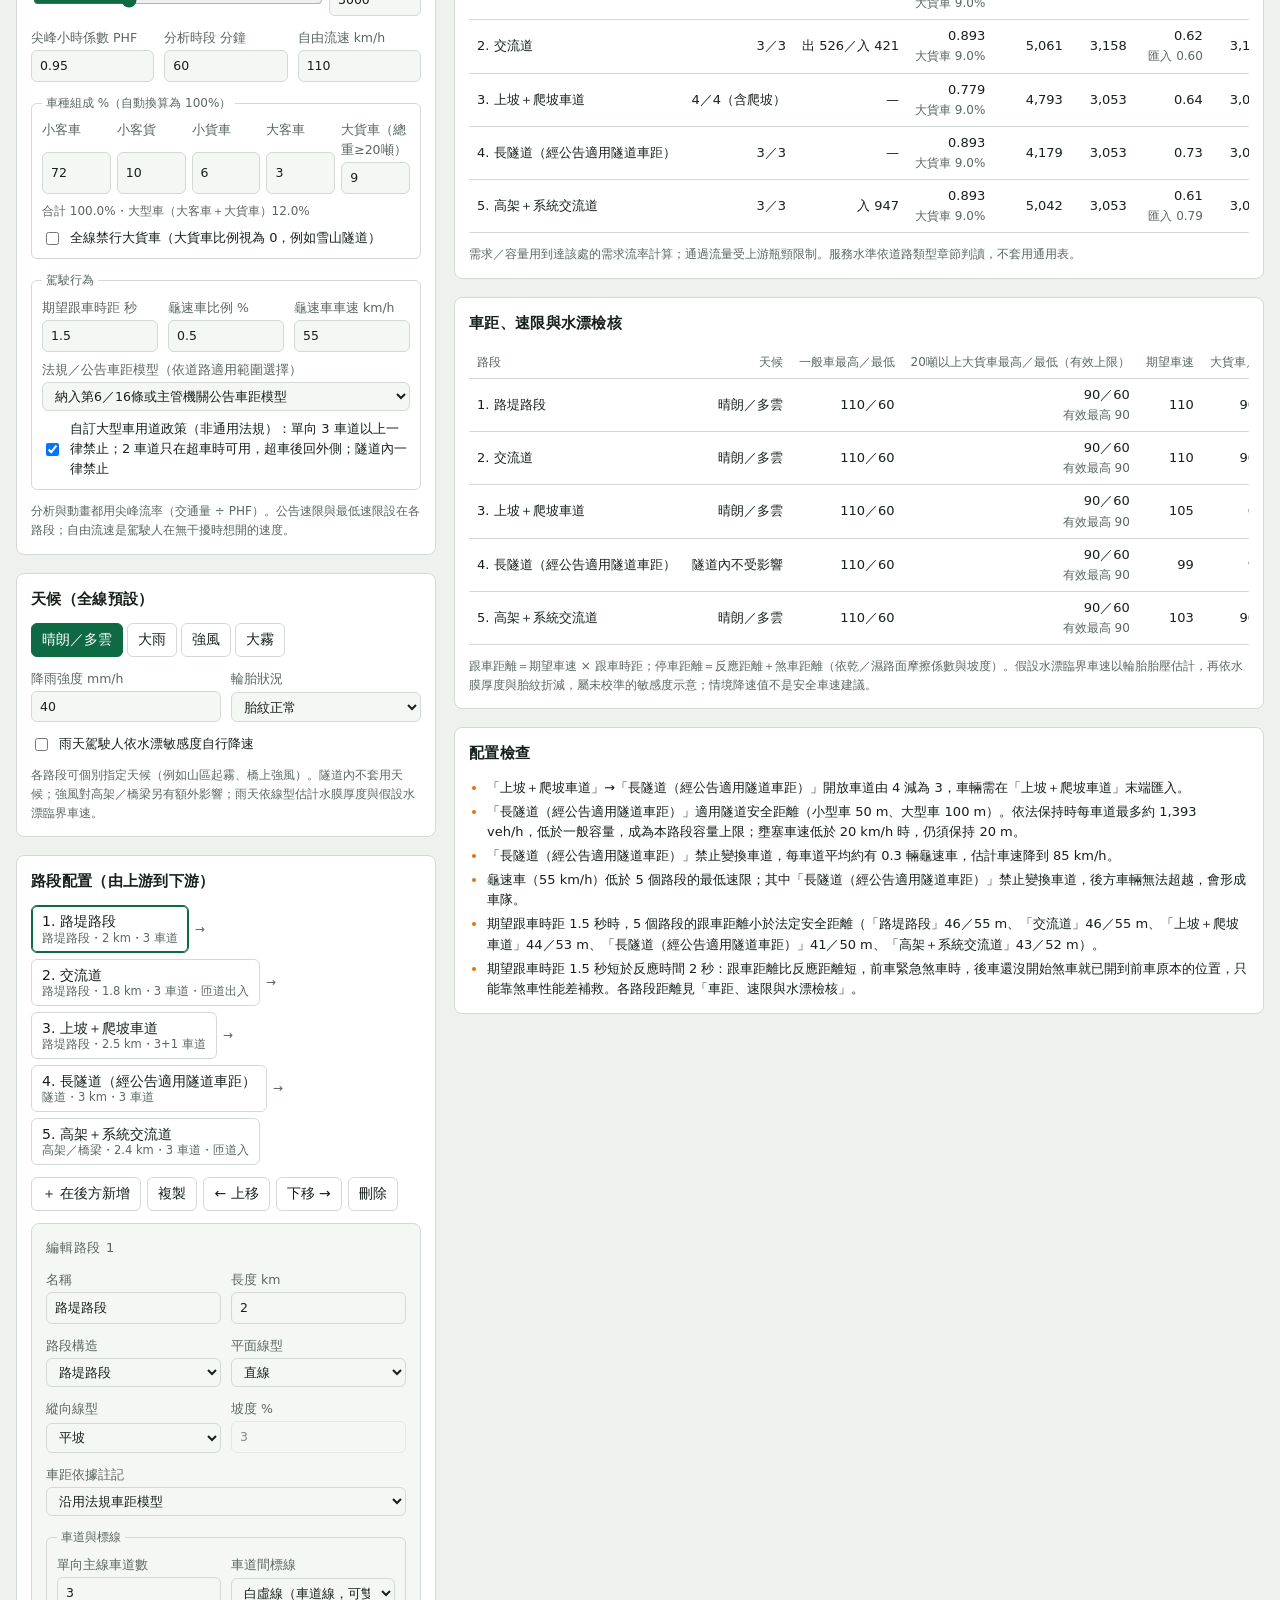
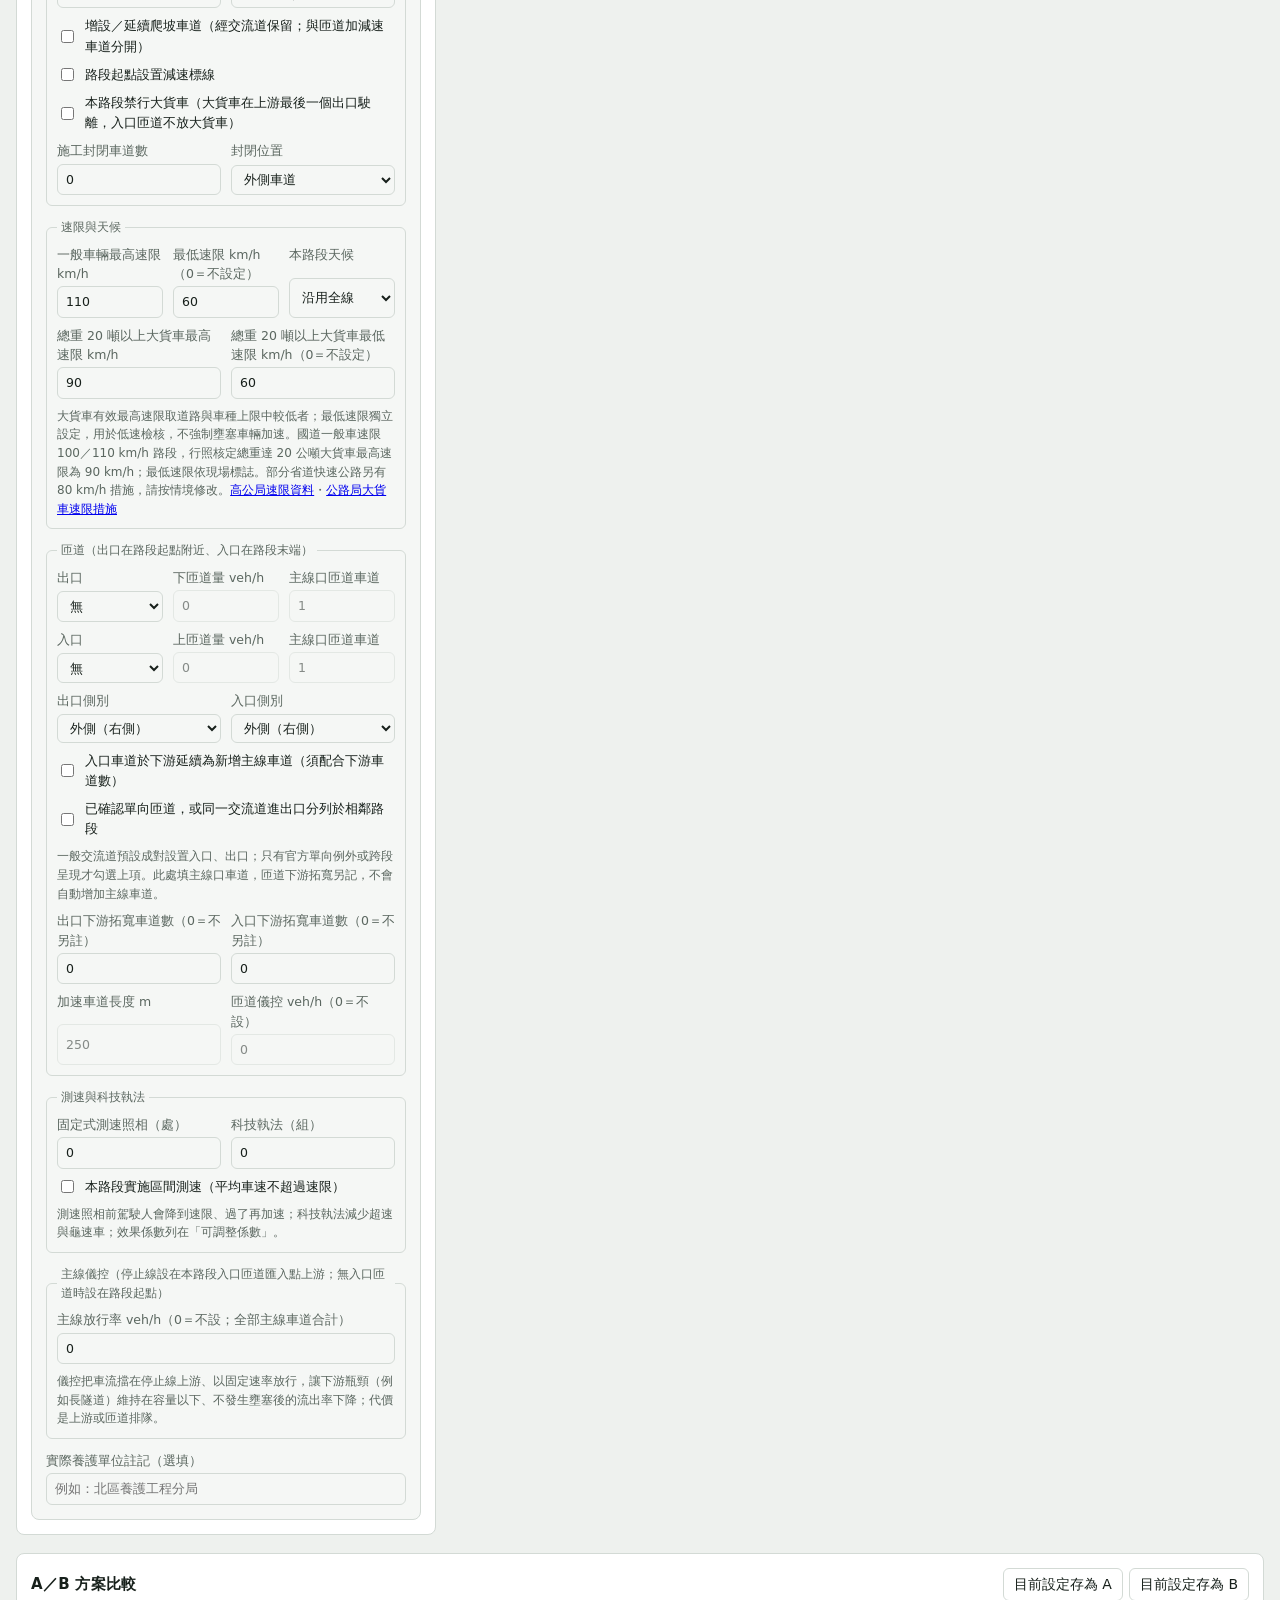
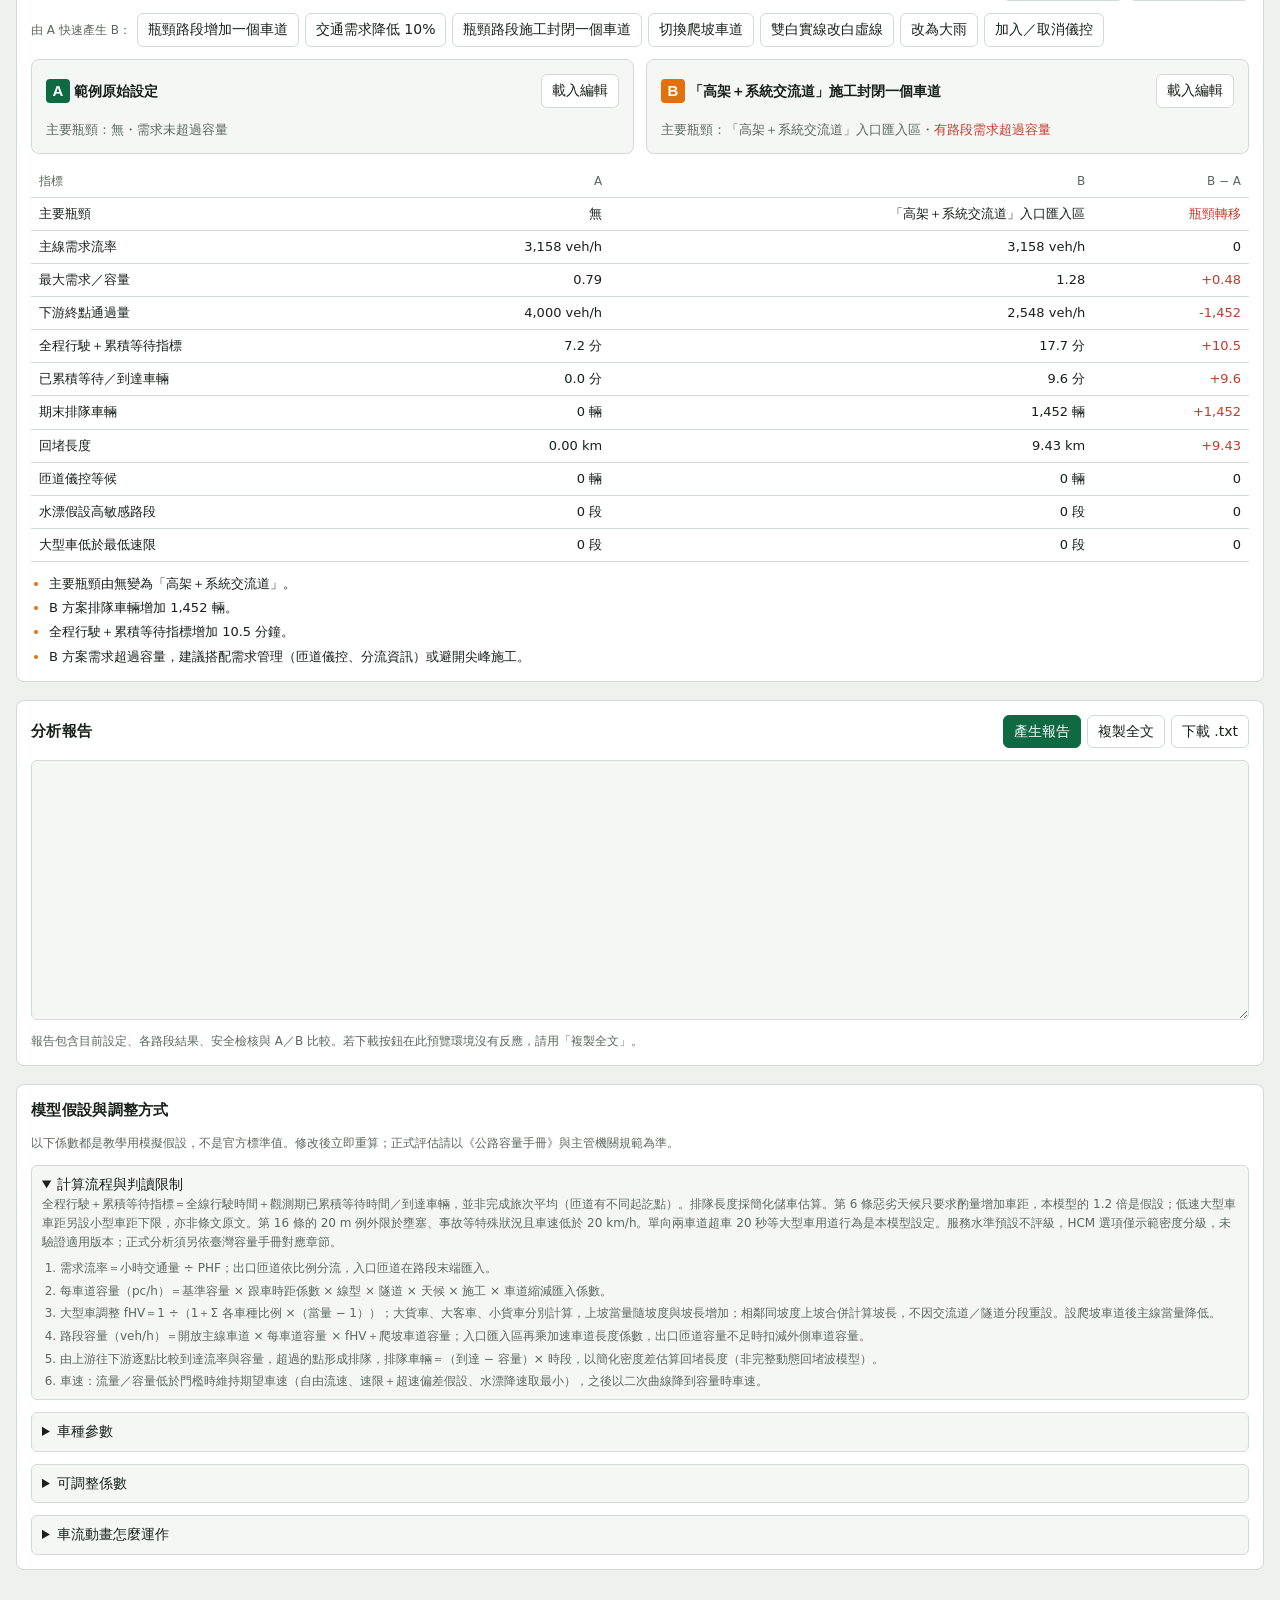
==== commit 42398a0a: "Clean up simulator title and retain update history" ====
--- a/index.html
+++ b/index.html
@@ -4,7 +4,7 @@
 <meta charset="utf-8">
 <meta name="viewport" content="width=device-width, initial-scale=1, viewport-fit=cover">
 <style>body{margin:0}[hidden]{display:none!important}</style>
-<title>封閉式道路交通情境模擬器｜第八版</title>
+<title>封閉式道路交通情境模擬器</title>
 <style>
 /* Layout: road strip on top (the thing you watch), settings column + analysis column below, then A/B, report and assumptions. Freeway guide-sign green is the one accent. */
 :root{
@@ -179,9 +179,10 @@
     </div>
   </header>
   <section id="routeInfo" class="card" hidden aria-label="路徑配置與查核依據"></section>
-  <section class="card" aria-label="整合版說明">
-    <h2>道路情境實驗室 · 整合版</h2>
-    <p>第八版 2026.10.19・請從範例選單重新載入新版路線。先選範例 → 調整路段與需求 → 觀察瓶頸 → 保存 A／B 比較。整合 Claude 進階版與 ChatGPT 檢核修正；程式、樣式均在本檔，可離線操作。</p>
+  <section class="card" aria-label="模擬器說明">
+    <h2>封閉式道路交通情境模擬器</h2>
+    <p>先選擇道路範例，再調整路段與交通需求、觀察瓶頸，最後保存 A／B 方案進行比較。程式與樣式均包含在本檔，可離線操作。</p>
+    <p class="note">更新紀錄｜2026.10.19：新增及修正道路案例、車道配置、速限與路肩情境。</p>
     <p class="note">本作品為教學模型。未特別標註高架／橋梁或隧道的構造預設為路堤；這是建模預設，不能用來判定未查證道路的實際構造。地名範例的里程、速限、管制配置皆為情境輸入，未逐項驗證為現況。管理／養護體系只改變參考資料，不代表品質等級，也不直接改變容量。大型車用道政策、雨天係數、科技執法效果及水漂數值均為可調假設。</p>
     <div class="toolrow"><button id="defaultCorridor" type="button">載入新版預設走廊（110／60）</button><button id="jsonSave" type="button">下載情境 JSON</button><button id="jsonLoad" type="button">匯入情境 JSON</button><input id="jsonFile" type="file" accept=".json,application/json" hidden><span id="jsonNote" role="status"></span></div>
     <p class="note">預設走廊：所有路段一般車輛最高／最低速限 110／60 km/h、主線 3 車道；上坡另加爬坡車道。大貨車車種在本模型代表行照核定總重達 20 公噸者，預設 90／60 km/h，可逐段修改。若畫面保留上次設定，按上方按鈕載入新版預設。</p>
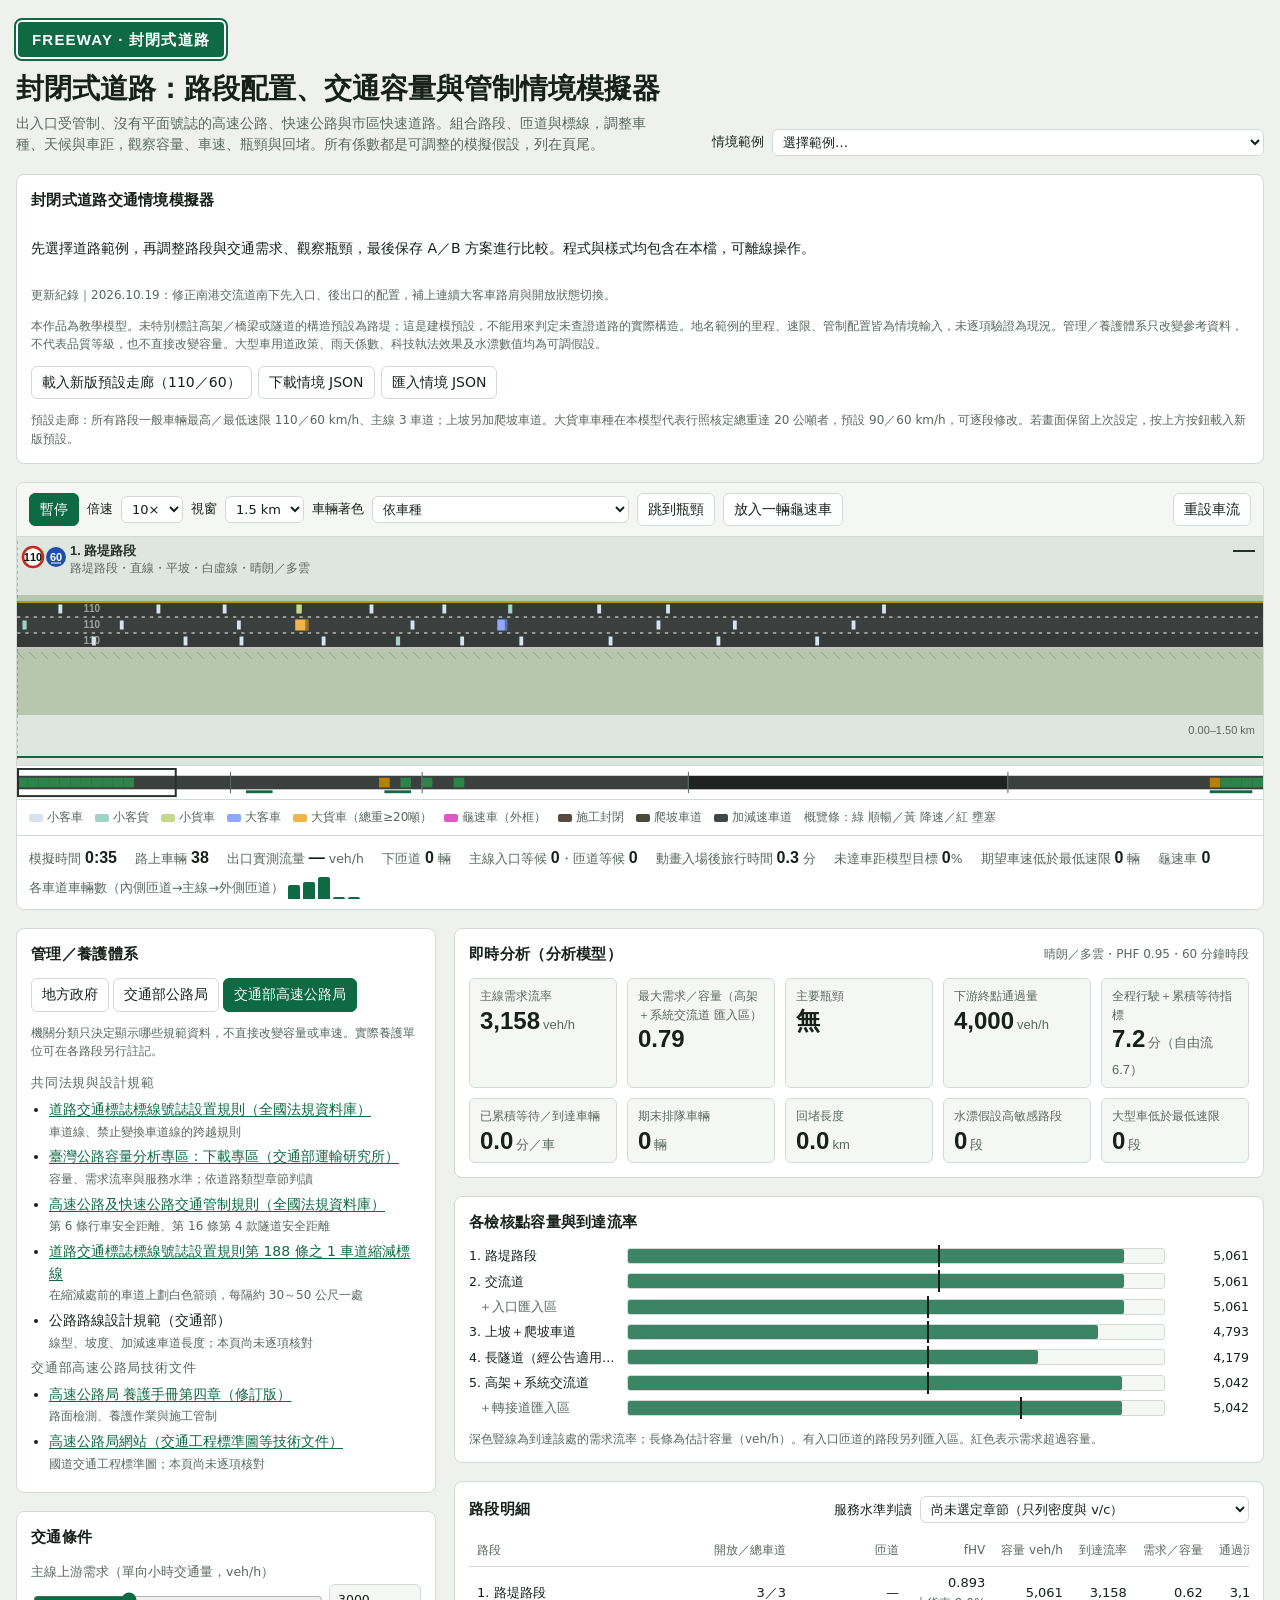
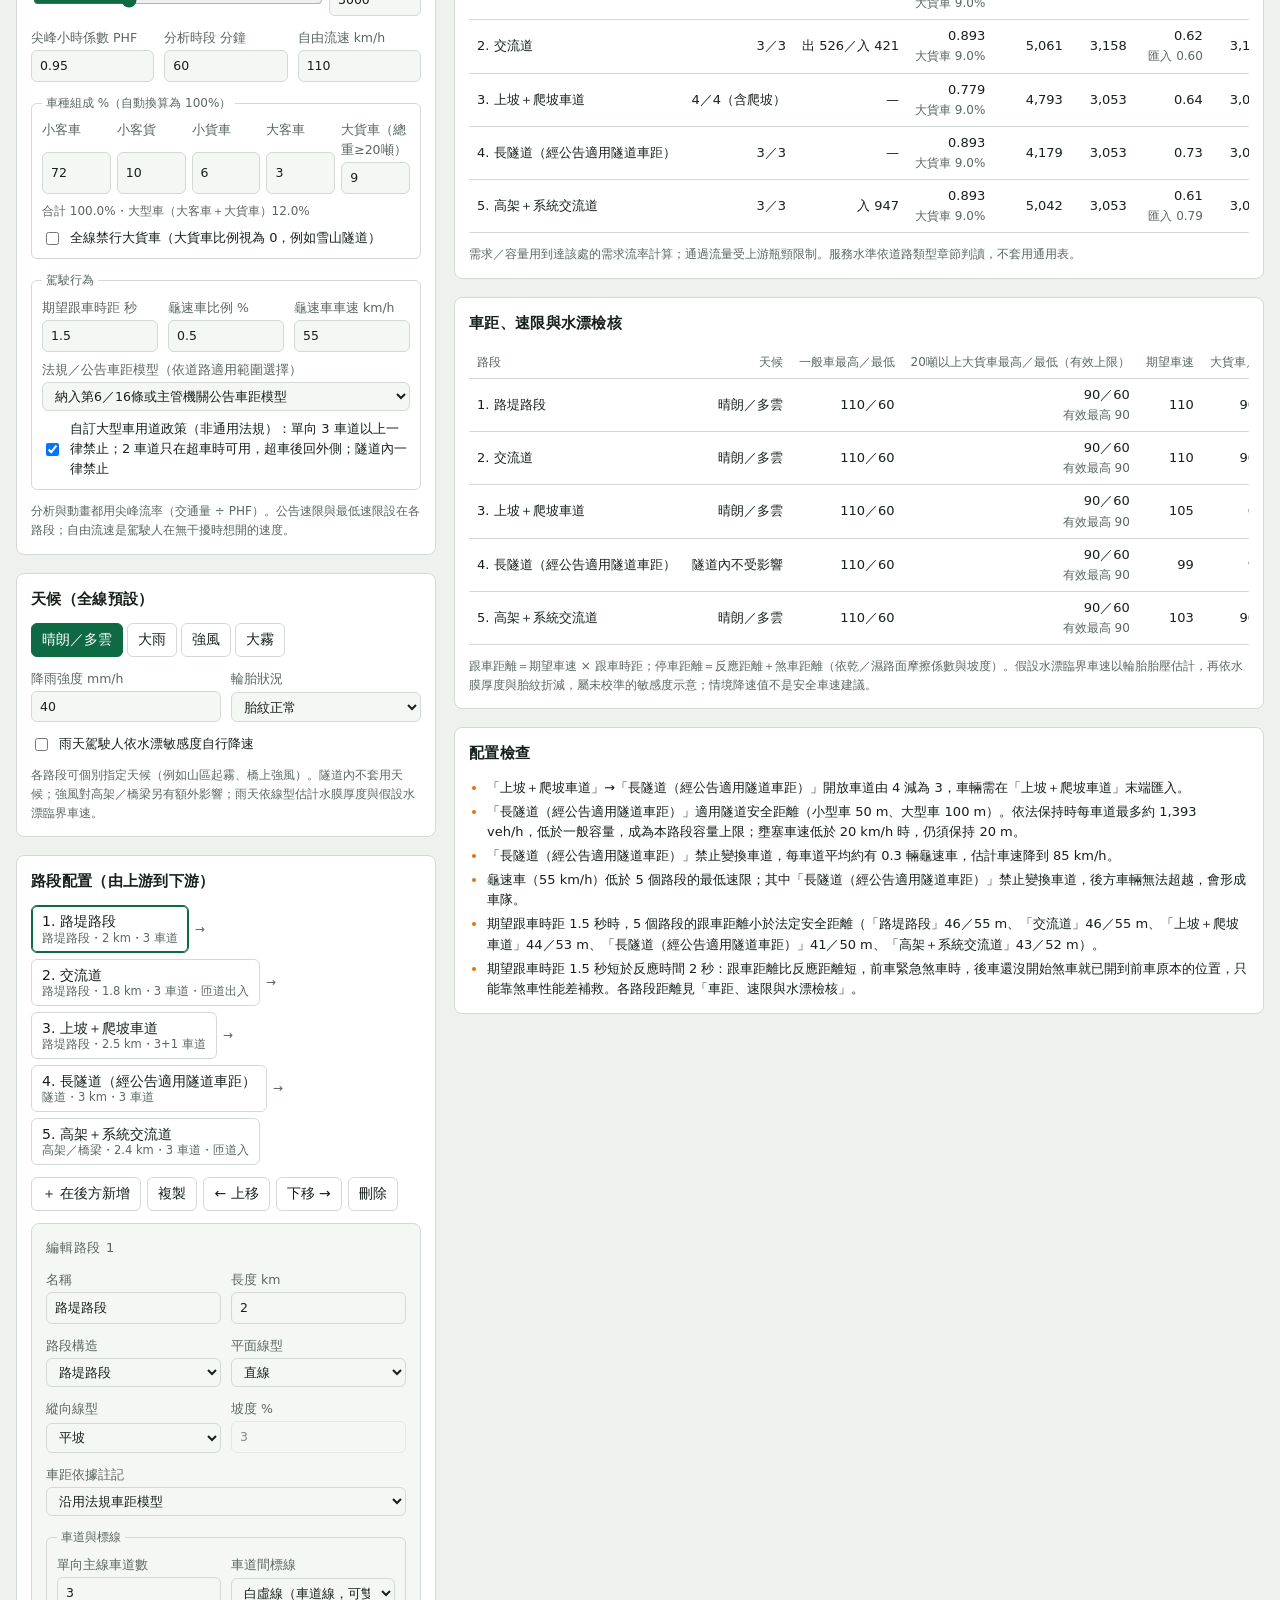
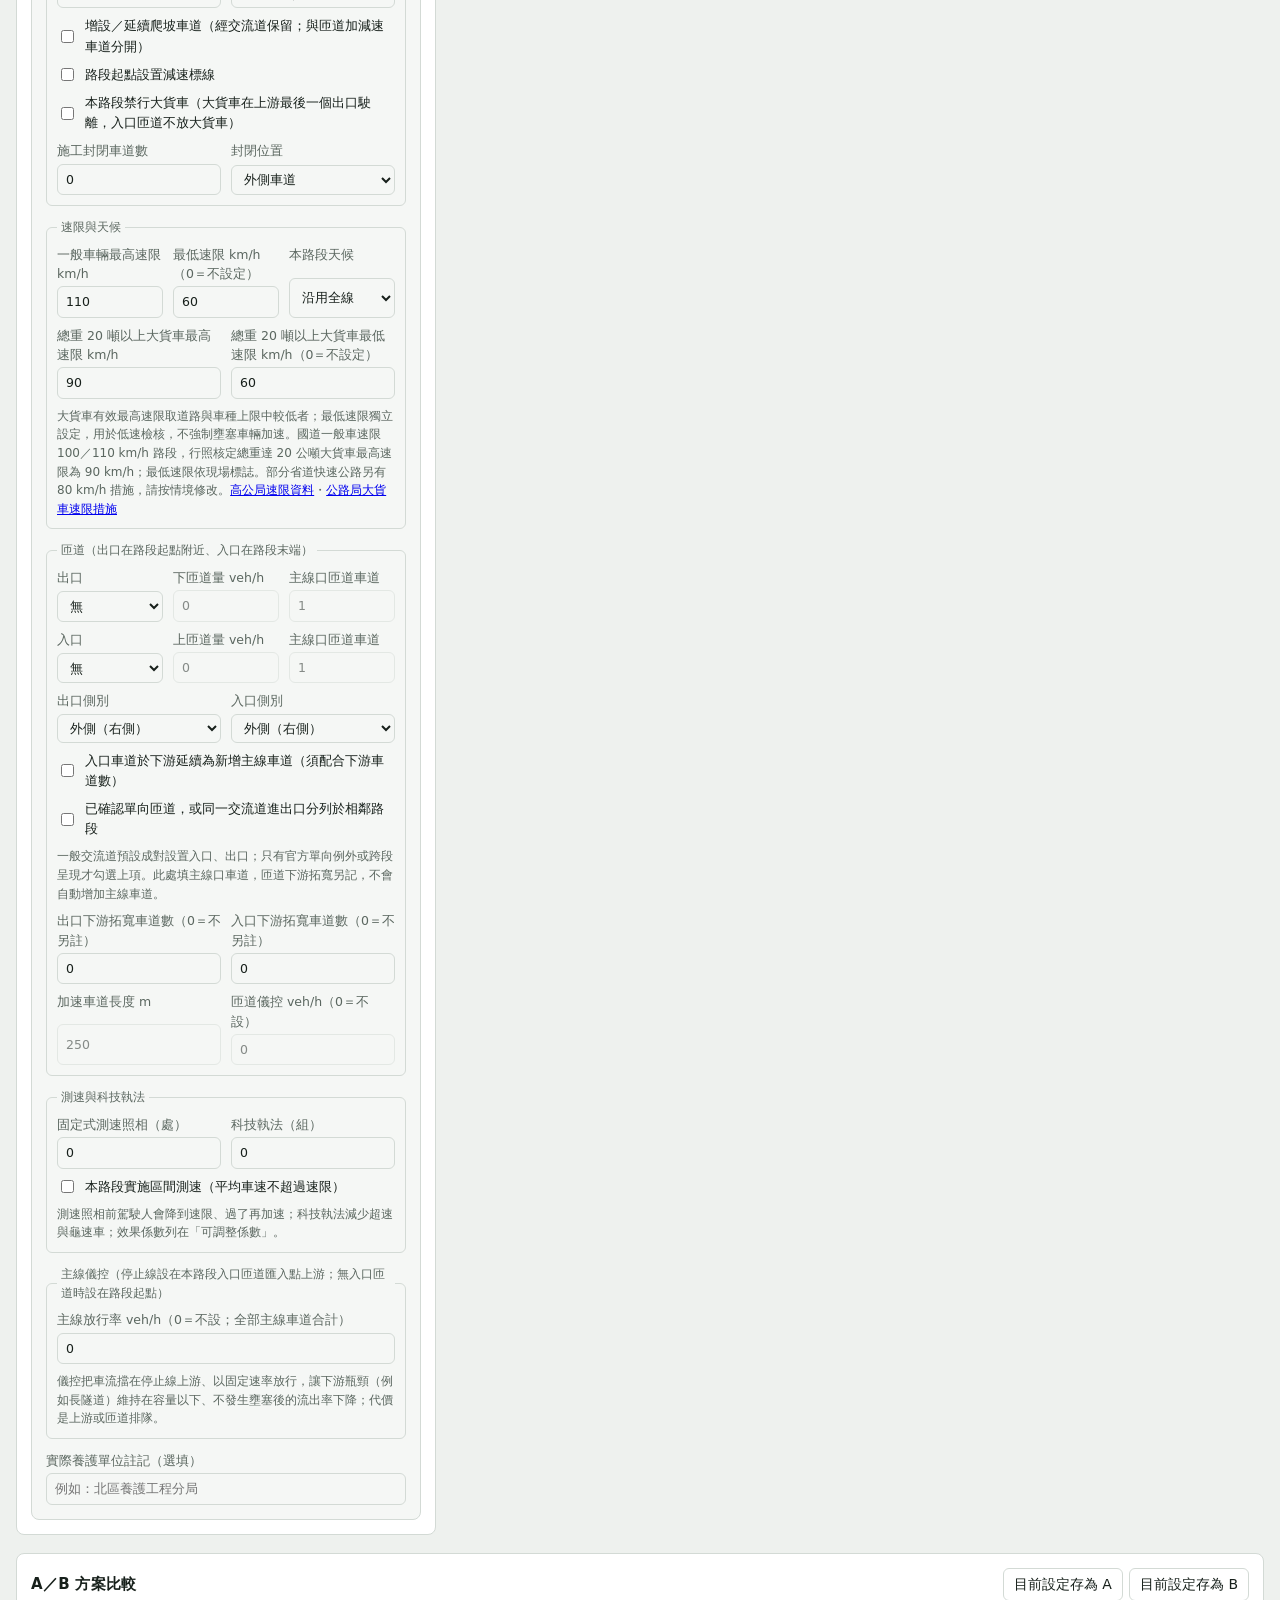
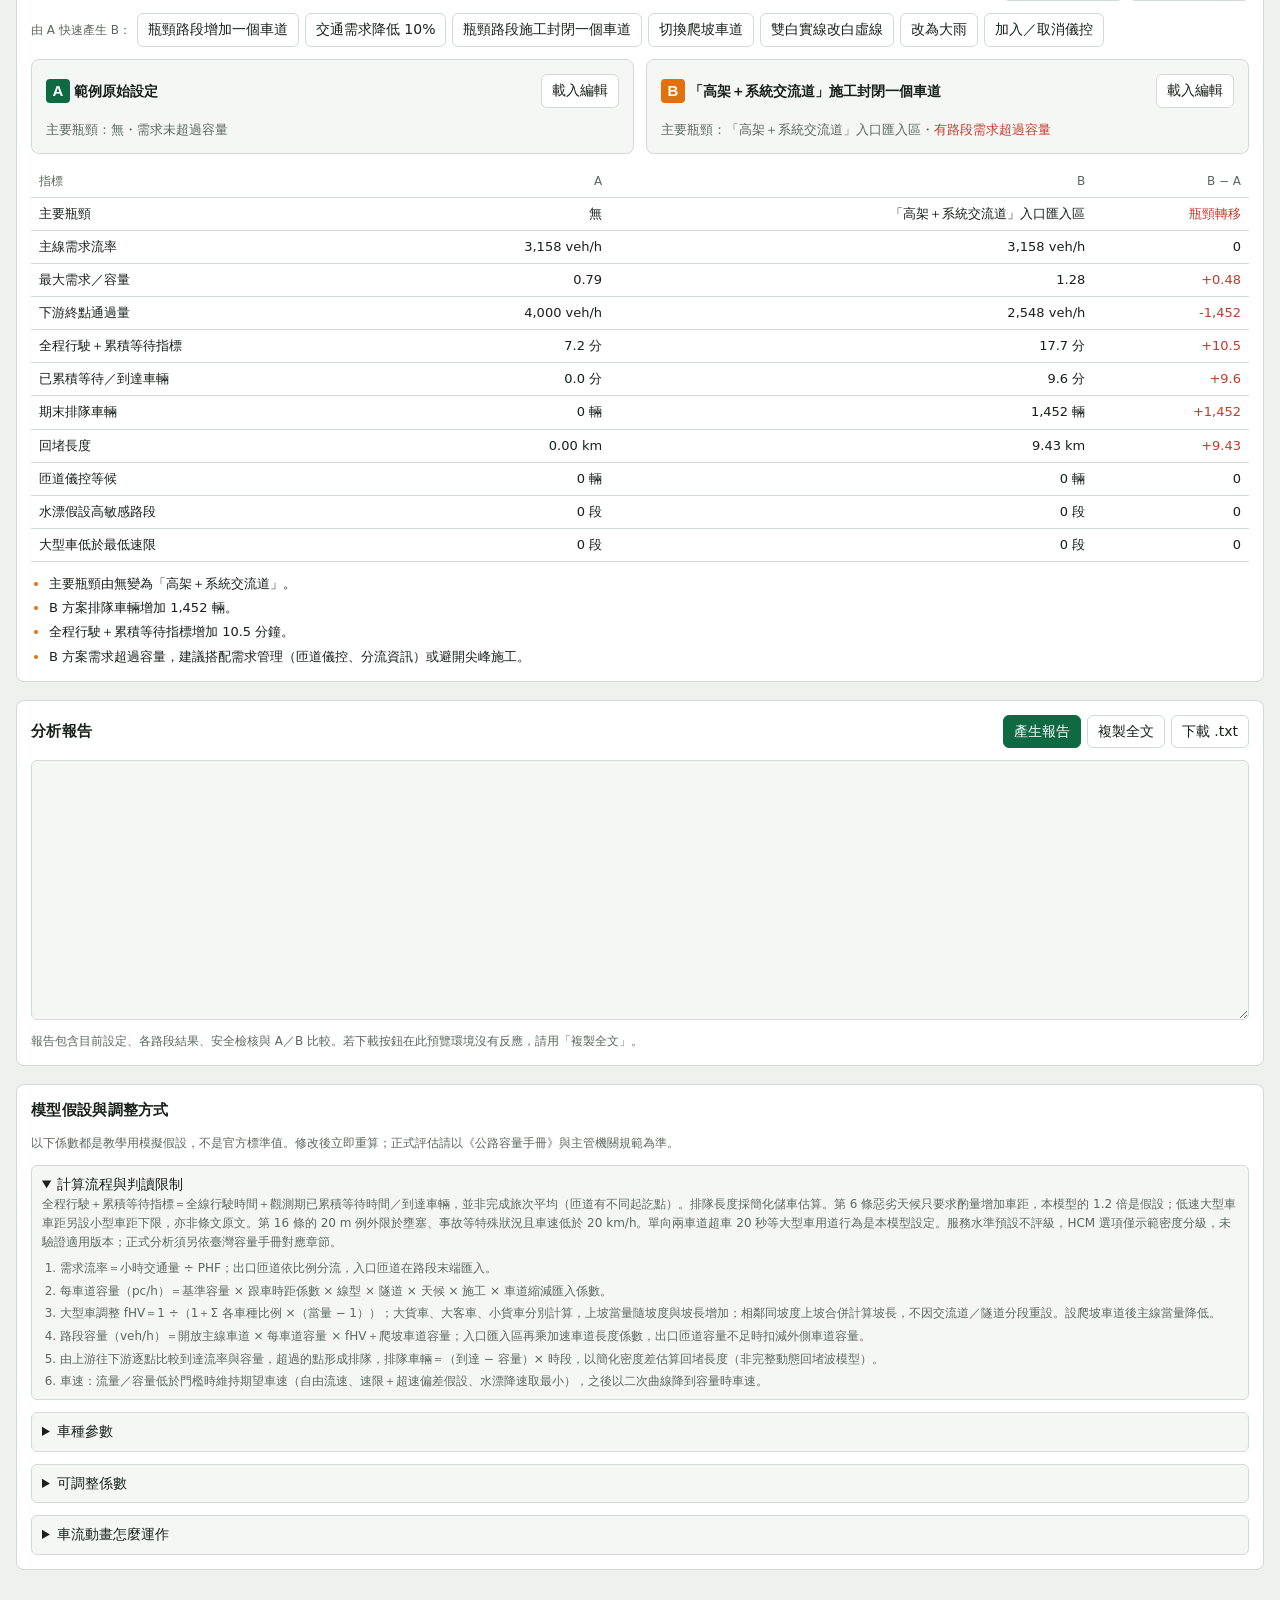
==== commit a85033f8: "Correct Nangang southbound ramp order and continuous bus shoulder" ====
--- a/index.html
+++ b/index.html
@@ -182,7 +182,7 @@
   <section class="card" aria-label="模擬器說明">
     <h2>封閉式道路交通情境模擬器</h2>
     <p>先選擇道路範例，再調整路段與交通需求、觀察瓶頸，最後保存 A／B 方案進行比較。程式與樣式均包含在本檔，可離線操作。</p>
-    <p class="note">更新紀錄｜2026.10.19：新增及修正道路案例、車道配置、速限與路肩情境。</p>
+    <p class="note">更新紀錄｜2026.10.19：修正南港交流道南下先入口、後出口的配置，補上連續大客車路肩與開放狀態切換。</p>
     <p class="note">本作品為教學模型。未特別標註高架／橋梁或隧道的構造預設為路堤；這是建模預設，不能用來判定未查證道路的實際構造。地名範例的里程、速限、管制配置皆為情境輸入，未逐項驗證為現況。管理／養護體系只改變參考資料，不代表品質等級，也不直接改變容量。大型車用道政策、雨天係數、科技執法效果及水漂數值均為可調假設。</p>
     <div class="toolrow"><button id="defaultCorridor" type="button">載入新版預設走廊（110／60）</button><button id="jsonSave" type="button">下載情境 JSON</button><button id="jsonLoad" type="button">匯入情境 JSON</button><input id="jsonFile" type="file" accept=".json,application/json" hidden><span id="jsonNote" role="status"></span></div>
     <p class="note">預設走廊：所有路段一般車輛最高／最低速限 110／60 km/h、主線 3 車道；上坡另加爬坡車道。大貨車車種在本模型代表行照核定總重達 20 公噸者，預設 90／60 km/h，可逐段修改。若畫面保留上次設定，按上方按鈕載入新版預設。</p>
@@ -495,12 +495,15 @@
   xizhi:()=>xizhiRoute(false),
   xizhiElev:()=>xizhiRoute(true),
   nangang:()=>base({demand:3600,ffs:90,segments:[
-    realSeg(14,14.6,{name:'南港交流道（南港聯絡道・橫科入口）',lanes:3,off:ramp('ic',250),on:ramp('ic',900,1,250,0,{label:'南港聯絡道入口（2縮1後1車道）'}),note:'南下主線3車道；入口匝道由南港聯絡道2車道縮為1車道後匯入。'}),
-    realSeg(14.6,15.9,{name:'南港交流道—南港系統・3車道＋大客車專用路肩',lanes:3,off:ramp('sys',120,1,250,0,{label:'大客車專用路肩→國5南港系統',busOnly:true,auxFrom:0,auxLen:1300}),note:'依現場：一般車道3條；外側路肩自橫科入口起開放大客車，至南港系統匝道入口止，小型車不得使用。路肩大客車流量120輛／小時為教學假設。'}),
-    realSeg(15.9,16.5,{name:'國3南下・南港系統（接國5）',struct:'elevated',lanes:3,align:'curve',off:ramp('sys',600),on:ramp('sys',700,1,300),note:'南港系統出口往國5（一般車輛），大客車專用路肩於此出口前結束。轉接道車道數待標線圖核對。'})]}),
+    realSeg(14,14.6,{name:'南港南入・聯絡道2縮1後匯入',lanes:3,on:ramp('ic',900,1,250,0,{label:'南港聯絡道南下入口',approachLanes:2}),partial:true,shoulder:{open:true,limit:60,from:552},note:'依提供的空照圖與官方入口縮減公告：國3保留3主線，聯絡道上游2車道縮為1車道後匯入，並非先有一個南下出口。加速車道末端銜接大客車路肩。圖上事件分界為示意，非測量鼻端里程。'}),
+    realSeg(14.6,14.9,{name:'南港入口後・3主線＋大客車路肩',lanes:3,shoulder:{open:true,limit:60},note:'入口與後方橫科出口間保留3條一般主線及外側路肩；路肩不是第4條一般車道，也不在此新增出口。'}),
+    realSeg(14.9,15.35,{name:'南港南出・橫科路出口',lanes:3,off:ramp('ic',250,1,250,0,{label:'南港南出→橫科路',shape:'loop'}),partial:true,shoulder:{open:true,limit:60},note:'依官方南港交流道示意圖：南下入口在先，橫科路出口在後，分開呈現；不是16K僅北出的南深路出口。匝道形狀參考提供的空照圖，動畫以彎曲支線示意。大客車路肩在出口分流區與離場車輛共用外側空間。'}),
+    realSeg(15.35,15.99,{name:'橫科出口後—南港系統前・大客車路肩延續',lanes:3,shoulder:{open:true,limit:60},note:'路肩連續至官方南港系統15K990管制終點；車種僅大客車，路肩速限60。此處不再用假設120輛的出口代表路肩。'}),
+    realSeg(15.99,16.5,{name:'南港系統・往國5出口及南下匯入',struct:'elevated',lanes:3,align:'curve',off:ramp('sys',600,1,250,0,{label:'南港系統→國5宜蘭'}),on:ramp('sys',700,1,300),note:'此段才列往國5的系統出口，後方另有國5來車匯入。3主線續行；精確匝道口位置、長度及車道數仍為情境值。'})]}),
   nangangLink:()=>base({demand:1500,ffs:80,legalMode:'none',mix:{car:78,van:9,ltruck:6,bus:3,truck:4},segments:[
-    realSeg(0,1.2,{name:'南港聯絡道・直線2車道＋大客車路肩',struct:'elevated',lanes:2,limit:80,truckLimit:80,minLimit:0,truckMinLimit:0,note:'現場：2一般車道，外側路肩為大客車專用（分時開放），不列一般車道。直線速限80沿用前版，待現場標誌核對；此處里程為聯絡路徑相對里程，非國3里程。'}),
-    realSeg(1.2,2.8,{name:'南港聯絡道・彎道2縮1（南下入口）',struct:'elevated',lanes:1,align:'curve',limit:60,truckLimit:60,minLimit:0,truckMinLimit:0,note:'現場：彎道起點限速60，外側車道以縮減箭頭併入內側，成為1車道入口匝道；大客車路肩續行，接國3南下路肩。'})] }),
+    realSeg(0,1.2,{name:'南港聯絡道・直線2車道＋大客車路肩',struct:'elevated',lanes:2,limit:80,truckLimit:80,minLimit:0,truckMinLimit:0,shoulder:{open:true,limit:60},note:'2條一般車道，外側路肩不列一般車道；預設示範假日10時大客車開放情境。直線速限80沿用前版，待現場牌面核對；相對里程非國3里程。'}),
+    realSeg(1.2,1.5,{name:'南港聯絡道・彎道2縮1漸變區',struct:'elevated',lanes:2,align:'curve',limit:60,truckLimit:60,minLimit:0,truckMinLimit:0,shoulder:{open:true,limit:60},note:'外側一般車道在本段末以縮減箭頭併入內側，大客車路肩另行銜接；精確漸變長度為示意。'}),
+    realSeg(1.5,2.8,{name:'南港南下入口・1一般車道＋大客車路肩',struct:'elevated',lanes:1,align:'curve',limit:60,truckLimit:60,minLimit:0,truckMinLimit:0,shoulder:{open:true,limit:60},note:'1條一般入口車道，外側另列大客車路肩；旅次至匯入國3前結束，不能把兩條都視為一般入口車道。'})] }),
   ankeng:()=>base({demand:4300,ffs:100,mix:{car:72,van:10,ltruck:8,bus:3,truck:7},segments:[
     realSeg(30.5,31.8,{name:'國3南下・安坑交流道（出口＋雙車道入口）',lanes:3,off:ramp('ic',650),on:ramp('ic',900,2,300),note:'入口以2車道建模；主線口是否再縮減、匯入後車道配置待現場標線圖核對。'}),
     realSeg(31.8,32.585,{name:'安坑交流道—安坑隧道（平坡高架）',struct:'elevated',lanes:3,grade:'level',gradePct:0,note:'依使用者提供的現地地圖與指正：進安坑隧道前為高架、平坡；移除先前虛設的3%上坡。'}),
@@ -636,6 +639,8 @@
  ['五股—泰山3＋1＋2車道配置（國道警察）','https://www.hpb.npa.gov.tw/ch/app/news/view?id=2589&module=news&serno=A241426'],
  ['泰山—林口3主線＋1爬坡道與路肩措施','https://www.freeway.gov.tw/Print.aspx?cnid=193&p=19045'],
  ['南港南下入口縮為1車道公告','https://www.freeway.gov.tw/Print.aspx?cnid=193&p=10086'],
+ ['南港交流道官方拓樸示意圖','https://www.freeway.gov.tw/UserFiles/File/Traffic/7-1-2/交流道示意圖_102.10/03-014南港.jpg'],
+ ['高公局・開放路肩資訊（含115年9月南港措施調整）','https://www.freeway.gov.tw/Print.aspx?cnid=183&p=1'],
  ['林口A出口匝道下游拓寬','https://www.freeway.gov.tw/Upload/Html/201638131/page03.html'],
  ['林口新匝道預計2027年開放','https://www.motc.gov.tw/ch/app/news_list/view?id=14&module=news&serno=91506bdd-2f49-4d5b-a0ee-fa1f3e72c07d']
 ];
@@ -643,8 +648,8 @@
  shiding:{title:'國5南下：石碇—烏塗—彭山—坪林',text:'爬坡道僅在5K800–9K300連續存在，跨烏塗隧道；9K442才進彭山隧道。坡度先設4%供互動比較，不能從有爬坡道推定精確坡度。'},
  xizhi:{title:'國1南下：五堵→汐止→汐止系統→汐五端→東湖／內湖',text:'汐止系統在汐止交流道之後。汐五端提供平面、高架分支；東湖南下只有入口。',branches:['xizhi','xizhiElev']},
  xizhiElev:{title:'國1南下：汐止系統→汐五轉接道→汐五高架→堤頂',text:'選擇高架路徑，不會把東湖平面交流道接在高架上。轉接與匝道確切車道數／速限仍有待核對項目。',branches:['xizhi','xizhiElev']},
- nangang:{title:'國3南下：環東／南港交流道→南港系統',branches:['nangang','nangangLink'],text:'國3南下主線3車道、速限90；南港聯絡道車流以1車道入口匯入。外側路肩自橫科入口至南港系統匝道入口為大客車專用，小型車不得使用，模擬中只有大客車會駛入。可切換聯絡道情境觀察，兩種需求分開計算。'},
- nangangLink:{title:'環東東向→南港南下入口聯絡道',branches:['nangang','nangangLink'],text:'南港聯絡道2車道，外側路肩為大客車專用；彎道起點限速60並2縮1，成為1車道南下入口。此情境僅計算聯絡道，到國3匯入點為止；國3主線另由主線路徑計算。大客車路肩不列一般車道。'},
+ nangang:{title:'國3南下：南港聯絡道入口→橫科出口→南港系統',branches:['nangang','nangangLink'],text:'依空照圖與官方示意圖重排：先由南港聯絡道2縮1匯入，後設橫科路南下出口，再到南港系統往國5。國3始終保留3主線；大客車路肩獨立連續畫至15K990，不是另一個出口。路肩與主線需求分開判讀，解析容量暫不另外增加路肩容量。'},
+ nangangLink:{title:'環東東向→南港聯絡道→國3南下入口',branches:['nangang','nangangLink'],text:'先2條一般車道，經彎道縮為1條入口車道，大客車路肩另列並連續銜接。預設示範假日10時；公告為大客車平日16–20時、假日6–17時，路肩速限60。平日小型車另有聯絡道0K040至入口匝道0K410短段開放，未套用在本假日大客車情境。'},
  ankeng:{title:'國3南下：安坑交流道→平坡高架→安坑隧道→中和隧道→中和交流道',text:'進安坑隧道前已依現地指正改為平坡高架，取消虛設3%上坡。補齊兩座隧道及兩交流道進出口。35K以北90、以南100；兩入口先以雙車道模擬，主線口及合流後配置尚待當期標線圖核實。'},
  muzha:{title:'國3北上：木柵交流道→福德隧道→南深路出口→南港系統',text:'里程遞減，速限90。福德隧道在此範圍；木柵隧道在木柵交流道以南，不硬塞入本區間。南深路僅北出。'},
  wugu:{title:'國1南下：五股→泰山轉接道→林口（平面主線）',branches:['wugu','wuguAux','wuguElev']},
@@ -684,7 +689,7 @@
  tai63:{title:'公路局｜台63中投公路南下：大里→霧峰選段',text:'示範主線封閉、與側車道分離的省道路段，主線2車道，最高70為參考情境。高架另標、其餘預設路堤；匝道群與路段長度採簡化，不自動套用高速／快速公路第6條車距。',sources:['tai63','tai63Speed','tai63Bridge']}
 });
 function routeSources(sc){const m=ROUTE_META[sc.presetKey];return m?.sources?m.sources.map(k=>REGIONAL_SOURCES[k]):ROUTE_SOURCES}
-for(const [key,fn] of Object.entries(PRESETS))PRESETS[key]=()=>Object.assign(fn(),{presetKey:key,scenarioVersion:2026101904});
+for(const [key,fn] of Object.entries(PRESETS))PRESETS[key]=()=>Object.assign(fn(),{presetKey:key,scenarioVersion:2026101908});
 function routeName(key){return({nangang:'國3南下主線',nangangLink:'環東聯絡道與南下入口',xizhi:'平面往東湖／內湖',xizhiElev:'汐五高架往堤頂',wugu:'內側3車道・平面主線',wuguAux:'外側2輔助道・往林口',wuguElev:'高架2＋泰山轉接1→3'})[key]||key}
 function rampText(r){return r.kind==='none'?'無':`${r.label|| (r.kind==='sys'?'系統轉接道':'匝道')}（${r.side==='inner'?'內側／左側':'外側／右側'}）：主線口 ${r.lanes} 車道${r.downstreamLanes?'；下游最多 '+r.downstreamLanes+' 車道':''}${r.continues?'；延續為主線車道':''}${r.busOnly?'；限大客車':''}`}
 function renderRouteInfo(){
@@ -692,6 +697,8 @@
  const w=S.presetKey.startsWith('wugu');
  el.innerHTML=`<h2>${esc(m.title)}</h2><p>${esc(m.text||'五股—泰山配置以分離路徑表示，爬坡道與匝道各自獨立。')}</p>${m.branches?`<div class="toolrow" aria-label="選擇行駛路徑">${m.branches.map(k=>`<button type="button" data-route="${k}" aria-pressed="${k===S.presetKey}">${routeName(k)}</button>`).join('')}</div>`:''}
  ${w?`<div class="row3"><div class="grp"><b>內側：3 主線</b><p>平面往桃園；36K229起另加1爬坡道，延續至41K810。</p></div><div class="grp"><b>中間：1 輔助道</b><p>泰山轉接道上高架；接入既有高架2車道，合流後3車道。立體左右關係以官方圖為準。</p></div><div class="grp"><b>外側分離：2 輔助道</b><p>原泰山收費站平面往林口，與內側主線在後段匯合；不是額外的高架出口。</p></div></div><p>林口A（文化一路）與B（文化北路）分開呈現，共用南下入口列於後段。A下游拓寬3／4車道不等於主線分流口3／4車道。2027年預定新匝道未列入本版。</p>`:''}
+ ${S.segments.some(s=>s.shoulder)?`<div class="toolrow" aria-label="大客車路肩開放情境"><b>大客車路肩：</b><button type="button" data-shoulders="open" aria-pressed="${S.segments.filter(s=>s.shoulder).every(s=>s.shoulder.open)}">開放（假日10時情境）</button><button type="button" data-shoulders="closed" aria-pressed="${S.segments.filter(s=>s.shoulder).every(s=>!s.shoulder.open)}">關閉</button><span class="note">限大客車・60 km/h；平日16–20時、假日6–17時。此為情境切換，不連動電腦時鐘。</span></div>`:''}
+ ${['nangang','nangangLink'].includes(S.presetKey)&&S.scenarioVersion<2026101908?`<p role="status">目前載入的是較早保存的路線。<button type="button" data-route="${S.presetKey}">載入修正後的南港範例</button></p>`:''}
  <p class="note">路徑與資料基準：2026-10-19。此區說明範例原始設定；修改後以下表格會同步更新。已核對的是官方所列里程、方向與文件事項；坡度、流量、未取得標線圖的車道口數和圖上分段位置仍為可修改假設。動畫採單一路徑示意，不是多分支道路的完整流量分派。</p>
  <details><summary>檢視逐段車道、進出口與待核對事項（${S.segments.length}段）</summary><div class="tablewrap" style="overflow:auto"><table><thead><tr><th>行駛順序／里程 km</th><th>路段</th><th>主線＋爬坡道</th><th>出口配置</th><th>入口配置</th><th>依據／待核對</th></tr></thead><tbody>${S.segments.map((s,i)=>`<tr><td>${i+1}${s.kmStart!=null?`・${Number(s.kmStart).toFixed(3)}→${Number(s.kmEnd).toFixed(3)}`:''}</td><td>${esc(s.name)}</td><td>${s.lanes}${s.climb?'＋1':''}</td><td>${esc(rampText(s.off))}</td><td>${esc(rampText(s.on))}</td><td>${esc(s.note||'流量、標線與未特別標註數值屬情境假設。')}${s.partial?'（單向例外或同交流道跨段呈現）':''}</td></tr>`).join('')}</tbody></table></div></details>
  <details><summary>查核來源與適用範圍</summary><ul>${routeSources(S).map(([t,u])=>`<li><a href="${u}" target="_blank" rel="noopener">${t}</a></li>`).join('')}</ul><p class="note">官方交流道圖是拓樸示意，不等同逐車道標線圖；沒有資料的欄位不標示為已驗證。最低速限60仍為情境值，應依現場標誌調整。</p></details>`;
@@ -826,7 +833,7 @@
       capLegalLane=3600*vOp/sp;
       if(mainOpen*capLegalLane<capMain){capMain=mainOpen*capLegalLane;cap=capMain+capClimb;legalBinding=true}
     }
-    const rows=L.total+Math.max(off&&off.side!=='inner'?off.lanes:0,on&&on.side!=='inner'?on.lanes:0);maxRows=Math.max(maxRows,rows);
+    const rows=L.total+Math.max(off&&off.side!=='inner'?off.lanes:0,on&&on.side!=='inner'?on.lanes:0,s.shoulder?1:0);maxRows=Math.max(maxRows,rows);
     segs.push({i,src:s,wk,start:x*1000,end:(x+s.len)*1000,len:s.len,total:L.total,closed:L.closed,open:L.open,openSet:new Set(L.open),climbIdx:L.climbIdx,climbOpen,mainOpen,
       E,Em,ET,gradeRunLen,fHV,pcf,capLanePc,climbLanePc,capMain,capClimb,cap,ffs,desired,truckSp,busSp,merge,wCap,wFfs,hydro,follow,react,stop:react+brake,fric,legal,legalBinding,capLegalLane,tunnelRule,kJam,
       off,on,offCap,spill,onCap,accF,capMerge:cap*accF,meter:s.meter>0?s.meter:0,slowF,tech,mix,banCut:pre[i].banCut,cutVeh:pre[i].cutVeh,truckExit:pre[i].truckExit,offShareBase:pre[i].share,preOffShare:pre[i].offShare,onMix:pre[i].onMix});
@@ -1140,6 +1147,7 @@
     L.push(`   車道 ${g.open.length}/${g.total}${g.climbOpen?'（含爬坡車道）':''}・標線 ${LBL.markingShort[s.marking]}${s.slowMark?'・減速標線':''}・一般車速限 ${s.limit}／最低 ${s.minLimit||'未設定'}・20噸以上大貨車速限 ${s.truckLimit}／最低 ${s.truckMinLimit||'未設定'}（有效最高 ${Math.min(s.limit,s.truckLimit)}）・天候 ${s.struct==='tunnel'?'隧道內':LBL.weather[g.wk]}`);
     if(s.kmStart!=null)L.push(`   里程 ${s.kmStart}→${s.kmEnd} km`);if(s.note)L.push('   註記：'+s.note);if(s.grade==='up')L.push('   同坡度連續上坡計算長度 '+fmt(g.gradeRunLen,3)+' km（跨路段標籤不重設）');if(g.climbOpen)L.push('   爬坡道獨立配置，與交流道匝道分開；連續路段不重複縮減。');
     if(g.off)L.push(`   ${rampText(s.off)}；出口：${LBL.offKind[s.off.kind]} ${fmt(s.off.vol)} veh/h（匝道容量 ${fmt(g.offCap)}${g.spill?'，回堵主線':''}）`);
+    if(s.shoulder)L.push(`   大客車路肩：${s.shoulder.open?'開放':'關閉'}，限大客車，最高${s.shoulder.limit} km/h；平日16–20時、假日6–17時。動畫另列路肩，解析容量未增加此路肩容量。`);
     if(g.meter)L.push(`   主線儀控：放行 ${fmt(g.meter)} veh/h（到達 ${fmt(g.meterArrive)} veh/h）`);
     if(g.on)L.push(`   ${rampText(s.on)}；入口：${LBL.onKind[s.on.kind]} ${fmt(s.on.vol)} veh/h${s.on.meter>0?`（匝道儀控 ${fmt(s.on.meter)} veh/h，等候 ${fmt(g.rampWait)} 輛）`:''}，加速車道 ${s.on.accel} m，匯入區容量 ${fmt(g.capMerge)}，需求／容量 ${fmt(g.dcMerge,2)}`);
     L.push(`   容量 ${fmt(g.cap)} veh/h・到達 ${fmt(g.arrive)}・需求／容量 ${fmt(g.dc,2)}・通過 ${fmt(g.flow)}・估計車速 ${fmt(g.queueKm>0.01?g.avgSpeed:g.speed)} km/h・密度 ${fmt(g.densityPc,1)} pc/km/ln${g.los?`・LOS ${g.los}`:''}`);
@@ -1175,6 +1183,7 @@
   sc.segments.forEach((s,i)=>{
     const n='路段 '+(i+1);for(const k of ['climb','slowMark','tunnelRule','truckBan','section'])if(typeof s[k]!=='boolean')e.push(n+k+'須為布林值');check(s.len,.02,20,n+'長度');check(s.lanes,1,6,n+'車道數');check(s.gradePct,0,15,n+'坡度');check(s.limit,30,130,n+'速限');check(s.minLimit,0,s.limit,n+'最低速限');check(s.truckLimit,30,130,n+'20噸以上大貨車最高速限');check(s.truckMinLimit,0,Math.min(s.limit,s.truckLimit),n+'20噸以上大貨車最低速限');
     const total=s.lanes+(s.climb?1:0);check(s.wzClose,0,total-1,n+'施工封閉數（須至少保留一車道）');
+    if(s.shoulder!=null){const h=s.shoulder;if(typeof h!=='object'||typeof h.open!=='boolean')e.push(n+'路肩開放狀態無效');else{check(h.limit,30,130,n+'路肩速限');if(h.from!=null)check(h.from,0,s.len*1000,n+'路肩起點')}}
     ['lanes','wzClose','cams','tech'].forEach(k=>{if(!Number.isInteger(s[k]))e.push(n+k+'必須為整數')});
     check(s.meter,0,30000,n+'儀控');check(s.cams,0,20,n+'照相');check(s.tech,0,20,n+'執法');
     for(const k of ['struct','align','grade','marking','wzSide'])if(!Object.hasOwn(LBL[k],s[k]))e.push(n+k+'選項無效');
@@ -1198,6 +1207,7 @@
 document.addEventListener('click',e=>{
   const t=e.target.closest('button');if(!t)return;
   if(t.dataset.route){loadPreset(t.dataset.route);return}
+  if(t.dataset.shoulders){for(const s of S.segments)if(s.shoulder)s.shoulder.open=t.dataset.shoulders==='open';renderStatic();renderResults();resetSim();return}
   if(t.dataset.agency){S.agency=t.dataset.agency;renderStatic();renderResults();return}
   if(t.dataset.weather){S.weather=t.dataset.weather;renderStatic();renderResults();return}
   if(t.dataset.sel!==undefined){sel=+t.dataset.sel;renderChain();renderEditor();return}
@@ -1281,6 +1291,8 @@
   const bps=[];
   geo.segs.forEach(g=>{
     g.aux=[];bps.push(g.start);
+    g.shoulder=g.src.shoulder?{open:g.src.shoulder.open,limit:g.src.shoulder.limit,lane:g.total,x0:g.start+Math.min(g.src.shoulder.from||0,g.len*1000),x1:g.end}:null;
+    if(g.shoulder)bps.push(g.shoulder.x0,g.shoulder.x1);
     const nc=Math.max(0,g.src.cams|0),nt=Math.max(0,g.src.tech|0);g.camX=[...Array(nc)].map((_,k)=>g.start+(k+0.5)*(g.end-g.start)/nc);g.techX=[...Array(nt)].map((_,k)=>g.start+(k+0.5)*(g.end-g.start)/nt);g.mainOpenAtStop=Math.max(1,g.open.length-(g.climbOpen?1:0));
     const lane=g.total,len=g.end-g.start;
     if(g.off){const x0=g.off.auxFrom!=null?g.start+g.off.auxFrom:g.start+(g.i===0?Math.min(500,len*.3):Math.min(150,len*.1)),x1=g.off.auxLen?Math.min(g.end-50,x0+g.off.auxLen):x0+Math.min(250,len*.24);for(let j=0;j<g.off.lanes;j++)g.aux.push({kind:'decel',lane:g.off.side==='inner'?-1-j:lane+j,side:g.off.side,slot:j,x0,x1,seg:g.i,busOnly:!!g.off.busOnly,id:'d'+g.i+'-'+j})}
@@ -1314,21 +1326,32 @@
 function findAux(id){for(const g of geo.segs)for(const a of g.aux)if(a.id===id)return a;return null}
 function segAt(x){const s=geo.segs;for(let i=0;i<s.length;i++)if(x<s[i].end)return i;return s.length-1}
 function auxAt(lane,x,g){for(const a of g.aux)if(a.lane===lane&&x>=a.x0&&x<a.x1)return a;return null}
+function shoulderAt(g,lane,x){const h=g.shoulder;return !!(h&&h.open&&lane===h.lane&&x>=h.x0&&x<h.x1)}
+function shoulderFor(v,g){return !!(g.shoulder?.open&&v.cls==='bus')}
+function shoulderTaper(g){const d=g.drops?.[g.total-1];return d?d.xs:Math.max(g.start,g.end-Math.min(200,(g.end-g.start)*.7))}
+function shoulderShift(g,x){const h=g.shoulder,nx=geo.segs[g.i+1];if(!h||!nx?.shoulder||h.lane===nx.shoulder.lane)return 0;const st=shoulderTaper(g);return(nx.shoulder.lane-h.lane)*Math.max(0,Math.min(1,(x-st)/Math.max(1,g.end-st)))}
 function laneAvail(lane,x){
   const g=geo.segs[segAt(x)];
+  if(shoulderAt(g,lane,x))return true;
   if(g.openSet.has(lane)){const d=g.drops&&g.drops[lane];return !(d&&x>=d.xe)}
   const c=g.closeFrom&&g.closeFrom[lane];if(c!=null&&lane<g.total&&x<c+g.taper*0.5)return true;
   return !!auxAt(lane,x,g);
 }
-function nextEnd(lane,x,look){
-  if(!laneAvail(lane,x))return{x,here:true};
-  for(const bp of geo.bps){if(bp<=x)continue;if(bp-x>look)break;if(!laneAvail(lane,bp+0.01))return{x:bp}}
+function nextEnd(lane,x,look,v){
+  const origin=geo.segs[segAt(x)],available=pos=>{const g=geo.segs[segAt(pos)];let l=lane;
+    if(v&&shoulderFor(v,origin)&&lane===origin.shoulder.lane&&g.i>origin.i&&shoulderFor(v,g)&&g.shoulder.x0<=g.start+.1)l=g.shoulder.lane;
+    if(!laneAvail(l,pos))return false;if(!v||!shoulderAt(g,l,pos)||shoulderFor(v,g))return true;
+    const a=auxAt(l,pos,g);return !!(a&&((a.kind==='accel'&&v.entrySeg===g.i)||(a.kind==='decel'&&v.exit?.seg===g.i)));
+  };
+  if(!available(x))return{x,here:true};
+  for(const bp of geo.bps){if(bp<=x)continue;if(bp-x>look)break;if(!available(bp+0.01))return{x:bp}}
   return null;
 }
 function canCross(mk,dir){return mk==='dash'||(mk==='dashOuter'&&dir<0)||(mk==='dashInner'&&dir>0)}
 function heavy(v){return VC[v.cls].heavy}
 function usable(v,lane,x,ovt){
   if(lane<(geo.minLane||0))return false;const g=geo.segs[segAt(x)];
+  if(shoulderAt(g,lane,x)&&shoulderFor(v,g))return true;
   if(g.openSet.has(lane)||(lane>=0&&lane<g.total&&laneAvail(lane,x))){
     if(!laneAvail(lane,x))return false;
     if(lane===g.climbIdx&&!(heavy(v)||v.cls==='ltruck'||v.slow||v.entrySeg===g.i||(v.exit&&v.exit.seg===g.i)))return false;
@@ -1360,6 +1383,7 @@
   // a slow driver complies with the minimum limit where enough technology enforcement is installed
   const cap=v.slow?Math.max(S.slowSpeed,v.rc>g0.slowF?(vehicleMin(v,g0)||0):0)/3.6:Infinity;
   let sp=Math.min(cap,vDesired(v,g0)/3.6*f);
+  if(shoulderAt(g0,v.lane,v.x))sp=Math.min(sp,g0.shoulder.limit/3.6);
   if(g0.src.section||v.cls==='truck')sp=Math.min(sp,vehicleLimit(v,g0)/3.6);
   // an opened shoulder used as the exit lane has its own limit, separate from the mainline
   if(g0.src.off?.shoulderLimit){const a=auxAt(v.lane,v.x,g0);if(a&&a.kind==='decel')sp=Math.min(sp,g0.src.off.shoulderLimit/3.6)}
@@ -1435,7 +1459,7 @@
     const nearest=(ls)=>ls.length?ls.reduce((a,l)=>Math.abs(l-v.lane)<Math.abs(a-v.lane)?l:a,ls[0]):null;
     if(v.exit&&v.x>v.exit.x1+1)v.exit=null;
     if(v.exit&&v.lane===v.exit.lane&&v.x>=v.exit.x0-1){v.mreq=null;continue} // already in the deceleration lane (an acceleration lane upstream may share its lane index)
-    const end=nextEnd(v.lane,v.x,650);
+    const end=nextEnd(v.lane,v.x,650,v);
     if(v.exit&&v.x>=v.exit.x0-1500){
       mand=true;
       if(v.x>=v.exit.x0){dir=Math.sign(v.exit.lane-v.lane);dist=v.exit.x1-v.x}
@@ -1443,9 +1467,10 @@
       if(dir===0)mand=false;
     }
     let laneEnds=false; // only a lane that is running out justifies a forced (zipper) merge
-    if(!mand&&auxHere&&auxHere.kind==='accel'&&!auxHere.continues){mand=true;dir=auxHere.side==='inner'?1:-1;dist=auxHere.x1-v.x;laneEnds=true}
+    if(!mand&&auxHere&&auxHere.kind==='accel'&&!auxHere.continues&&!(shoulderFor(v,g)&&g.shoulder.lane===v.lane&&g.shoulder.x0<=auxHere.x1+.1)){mand=true;dir=auxHere.side==='inner'?1:-1;dist=auxHere.x1-v.x;laneEnds=true}
     else if(!mand&&end){mand=true;laneEnds=true;dist=end.x-v.x;const gx=segs[segAt(Math.min(geo.totalLen-1,end.x+0.01))];
-      const tg=gx.open.filter(l=>l!==gx.climbIdx&&laneAvail(l,v.x));const t=nearest(tg.length?tg:g.open);dir=t==null?0:Math.sign(t-v.lane)}
+      const shoulderContinues=shoulderFor(v,g)&&v.lane===g.shoulder.lane&&shoulderFor(v,gx)&&gx.shoulder.x0<=gx.start+.1;
+      if(shoulderContinues){mand=false;laneEnds=false}else{const tg=gx.open.filter(l=>l!==gx.climbIdx&&laneAvail(l,v.x));const t=nearest(tg.length?tg:g.open);dir=t==null?0:Math.sign(t-v.lane)}}
     else if(!mand&&v.lane===g.climbIdx&&!(heavy(v)||v.cls==='ltruck'||v.slow)){mand=true;dist=300;dir=-1}
     // a large vehicle may stay in the inner lane only for a short overtaking manoeuvre
     else if(!mand&&heavy(v)&&S.truckNoInner&&v.lane===0&&!usable(v,0,v.x+0.1,v.ovtT!=null&&sim.t-v.ovtT<20)){mand=true;dist=sim.t-(v.ovtT??-99)<30?250:60;dir=1}
@@ -1462,15 +1487,18 @@
       const gapC=lead?lead.x-lead.len-v.x:1e9;
       // on two lanes a large vehicle may use the inner lane only to overtake, then returns at the first chance
       const keepRight=heavy(v)&&v.lane===0&&S.truckNoInner?1:(v.cls==='truck'?0.9:v.cls==='bus'?0.5:v.slow?0.8:0);
-      if(keepRight&&usable(v,v.lane+1,v.x)&&rng()<keepRight)cands=[1];
+      if(shoulderFor(v,g)&&v.lane<g.shoulder.lane&&usable(v,v.lane+1,v.x)&&rng()<.85)cands=[1];
+      else if(keepRight&&usable(v,v.lane+1,v.x)&&rng()<keepRight)cands=[1];
       else if(lead&&gapC<120&&lead.v<v0*0.85)cands=heavy(v)?[-1]:[-1,1];
       else if(!heavy(v)&&v.lane===0&&gapC>250&&rng()<0.08)cands=[1];
     }
     for(const d of cands){
       const nl=v.lane+d;
-      const ok=usable(v,nl,v.x,d<0&&!mand&&heavy(v))||(mand&&laneAvail(nl,v.x)&&!(auxAt(nl,v.x,g)&&auxAt(nl,v.x,g).kind==='accel'));
+      const targetAux=auxAt(nl,v.x,g);
+      const restricted=shoulderAt(g,nl,v.x)&&!shoulderFor(v,g)&&!(targetAux?.kind==='decel'&&v.exit?.seg===g.i);
+      const ok=!restricted&&(usable(v,nl,v.x,d<0&&!mand&&heavy(v))||(mand&&laneAvail(nl,v.x)&&!(targetAux&&targetAux.kind==='accel')&&(!targetAux?.busOnly||v.cls==='bus')));
       if(!ok)continue;
-      if(!mand){const e2=nextEnd(nl,v.x,500);if(e2)continue}
+      if(!mand){const e2=nextEnd(nl,v.x,500,v);if(e2)continue}
       const taper=mand&&laneEnds&&(dist<300||!laneAvail(v.lane,v.x));
       if(!canCross(boundaryMark(g,v.lane,d,v.x),d)&&!taper)continue;
       const{lead,fol}=neighbors(L.get(nl),v.x,null);
@@ -1511,14 +1539,15 @@
         if(dS<v.v*v.v/3+25){const key=gm.i+':'+lane,hw=gm.mainOpenAtStop*3600/gm.meter;if(sim.t>=(sim.meterNext[key]||0)){v.mpass=gm.i;sim.meterNext[key]=sim.t+hw;continue}}
         a=Math.min(a,idmAcc(v.v,v0,dS-1,v.v,p,p.T))}
       const isExitLane=v.exit&&lane===v.exit.lane&&v.x>=v.exit.x0-1;
-      if(!isExitLane){const end=nextEnd(lane,v.x,600);if(end&&!end.here)a=Math.min(a,idmAcc(v.v,v0,end.x-v.x-1,v.v,p,p.T));else if(end&&end.here)a=Math.min(a,-4)} // past the end of its lane: stop and wait to merge
+      if(!isExitLane){const end=nextEnd(lane,v.x,600,v);if(end&&!end.here)a=Math.min(a,idmAcc(v.v,v0,end.x-v.x-1,v.v,p,p.T));else if(end&&end.here)a=Math.min(a,-4)} // past the end of its lane: stop and wait to merge
       v.acc=Math.max(-9,a);
     }
   }
   const out=[];
   for(const v of sim.vehs){
     if(v.off){v.off.d+=v.v*dt;if(v.off.d<v.off.len)out.push(v);continue}
-    v.v=Math.max(0,v.v+v.acc*dt);v.x+=v.v*dt;
+    const oldG=geo.segs[segAt(v.x)];v.v=Math.max(0,v.v+v.acc*dt);v.x+=v.v*dt;
+    const newG=geo.segs[segAt(v.x)];if(oldG!==newG&&shoulderFor(v,oldG)&&v.lane===oldG.shoulder.lane&&shoulderFor(v,newG)&&newG.shoulder.x0<=newG.start+.1)v.lane=newG.shoulder.lane;
     if(v.exit&&v.lane===v.exit.lane&&v.x>=v.exit.x1){v.off={d:0,len:200,x:v.exit.x1};sim.rampExits++;out.push(v);continue}
     if(v.cls==='truck'&&geo.segs[segAt(v.x)].src.truckBan){sim.detour=(sim.detour||0)+1;continue} // no exit before the ban: detours
     if(v.x>=geo.totalLen){sim.exits.push(sim.t);sim.tts.push(sim.t-v.born);if(sim.tts.length>80)sim.tts.shift();continue}
@@ -1613,12 +1642,13 @@
       ctx.fillStyle=C.aux;
       if(a.kind==='decel'){
         poly([[ax0,y],[ax0+tl,y+LANE_H],[ax1,y+LANE_H],[ax1,y]],C.aux);
-        poly([[ax1-6,y],[ax1+rl,y+RAMP_H-6],[ax1+rl,y+RAMP_H-6+LANE_H],[ax1-6-LANE_H*0.8,y+LANE_H]],C.aux);
-        const gore=[[ax1,y],[ax1+rl,y],[ax1+rl,y+RAMP_H-6]];poly(gore,C.grass);hatch(gore,C.mark,8);
+        const loop=g.off.shape==='loop';
+        if(loop)drawLoopRamp(a,ax1,y,sc);else poly([[ax1-6,y],[ax1+rl,y+RAMP_H-6],[ax1+rl,y+RAMP_H-6+LANE_H],[ax1-6-LANE_H*0.8,y+LANE_H]],C.aux);
+        if(!loop){const gore=[[ax1,y],[ax1+rl,y],[ax1+rl,y+RAMP_H-6]];poly(gore,C.grass);hatch(gore,C.mark,8)}
         ctx.strokeStyle=C.mark;ctx.lineWidth=1.2;hline(ax0+tl,ax1,y,thickP,thickOff);
-        ctx.beginPath();ctx.moveTo(ax0,y);ctx.lineTo(ax0+tl,y+LANE_H);ctx.lineTo(ax1-6-LANE_H*0.8,y+LANE_H);ctx.lineTo(ax1+rl,y+RAMP_H-6+LANE_H);ctx.stroke();
-        ctx.beginPath();ctx.moveTo(ax1,y);ctx.lineTo(ax1+rl,y+RAMP_H-6);ctx.stroke();
-        if(a.slot===0)late.push({k:'sign',x:ax1+8,y:mirrorY(y+LANE_H+RAMP_H*0.55),t:(g.off.label|| (g.off.kind==='sys'?'轉接道 出口':'出口'))+' '+g.off.lanes+'車道',f:g.offFlow,al:'l'});
+        ctx.beginPath();ctx.moveTo(ax0,y);ctx.lineTo(ax0+tl,y+LANE_H);if(loop)ctx.lineTo(ax1,y+LANE_H);else{ctx.lineTo(ax1-6-LANE_H*0.8,y+LANE_H);ctx.lineTo(ax1+rl,y+RAMP_H-6+LANE_H)}ctx.stroke();
+        if(!loop){ctx.beginPath();ctx.moveTo(ax1,y);ctx.lineTo(ax1+rl,y+RAMP_H-6);ctx.stroke()}
+        if(a.slot===0)late.push({k:'sign',x:ax1+8,y:mirrorY(y+LANE_H+(loop?RAMP_H+4:RAMP_H*.55)),t:(g.off.label|| (g.off.kind==='sys'?'轉接道 出口':'出口'))+' '+g.off.lanes+'車道',f:g.offFlow,al:'l'});
       }else{
         const et=a.continues?0:tl;poly([[ax0,y],[ax1-et,y],[ax1,y],[ax1-et,y+LANE_H],[ax0,y+LANE_H]],C.aux);
         poly([[ax0-rl,y+RAMP_H-6],[ax0+6,y],[ax0+6+LANE_H*0.8,y+LANE_H],[ax0-rl,y+RAMP_H-6+LANE_H]],C.aux);
@@ -1626,7 +1656,12 @@
         ctx.strokeStyle=C.mark;ctx.lineWidth=1.2;hline(ax0,ax1-et,y,thickP,thickOff);
         ctx.beginPath();ctx.moveTo(ax0-rl,y+RAMP_H-6+LANE_H);ctx.lineTo(ax0+6+LANE_H*0.8,y+LANE_H);ctx.lineTo(ax1-et,y+LANE_H);ctx.lineTo(ax1,y+(a.continues?LANE_H:0));ctx.stroke();
         ctx.beginPath();ctx.moveTo(ax0-rl,y+RAMP_H-6);ctx.lineTo(ax0,y);ctx.stroke();
-        if(a.slot===0)late.push({k:'sign',x:ax0-rl+4,y:mirrorY(y+LANE_H+RAMP_H*0.55),t:(g.on.label||(g.on.kind==='sys'?'轉接道 入口':'入口'))+' '+g.on.lanes+'車道'+(g.on.meter>0?'・儀控':''),f:g.onFlow});
+        if(g.on.approachLanes===2&&a.slot===0){
+          const sx=ax0-rl,sy=y+RAMP_H-6+LANE_H,ex=ax0-rl*.15,ey=y+(RAMP_H-6)*.15+LANE_H;
+          poly([[sx,sy],[ex,ey],[sx,sy+LANE_H]],C.aux);ctx.strokeStyle=C.mark;ctx.lineWidth=1.2;
+          hline(sx,ex,sy,thickP,thickOff);ctx.beginPath();ctx.moveTo(sx,sy+LANE_H);ctx.lineTo(ex,ey);ctx.stroke();
+        }
+        if(a.slot===0)late.push({k:'sign',x:ax0-rl+4,y:mirrorY(y+LANE_H+RAMP_H*0.55+(g.on.approachLanes===2?LANE_H:0)),t:(g.on.label||(g.on.kind==='sys'?'轉接道 入口':'入口'))+(g.on.approachLanes===2?'（上游2→1）':'')+' '+g.on.lanes+'車道'+(g.on.meter>0?'・儀控':''),f:g.onFlow});
         if(g.on.meter>0){const t=0.35,sx=ax0-rl*t,sy=y+(RAMP_H-6)*t+LANE_H/2,gr=sim.t-(sim.rampGreen[a.id]??-9)<1.2;ctx.strokeStyle=C.mark;ctx.lineWidth=2;ctx.beginPath();ctx.moveTo(sx+3,sy-LANE_H/2+1);ctx.lineTo(sx+3+LANE_H*0.3,sy+LANE_H/2);ctx.stroke();ctx.fillStyle=C['canvas-ink'];ctx.fillRect(sx-4,sy-12,8,14);ctx.fillStyle=gr?'#1fbf4a':'#e53b2c';ctx.beginPath();ctx.arc(sx,gr?sy-2:sy-8,2.6,0,7);ctx.fill()}
         const back=sim.rampBack[a.id]||0;if(back>2)late.push({k:'sign',x:ax0-rl+4,y:mirrorY(y+LANE_H+RAMP_H+2),t:'匝道等候',f:back});
       }
@@ -1641,6 +1676,16 @@
     }
     // lane-add taper when the next segment gains outer lanes
     if(g.i>0){const pv=geo.segs[g.i-1];for(let l=0;l<g.total;l++){if(l===g.climbIdx||pv.aux.some(a=>a.continues&&a.lane===l))continue;if(g.openSet.has(l)&&!pv.openSet.has(l)&&l>=pv.total){const y=roadTop+l*LANE_H,tl=Math.min(150*sc,(x1-x0)*.3);poly([[x0,y],[x0+tl,y+LANE_H],[x0,y+LANE_H]],C.grass);ctx.strokeStyle=C.mark;ctx.lineWidth=1.2;ctx.beginPath();ctx.moveTo(x0,y);ctx.lineTo(x0+tl,y+LANE_H);ctx.stroke()}}}
+    // A shoulder is continuous road space, not an extra exit or permanent main lane.
+    if(g.shoulder){const h=g.shoulder,y=roadTop+h.lane*LANE_H,xa=X(h.x0),xb=X(h.x1),shift=shoulderShift(g,g.end)*LANE_H,xt=X(Math.max(h.x0,shoulderTaper(g)));
+      const ps=[[xa,y],[xt,y],[xb,y+shift],[xb,y+shift+LANE_H],[xt,y+LANE_H],[xa,y+LANE_H]];
+      poly(ps,h.open?C.aux:C['asphalt-2']);ctx.strokeStyle=C.mark;ctx.lineWidth=1.5;
+      ctx.beginPath();ctx.moveTo(xa,y+LANE_H);ctx.lineTo(xt,y+LANE_H);ctx.lineTo(xb,y+shift+LANE_H);ctx.stroke();
+      const cut=g.aux.find(a=>a.kind==='decel'&&a.lane===h.lane);
+      if(cut){hline(xa,X(cut.x0),y);hline(X(cut.x0),X(cut.x1),y,thickP,thickOff);hline(X(cut.x1),xb,y)}else{ctx.beginPath();ctx.moveTo(xa,y);ctx.lineTo(xt,y);ctx.lineTo(xb,y+shift);ctx.stroke()}
+      if(!h.open)hatch(ps,C.mark,22);
+      if(sc>.35&&xb-xa>160){ctx.fillStyle=C.mark;ctx.font='600 10px "Noto Sans TC",sans-serif';ctx.fillText(h.open?'路肩・限大客車 '+h.limit:'路肩關閉',Math.max(5,xa+14),y+LANE_H/2)}
+    }
     // lane markings between lanes; a lane line stops where the outer lane's taper begins and becomes the new edge line after it
     ctx.strokeStyle=C.mark;ctx.lineWidth=1.2;
     const dropEnd=l=>g.drops[l]?X(g.drops[l].xs):cx1;
@@ -1719,6 +1764,8 @@
   if(a.kind==='decel'){const n=all.slice(i+1).find(b=>b.x0>=a.x1-1);if(n)room=(n.x0-a.x1)*sc*(n.kind==='accel'?0.5:1)-6}
   else{const pv=all.slice(0,i).reverse().find(b=>b.x1<=a.x0+1);if(pv)room=(a.x0-pv.x1)*sc*(pv.kind==='decel'?0.5:1)-6}
   return Math.max(8,Math.min(Math.max(40,180*sc),room))}
+function loopPoint(a,t,sc){const rl=rampLen(a,sc),u=1-t;return{dx:3*u*u*t*rl*1.3+3*u*t*t*rl*1.3+t*t*t*rl*.15,dy:(3*u*t*t+t*t*t)*(RAMP_H-6),tx:3*u*u*rl*1.3+6*u*t*0+3*t*t*rl*(.15-1.3),ty:6*u*t*(RAMP_H-6)}}
+function drawLoopRamp(a,x,y,sc){const path=offset=>{ctx.beginPath();for(let j=0;j<=30;j++){const p=loopPoint(a,j/30,sc),n=Math.hypot(p.tx,p.ty)||1,px=x+p.dx-p.ty/n*offset,py=y+LANE_H/2+p.dy+p.tx/n*offset;j?ctx.lineTo(px,py):ctx.moveTo(px,py)}ctx.stroke()};ctx.strokeStyle=C.aux;ctx.lineWidth=LANE_H;path(0);ctx.strokeStyle=C.mark;ctx.lineWidth=1.2;path(-LANE_H/2);path(LANE_H/2)}
 function rampSign(x,y,t,flow){ctx.font='700 11px "Noto Sans TC",sans-serif';const txt=`${t} ${fmt(flow||0)}`;const w=ctx.measureText(txt).width+10;ctx.fillStyle=C.sign;ctx.fillRect(x,y-8,w,16);ctx.strokeStyle=C['sign-ink'];ctx.lineWidth=1;ctx.strokeRect(x+1.5,y-6.5,w-3,13);ctx.fillStyle=C['sign-ink'];ctx.fillText(txt,x+5,y+0.5)}
 function edgeSpans(g,side){let at=g.start;const spans=[];for(const a of g.aux.filter(a=>a.slot===0&&(a.side||'outer')===side).sort((a,b)=>a.x0-b.x0)){if(a.x0>at)spans.push([at,a.x0]);at=Math.max(at,a.x1)}if(at<g.end)spans.push([at,g.end]);return spans}
 function roadY(lane){return TOP+(geo?.innerRows||0)*LANE_H+(geo?.innerRows?RAMP_H:0)+lane*LANE_H}
@@ -1726,8 +1773,8 @@
   const mode=$('#colorMode').value;
   for(const v of sim.vehs){
     let px,y,ang=0;
-    if(v.off){const a=v.exit;const rl=rampLen(a,sc);const t=Math.min(1,v.off.d/v.off.len);px=X(a.x1)+rl*t;y=roadY(a.lane)+(a.side==='inner'?-1:1)*(RAMP_H-6)*t;ang=Math.atan2((a.side==='inner'?-1:1)*(RAMP_H-6),rl)}
-    else{px=X(v.x);y=roadY(v.lane)}
+    if(v.off){const a=v.exit;const rl=rampLen(a,sc);const t=Math.min(1,v.off.d/v.off.len);if(geo.segs[a.seg].off.shape==='loop'){const p=loopPoint(a,t,sc);px=X(a.x1)+p.dx;y=roadY(a.lane)+p.dy;ang=Math.atan2(p.ty,p.tx)}else{px=X(a.x1)+rl*t;y=roadY(a.lane)+(a.side==='inner'?-1:1)*(RAMP_H-6)*t;ang=Math.atan2((a.side==='inner'?-1:1)*(RAMP_H-6),rl)}}
+    else{px=X(v.x);y=roadY(v.lane);const g=geo.segs[segAt(v.x)];if(g.shoulder&&v.lane===g.shoulder.lane)y+=shoulderShift(g,v.x)*LANE_H}
     if(px<-30||px>W+30)continue;
     const w=Math.max(v.len*sc,VC[v.cls].heavy?6:3),h=VC[v.cls].heavy?LANE_H-5:LANE_H-7;
     if(mode==='speed'&&!v.off){const g=geo.segs[segAt(v.x)];ctx.fillStyle=speedColor(v.v*3.6/Math.max(30,vDesired(v,g)))}
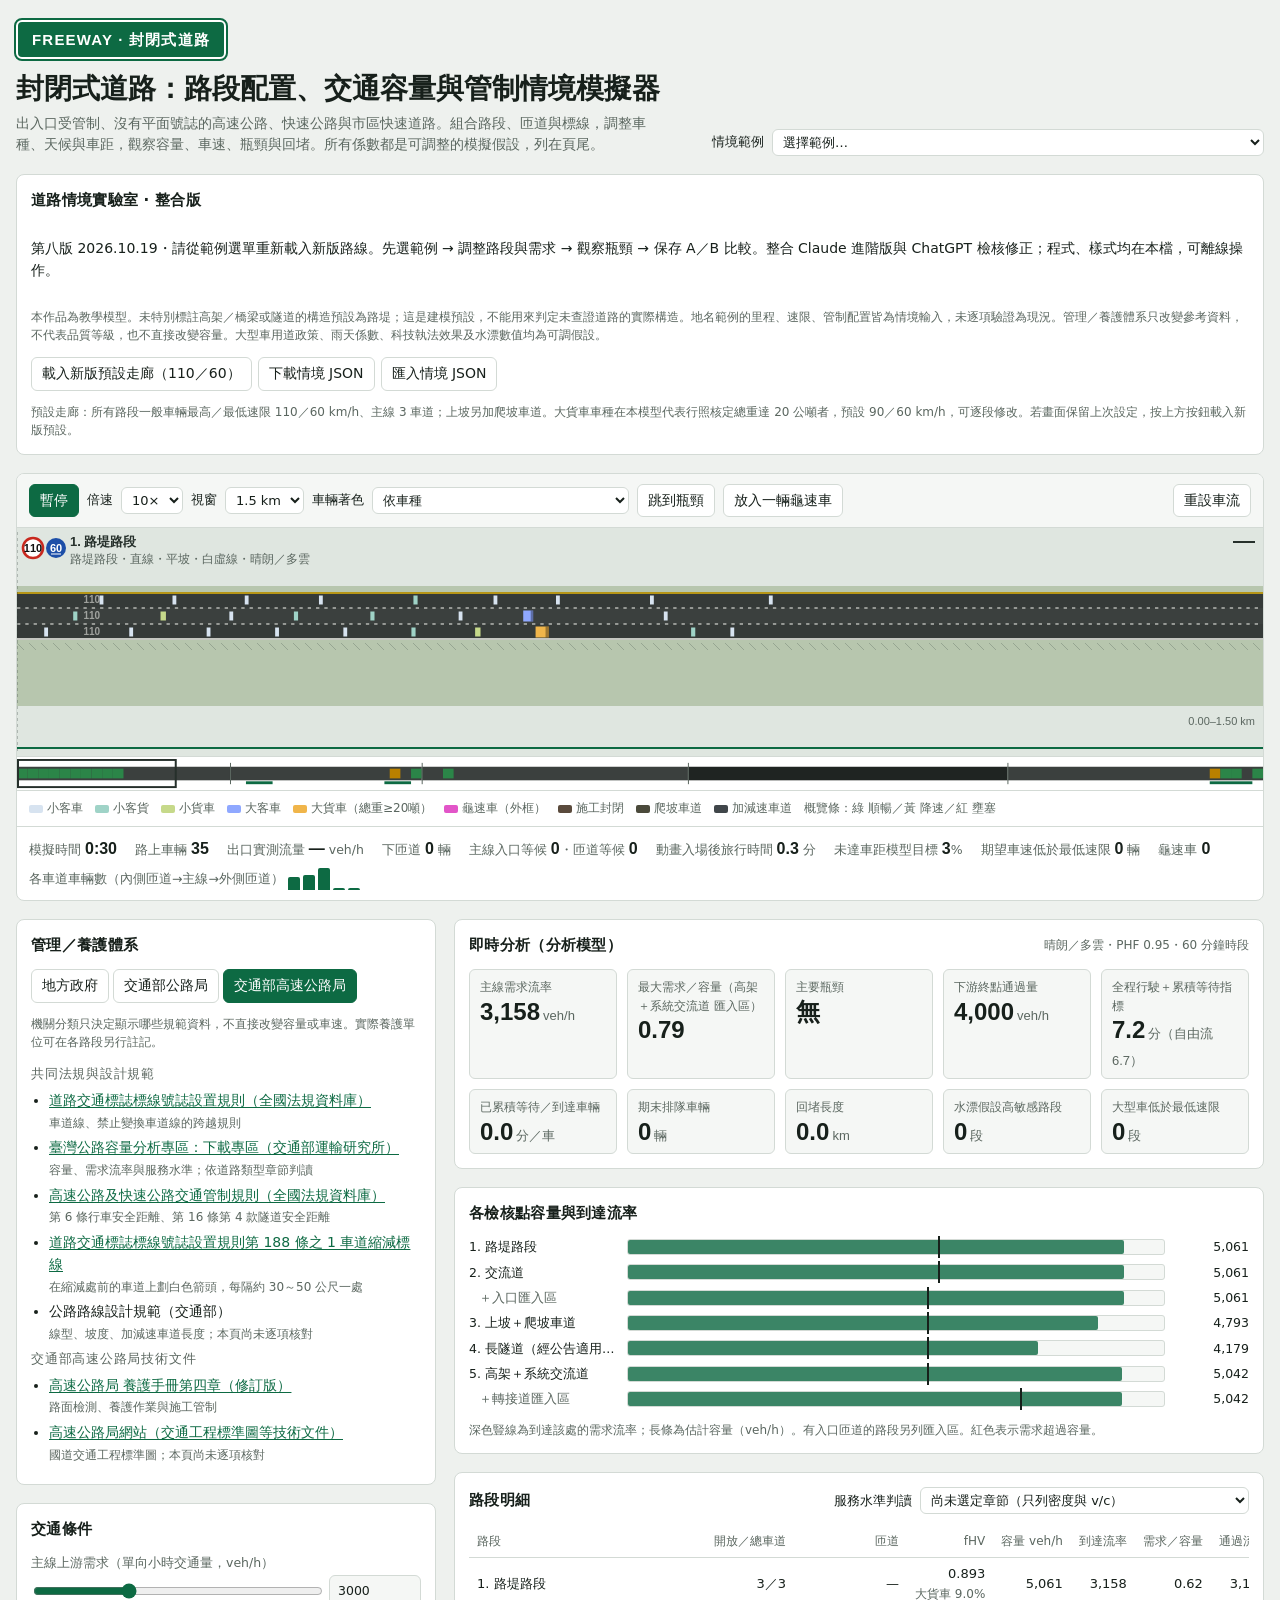
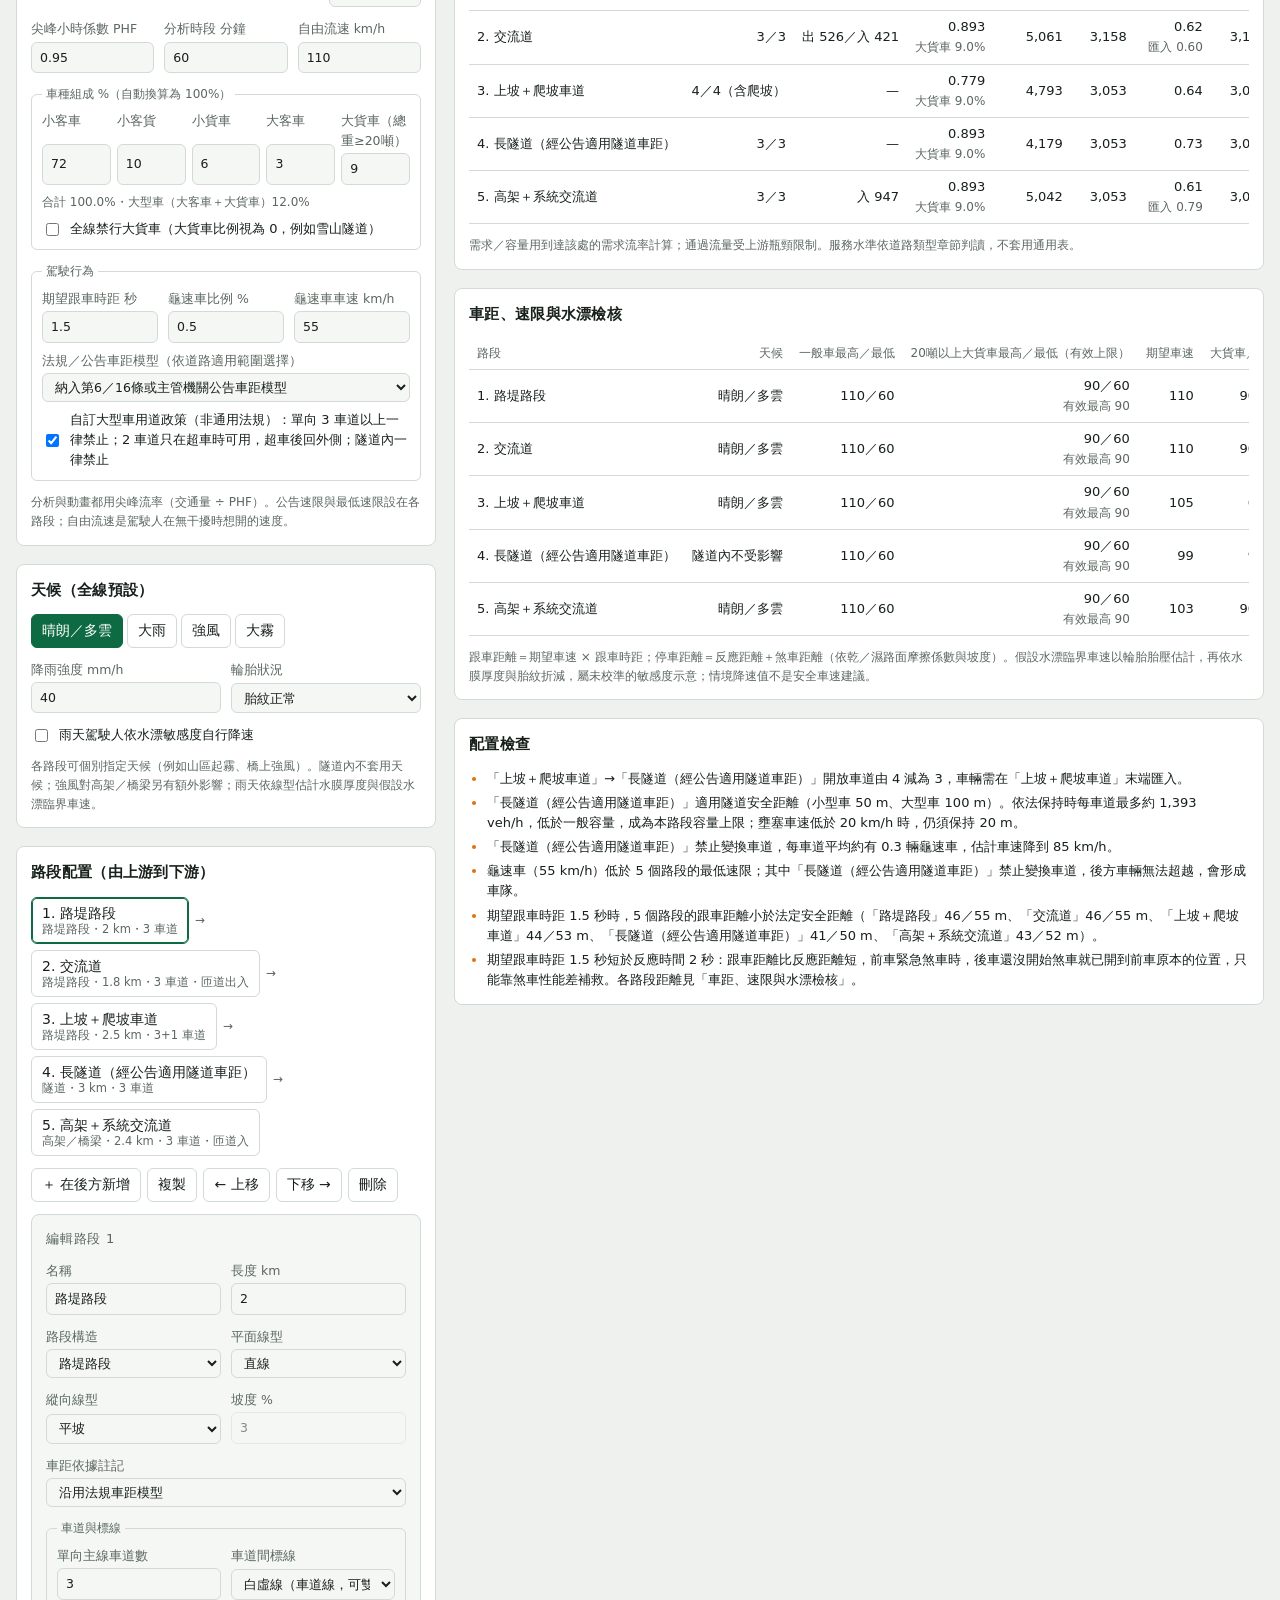
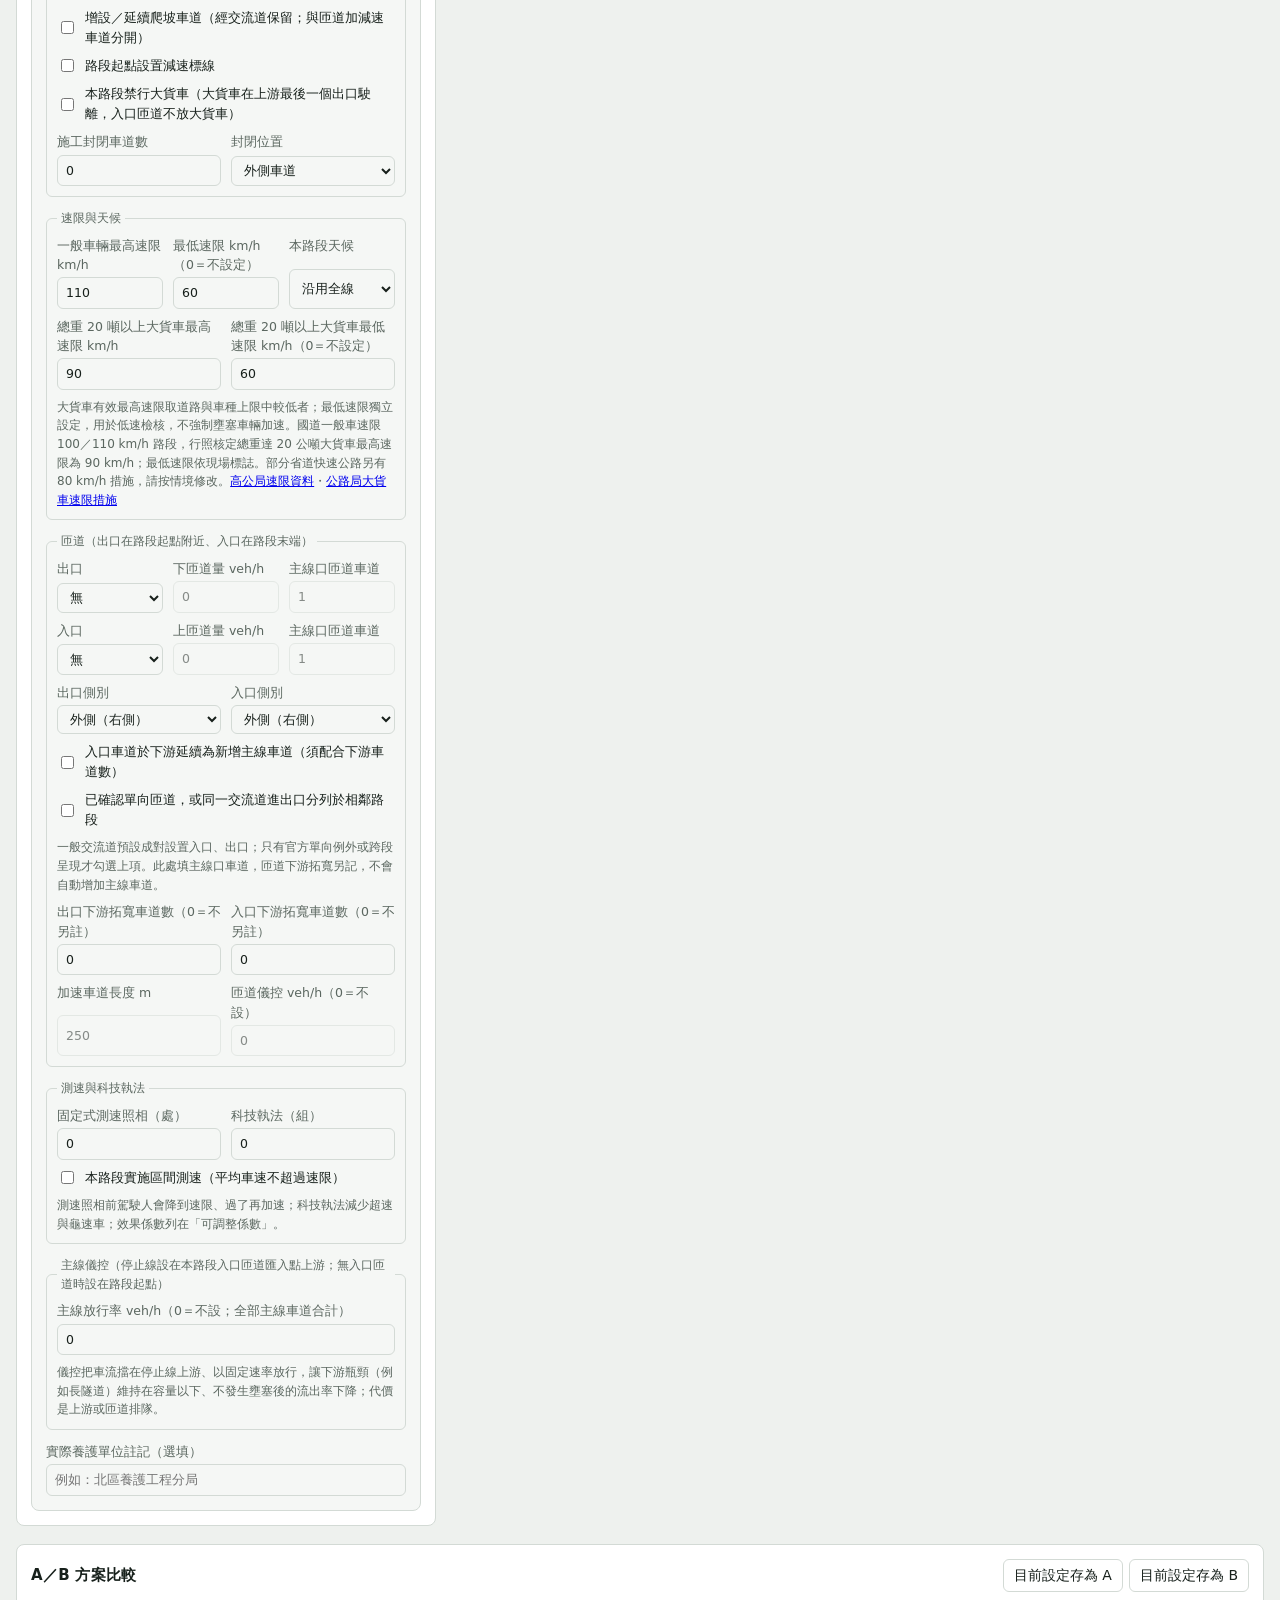
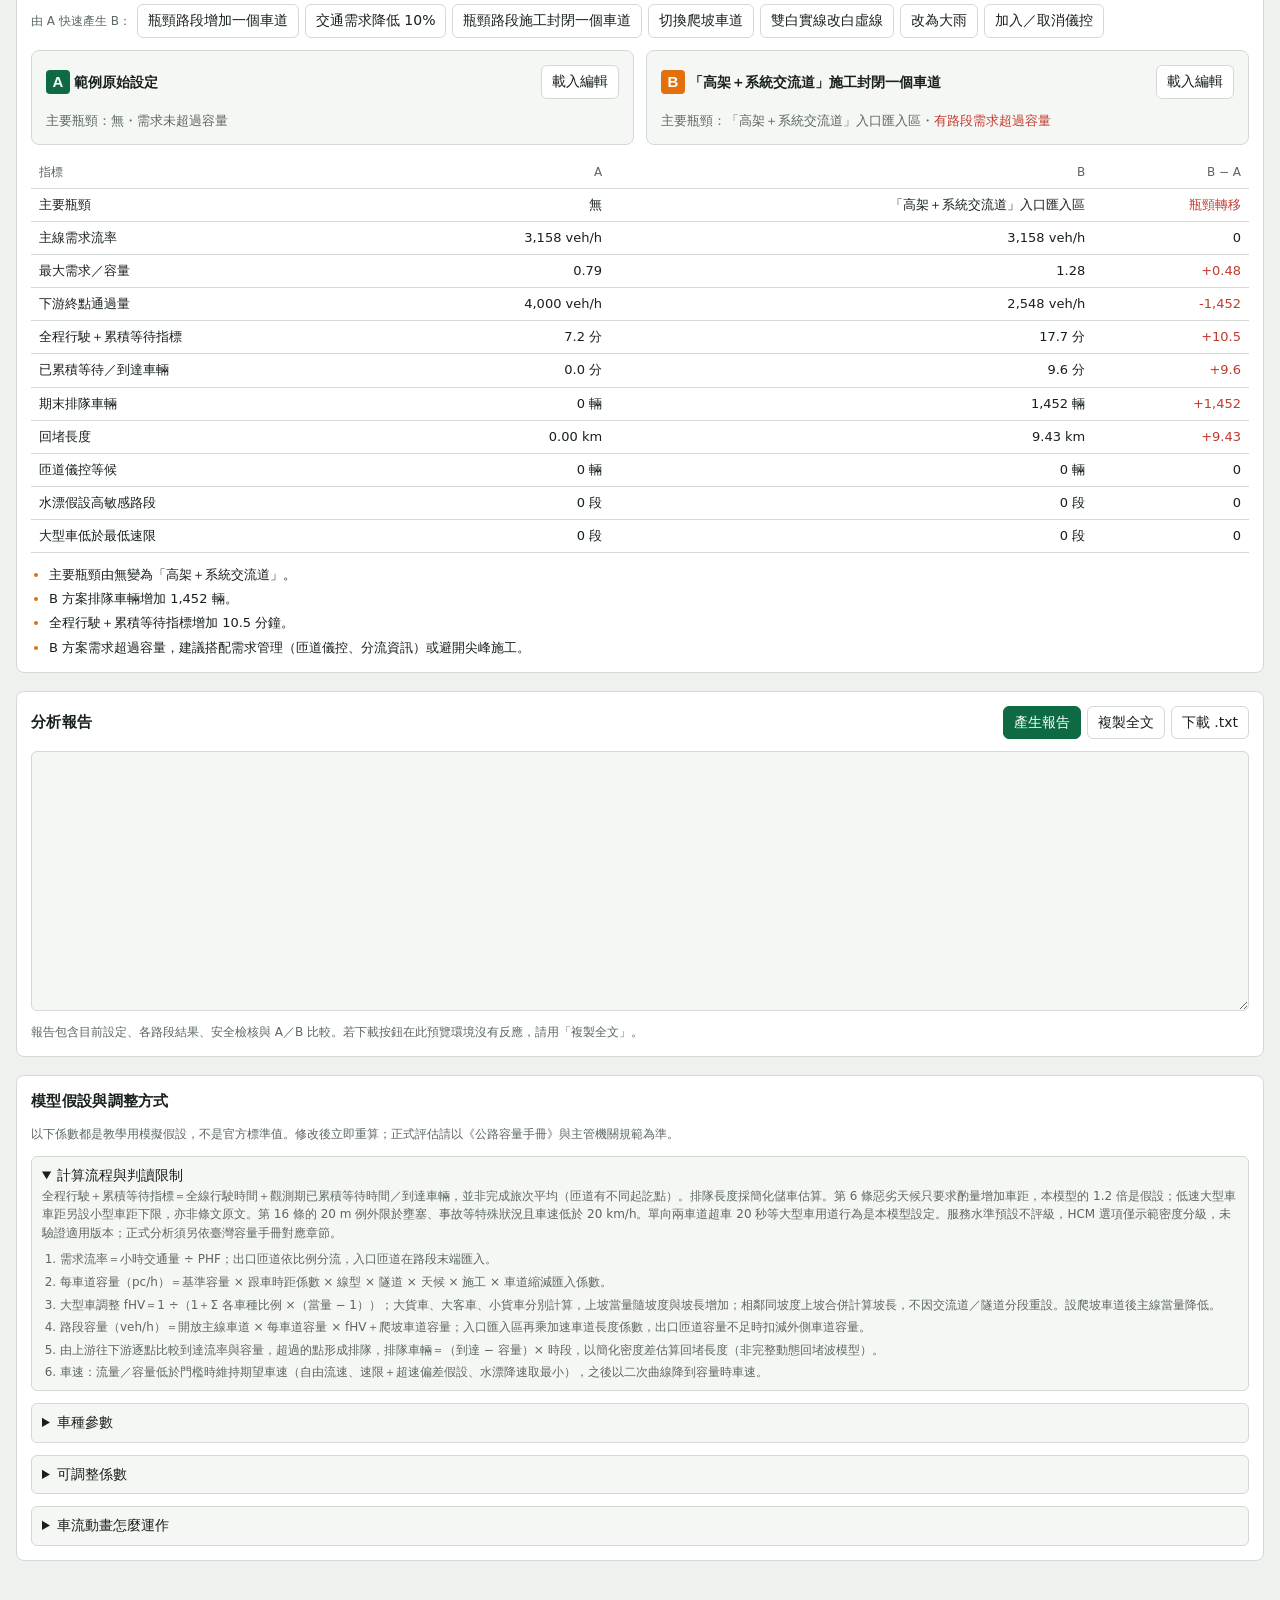
==== commit 74e8f6c0: "Upload user-reviewed index(3).html" ====
--- a/index.html
+++ b/index.html
@@ -4,7 +4,7 @@
 <meta charset="utf-8">
 <meta name="viewport" content="width=device-width, initial-scale=1, viewport-fit=cover">
 <style>body{margin:0}[hidden]{display:none!important}</style>
-<title>封閉式道路交通情境模擬器</title>
+<title>封閉式道路交通情境模擬器｜第八版</title>
 <style>
 /* Layout: road strip on top (the thing you watch), settings column + analysis column below, then A/B, report and assumptions. Freeway guide-sign green is the one accent. */
 :root{
@@ -179,10 +179,9 @@
     </div>
   </header>
   <section id="routeInfo" class="card" hidden aria-label="路徑配置與查核依據"></section>
-  <section class="card" aria-label="模擬器說明">
-    <h2>封閉式道路交通情境模擬器</h2>
-    <p>先選擇道路範例，再調整路段與交通需求、觀察瓶頸，最後保存 A／B 方案進行比較。程式與樣式均包含在本檔，可離線操作。</p>
-    <p class="note">更新紀錄｜2026.10.19：修正南港交流道南下先入口、後出口的配置，補上連續大客車路肩與開放狀態切換。</p>
+  <section class="card" aria-label="整合版說明">
+    <h2>道路情境實驗室 · 整合版</h2>
+    <p>第八版 2026.10.19・請從範例選單重新載入新版路線。先選範例 → 調整路段與需求 → 觀察瓶頸 → 保存 A／B 比較。整合 Claude 進階版與 ChatGPT 檢核修正；程式、樣式均在本檔，可離線操作。</p>
     <p class="note">本作品為教學模型。未特別標註高架／橋梁或隧道的構造預設為路堤；這是建模預設，不能用來判定未查證道路的實際構造。地名範例的里程、速限、管制配置皆為情境輸入，未逐項驗證為現況。管理／養護體系只改變參考資料，不代表品質等級，也不直接改變容量。大型車用道政策、雨天係數、科技執法效果及水漂數值均為可調假設。</p>
     <div class="toolrow"><button id="defaultCorridor" type="button">載入新版預設走廊（110／60）</button><button id="jsonSave" type="button">下載情境 JSON</button><button id="jsonLoad" type="button">匯入情境 JSON</button><input id="jsonFile" type="file" accept=".json,application/json" hidden><span id="jsonNote" role="status"></span></div>
     <p class="note">預設走廊：所有路段一般車輛最高／最低速限 110／60 km/h、主線 3 車道；上坡另加爬坡車道。大貨車車種在本模型代表行照核定總重達 20 公噸者，預設 90／60 km/h，可逐段修改。若畫面保留上次設定，按上方按鈕載入新版預設。</p>
@@ -495,15 +494,13 @@
   xizhi:()=>xizhiRoute(false),
   xizhiElev:()=>xizhiRoute(true),
   nangang:()=>base({demand:3600,ffs:90,segments:[
-    realSeg(14,14.6,{name:'南港南入・聯絡道2縮1後匯入',lanes:3,on:ramp('ic',900,1,250,0,{label:'南港聯絡道南下入口',approachLanes:2}),partial:true,shoulder:{open:true,limit:60,from:552},note:'依提供的空照圖與官方入口縮減公告：國3保留3主線，聯絡道上游2車道縮為1車道後匯入，並非先有一個南下出口。加速車道末端銜接大客車路肩。圖上事件分界為示意，非測量鼻端里程。'}),
-    realSeg(14.6,14.9,{name:'南港入口後・3主線＋大客車路肩',lanes:3,shoulder:{open:true,limit:60},note:'入口與後方橫科出口間保留3條一般主線及外側路肩；路肩不是第4條一般車道，也不在此新增出口。'}),
-    realSeg(14.9,15.35,{name:'南港南出・橫科路出口',lanes:3,off:ramp('ic',250,1,250,0,{label:'南港南出→橫科路',shape:'loop'}),partial:true,shoulder:{open:true,limit:60},note:'依官方南港交流道示意圖：南下入口在先，橫科路出口在後，分開呈現；不是16K僅北出的南深路出口。匝道形狀參考提供的空照圖，動畫以彎曲支線示意。大客車路肩在出口分流區與離場車輛共用外側空間。'}),
-    realSeg(15.35,15.99,{name:'橫科出口後—南港系統前・大客車路肩延續',lanes:3,shoulder:{open:true,limit:60},note:'路肩連續至官方南港系統15K990管制終點；車種僅大客車，路肩速限60。此處不再用假設120輛的出口代表路肩。'}),
-    realSeg(15.99,16.5,{name:'南港系統・往國5出口及南下匯入',struct:'elevated',lanes:3,align:'curve',off:ramp('sys',600,1,250,0,{label:'南港系統→國5宜蘭'}),on:ramp('sys',700,1,300),note:'此段才列往國5的系統出口，後方另有國5來車匯入。3主線續行；精確匝道口位置、長度及車道數仍為情境值。'})]}),
+    realSeg(13.4,14,{name:'南港交流道・南下出口（往橫科路）',lanes:3,off:ramp('ic',250,1,250,0,{label:'南下出口→橫科路'}),partial:true,note:'依空拍：南下先在橫科路出口分流，之後才是南港聯絡道入口。'}),
+    realSeg(14,14.6,{name:'南港交流道・南港聯絡道入口匯入',lanes:3,on:ramp('ic',900,1,400,0,{label:'南港聯絡道入口（2縮1後1車道）'}),partial:true,note:'主線3車道；入口匝道由南港聯絡道2車道縮為1車道後，以加速車道匯入。'}),
+    realSeg(14.6,15.9,{name:'南港交流道—南港系統・3車道＋大客車專用路肩',lanes:3,off:ramp('sys',120,1,250,0,{label:'大客車專用路肩→國5南港系統',busOnly:true,auxFrom:0,auxLen:1300}),note:'依現場：一般車道3條；外側路肩自橫科入口起開放大客車，至南港系統匝道入口止，小型車不得使用。路肩大客車流量120輛／小時為教學假設。'}),
+    realSeg(15.9,16.5,{name:'國3南下・南港系統（接國5）',struct:'elevated',lanes:3,align:'curve',off:ramp('sys',600),on:ramp('sys',700,1,300),note:'南港系統出口往國5（一般車輛），大客車專用路肩於此出口前結束。轉接道車道數待標線圖核對。'})]}),
   nangangLink:()=>base({demand:1500,ffs:80,legalMode:'none',mix:{car:78,van:9,ltruck:6,bus:3,truck:4},segments:[
-    realSeg(0,1.2,{name:'南港聯絡道・直線2車道＋大客車路肩',struct:'elevated',lanes:2,limit:80,truckLimit:80,minLimit:0,truckMinLimit:0,shoulder:{open:true,limit:60},note:'2條一般車道，外側路肩不列一般車道；預設示範假日10時大客車開放情境。直線速限80沿用前版，待現場牌面核對；相對里程非國3里程。'}),
-    realSeg(1.2,1.5,{name:'南港聯絡道・彎道2縮1漸變區',struct:'elevated',lanes:2,align:'curve',limit:60,truckLimit:60,minLimit:0,truckMinLimit:0,shoulder:{open:true,limit:60},note:'外側一般車道在本段末以縮減箭頭併入內側，大客車路肩另行銜接；精確漸變長度為示意。'}),
-    realSeg(1.5,2.8,{name:'南港南下入口・1一般車道＋大客車路肩',struct:'elevated',lanes:1,align:'curve',limit:60,truckLimit:60,minLimit:0,truckMinLimit:0,shoulder:{open:true,limit:60},note:'1條一般入口車道，外側另列大客車路肩；旅次至匯入國3前結束，不能把兩條都視為一般入口車道。'})] }),
+    realSeg(0,1.2,{name:'南港聯絡道・直線2車道＋大客車路肩',struct:'elevated',lanes:2,limit:80,truckLimit:80,minLimit:0,truckMinLimit:0,note:'現場：2一般車道，外側路肩為大客車專用（分時開放），不列一般車道。直線速限80沿用前版，待現場標誌核對；此處里程為聯絡路徑相對里程，非國3里程。'}),
+    realSeg(1.2,2.8,{name:'南港聯絡道・彎道2縮1（南下入口）',struct:'elevated',lanes:1,align:'curve',limit:60,truckLimit:60,minLimit:0,truckMinLimit:0,note:'現場：彎道起點限速60，外側車道以縮減箭頭併入內側，成為1車道入口匝道；大客車路肩續行，接國3南下路肩。'})] }),
   ankeng:()=>base({demand:4300,ffs:100,mix:{car:72,van:10,ltruck:8,bus:3,truck:7},segments:[
     realSeg(30.5,31.8,{name:'國3南下・安坑交流道（出口＋雙車道入口）',lanes:3,off:ramp('ic',650),on:ramp('ic',900,2,300),note:'入口以2車道建模；主線口是否再縮減、匯入後車道配置待現場標線圖核對。'}),
     realSeg(31.8,32.585,{name:'安坑交流道—安坑隧道（平坡高架）',struct:'elevated',lanes:3,grade:'level',gradePct:0,note:'依使用者提供的現地地圖與指正：進安坑隧道前為高架、平坡；移除先前虛設的3%上坡。'}),
@@ -639,8 +636,6 @@
  ['五股—泰山3＋1＋2車道配置（國道警察）','https://www.hpb.npa.gov.tw/ch/app/news/view?id=2589&module=news&serno=A241426'],
  ['泰山—林口3主線＋1爬坡道與路肩措施','https://www.freeway.gov.tw/Print.aspx?cnid=193&p=19045'],
  ['南港南下入口縮為1車道公告','https://www.freeway.gov.tw/Print.aspx?cnid=193&p=10086'],
- ['南港交流道官方拓樸示意圖','https://www.freeway.gov.tw/UserFiles/File/Traffic/7-1-2/交流道示意圖_102.10/03-014南港.jpg'],
- ['高公局・開放路肩資訊（含115年9月南港措施調整）','https://www.freeway.gov.tw/Print.aspx?cnid=183&p=1'],
  ['林口A出口匝道下游拓寬','https://www.freeway.gov.tw/Upload/Html/201638131/page03.html'],
  ['林口新匝道預計2027年開放','https://www.motc.gov.tw/ch/app/news_list/view?id=14&module=news&serno=91506bdd-2f49-4d5b-a0ee-fa1f3e72c07d']
 ];
@@ -648,8 +643,8 @@
  shiding:{title:'國5南下：石碇—烏塗—彭山—坪林',text:'爬坡道僅在5K800–9K300連續存在，跨烏塗隧道；9K442才進彭山隧道。坡度先設4%供互動比較，不能從有爬坡道推定精確坡度。'},
  xizhi:{title:'國1南下：五堵→汐止→汐止系統→汐五端→東湖／內湖',text:'汐止系統在汐止交流道之後。汐五端提供平面、高架分支；東湖南下只有入口。',branches:['xizhi','xizhiElev']},
  xizhiElev:{title:'國1南下：汐止系統→汐五轉接道→汐五高架→堤頂',text:'選擇高架路徑，不會把東湖平面交流道接在高架上。轉接與匝道確切車道數／速限仍有待核對項目。',branches:['xizhi','xizhiElev']},
- nangang:{title:'國3南下：南港聯絡道入口→橫科出口→南港系統',branches:['nangang','nangangLink'],text:'依空照圖與官方示意圖重排：先由南港聯絡道2縮1匯入，後設橫科路南下出口，再到南港系統往國5。國3始終保留3主線；大客車路肩獨立連續畫至15K990，不是另一個出口。路肩與主線需求分開判讀，解析容量暫不另外增加路肩容量。'},
- nangangLink:{title:'環東東向→南港聯絡道→國3南下入口',branches:['nangang','nangangLink'],text:'先2條一般車道，經彎道縮為1條入口車道，大客車路肩另列並連續銜接。預設示範假日10時；公告為大客車平日16–20時、假日6–17時，路肩速限60。平日小型車另有聯絡道0K040至入口匝道0K410短段開放，未套用在本假日大客車情境。'},
+ nangang:{title:'國3南下：環東／南港交流道→南港系統',branches:['nangang','nangangLink'],text:'國3南下主線3車道、速限90；南港聯絡道車流以1車道入口匯入。外側路肩自橫科入口至南港系統匝道入口為大客車專用，小型車不得使用，模擬中只有大客車會駛入。可切換聯絡道情境觀察，兩種需求分開計算。'},
+ nangangLink:{title:'環東東向→南港南下入口聯絡道',branches:['nangang','nangangLink'],text:'南港聯絡道2車道，外側路肩為大客車專用；彎道起點限速60並2縮1，成為1車道南下入口。此情境僅計算聯絡道，到國3匯入點為止；國3主線另由主線路徑計算。大客車路肩不列一般車道。'},
  ankeng:{title:'國3南下：安坑交流道→平坡高架→安坑隧道→中和隧道→中和交流道',text:'進安坑隧道前已依現地指正改為平坡高架，取消虛設3%上坡。補齊兩座隧道及兩交流道進出口。35K以北90、以南100；兩入口先以雙車道模擬，主線口及合流後配置尚待當期標線圖核實。'},
  muzha:{title:'國3北上：木柵交流道→福德隧道→南深路出口→南港系統',text:'里程遞減，速限90。福德隧道在此範圍；木柵隧道在木柵交流道以南，不硬塞入本區間。南深路僅北出。'},
  wugu:{title:'國1南下：五股→泰山轉接道→林口（平面主線）',branches:['wugu','wuguAux','wuguElev']},
@@ -689,7 +684,7 @@
  tai63:{title:'公路局｜台63中投公路南下：大里→霧峰選段',text:'示範主線封閉、與側車道分離的省道路段，主線2車道，最高70為參考情境。高架另標、其餘預設路堤；匝道群與路段長度採簡化，不自動套用高速／快速公路第6條車距。',sources:['tai63','tai63Speed','tai63Bridge']}
 });
 function routeSources(sc){const m=ROUTE_META[sc.presetKey];return m?.sources?m.sources.map(k=>REGIONAL_SOURCES[k]):ROUTE_SOURCES}
-for(const [key,fn] of Object.entries(PRESETS))PRESETS[key]=()=>Object.assign(fn(),{presetKey:key,scenarioVersion:2026101908});
+for(const [key,fn] of Object.entries(PRESETS))PRESETS[key]=()=>Object.assign(fn(),{presetKey:key,scenarioVersion:2026101904});
 function routeName(key){return({nangang:'國3南下主線',nangangLink:'環東聯絡道與南下入口',xizhi:'平面往東湖／內湖',xizhiElev:'汐五高架往堤頂',wugu:'內側3車道・平面主線',wuguAux:'外側2輔助道・往林口',wuguElev:'高架2＋泰山轉接1→3'})[key]||key}
 function rampText(r){return r.kind==='none'?'無':`${r.label|| (r.kind==='sys'?'系統轉接道':'匝道')}（${r.side==='inner'?'內側／左側':'外側／右側'}）：主線口 ${r.lanes} 車道${r.downstreamLanes?'；下游最多 '+r.downstreamLanes+' 車道':''}${r.continues?'；延續為主線車道':''}${r.busOnly?'；限大客車':''}`}
 function renderRouteInfo(){
@@ -697,8 +692,6 @@
  const w=S.presetKey.startsWith('wugu');
  el.innerHTML=`<h2>${esc(m.title)}</h2><p>${esc(m.text||'五股—泰山配置以分離路徑表示，爬坡道與匝道各自獨立。')}</p>${m.branches?`<div class="toolrow" aria-label="選擇行駛路徑">${m.branches.map(k=>`<button type="button" data-route="${k}" aria-pressed="${k===S.presetKey}">${routeName(k)}</button>`).join('')}</div>`:''}
  ${w?`<div class="row3"><div class="grp"><b>內側：3 主線</b><p>平面往桃園；36K229起另加1爬坡道，延續至41K810。</p></div><div class="grp"><b>中間：1 輔助道</b><p>泰山轉接道上高架；接入既有高架2車道，合流後3車道。立體左右關係以官方圖為準。</p></div><div class="grp"><b>外側分離：2 輔助道</b><p>原泰山收費站平面往林口，與內側主線在後段匯合；不是額外的高架出口。</p></div></div><p>林口A（文化一路）與B（文化北路）分開呈現，共用南下入口列於後段。A下游拓寬3／4車道不等於主線分流口3／4車道。2027年預定新匝道未列入本版。</p>`:''}
- ${S.segments.some(s=>s.shoulder)?`<div class="toolrow" aria-label="大客車路肩開放情境"><b>大客車路肩：</b><button type="button" data-shoulders="open" aria-pressed="${S.segments.filter(s=>s.shoulder).every(s=>s.shoulder.open)}">開放（假日10時情境）</button><button type="button" data-shoulders="closed" aria-pressed="${S.segments.filter(s=>s.shoulder).every(s=>!s.shoulder.open)}">關閉</button><span class="note">限大客車・60 km/h；平日16–20時、假日6–17時。此為情境切換，不連動電腦時鐘。</span></div>`:''}
- ${['nangang','nangangLink'].includes(S.presetKey)&&S.scenarioVersion<2026101908?`<p role="status">目前載入的是較早保存的路線。<button type="button" data-route="${S.presetKey}">載入修正後的南港範例</button></p>`:''}
  <p class="note">路徑與資料基準：2026-10-19。此區說明範例原始設定；修改後以下表格會同步更新。已核對的是官方所列里程、方向與文件事項；坡度、流量、未取得標線圖的車道口數和圖上分段位置仍為可修改假設。動畫採單一路徑示意，不是多分支道路的完整流量分派。</p>
  <details><summary>檢視逐段車道、進出口與待核對事項（${S.segments.length}段）</summary><div class="tablewrap" style="overflow:auto"><table><thead><tr><th>行駛順序／里程 km</th><th>路段</th><th>主線＋爬坡道</th><th>出口配置</th><th>入口配置</th><th>依據／待核對</th></tr></thead><tbody>${S.segments.map((s,i)=>`<tr><td>${i+1}${s.kmStart!=null?`・${Number(s.kmStart).toFixed(3)}→${Number(s.kmEnd).toFixed(3)}`:''}</td><td>${esc(s.name)}</td><td>${s.lanes}${s.climb?'＋1':''}</td><td>${esc(rampText(s.off))}</td><td>${esc(rampText(s.on))}</td><td>${esc(s.note||'流量、標線與未特別標註數值屬情境假設。')}${s.partial?'（單向例外或同交流道跨段呈現）':''}</td></tr>`).join('')}</tbody></table></div></details>
  <details><summary>查核來源與適用範圍</summary><ul>${routeSources(S).map(([t,u])=>`<li><a href="${u}" target="_blank" rel="noopener">${t}</a></li>`).join('')}</ul><p class="note">官方交流道圖是拓樸示意，不等同逐車道標線圖；沒有資料的欄位不標示為已驗證。最低速限60仍為情境值，應依現場標誌調整。</p></details>`;
@@ -833,7 +826,7 @@
       capLegalLane=3600*vOp/sp;
       if(mainOpen*capLegalLane<capMain){capMain=mainOpen*capLegalLane;cap=capMain+capClimb;legalBinding=true}
     }
-    const rows=L.total+Math.max(off&&off.side!=='inner'?off.lanes:0,on&&on.side!=='inner'?on.lanes:0,s.shoulder?1:0);maxRows=Math.max(maxRows,rows);
+    const rows=L.total+Math.max(off&&off.side!=='inner'?off.lanes:0,on&&on.side!=='inner'?on.lanes:0);maxRows=Math.max(maxRows,rows);
     segs.push({i,src:s,wk,start:x*1000,end:(x+s.len)*1000,len:s.len,total:L.total,closed:L.closed,open:L.open,openSet:new Set(L.open),climbIdx:L.climbIdx,climbOpen,mainOpen,
       E,Em,ET,gradeRunLen,fHV,pcf,capLanePc,climbLanePc,capMain,capClimb,cap,ffs,desired,truckSp,busSp,merge,wCap,wFfs,hydro,follow,react,stop:react+brake,fric,legal,legalBinding,capLegalLane,tunnelRule,kJam,
       off,on,offCap,spill,onCap,accF,capMerge:cap*accF,meter:s.meter>0?s.meter:0,slowF,tech,mix,banCut:pre[i].banCut,cutVeh:pre[i].cutVeh,truckExit:pre[i].truckExit,offShareBase:pre[i].share,preOffShare:pre[i].offShare,onMix:pre[i].onMix});
@@ -1147,7 +1140,6 @@
     L.push(`   車道 ${g.open.length}/${g.total}${g.climbOpen?'（含爬坡車道）':''}・標線 ${LBL.markingShort[s.marking]}${s.slowMark?'・減速標線':''}・一般車速限 ${s.limit}／最低 ${s.minLimit||'未設定'}・20噸以上大貨車速限 ${s.truckLimit}／最低 ${s.truckMinLimit||'未設定'}（有效最高 ${Math.min(s.limit,s.truckLimit)}）・天候 ${s.struct==='tunnel'?'隧道內':LBL.weather[g.wk]}`);
     if(s.kmStart!=null)L.push(`   里程 ${s.kmStart}→${s.kmEnd} km`);if(s.note)L.push('   註記：'+s.note);if(s.grade==='up')L.push('   同坡度連續上坡計算長度 '+fmt(g.gradeRunLen,3)+' km（跨路段標籤不重設）');if(g.climbOpen)L.push('   爬坡道獨立配置，與交流道匝道分開；連續路段不重複縮減。');
     if(g.off)L.push(`   ${rampText(s.off)}；出口：${LBL.offKind[s.off.kind]} ${fmt(s.off.vol)} veh/h（匝道容量 ${fmt(g.offCap)}${g.spill?'，回堵主線':''}）`);
-    if(s.shoulder)L.push(`   大客車路肩：${s.shoulder.open?'開放':'關閉'}，限大客車，最高${s.shoulder.limit} km/h；平日16–20時、假日6–17時。動畫另列路肩，解析容量未增加此路肩容量。`);
     if(g.meter)L.push(`   主線儀控：放行 ${fmt(g.meter)} veh/h（到達 ${fmt(g.meterArrive)} veh/h）`);
     if(g.on)L.push(`   ${rampText(s.on)}；入口：${LBL.onKind[s.on.kind]} ${fmt(s.on.vol)} veh/h${s.on.meter>0?`（匝道儀控 ${fmt(s.on.meter)} veh/h，等候 ${fmt(g.rampWait)} 輛）`:''}，加速車道 ${s.on.accel} m，匯入區容量 ${fmt(g.capMerge)}，需求／容量 ${fmt(g.dcMerge,2)}`);
     L.push(`   容量 ${fmt(g.cap)} veh/h・到達 ${fmt(g.arrive)}・需求／容量 ${fmt(g.dc,2)}・通過 ${fmt(g.flow)}・估計車速 ${fmt(g.queueKm>0.01?g.avgSpeed:g.speed)} km/h・密度 ${fmt(g.densityPc,1)} pc/km/ln${g.los?`・LOS ${g.los}`:''}`);
@@ -1183,7 +1175,6 @@
   sc.segments.forEach((s,i)=>{
     const n='路段 '+(i+1);for(const k of ['climb','slowMark','tunnelRule','truckBan','section'])if(typeof s[k]!=='boolean')e.push(n+k+'須為布林值');check(s.len,.02,20,n+'長度');check(s.lanes,1,6,n+'車道數');check(s.gradePct,0,15,n+'坡度');check(s.limit,30,130,n+'速限');check(s.minLimit,0,s.limit,n+'最低速限');check(s.truckLimit,30,130,n+'20噸以上大貨車最高速限');check(s.truckMinLimit,0,Math.min(s.limit,s.truckLimit),n+'20噸以上大貨車最低速限');
     const total=s.lanes+(s.climb?1:0);check(s.wzClose,0,total-1,n+'施工封閉數（須至少保留一車道）');
-    if(s.shoulder!=null){const h=s.shoulder;if(typeof h!=='object'||typeof h.open!=='boolean')e.push(n+'路肩開放狀態無效');else{check(h.limit,30,130,n+'路肩速限');if(h.from!=null)check(h.from,0,s.len*1000,n+'路肩起點')}}
     ['lanes','wzClose','cams','tech'].forEach(k=>{if(!Number.isInteger(s[k]))e.push(n+k+'必須為整數')});
     check(s.meter,0,30000,n+'儀控');check(s.cams,0,20,n+'照相');check(s.tech,0,20,n+'執法');
     for(const k of ['struct','align','grade','marking','wzSide'])if(!Object.hasOwn(LBL[k],s[k]))e.push(n+k+'選項無效');
@@ -1207,7 +1198,6 @@
 document.addEventListener('click',e=>{
   const t=e.target.closest('button');if(!t)return;
   if(t.dataset.route){loadPreset(t.dataset.route);return}
-  if(t.dataset.shoulders){for(const s of S.segments)if(s.shoulder)s.shoulder.open=t.dataset.shoulders==='open';renderStatic();renderResults();resetSim();return}
   if(t.dataset.agency){S.agency=t.dataset.agency;renderStatic();renderResults();return}
   if(t.dataset.weather){S.weather=t.dataset.weather;renderStatic();renderResults();return}
   if(t.dataset.sel!==undefined){sel=+t.dataset.sel;renderChain();renderEditor();return}
@@ -1291,8 +1281,6 @@
   const bps=[];
   geo.segs.forEach(g=>{
     g.aux=[];bps.push(g.start);
-    g.shoulder=g.src.shoulder?{open:g.src.shoulder.open,limit:g.src.shoulder.limit,lane:g.total,x0:g.start+Math.min(g.src.shoulder.from||0,g.len*1000),x1:g.end}:null;
-    if(g.shoulder)bps.push(g.shoulder.x0,g.shoulder.x1);
     const nc=Math.max(0,g.src.cams|0),nt=Math.max(0,g.src.tech|0);g.camX=[...Array(nc)].map((_,k)=>g.start+(k+0.5)*(g.end-g.start)/nc);g.techX=[...Array(nt)].map((_,k)=>g.start+(k+0.5)*(g.end-g.start)/nt);g.mainOpenAtStop=Math.max(1,g.open.length-(g.climbOpen?1:0));
     const lane=g.total,len=g.end-g.start;
     if(g.off){const x0=g.off.auxFrom!=null?g.start+g.off.auxFrom:g.start+(g.i===0?Math.min(500,len*.3):Math.min(150,len*.1)),x1=g.off.auxLen?Math.min(g.end-50,x0+g.off.auxLen):x0+Math.min(250,len*.24);for(let j=0;j<g.off.lanes;j++)g.aux.push({kind:'decel',lane:g.off.side==='inner'?-1-j:lane+j,side:g.off.side,slot:j,x0,x1,seg:g.i,busOnly:!!g.off.busOnly,id:'d'+g.i+'-'+j})}
@@ -1326,32 +1314,21 @@
 function findAux(id){for(const g of geo.segs)for(const a of g.aux)if(a.id===id)return a;return null}
 function segAt(x){const s=geo.segs;for(let i=0;i<s.length;i++)if(x<s[i].end)return i;return s.length-1}
 function auxAt(lane,x,g){for(const a of g.aux)if(a.lane===lane&&x>=a.x0&&x<a.x1)return a;return null}
-function shoulderAt(g,lane,x){const h=g.shoulder;return !!(h&&h.open&&lane===h.lane&&x>=h.x0&&x<h.x1)}
-function shoulderFor(v,g){return !!(g.shoulder?.open&&v.cls==='bus')}
-function shoulderTaper(g){const d=g.drops?.[g.total-1];return d?d.xs:Math.max(g.start,g.end-Math.min(200,(g.end-g.start)*.7))}
-function shoulderShift(g,x){const h=g.shoulder,nx=geo.segs[g.i+1];if(!h||!nx?.shoulder||h.lane===nx.shoulder.lane)return 0;const st=shoulderTaper(g);return(nx.shoulder.lane-h.lane)*Math.max(0,Math.min(1,(x-st)/Math.max(1,g.end-st)))}
 function laneAvail(lane,x){
   const g=geo.segs[segAt(x)];
-  if(shoulderAt(g,lane,x))return true;
   if(g.openSet.has(lane)){const d=g.drops&&g.drops[lane];return !(d&&x>=d.xe)}
   const c=g.closeFrom&&g.closeFrom[lane];if(c!=null&&lane<g.total&&x<c+g.taper*0.5)return true;
   return !!auxAt(lane,x,g);
 }
-function nextEnd(lane,x,look,v){
-  const origin=geo.segs[segAt(x)],available=pos=>{const g=geo.segs[segAt(pos)];let l=lane;
-    if(v&&shoulderFor(v,origin)&&lane===origin.shoulder.lane&&g.i>origin.i&&shoulderFor(v,g)&&g.shoulder.x0<=g.start+.1)l=g.shoulder.lane;
-    if(!laneAvail(l,pos))return false;if(!v||!shoulderAt(g,l,pos)||shoulderFor(v,g))return true;
-    const a=auxAt(l,pos,g);return !!(a&&((a.kind==='accel'&&v.entrySeg===g.i)||(a.kind==='decel'&&v.exit?.seg===g.i)));
-  };
-  if(!available(x))return{x,here:true};
-  for(const bp of geo.bps){if(bp<=x)continue;if(bp-x>look)break;if(!available(bp+0.01))return{x:bp}}
+function nextEnd(lane,x,look){
+  if(!laneAvail(lane,x))return{x,here:true};
+  for(const bp of geo.bps){if(bp<=x)continue;if(bp-x>look)break;if(!laneAvail(lane,bp+0.01))return{x:bp}}
   return null;
 }
 function canCross(mk,dir){return mk==='dash'||(mk==='dashOuter'&&dir<0)||(mk==='dashInner'&&dir>0)}
 function heavy(v){return VC[v.cls].heavy}
 function usable(v,lane,x,ovt){
   if(lane<(geo.minLane||0))return false;const g=geo.segs[segAt(x)];
-  if(shoulderAt(g,lane,x)&&shoulderFor(v,g))return true;
   if(g.openSet.has(lane)||(lane>=0&&lane<g.total&&laneAvail(lane,x))){
     if(!laneAvail(lane,x))return false;
     if(lane===g.climbIdx&&!(heavy(v)||v.cls==='ltruck'||v.slow||v.entrySeg===g.i||(v.exit&&v.exit.seg===g.i)))return false;
@@ -1383,7 +1360,6 @@
   // a slow driver complies with the minimum limit where enough technology enforcement is installed
   const cap=v.slow?Math.max(S.slowSpeed,v.rc>g0.slowF?(vehicleMin(v,g0)||0):0)/3.6:Infinity;
   let sp=Math.min(cap,vDesired(v,g0)/3.6*f);
-  if(shoulderAt(g0,v.lane,v.x))sp=Math.min(sp,g0.shoulder.limit/3.6);
   if(g0.src.section||v.cls==='truck')sp=Math.min(sp,vehicleLimit(v,g0)/3.6);
   // an opened shoulder used as the exit lane has its own limit, separate from the mainline
   if(g0.src.off?.shoulderLimit){const a=auxAt(v.lane,v.x,g0);if(a&&a.kind==='decel')sp=Math.min(sp,g0.src.off.shoulderLimit/3.6)}
@@ -1459,7 +1435,7 @@
     const nearest=(ls)=>ls.length?ls.reduce((a,l)=>Math.abs(l-v.lane)<Math.abs(a-v.lane)?l:a,ls[0]):null;
     if(v.exit&&v.x>v.exit.x1+1)v.exit=null;
     if(v.exit&&v.lane===v.exit.lane&&v.x>=v.exit.x0-1){v.mreq=null;continue} // already in the deceleration lane (an acceleration lane upstream may share its lane index)
-    const end=nextEnd(v.lane,v.x,650,v);
+    const end=nextEnd(v.lane,v.x,650);
     if(v.exit&&v.x>=v.exit.x0-1500){
       mand=true;
       if(v.x>=v.exit.x0){dir=Math.sign(v.exit.lane-v.lane);dist=v.exit.x1-v.x}
@@ -1467,10 +1443,9 @@
       if(dir===0)mand=false;
     }
     let laneEnds=false; // only a lane that is running out justifies a forced (zipper) merge
-    if(!mand&&auxHere&&auxHere.kind==='accel'&&!auxHere.continues&&!(shoulderFor(v,g)&&g.shoulder.lane===v.lane&&g.shoulder.x0<=auxHere.x1+.1)){mand=true;dir=auxHere.side==='inner'?1:-1;dist=auxHere.x1-v.x;laneEnds=true}
+    if(!mand&&auxHere&&auxHere.kind==='accel'&&!auxHere.continues){mand=true;dir=auxHere.side==='inner'?1:-1;dist=auxHere.x1-v.x;laneEnds=true}
     else if(!mand&&end){mand=true;laneEnds=true;dist=end.x-v.x;const gx=segs[segAt(Math.min(geo.totalLen-1,end.x+0.01))];
-      const shoulderContinues=shoulderFor(v,g)&&v.lane===g.shoulder.lane&&shoulderFor(v,gx)&&gx.shoulder.x0<=gx.start+.1;
-      if(shoulderContinues){mand=false;laneEnds=false}else{const tg=gx.open.filter(l=>l!==gx.climbIdx&&laneAvail(l,v.x));const t=nearest(tg.length?tg:g.open);dir=t==null?0:Math.sign(t-v.lane)}}
+      const tg=gx.open.filter(l=>l!==gx.climbIdx&&laneAvail(l,v.x));const t=nearest(tg.length?tg:g.open);dir=t==null?0:Math.sign(t-v.lane)}
     else if(!mand&&v.lane===g.climbIdx&&!(heavy(v)||v.cls==='ltruck'||v.slow)){mand=true;dist=300;dir=-1}
     // a large vehicle may stay in the inner lane only for a short overtaking manoeuvre
     else if(!mand&&heavy(v)&&S.truckNoInner&&v.lane===0&&!usable(v,0,v.x+0.1,v.ovtT!=null&&sim.t-v.ovtT<20)){mand=true;dist=sim.t-(v.ovtT??-99)<30?250:60;dir=1}
@@ -1487,18 +1462,15 @@
       const gapC=lead?lead.x-lead.len-v.x:1e9;
       // on two lanes a large vehicle may use the inner lane only to overtake, then returns at the first chance
       const keepRight=heavy(v)&&v.lane===0&&S.truckNoInner?1:(v.cls==='truck'?0.9:v.cls==='bus'?0.5:v.slow?0.8:0);
-      if(shoulderFor(v,g)&&v.lane<g.shoulder.lane&&usable(v,v.lane+1,v.x)&&rng()<.85)cands=[1];
-      else if(keepRight&&usable(v,v.lane+1,v.x)&&rng()<keepRight)cands=[1];
+      if(keepRight&&usable(v,v.lane+1,v.x)&&rng()<keepRight)cands=[1];
       else if(lead&&gapC<120&&lead.v<v0*0.85)cands=heavy(v)?[-1]:[-1,1];
       else if(!heavy(v)&&v.lane===0&&gapC>250&&rng()<0.08)cands=[1];
     }
     for(const d of cands){
       const nl=v.lane+d;
-      const targetAux=auxAt(nl,v.x,g);
-      const restricted=shoulderAt(g,nl,v.x)&&!shoulderFor(v,g)&&!(targetAux?.kind==='decel'&&v.exit?.seg===g.i);
-      const ok=!restricted&&(usable(v,nl,v.x,d<0&&!mand&&heavy(v))||(mand&&laneAvail(nl,v.x)&&!(targetAux&&targetAux.kind==='accel')&&(!targetAux?.busOnly||v.cls==='bus')));
+      const ok=usable(v,nl,v.x,d<0&&!mand&&heavy(v))||(mand&&laneAvail(nl,v.x)&&!(auxAt(nl,v.x,g)&&auxAt(nl,v.x,g).kind==='accel'));
       if(!ok)continue;
-      if(!mand){const e2=nextEnd(nl,v.x,500,v);if(e2)continue}
+      if(!mand){const e2=nextEnd(nl,v.x,500);if(e2)continue}
       const taper=mand&&laneEnds&&(dist<300||!laneAvail(v.lane,v.x));
       if(!canCross(boundaryMark(g,v.lane,d,v.x),d)&&!taper)continue;
       const{lead,fol}=neighbors(L.get(nl),v.x,null);
@@ -1539,15 +1511,14 @@
         if(dS<v.v*v.v/3+25){const key=gm.i+':'+lane,hw=gm.mainOpenAtStop*3600/gm.meter;if(sim.t>=(sim.meterNext[key]||0)){v.mpass=gm.i;sim.meterNext[key]=sim.t+hw;continue}}
         a=Math.min(a,idmAcc(v.v,v0,dS-1,v.v,p,p.T))}
       const isExitLane=v.exit&&lane===v.exit.lane&&v.x>=v.exit.x0-1;
-      if(!isExitLane){const end=nextEnd(lane,v.x,600,v);if(end&&!end.here)a=Math.min(a,idmAcc(v.v,v0,end.x-v.x-1,v.v,p,p.T));else if(end&&end.here)a=Math.min(a,-4)} // past the end of its lane: stop and wait to merge
+      if(!isExitLane){const end=nextEnd(lane,v.x,600);if(end&&!end.here)a=Math.min(a,idmAcc(v.v,v0,end.x-v.x-1,v.v,p,p.T));else if(end&&end.here)a=Math.min(a,-4)} // past the end of its lane: stop and wait to merge
       v.acc=Math.max(-9,a);
     }
   }
   const out=[];
   for(const v of sim.vehs){
     if(v.off){v.off.d+=v.v*dt;if(v.off.d<v.off.len)out.push(v);continue}
-    const oldG=geo.segs[segAt(v.x)];v.v=Math.max(0,v.v+v.acc*dt);v.x+=v.v*dt;
-    const newG=geo.segs[segAt(v.x)];if(oldG!==newG&&shoulderFor(v,oldG)&&v.lane===oldG.shoulder.lane&&shoulderFor(v,newG)&&newG.shoulder.x0<=newG.start+.1)v.lane=newG.shoulder.lane;
+    v.v=Math.max(0,v.v+v.acc*dt);v.x+=v.v*dt;
     if(v.exit&&v.lane===v.exit.lane&&v.x>=v.exit.x1){v.off={d:0,len:200,x:v.exit.x1};sim.rampExits++;out.push(v);continue}
     if(v.cls==='truck'&&geo.segs[segAt(v.x)].src.truckBan){sim.detour=(sim.detour||0)+1;continue} // no exit before the ban: detours
     if(v.x>=geo.totalLen){sim.exits.push(sim.t);sim.tts.push(sim.t-v.born);if(sim.tts.length>80)sim.tts.shift();continue}
@@ -1642,13 +1613,12 @@
       ctx.fillStyle=C.aux;
       if(a.kind==='decel'){
         poly([[ax0,y],[ax0+tl,y+LANE_H],[ax1,y+LANE_H],[ax1,y]],C.aux);
-        const loop=g.off.shape==='loop';
-        if(loop)drawLoopRamp(a,ax1,y,sc);else poly([[ax1-6,y],[ax1+rl,y+RAMP_H-6],[ax1+rl,y+RAMP_H-6+LANE_H],[ax1-6-LANE_H*0.8,y+LANE_H]],C.aux);
-        if(!loop){const gore=[[ax1,y],[ax1+rl,y],[ax1+rl,y+RAMP_H-6]];poly(gore,C.grass);hatch(gore,C.mark,8)}
+        poly([[ax1-6,y],[ax1+rl,y+RAMP_H-6],[ax1+rl,y+RAMP_H-6+LANE_H],[ax1-6-LANE_H*0.8,y+LANE_H]],C.aux);
+        const gore=[[ax1,y],[ax1+rl,y],[ax1+rl,y+RAMP_H-6]];poly(gore,C.grass);hatch(gore,C.mark,8);
         ctx.strokeStyle=C.mark;ctx.lineWidth=1.2;hline(ax0+tl,ax1,y,thickP,thickOff);
-        ctx.beginPath();ctx.moveTo(ax0,y);ctx.lineTo(ax0+tl,y+LANE_H);if(loop)ctx.lineTo(ax1,y+LANE_H);else{ctx.lineTo(ax1-6-LANE_H*0.8,y+LANE_H);ctx.lineTo(ax1+rl,y+RAMP_H-6+LANE_H)}ctx.stroke();
-        if(!loop){ctx.beginPath();ctx.moveTo(ax1,y);ctx.lineTo(ax1+rl,y+RAMP_H-6);ctx.stroke()}
-        if(a.slot===0)late.push({k:'sign',x:ax1+8,y:mirrorY(y+LANE_H+(loop?RAMP_H+4:RAMP_H*.55)),t:(g.off.label|| (g.off.kind==='sys'?'轉接道 出口':'出口'))+' '+g.off.lanes+'車道',f:g.offFlow,al:'l'});
+        ctx.beginPath();ctx.moveTo(ax0,y);ctx.lineTo(ax0+tl,y+LANE_H);ctx.lineTo(ax1-6-LANE_H*0.8,y+LANE_H);ctx.lineTo(ax1+rl,y+RAMP_H-6+LANE_H);ctx.stroke();
+        ctx.beginPath();ctx.moveTo(ax1,y);ctx.lineTo(ax1+rl,y+RAMP_H-6);ctx.stroke();
+        if(a.slot===0)late.push({k:'sign',x:ax1+8,y:mirrorY(y+LANE_H+RAMP_H*0.55),t:(g.off.label|| (g.off.kind==='sys'?'轉接道 出口':'出口'))+' '+g.off.lanes+'車道',f:g.offFlow,al:'l'});
       }else{
         const et=a.continues?0:tl;poly([[ax0,y],[ax1-et,y],[ax1,y],[ax1-et,y+LANE_H],[ax0,y+LANE_H]],C.aux);
         poly([[ax0-rl,y+RAMP_H-6],[ax0+6,y],[ax0+6+LANE_H*0.8,y+LANE_H],[ax0-rl,y+RAMP_H-6+LANE_H]],C.aux);
@@ -1656,12 +1626,7 @@
         ctx.strokeStyle=C.mark;ctx.lineWidth=1.2;hline(ax0,ax1-et,y,thickP,thickOff);
         ctx.beginPath();ctx.moveTo(ax0-rl,y+RAMP_H-6+LANE_H);ctx.lineTo(ax0+6+LANE_H*0.8,y+LANE_H);ctx.lineTo(ax1-et,y+LANE_H);ctx.lineTo(ax1,y+(a.continues?LANE_H:0));ctx.stroke();
         ctx.beginPath();ctx.moveTo(ax0-rl,y+RAMP_H-6);ctx.lineTo(ax0,y);ctx.stroke();
-        if(g.on.approachLanes===2&&a.slot===0){
-          const sx=ax0-rl,sy=y+RAMP_H-6+LANE_H,ex=ax0-rl*.15,ey=y+(RAMP_H-6)*.15+LANE_H;
-          poly([[sx,sy],[ex,ey],[sx,sy+LANE_H]],C.aux);ctx.strokeStyle=C.mark;ctx.lineWidth=1.2;
-          hline(sx,ex,sy,thickP,thickOff);ctx.beginPath();ctx.moveTo(sx,sy+LANE_H);ctx.lineTo(ex,ey);ctx.stroke();
-        }
-        if(a.slot===0)late.push({k:'sign',x:ax0-rl+4,y:mirrorY(y+LANE_H+RAMP_H*0.55+(g.on.approachLanes===2?LANE_H:0)),t:(g.on.label||(g.on.kind==='sys'?'轉接道 入口':'入口'))+(g.on.approachLanes===2?'（上游2→1）':'')+' '+g.on.lanes+'車道'+(g.on.meter>0?'・儀控':''),f:g.onFlow});
+        if(a.slot===0)late.push({k:'sign',x:ax0-rl+4,y:mirrorY(y+LANE_H+RAMP_H*0.55),t:(g.on.label||(g.on.kind==='sys'?'轉接道 入口':'入口'))+' '+g.on.lanes+'車道'+(g.on.meter>0?'・儀控':''),f:g.onFlow});
         if(g.on.meter>0){const t=0.35,sx=ax0-rl*t,sy=y+(RAMP_H-6)*t+LANE_H/2,gr=sim.t-(sim.rampGreen[a.id]??-9)<1.2;ctx.strokeStyle=C.mark;ctx.lineWidth=2;ctx.beginPath();ctx.moveTo(sx+3,sy-LANE_H/2+1);ctx.lineTo(sx+3+LANE_H*0.3,sy+LANE_H/2);ctx.stroke();ctx.fillStyle=C['canvas-ink'];ctx.fillRect(sx-4,sy-12,8,14);ctx.fillStyle=gr?'#1fbf4a':'#e53b2c';ctx.beginPath();ctx.arc(sx,gr?sy-2:sy-8,2.6,0,7);ctx.fill()}
         const back=sim.rampBack[a.id]||0;if(back>2)late.push({k:'sign',x:ax0-rl+4,y:mirrorY(y+LANE_H+RAMP_H+2),t:'匝道等候',f:back});
       }
@@ -1676,16 +1641,6 @@
     }
     // lane-add taper when the next segment gains outer lanes
     if(g.i>0){const pv=geo.segs[g.i-1];for(let l=0;l<g.total;l++){if(l===g.climbIdx||pv.aux.some(a=>a.continues&&a.lane===l))continue;if(g.openSet.has(l)&&!pv.openSet.has(l)&&l>=pv.total){const y=roadTop+l*LANE_H,tl=Math.min(150*sc,(x1-x0)*.3);poly([[x0,y],[x0+tl,y+LANE_H],[x0,y+LANE_H]],C.grass);ctx.strokeStyle=C.mark;ctx.lineWidth=1.2;ctx.beginPath();ctx.moveTo(x0,y);ctx.lineTo(x0+tl,y+LANE_H);ctx.stroke()}}}
-    // A shoulder is continuous road space, not an extra exit or permanent main lane.
-    if(g.shoulder){const h=g.shoulder,y=roadTop+h.lane*LANE_H,xa=X(h.x0),xb=X(h.x1),shift=shoulderShift(g,g.end)*LANE_H,xt=X(Math.max(h.x0,shoulderTaper(g)));
-      const ps=[[xa,y],[xt,y],[xb,y+shift],[xb,y+shift+LANE_H],[xt,y+LANE_H],[xa,y+LANE_H]];
-      poly(ps,h.open?C.aux:C['asphalt-2']);ctx.strokeStyle=C.mark;ctx.lineWidth=1.5;
-      ctx.beginPath();ctx.moveTo(xa,y+LANE_H);ctx.lineTo(xt,y+LANE_H);ctx.lineTo(xb,y+shift+LANE_H);ctx.stroke();
-      const cut=g.aux.find(a=>a.kind==='decel'&&a.lane===h.lane);
-      if(cut){hline(xa,X(cut.x0),y);hline(X(cut.x0),X(cut.x1),y,thickP,thickOff);hline(X(cut.x1),xb,y)}else{ctx.beginPath();ctx.moveTo(xa,y);ctx.lineTo(xt,y);ctx.lineTo(xb,y+shift);ctx.stroke()}
-      if(!h.open)hatch(ps,C.mark,22);
-      if(sc>.35&&xb-xa>160){ctx.fillStyle=C.mark;ctx.font='600 10px "Noto Sans TC",sans-serif';ctx.fillText(h.open?'路肩・限大客車 '+h.limit:'路肩關閉',Math.max(5,xa+14),y+LANE_H/2)}
-    }
     // lane markings between lanes; a lane line stops where the outer lane's taper begins and becomes the new edge line after it
     ctx.strokeStyle=C.mark;ctx.lineWidth=1.2;
     const dropEnd=l=>g.drops[l]?X(g.drops[l].xs):cx1;
@@ -1764,8 +1719,6 @@
   if(a.kind==='decel'){const n=all.slice(i+1).find(b=>b.x0>=a.x1-1);if(n)room=(n.x0-a.x1)*sc*(n.kind==='accel'?0.5:1)-6}
   else{const pv=all.slice(0,i).reverse().find(b=>b.x1<=a.x0+1);if(pv)room=(a.x0-pv.x1)*sc*(pv.kind==='decel'?0.5:1)-6}
   return Math.max(8,Math.min(Math.max(40,180*sc),room))}
-function loopPoint(a,t,sc){const rl=rampLen(a,sc),u=1-t;return{dx:3*u*u*t*rl*1.3+3*u*t*t*rl*1.3+t*t*t*rl*.15,dy:(3*u*t*t+t*t*t)*(RAMP_H-6),tx:3*u*u*rl*1.3+6*u*t*0+3*t*t*rl*(.15-1.3),ty:6*u*t*(RAMP_H-6)}}
-function drawLoopRamp(a,x,y,sc){const path=offset=>{ctx.beginPath();for(let j=0;j<=30;j++){const p=loopPoint(a,j/30,sc),n=Math.hypot(p.tx,p.ty)||1,px=x+p.dx-p.ty/n*offset,py=y+LANE_H/2+p.dy+p.tx/n*offset;j?ctx.lineTo(px,py):ctx.moveTo(px,py)}ctx.stroke()};ctx.strokeStyle=C.aux;ctx.lineWidth=LANE_H;path(0);ctx.strokeStyle=C.mark;ctx.lineWidth=1.2;path(-LANE_H/2);path(LANE_H/2)}
 function rampSign(x,y,t,flow){ctx.font='700 11px "Noto Sans TC",sans-serif';const txt=`${t} ${fmt(flow||0)}`;const w=ctx.measureText(txt).width+10;ctx.fillStyle=C.sign;ctx.fillRect(x,y-8,w,16);ctx.strokeStyle=C['sign-ink'];ctx.lineWidth=1;ctx.strokeRect(x+1.5,y-6.5,w-3,13);ctx.fillStyle=C['sign-ink'];ctx.fillText(txt,x+5,y+0.5)}
 function edgeSpans(g,side){let at=g.start;const spans=[];for(const a of g.aux.filter(a=>a.slot===0&&(a.side||'outer')===side).sort((a,b)=>a.x0-b.x0)){if(a.x0>at)spans.push([at,a.x0]);at=Math.max(at,a.x1)}if(at<g.end)spans.push([at,g.end]);return spans}
 function roadY(lane){return TOP+(geo?.innerRows||0)*LANE_H+(geo?.innerRows?RAMP_H:0)+lane*LANE_H}
@@ -1773,8 +1726,8 @@
   const mode=$('#colorMode').value;
   for(const v of sim.vehs){
     let px,y,ang=0;
-    if(v.off){const a=v.exit;const rl=rampLen(a,sc);const t=Math.min(1,v.off.d/v.off.len);if(geo.segs[a.seg].off.shape==='loop'){const p=loopPoint(a,t,sc);px=X(a.x1)+p.dx;y=roadY(a.lane)+p.dy;ang=Math.atan2(p.ty,p.tx)}else{px=X(a.x1)+rl*t;y=roadY(a.lane)+(a.side==='inner'?-1:1)*(RAMP_H-6)*t;ang=Math.atan2((a.side==='inner'?-1:1)*(RAMP_H-6),rl)}}
-    else{px=X(v.x);y=roadY(v.lane);const g=geo.segs[segAt(v.x)];if(g.shoulder&&v.lane===g.shoulder.lane)y+=shoulderShift(g,v.x)*LANE_H}
+    if(v.off){const a=v.exit;const rl=rampLen(a,sc);const t=Math.min(1,v.off.d/v.off.len);px=X(a.x1)+rl*t;y=roadY(a.lane)+(a.side==='inner'?-1:1)*(RAMP_H-6)*t;ang=Math.atan2((a.side==='inner'?-1:1)*(RAMP_H-6),rl)}
+    else{px=X(v.x);y=roadY(v.lane)}
     if(px<-30||px>W+30)continue;
     const w=Math.max(v.len*sc,VC[v.cls].heavy?6:3),h=VC[v.cls].heavy?LANE_H-5:LANE_H-7;
     if(mode==='speed'&&!v.off){const g=geo.segs[segAt(v.x)];ctx.fillStyle=speedColor(v.v*3.6/Math.max(30,vDesired(v,g)))}
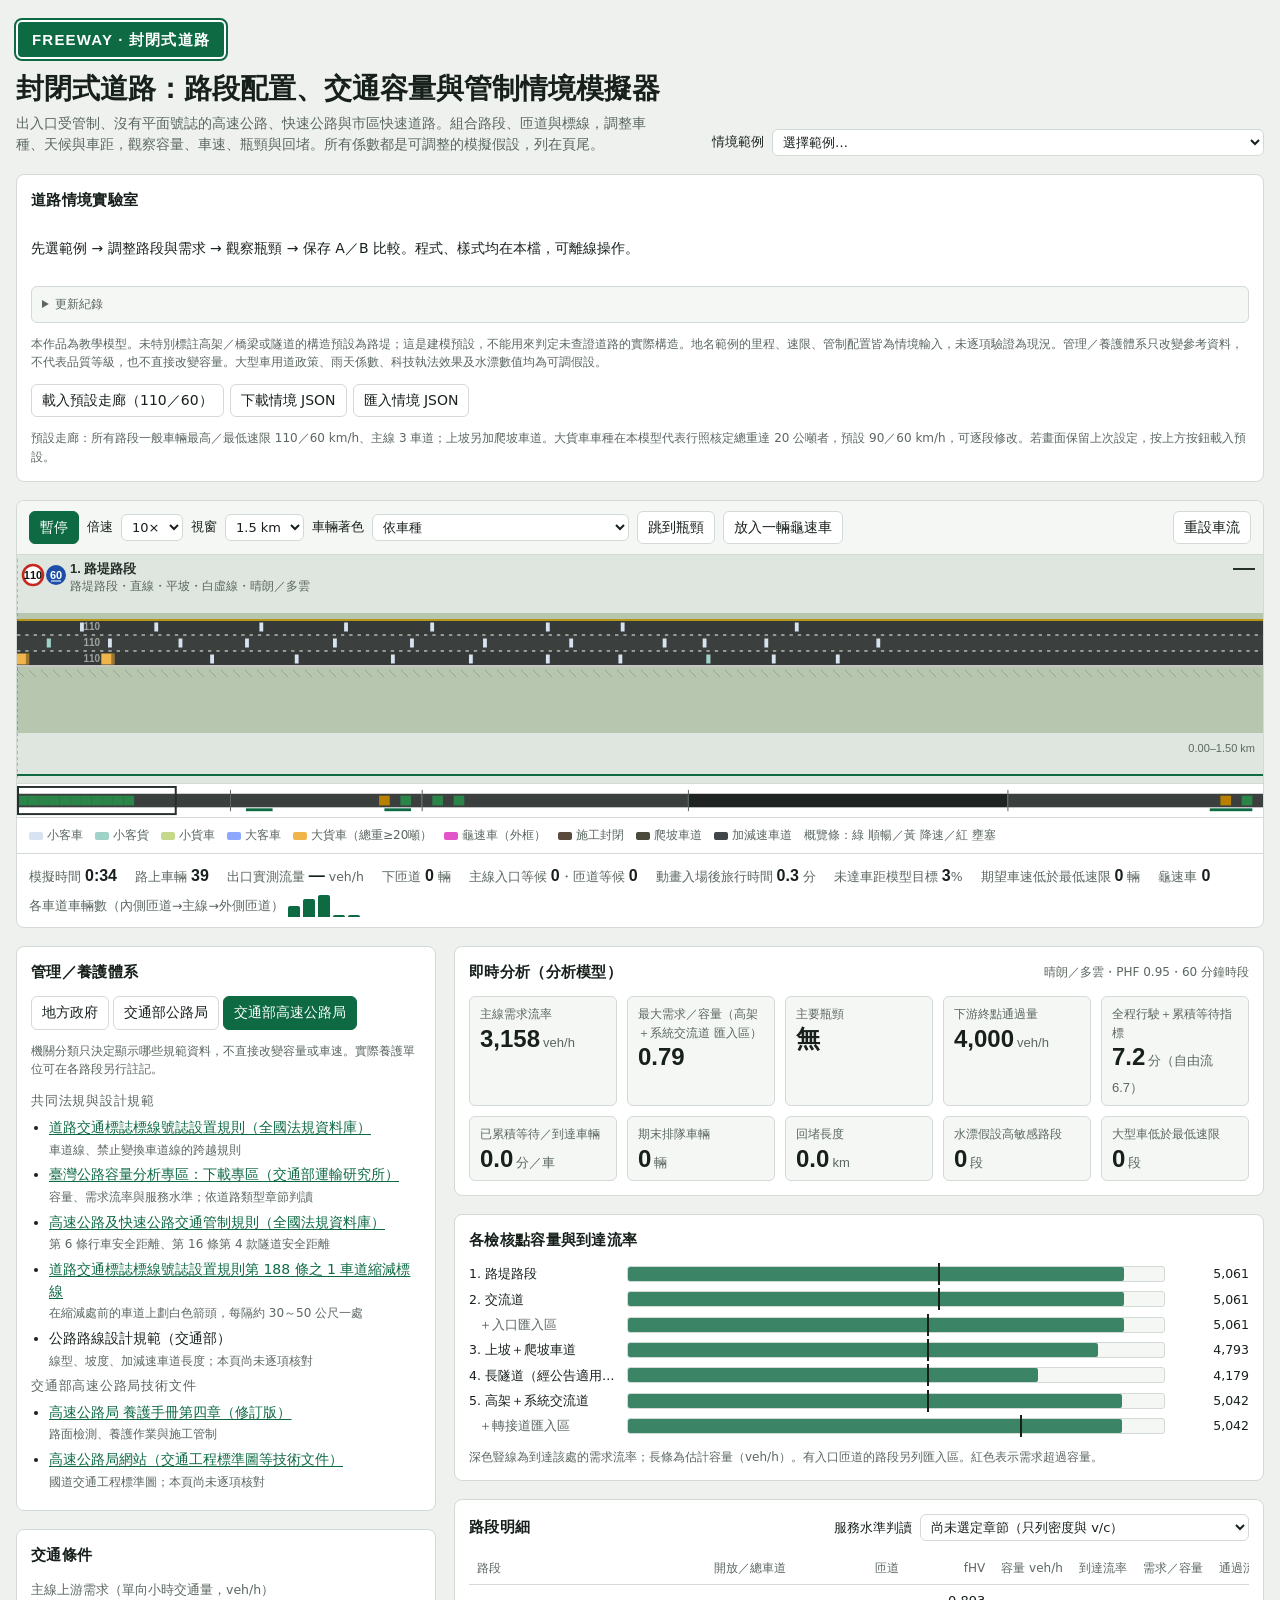
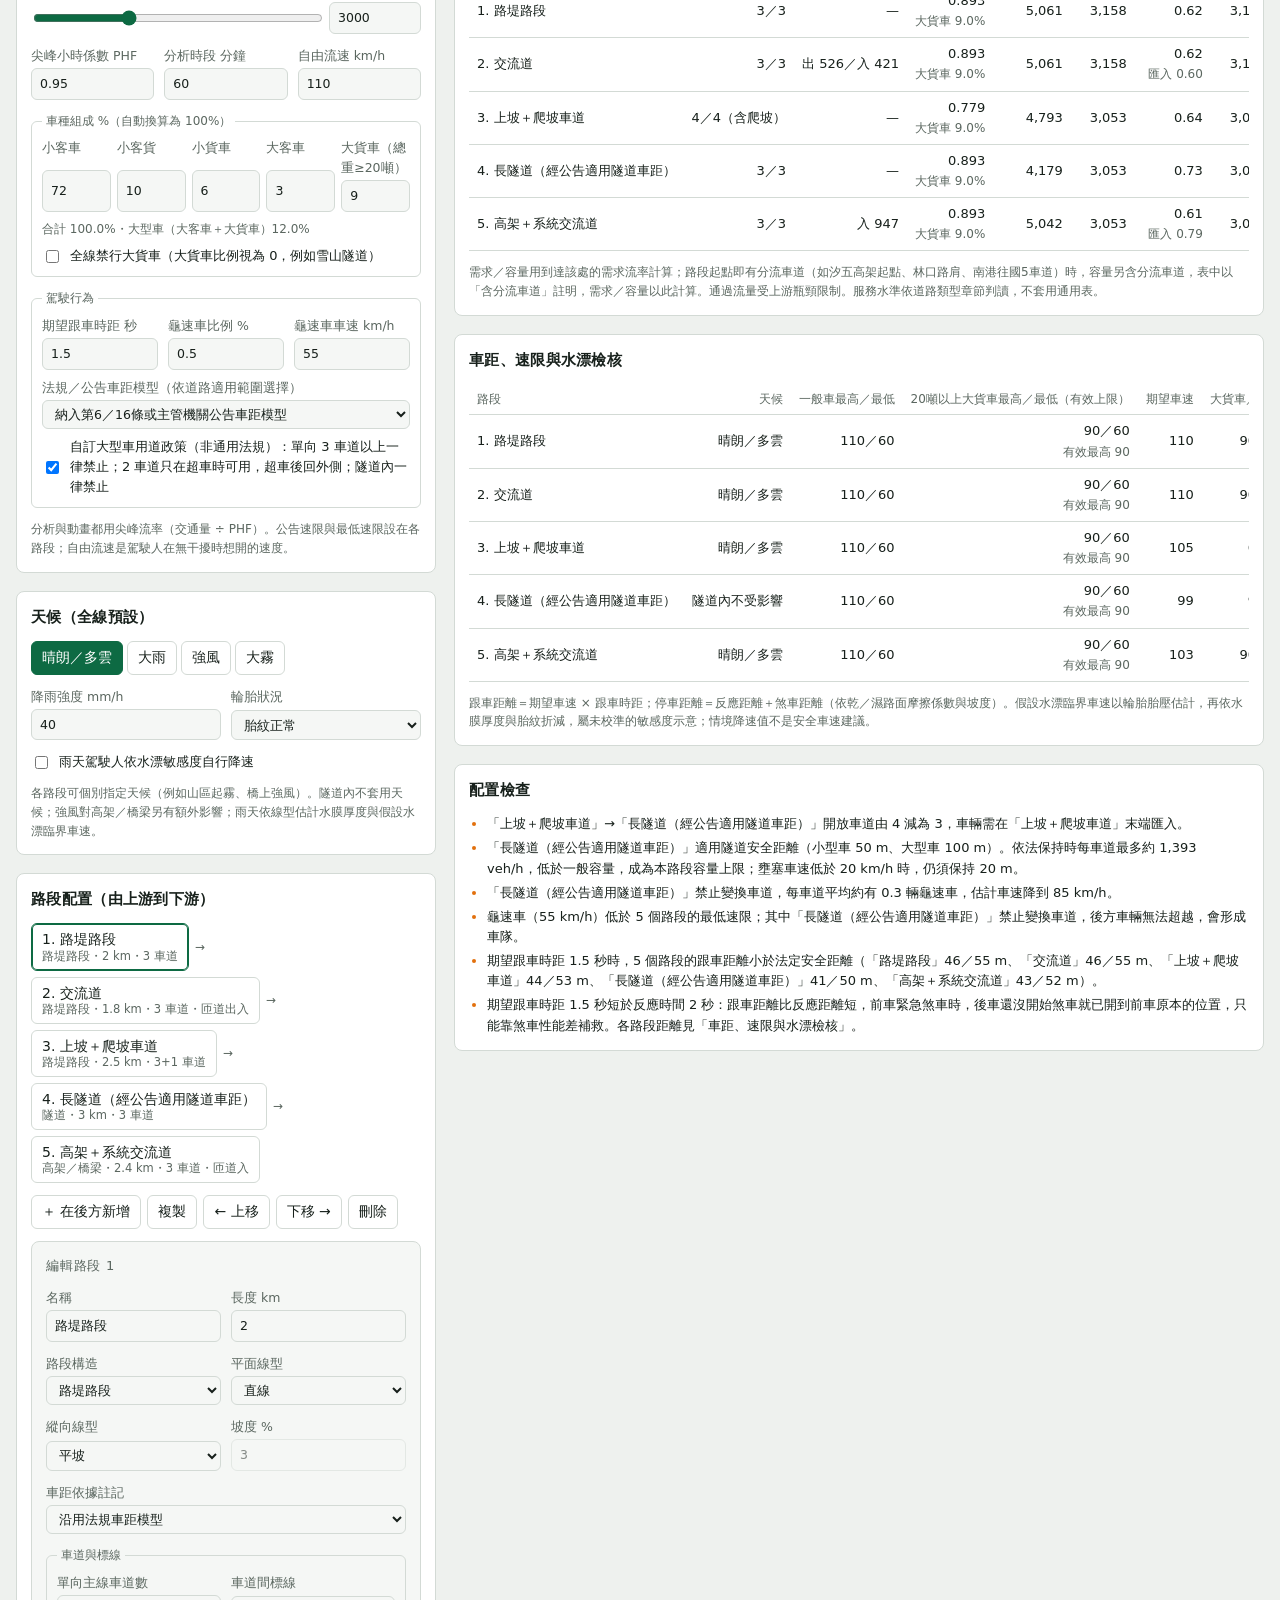
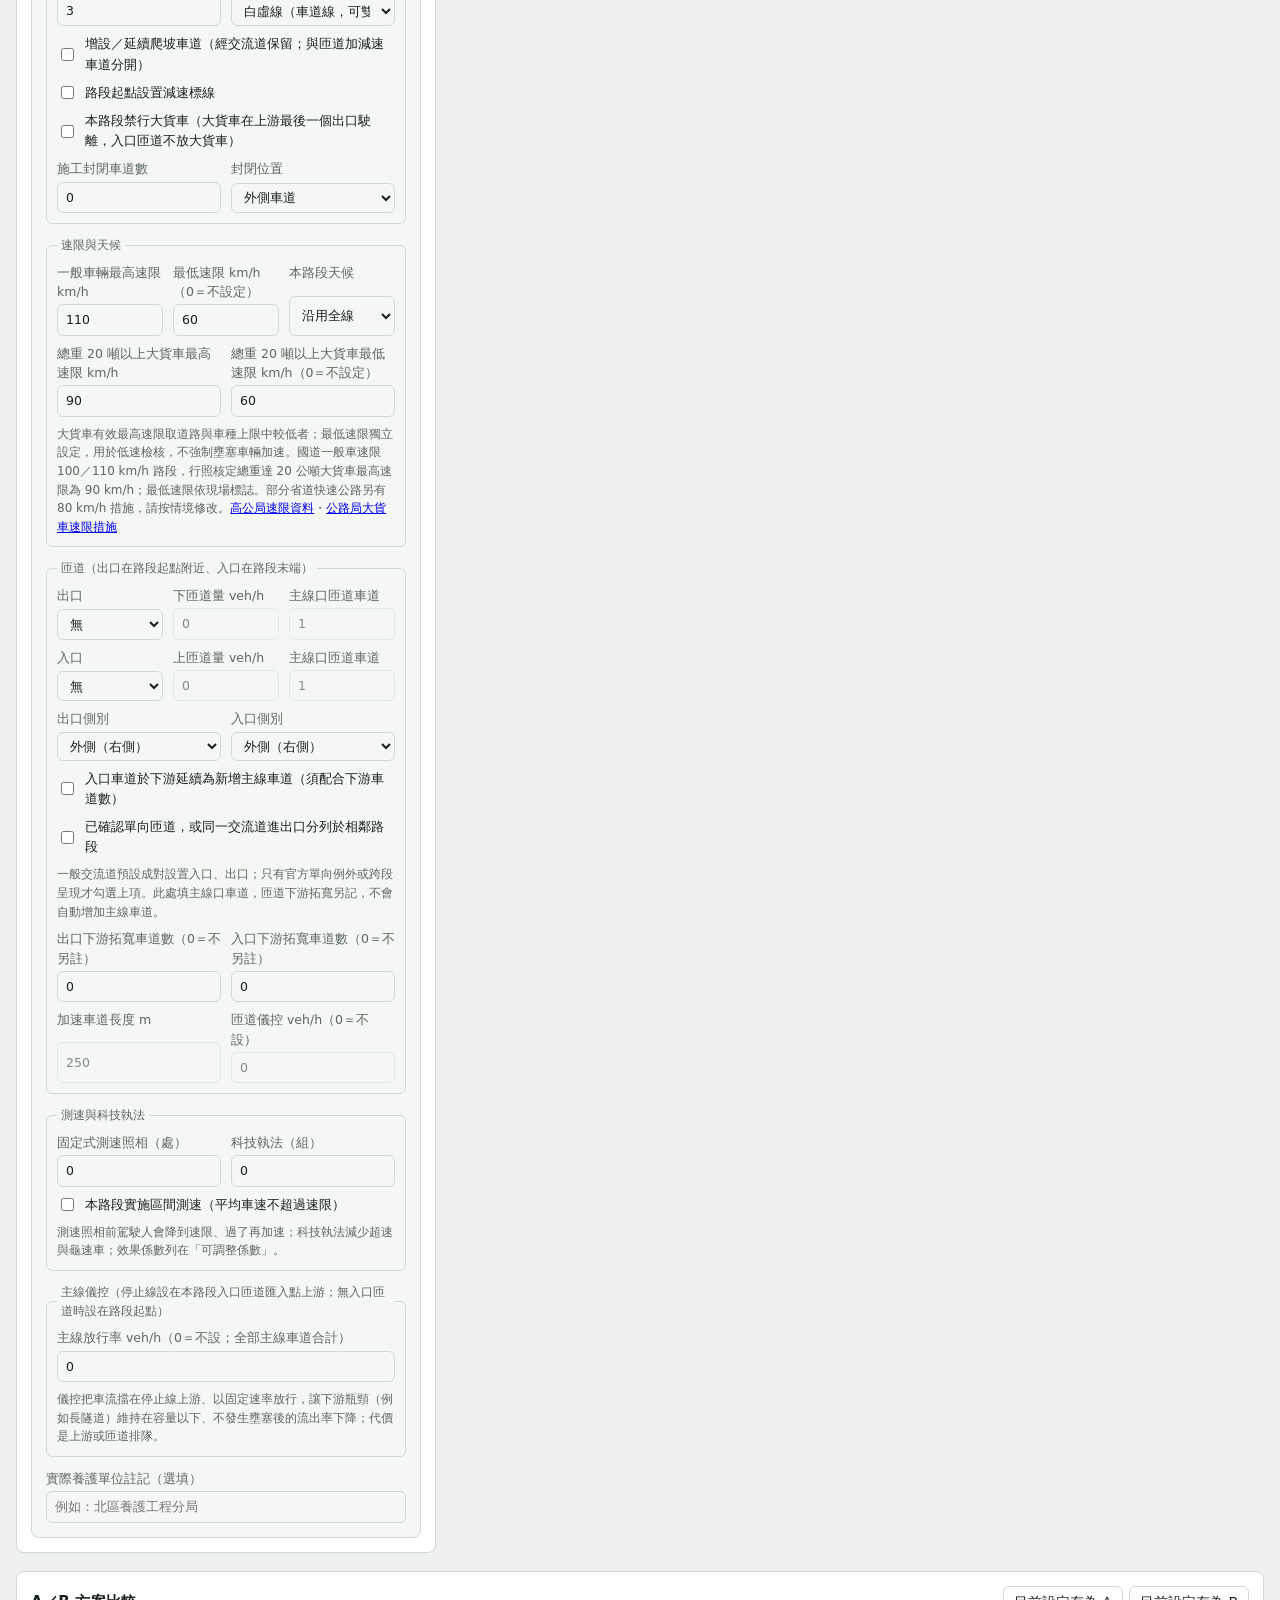
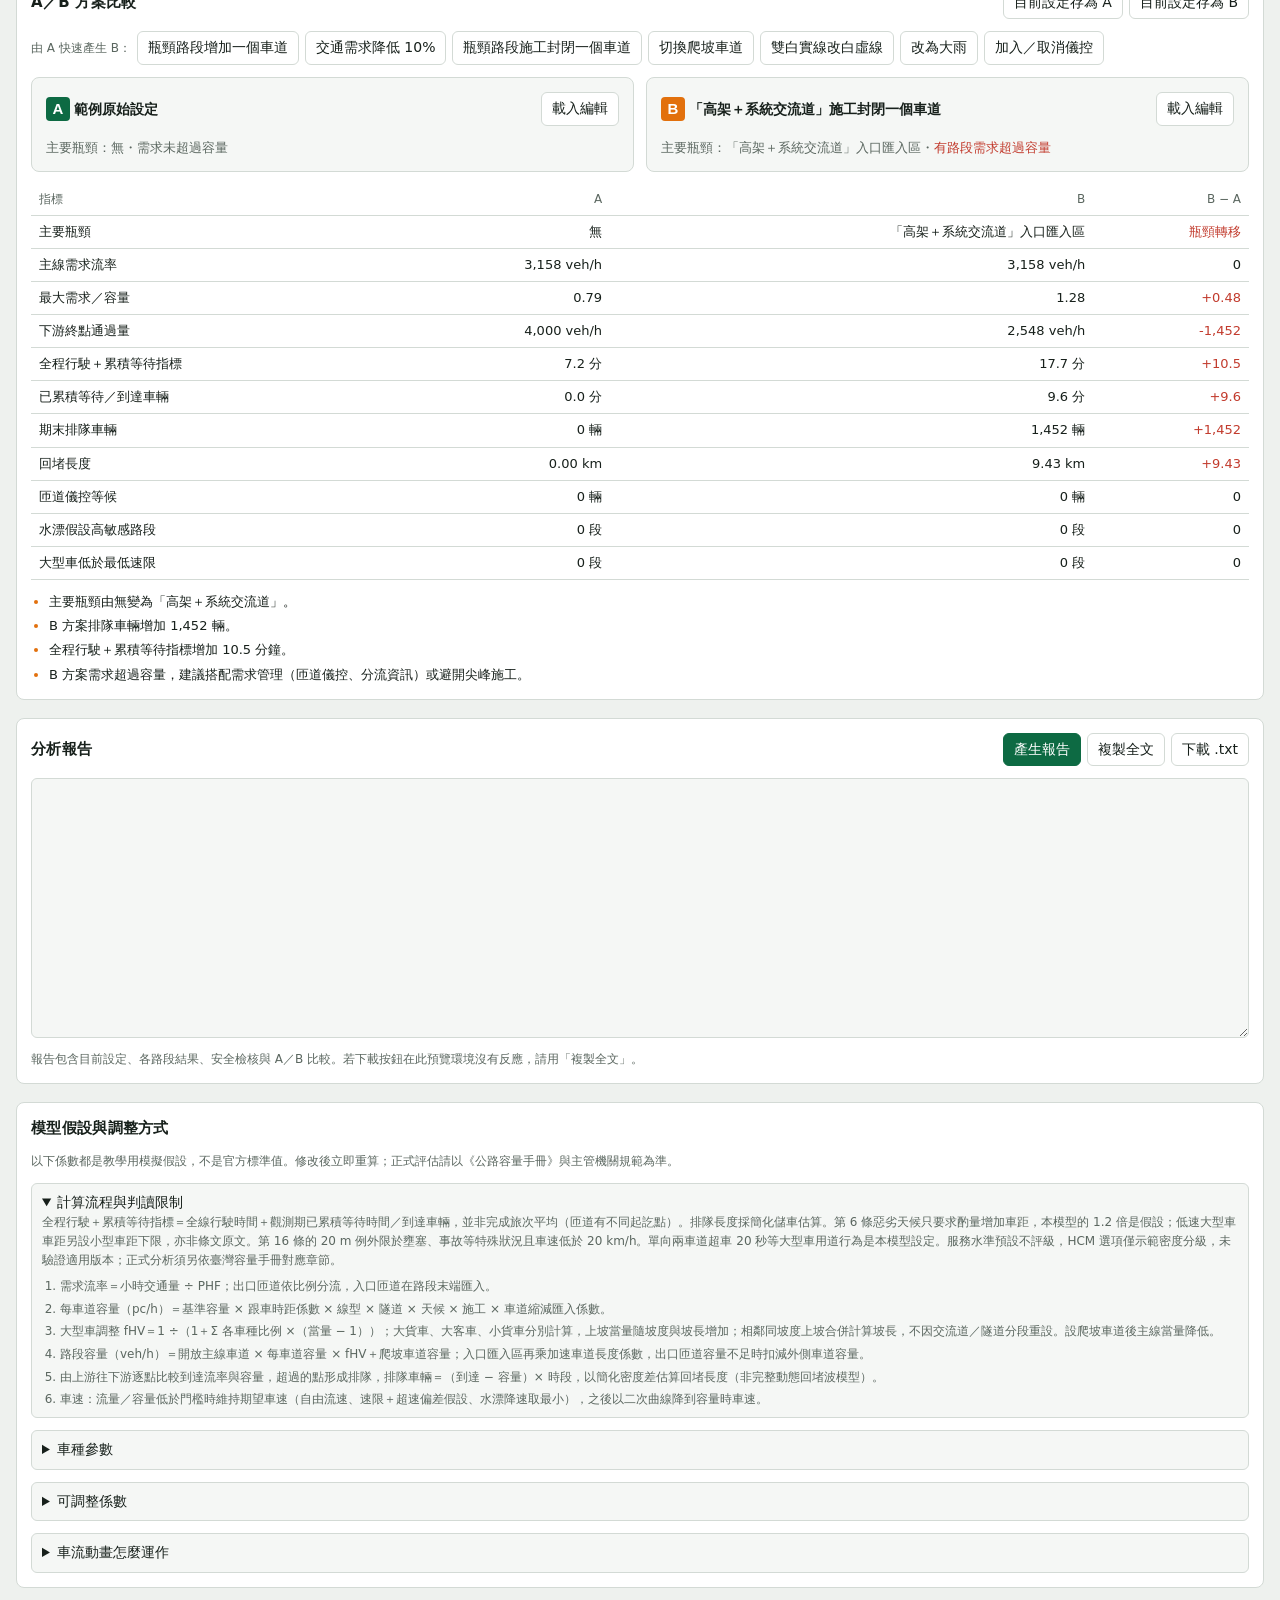
==== commit 825cc0e7: "Add files via upload" ====
--- a/index.html
+++ b/index.html
@@ -4,7 +4,7 @@
 <meta charset="utf-8">
 <meta name="viewport" content="width=device-width, initial-scale=1, viewport-fit=cover">
 <style>body{margin:0}[hidden]{display:none!important}</style>
-<title>封閉式道路交通情境模擬器｜第八版</title>
+<title>封閉式道路交通情境模擬器</title>
 <style>
 /* Layout: road strip on top (the thing you watch), settings column + analysis column below, then A/B, report and assumptions. Freeway guide-sign green is the one accent. */
 :root{
@@ -179,12 +179,21 @@
     </div>
   </header>
   <section id="routeInfo" class="card" hidden aria-label="路徑配置與查核依據"></section>
-  <section class="card" aria-label="整合版說明">
-    <h2>道路情境實驗室 · 整合版</h2>
-    <p>第八版 2026.10.19・請從範例選單重新載入新版路線。先選範例 → 調整路段與需求 → 觀察瓶頸 → 保存 A／B 比較。整合 Claude 進階版與 ChatGPT 檢核修正；程式、樣式均在本檔，可離線操作。</p>
+  <section class="card" aria-label="使用說明">
+    <h2>道路情境實驗室</h2>
+    <p>先選範例 → 調整路段與需求 → 觀察瓶頸 → 保存 A／B 比較。程式、樣式均在本檔，可離線操作。</p>
+    <details class="note"><summary>更新紀錄</summary><ul>
+      <li>2026-10-19：兩車道以上的出入口匝道合併為一條匝道、只畫一個槽化線；大客車路肩改為內側實線邊線、外側不畫線，入口加速車道處路肩中斷。</li>
+      <li>2026-10-19：南港聯絡道入口車道與國3第4車道相連；大客車路肩從聯絡道入口一路畫到南港系統出口；南港系統國5入口2車道，內側加速車道較外側長約1 km；南港聯絡道全程畫出大客車路肩，彎道2縮1後路段為350 m。</li>
+      <li>2026-10-19：國3南下南港段改為3主線＋聯絡道入口延續的第4車道＋大客車路肩，於南港系統同時出口往國5；南港聯絡道改為2車道、橫科路入口（半套鑽石）匯入後2縮1、匝道儀控。</li>
+      <li>2026-10-19：國1汐五高架南向起點改為內3平面、外2高架；五股—泰山轉接道後為3主線＋外側2車道接爬坡道與路肩。</li>
+      <li>2026-10-19：市民高架共線段、台63全程、台65浮洲入口後改回單向3車道；南港大客車路肩流量只由大客車計算；林口開放路肩不分配大貨車；容量表註明含分流車道的容量。</li>
+      <li>2026-10-19：國3中和交流道改4車道；蘇花改武塔隧道速限50；南迴改草埔隧道大型車不得行駛內側車道。</li>
+      <li>2026-10-19：隧道跟車距離恢復依期望車速計算，避免雪隧前大量停等；開放路肩速限與主線分開設定。</li>
+    </ul></details>
     <p class="note">本作品為教學模型。未特別標註高架／橋梁或隧道的構造預設為路堤；這是建模預設，不能用來判定未查證道路的實際構造。地名範例的里程、速限、管制配置皆為情境輸入，未逐項驗證為現況。管理／養護體系只改變參考資料，不代表品質等級，也不直接改變容量。大型車用道政策、雨天係數、科技執法效果及水漂數值均為可調假設。</p>
-    <div class="toolrow"><button id="defaultCorridor" type="button">載入新版預設走廊（110／60）</button><button id="jsonSave" type="button">下載情境 JSON</button><button id="jsonLoad" type="button">匯入情境 JSON</button><input id="jsonFile" type="file" accept=".json,application/json" hidden><span id="jsonNote" role="status"></span></div>
-    <p class="note">預設走廊：所有路段一般車輛最高／最低速限 110／60 km/h、主線 3 車道；上坡另加爬坡車道。大貨車車種在本模型代表行照核定總重達 20 公噸者，預設 90／60 km/h，可逐段修改。若畫面保留上次設定，按上方按鈕載入新版預設。</p>
+    <div class="toolrow"><button id="defaultCorridor" type="button">載入預設走廊（110／60）</button><button id="jsonSave" type="button">下載情境 JSON</button><button id="jsonLoad" type="button">匯入情境 JSON</button><input id="jsonFile" type="file" accept=".json,application/json" hidden><span id="jsonNote" role="status"></span></div>
+    <p class="note">預設走廊：所有路段一般車輛最高／最低速限 110／60 km/h、主線 3 車道；上坡另加爬坡車道。大貨車車種在本模型代表行照核定總重達 20 公噸者，預設 90／60 km/h，可逐段修改。若畫面保留上次設定，按上方按鈕載入預設。</p>
     <p id="inputError" role="alert" hidden style="color:var(--bad);font-weight:700"></p>
   </section>
 
@@ -300,7 +309,7 @@
           <div class="toolrow" id="losCustom"></div>
         </div>
         <div class="tbl"><table id="segTable"></table></div>
-        <p class="note">需求／容量用到達該處的需求流率計算；通過流量受上游瓶頸限制。服務水準依道路類型章節判讀，不套用通用表。</p>
+        <p class="note">需求／容量用到達該處的需求流率計算；路段起點即有分流車道（如汐五高架起點、林口路肩、南港往國5車道）時，容量另含分流車道，表中以「含分流車道」註明，需求／容量以此計算。通過流量受上游瓶頸限制。服務水準依道路類型章節判讀，不套用通用表。</p>
       </section>
       <section class="card" aria-labelledby="h-safe">
         <h2 id="h-safe">車距、速限與水漂檢核</h2>
@@ -494,13 +503,14 @@
   xizhi:()=>xizhiRoute(false),
   xizhiElev:()=>xizhiRoute(true),
   nangang:()=>base({demand:3600,ffs:90,segments:[
-    realSeg(13.4,14,{name:'南港交流道・南下出口（往橫科路）',lanes:3,off:ramp('ic',250,1,250,0,{label:'南下出口→橫科路'}),partial:true,note:'依空拍：南下先在橫科路出口分流，之後才是南港聯絡道入口。'}),
-    realSeg(14,14.6,{name:'南港交流道・南港聯絡道入口匯入',lanes:3,on:ramp('ic',900,1,400,0,{label:'南港聯絡道入口（2縮1後1車道）'}),partial:true,note:'主線3車道；入口匝道由南港聯絡道2車道縮為1車道後，以加速車道匯入。'}),
-    realSeg(14.6,15.9,{name:'南港交流道—南港系統・3車道＋大客車專用路肩',lanes:3,off:ramp('sys',120,1,250,0,{label:'大客車專用路肩→國5南港系統',busOnly:true,auxFrom:0,auxLen:1300}),note:'依現場：一般車道3條；外側路肩自橫科入口起開放大客車，至南港系統匝道入口止，小型車不得使用。路肩大客車流量120輛／小時為教學假設。'}),
-    realSeg(15.9,16.5,{name:'國3南下・南港系統（接國5）',struct:'elevated',lanes:3,align:'curve',off:ramp('sys',600),on:ramp('sys',700,1,300),note:'南港系統出口往國5（一般車輛），大客車專用路肩於此出口前結束。轉接道車道數待標線圖核對。'})]}),
+    realSeg(14,14.6,{name:'南港交流道・南港聯絡道入口（第4車道＋大客車路肩延續）',lanes:3,on:ramp('ic',950,2,400,0,{label:'南港聯絡道入口（1車道＋大客車路肩）',continues:true,busSlots:[1]}),partial:true,note:'依現場：主線3車道；聯絡道入口的一般車道不併入，延續為第4車道；聯絡道的大客車路肩同時延續為國3外側路肩，直到南港系統出口。'}),
+    realSeg(14.6,15.9,{name:'南港交流道—南港系統・3主線＋第4車道＋大客車路肩',lanes:3,off:ramp('sys',737,2,250,0,{label:'第4車道＋大客車路肩→國5石碇／宜蘭',busSlots:[1],auxFrom:0,auxLen:1300}),note:'依現場門架：內側3車道往安坑／新店／木柵；第4車道與外側大客車路肩於南港系統同時出口往國5（2車道分流）。小型車不得使用路肩。'}),
+    realSeg(15.9,17.5,{name:'國3南下・南港系統（國5入口2車道）',struct:'elevated',lanes:3,align:'curve',on:ramp('sys',1100,2,300,0,{label:'國5→國3南下入口',accelSlots:[1300,300]}),note:'依現場：國5往國3南下入口與出口同為2車道；外側車道先併入內側（約300m），內側加速車道再延伸約1km後匯入主線。長度為示意。'})]}),
   nangangLink:()=>base({demand:1500,ffs:80,legalMode:'none',mix:{car:78,van:9,ltruck:6,bus:3,truck:4},segments:[
-    realSeg(0,1.2,{name:'南港聯絡道・直線2車道＋大客車路肩',struct:'elevated',lanes:2,limit:80,truckLimit:80,minLimit:0,truckMinLimit:0,note:'現場：2一般車道，外側路肩為大客車專用（分時開放），不列一般車道。直線速限80沿用前版，待現場標誌核對；此處里程為聯絡路徑相對里程，非國3里程。'}),
-    realSeg(1.2,2.8,{name:'南港聯絡道・彎道2縮1（南下入口）',struct:'elevated',lanes:1,align:'curve',limit:60,truckLimit:60,minLimit:0,truckMinLimit:0,note:'現場：彎道起點限速60，外側車道以縮減箭頭併入內側，成為1車道入口匝道；大客車路肩續行，接國3南下路肩。'})] }),
+    realSeg(0,1.0,{name:'南港聯絡道・2車道＋大客車路肩（環東分流後）',struct:'elevated',lanes:2,busShoulder:true,limit:80,truckLimit:80,minLimit:0,truckMinLimit:0,note:'現場：環東大道往國3車道經槽化線分流後為2一般車道，外側路肩限大客車（分時開放）。直線速限80沿用前版，待現場標誌核對；里程為聯絡路徑相對里程。'}),
+    realSeg(1.0,1.4,{name:'橫科路入口匯入（半套鑽石）',struct:'elevated',lanes:2,busShoulder:true,limit:80,truckLimit:80,minLimit:0,truckMinLimit:0,on:ramp('ic',300,1,200,0,{label:'橫科路入口'}),partial:true,note:'橫科為半套鑽石型交流道，往國3方向僅設入口；入口車流跨越大客車路肩匯入。入口流量300為教學假設。'}),
+    realSeg(1.4,1.6,{name:'入口匯入後・彎道前（外側車道縮減）',struct:'elevated',lanes:2,busShoulder:true,limit:60,truckLimit:60,minLimit:0,truckMinLimit:0,note:'現場：限速60標誌與外側車道縮減箭頭，外側車道於彎道起點前併入內側；大客車路肩隨之內移。'}),
+    realSeg(1.6,1.95,{name:'彎道2縮1・匝道儀控（1車道＋大客車路肩）',struct:'elevated',lanes:1,busShoulder:true,align:'curve',limit:60,truckLimit:60,minLimit:0,truckMinLimit:0,meter:1200,note:'現場：2縮1後約350m，1一般車道＋限大客車路肩，設匝道儀控（前方號誌）後匯入國3南下；路肩延續為國3外側大客車路肩至南港系統出口。儀控率1200輛／小時為教學假設；大客車走路肩不受儀控。'})] }),
   ankeng:()=>base({demand:4300,ffs:100,mix:{car:72,van:10,ltruck:8,bus:3,truck:7},segments:[
     realSeg(30.5,31.8,{name:'國3南下・安坑交流道（出口＋雙車道入口）',lanes:3,off:ramp('ic',650),on:ramp('ic',900,2,300),note:'入口以2車道建模；主線口是否再縮減、匯入後車道配置待現場標線圖核對。'}),
     realSeg(31.8,32.585,{name:'安坑交流道—安坑隧道（平坡高架）',struct:'elevated',lanes:3,grade:'level',gradePct:0,note:'依使用者提供的現地地圖與指正：進安坑隧道前為高架、平坡；移除先前虛設的3%上坡。'}),
@@ -534,9 +544,9 @@
     mkSeg({name:'連續彎道段',struct:'elevated',len:1.5,lanes:2,align:'multi',limit:70,minLimit:0,slowMark:true}),
     mkSeg({name:'匝道段',struct:'elevated',len:1.0,lanes:2,limit:70,minLimit:0,off:ramp('ic',350,1),on:ramp('ic',300,1,140)})]}),
   civic:()=>base({agency:'local',demand:2300,ffs:80,legalMode:'none',truckNoInner:false,mix:{car:86,van:10,ltruck:3,bus:1,truck:0},segments:[
-    regionalSeg({name:'市民高架東向・建國南路入口',struct:'elevated',len:.7,limit:80,truckLimit:80,on:ramp('ic',450,1,220,0,{label:'建國南路東向入口'}),partial:true,unit:'臺北市政府工務局新建工程處',note:'114.9官方匝道表：建國南路東向僅有入口；不能在同方向補出不存在的出口。長度與主線口1車道為情境假設。'}),
-    regionalSeg({name:'市民高架・建國—光復',struct:'elevated',len:1.8,limit:80,truckLimit:80,note:'採單向2主線、最高80；路段長度為選段示意。僅計算汽車主線，不模擬高架下的號誌。'}),
-    regionalSeg({name:'市民高架・光復南路出口',struct:'elevated',len:.7,limit:80,truckLimit:80,off:ramp('ic',600,1,250,0,{label:'光復南路東向出口'}),partial:true,note:'官方表：光復南路東向僅出口，西向僅入口；此處保留真實方向。'}),
+    regionalSeg({name:'市民高架東向・建國南路入口',struct:'elevated',len:.7,limit:80,truckLimit:80,on:ramp('ic',450,1,220,0,{label:'建國南路東向入口',continues:true}),partial:true,unit:'臺北市政府工務局新建工程處',note:'114.9官方匝道表：建國南路東向僅有入口；不能在同方向補出不存在的出口。長度與主線口1車道為情境假設。'}),
+    regionalSeg({name:'市民高架・建國—光復（共線段）',struct:'elevated',len:1.8,lanes:3,limit:80,truckLimit:80,note:'共線段單向3車道（入口車道延續）、最高80；路段長度為選段示意。僅計算汽車主線，不模擬高架下的號誌。'}),
+    regionalSeg({name:'市民高架・光復南路出口（共線段）',struct:'elevated',len:.7,lanes:3,limit:80,truckLimit:80,off:ramp('ic',600,1,250,0,{label:'光復南路東向出口'}),partial:true,note:'官方表：光復南路東向僅出口，西向僅入口；此處保留真實方向。'}),
     regionalSeg({name:'市民高架・光復—永吉',struct:'elevated',len:1,limit:80,truckLimit:80,align:'curve'}),
     regionalSeg({name:'市民高架・永吉路出口',struct:'elevated',len:.6,limit:80,truckLimit:80,off:ramp('ic',400,1,250,0,{label:'永吉路東向出口'}),partial:true,note:'東向永吉路為出口；不包含正氣橋後續分岔。匝道減速與市區號誌不列本主線模型。'})]}),
   danjiang:()=>base({agency:'thb',demand:2300,ffs:80,legalMode:'all',truckNoInner:false,segments:[
@@ -568,9 +578,9 @@
     realSeg(11.8,10.3,{name:'土城一・北上內側匝道群',struct:'elevated',lanes:2,limit:60,minLimit:0,truckLimit:60,truckMinLimit:0,off:ramp('ic',400,1,250,0,{side:'inner',label:'土城一北上出口'}),on:ramp('ic',500,1,260,0,{side:'inner',label:'土城一北上入口'}),note:'官方工程文獻說明北上內側進出；本例口數與輔助車道均為簡化，可依現況修改。'}),
     realSeg(10.3,9.1,{name:'城林橋附近高架・60區段',struct:'elevated',lanes:2,limit:60,minLimit:0,truckLimit:60,truckMinLimit:0}),
     realSeg(9.1,8.3,{name:'跨土城新興橋後・提速80',struct:'elevated',lanes:2,limit:80,minLimit:0,truckLimit:80,truckMinLimit:0,note:'公路局速限表以9K100為60／80分界，本段北上進入80區。'}),
-    realSeg(8.3,7.65,{name:'板橋二浮洲・北上外側入口',struct:'elevated',lanes:2,limit:80,minLimit:0,truckLimit:80,truckMinLimit:0,on:ramp('ic',450,1,250,0,{label:'浮洲北上入口'}),partial:true,note:'浮洲新增北入與南出功能依官方改善計畫；外側入口與縣民大道內側匝道分開，位置及口數仍為示意。'}),
-    realSeg(7.65,6.9,{name:'板橋二縣民大道・北上內側匝道群',struct:'elevated',lanes:2,limit:80,minLimit:0,truckLimit:80,truckMinLimit:0,off:ramp('ic',600,1,250,0,{side:'inner',label:'板橋二北上出口'}),on:ramp('ic',500,1,250,0,{side:'inner',label:'板橋二北上入口'}),note:'官方文獻圖1-3為內側匝道。主線口與出口專用車道的實際標線仍須現況圖核對，暫採2主線＋獨立輔助道。'}),
-    realSeg(6.9,6.2,{name:'板橋一・僅北上內側入口',struct:'elevated',lanes:2,limit:80,minLimit:0,truckLimit:80,truckMinLimit:0,on:ramp('ic',450,1,260,0,{side:'inner',label:'板橋一北上入口'}),partial:true,note:'板橋一方向性配置採南出北入；北上不設出口。本例到入口匯入後結束，車道配置與邊界待當期標線圖細核。'})]}),
+    realSeg(8.3,7.65,{name:'板橋二浮洲・北上外側入口',struct:'elevated',lanes:2,limit:80,minLimit:0,truckLimit:80,truckMinLimit:0,on:ramp('ic',450,1,250,0,{label:'浮洲北上入口',continues:true}),partial:true,note:'浮洲新增北入與南出功能依官方改善計畫；外側入口與縣民大道內側匝道分開，位置及口數仍為示意。'}),
+    realSeg(7.65,6.9,{name:'板橋二縣民大道・北上內側匝道群',struct:'elevated',lanes:3,limit:80,minLimit:0,truckLimit:80,truckMinLimit:0,off:ramp('ic',600,1,250,0,{side:'inner',label:'板橋二北上出口'}),on:ramp('ic',500,1,250,0,{side:'inner',label:'板橋二北上入口'}),note:'官方文獻圖1-3為內側匝道。主線口與出口專用車道的實際標線仍須現況圖核對，暫採2主線＋獨立輔助道。'}),
+    realSeg(6.9,6.2,{name:'板橋一・僅北上內側入口',struct:'elevated',lanes:3,limit:80,minLimit:0,truckLimit:80,truckMinLimit:0,on:ramp('ic',450,1,260,0,{side:'inner',label:'板橋一北上入口'}),partial:true,note:'板橋一方向性配置採南出北入；北上不設出口。本例到入口匯入後結束，車道配置與邊界待當期標線圖細核。'})]}),
   tai74:()=>base({agency:'thb',demand:3500,ffs:80,legalMode:'all',truckNoInner:false,segments:[
     regionalSeg({name:'台74東行・松竹交流道',struct:'elevated',len:1.2,lanes:3,limit:80,truckLimit:80,off:ramp('ic',550),on:ramp('ic',650,1,300),unit:'公路局中區養護工程分局',note:'選取松竹—太原—太平高架路段。官方建設資料：大衛路以北雙向6車道，按單向3主線建模；匝道口1暫估。長度採相對示意。'}),
     regionalSeg({name:'松竹—太原高架',struct:'elevated',len:1.8,lanes:3,limit:80,truckLimit:80,align:'curve'}),
@@ -578,11 +588,11 @@
     regionalSeg({name:'太原—太平高架',struct:'elevated',len:1.5,lanes:3,limit:80,truckLimit:80}),
     regionalSeg({name:'太平交流道（東行出口＋入口）',struct:'elevated',len:1.3,lanes:3,limit:80,truckLimit:80,off:ramp('ic',650),on:ramp('ic',700,1,300),note:'最高80依公路局現行表；未核實各匝道口與短增減車道，不標為實測車道配置。'})]}),
   tai63:()=>base({agency:'thb',demand:2400,ffs:70,legalMode:'none',truckNoInner:false,segments:[
-    regionalSeg({name:'台63南下・大里主線選段',len:1.5,limit:70,truckLimit:70,unit:'公路局中區養護工程分局員林工務段',note:'中投公路以省道封閉主線選段示意，不把路線編號或封閉特性直接當成法定快速公路資格；不自動套用第6條車距。'}),
-    regionalSeg({name:'大里一附近高架主線',struct:'elevated',len:1.2,limit:70,truckLimit:70,off:ramp('ic',400),on:ramp('ic',450,1,160),note:'路段確有高架伸縮縫與大里一南下出口；進出口以匝道群合併示意，口數及位置待標線圖核對。'}),
-    regionalSeg({name:'大里—霧峰封閉主線',len:2.5,align:'cst',limit:70,truckLimit:70,note:'未明確標註橋／隧構造者按使用者要求預設路堤；不代表已完成沿線橋梁普查。'}),
-    regionalSeg({name:'霧峰附近主線匝道群',len:1.2,limit:70,truckLimit:70,off:ramp('ic',500),on:ramp('ic',450,1,150),note:'本例不模擬國3中投交流道的完整立體動線；匝道群、短加速車道與需求均為教學假設。'}),
-    regionalSeg({name:'台63南下・往草屯方向續行',len:2,limit:70,truckLimit:70,note:'最高70參考公路局中投10.5K公告；不宣稱台63全線均為70，端點及其他區段請另依牌面設定。'})]}),
+    regionalSeg({lanes:3,name:'台63南下・大里主線選段',len:1.5,limit:70,truckLimit:70,unit:'公路局中區養護工程分局員林工務段',note:'中投公路以省道封閉主線選段示意，不把路線編號或封閉特性直接當成法定快速公路資格；不自動套用第6條車距。'}),
+    regionalSeg({lanes:3,name:'大里一附近高架主線',struct:'elevated',len:1.2,limit:70,truckLimit:70,off:ramp('ic',400),on:ramp('ic',450,1,160),note:'路段確有高架伸縮縫與大里一南下出口；進出口以匝道群合併示意，口數及位置待標線圖核對。'}),
+    regionalSeg({lanes:3,name:'大里—霧峰封閉主線',len:2.5,align:'cst',limit:70,truckLimit:70,note:'未明確標註橋／隧構造者按使用者要求預設路堤；不代表已完成沿線橋梁普查。'}),
+    regionalSeg({lanes:3,name:'霧峰附近主線匝道群',len:1.2,limit:70,truckLimit:70,off:ramp('ic',500),on:ramp('ic',450,1,150),note:'本例不模擬國3中投交流道的完整立體動線；匝道群、短加速車道與需求均為教學假設。'}),
+    regionalSeg({lanes:3,name:'台63南下・往草屯方向續行',len:2,limit:70,truckLimit:70,note:'最高70參考公路局中投10.5K公告；不宣稱台63全線均為70，端點及其他區段請另依牌面設定。'})]}),
   sys:()=>base({demand:4500,segments:[
     mkSeg({name:'路堤路段',len:2}),
     mkSeg({name:'系統交流道',len:2.2,off:ramp('sys',1200,2),on:ramp('sys',1500,2,400)}),
@@ -619,7 +629,7 @@
     segs.push(
       (outer?realSeg(35.6,36.229,{name:'泰山轉接道後・平面匯合區',lanes:3,limit:100,on:outer?ramp('sys',2200,3,350):ramp('sys',800,2,350),note:'主線與分離輔助道在此以簡化合流模型表示，位置及流量皆假設，未模擬立體線形。'}):realSeg(35.6,36.229,{name:'泰山轉接道後・3主線＋外側2車道（接爬坡道、路肩）',lanes:5,limit:100,note:'依現場：泰山轉接道後為內側3主線＋外側2車道（原分離輔助道），兩組之間以雙白實線分隔；外側2車道往下游接續爬坡道與外側路肩（往林口）。模型一個路段只能設一種標線，此段以白虛線呈現。'})),
       // 36K220–40K400 outer shoulder opens 06–22 for cars and buses at 80 km/h; 林口-bound traffic uses it to stay clear of the climbing lane, so it is drawn as one long exit lane ending at 林口A
-      realSeg(36.229,41,{name:'泰山—林口上坡・3主線＋爬坡道＋路肩（林口A出口）',lanes:3,limit:100,climb:true,grade:'up',gradePct:3.5,off:ramp('ic',800,1,250,0,{label:'路肩→林口A・文化一路',auxFrom:0,auxLen:4500,shoulderLimit:80,downstreamLanes:4}),partial:true,note:'依高公局公告：南向36K220–40K400改為主線3車道＋爬坡道1車道＋外側路肩，路肩6–22時開放小型車及大客車、速限80（與主線100分開）；往林口車輛可提前駛入路肩，避免與爬坡道重車交織，本模型把路肩畫成延伸到林口A出口的外側車道，只有往林口的車使用。官方爬坡道36K229–41K810；坡度3.5%為假設。林口A匝道下游拓寬2→3→4，不是主線口車道數。'}),
+      realSeg(36.229,41,{name:'泰山—林口上坡・3主線＋爬坡道＋路肩（林口A出口）',lanes:3,limit:100,climb:true,grade:'up',gradePct:3.5,off:ramp('ic',800,1,250,0,{label:'路肩→林口A・文化一路',auxFrom:0,auxLen:4500,shoulderLimit:80,noTruck:true,downstreamLanes:4}),partial:true,note:'依高公局公告：南向36K220–40K400改為主線3車道＋爬坡道1車道＋外側路肩，路肩6–22時開放小型車及大客車、速限80（與主線100分開）；往林口車輛可提前駛入路肩，避免與爬坡道重車交織，本模型把路肩畫成延伸到林口A出口的外側車道，只有往林口的車使用。官方爬坡道36K229–41K810；坡度3.5%為假設。林口A匝道下游拓寬2→3→4，不是主線口車道數。'}),
       realSeg(41,41.6,{name:'林口B出口・文化北路（爬坡道延續）',lanes:3,limit:100,climb:true,grade:'up',gradePct:3.5,off:ramp('ic',400,1,250,0,{label:'林口B・文化北路'}),partial:true,note:'B出口主線口暫設1車道，未取得新版標線圖；A/B里程邊界為示意。共用入口在後段。'}),
       realSeg(41.6,41.810,{name:'林口交流道範圍・爬坡道至41K810',lanes:3,limit:100,climb:true,grade:'up',gradePct:3.5,note:'爬坡道獨立延續，不轉成入口加速車道。'}),
       realSeg(41.810,42.6,{name:'林口共用南下入口・爬坡道終點後（4車道）',lanes:4,limit:100,on:ramp('ic',600,2,300),partial:true,note:'此為A/B出口所屬交流道的入口；主線口2與示意位置待核對。爬坡道依官方里程已結束，入口另設加速車道。維基百科國1車道數表：泰山轉接道南—林口平面南下5車道（3主線＋爬坡道＋路肩）、林口—桃園平面南下4車道。'})
@@ -643,8 +653,8 @@
  shiding:{title:'國5南下：石碇—烏塗—彭山—坪林',text:'爬坡道僅在5K800–9K300連續存在，跨烏塗隧道；9K442才進彭山隧道。坡度先設4%供互動比較，不能從有爬坡道推定精確坡度。'},
  xizhi:{title:'國1南下：五堵→汐止→汐止系統→汐五端→東湖／內湖',text:'汐止系統在汐止交流道之後。汐五端提供平面、高架分支；東湖南下只有入口。',branches:['xizhi','xizhiElev']},
  xizhiElev:{title:'國1南下：汐止系統→汐五轉接道→汐五高架→堤頂',text:'選擇高架路徑，不會把東湖平面交流道接在高架上。轉接與匝道確切車道數／速限仍有待核對項目。',branches:['xizhi','xizhiElev']},
- nangang:{title:'國3南下：環東／南港交流道→南港系統',branches:['nangang','nangangLink'],text:'國3南下主線3車道、速限90；南港聯絡道車流以1車道入口匯入。外側路肩自橫科入口至南港系統匝道入口為大客車專用，小型車不得使用，模擬中只有大客車會駛入。可切換聯絡道情境觀察，兩種需求分開計算。'},
- nangangLink:{title:'環東東向→南港南下入口聯絡道',branches:['nangang','nangangLink'],text:'南港聯絡道2車道，外側路肩為大客車專用；彎道起點限速60並2縮1，成為1車道南下入口。此情境僅計算聯絡道，到國3匯入點為止；國3主線另由主線路徑計算。大客車路肩不列一般車道。'},
+ nangang:{title:'國3南下：環東／南港交流道→南港系統',branches:['nangang','nangangLink'],text:'國3南下主線3車道、速限90。南港聯絡道入口（儀控後1車道）不併入，延續為第4車道；外側路肩自入口起限大客車。到南港系統，第4車道與大客車路肩同時出口往國5，主線3車道續往木柵。可切換聯絡道情境，兩種需求分開計算。'},
+ nangangLink:{title:'環東東向→南港南下入口聯絡道',branches:['nangang','nangangLink'],text:'環東大道往國3車道分流後為南港聯絡道2車道（外側路肩限大客車）；橫科路入口匯入後，彎道限速60並2縮1，成為1車道＋大客車路肩，經匝道儀控匯入國3南下。此情境到國3匯入點為止。'},
  ankeng:{title:'國3南下：安坑交流道→平坡高架→安坑隧道→中和隧道→中和交流道',text:'進安坑隧道前已依現地指正改為平坡高架，取消虛設3%上坡。補齊兩座隧道及兩交流道進出口。35K以北90、以南100；兩入口先以雙車道模擬，主線口及合流後配置尚待當期標線圖核實。'},
  muzha:{title:'國3北上：木柵交流道→福德隧道→南深路出口→南港系統',text:'里程遞減，速限90。福德隧道在此範圍；木柵隧道在木柵交流道以南，不硬塞入本區間。南深路僅北出。'},
  wugu:{title:'國1南下：五股→泰山轉接道→林口（平面主線）',branches:['wugu','wuguAux','wuguElev']},
@@ -674,19 +684,19 @@
  tai63Bridge:['公路局・台63高架伸縮縫與大里一南出','https://www.thb.gov.tw/News_Content_Table.aspx?n=7839&s=280285&sms=13275']
 };
 Object.assign(ROUTE_META,{
- civic:{title:'地方養護｜市民大道高架東向：建國→光復→永吉',text:'臺北市市民高架採最高80、單向2主線；官方表明建國東入、光復與永吉東出，故不為湊成雙向功能而補不存在的同向匝道。本模型未另模擬機車；高架下平面道路與號誌不列入主線容量。',sources:['civic','taipeiSpeed','civicCare']},
+ civic:{title:'地方養護｜市民大道高架東向：建國→光復→永吉',text:'臺北市市民高架採最高80；建國南路入口車道延續，建國—光復共線段為單向3車道，光復以東2車道；官方表明建國東入、光復與永吉東出，故不為湊成雙向功能而補不存在的同向匝道。本模型未另模擬機車；高架下平面道路與號誌不列入主線容量。',sources:['civic','taipeiSpeed','civicCare']},
  danjiang:{title:'公路局｜淡江大橋南向：淡水→八里',text:'台61一般汽車主線採單向2車道、最高80。機車、公車／預留輕軌、人行及自行車空間獨立，不加進一般容量；本例只模擬橋梁與引道選段，沒有繪入全部端點匝道。',sources:['speed','bridge']},
  suhua:{title:'公路局｜台9蘇花改南下：南澳→武塔→觀音／谷風→和平',text:'單向1一般車道，內側緊急救援／大客車優先空間不當成第2一般車道。125K576–143K802依官方公告採70／50，其餘端點另設降速；封閉式鼓音橋暫與觀音／谷風合併建模。車距按主管機關公告情境。',sources:['eastSpeed','suhua','tunnelKm','suhuaRoute']},
  nanhui:{title:'公路局｜台9南迴改南下：安朔→草埔森永隧道→草埔',text:'雙車道主線，安朔—草埔改善段採70／50，隧道出口437K600–438K005降為50。隧道禁止變換車道；本例僅涵蓋改善段，未把南迴公路全線視為封閉道路。',sources:['eastSpeed','nanhui','nanhuiKm']},
  tai1:{title:'地方受託養護｜台1線中山高架：三重→新莊選段',text:'道路編號屬省道，養護依實際委託關係歸地方體系。採單向2主線與已查測速點50；本例不聲稱涵蓋台1全線，也不把中山高架直接當成法定快速公路。',sources:['tai1Care','tai1Speed']},
- tai65:{title:'公路局｜台65北上：土城（國3轉接端）→板橋一',text:'里程遞減：土城端→土城二→土城一→板橋二浮洲／縣民大道→板橋一。9K100以南60、以北80。內側匝道與浮洲外側入口分別呈現；主線2車道＋輔助道採簡化配置，非每一處實際標線均已核實。',sources:['speed','tai65','fuzhou']},
+ tai65:{title:'公路局｜台65北上：土城（國3轉接端）→板橋一',text:'里程遞減：土城端→土城二→土城一→板橋二浮洲／縣民大道→板橋一。9K100以南60、以北80。內側匝道與浮洲外側入口分別呈現；主線2車道，浮洲入口車道延續後為單向3車道；匝道採簡化配置，非每一處實際標線均已核實。',sources:['speed','tai65','fuzhou']},
  tai74:{title:'公路局｜台74東行：松竹→太原→太平',text:'以北屯東側高架選段提供都會型省道快速公路範例，單向3主線、最高80；不把大衛路以南的雙向4車道配置誤套到這個選段。長度、匝道口數及需求仍可調整。',sources:['speed74','tai74']},
- tai63:{title:'公路局｜台63中投公路南下：大里→霧峰選段',text:'示範主線封閉、與側車道分離的省道路段，主線2車道，最高70為參考情境。高架另標、其餘預設路堤；匝道群與路段長度採簡化，不自動套用高速／快速公路第6條車距。',sources:['tai63','tai63Speed','tai63Bridge']}
+ tai63:{title:'公路局｜台63中投公路南下：大里→霧峰選段',text:'示範主線封閉、與側車道分離的省道路段，主線單向3車道，最高70為參考情境。高架另標、其餘預設路堤；匝道群與路段長度採簡化，不自動套用高速／快速公路第6條車距。',sources:['tai63','tai63Speed','tai63Bridge']}
 });
 function routeSources(sc){const m=ROUTE_META[sc.presetKey];return m?.sources?m.sources.map(k=>REGIONAL_SOURCES[k]):ROUTE_SOURCES}
 for(const [key,fn] of Object.entries(PRESETS))PRESETS[key]=()=>Object.assign(fn(),{presetKey:key,scenarioVersion:2026101904});
 function routeName(key){return({nangang:'國3南下主線',nangangLink:'環東聯絡道與南下入口',xizhi:'平面往東湖／內湖',xizhiElev:'汐五高架往堤頂',wugu:'內側3車道・平面主線',wuguAux:'外側2輔助道・往林口',wuguElev:'高架2＋泰山轉接1→3'})[key]||key}
-function rampText(r){return r.kind==='none'?'無':`${r.label|| (r.kind==='sys'?'系統轉接道':'匝道')}（${r.side==='inner'?'內側／左側':'外側／右側'}）：主線口 ${r.lanes} 車道${r.downstreamLanes?'；下游最多 '+r.downstreamLanes+' 車道':''}${r.continues?'；延續為主線車道':''}${r.busOnly?'；限大客車':''}`}
+function rampText(r){return r.kind==='none'?'無':`${r.label|| (r.kind==='sys'?'系統轉接道':'匝道')}（${r.side==='inner'?'內側／左側':'外側／右側'}）：主線口 ${r.lanes} 車道${r.downstreamLanes?'；下游最多 '+r.downstreamLanes+' 車道':''}${r.continues?'；延續為主線車道':''}${r.busOnly?'；限大客車':''}${r.busSlots?'；最外側路肩限大客車':''}${r.noTruck?'；限小型車及大客車':''}`}
 function renderRouteInfo(){
  const el=$('#routeInfo'),m=ROUTE_META[S.presetKey];el.hidden=!m;if(!m)return;
  const w=S.presetKey.startsWith('wugu');
@@ -746,7 +756,7 @@
     SG.forEach((s,i)=>{const P={banCut:0,cutVeh:0,truckExit:0,share:0,offShare:0};
       if(s.truckBan&&cf.truck>0){P.cutVeh=cf.truck;P.banCut=cf.truck/Math.max(1e-9,tot());cf.truck=0}
       const t0=tot();P.mix={};VKEYS.forEach(k=>P.mix[k]=t0>0?cf[k]/t0:(s.truckBan?mixNT[k]:mix[k]));
-      if(hasOff(s)&&t0>0){P.share=Math.min(1,s.off.vol/phf/t0);VKEYS.forEach(k=>cf[k]*=1-P.share);if(banAhead(i)){P.truckExit=cf.truck;cf.truck=0}P.offShare=Math.min(1,P.share+P.truckExit/t0)}
+      if(hasOff(s)&&t0>0){const ok=k=>s.off.busOnly?k==='bus':!(s.off.noTruck&&k==='truck');const av=VKEYS.reduce((a,k)=>a+(ok(k)?cf[k]:0),0),ex=Math.min(s.off.vol/phf,av),r=av>0?ex/av:0;VKEYS.forEach(k=>{if(ok(k))cf[k]*=1-r});P.share=ex/t0; /* a bus-only or no-truck exit draws only from the classes allowed to use it */if(banAhead(i)){P.truckExit=cf.truck;cf.truck=0}P.offShare=Math.min(1,P.share+P.truckExit/t0)}
       P.onMix=s.truckBan||banAhead(i)?mixNT:mix;
       if(s.on&&s.on.kind!=='none'&&s.on.vol>0)VKEYS.forEach(k=>cf[k]+=s.on.vol/phf*P.onMix[k]);
       pre.push(P)})}
@@ -826,7 +836,7 @@
       capLegalLane=3600*vOp/sp;
       if(mainOpen*capLegalLane<capMain){capMain=mainOpen*capLegalLane;cap=capMain+capClimb;legalBinding=true}
     }
-    const rows=L.total+Math.max(off&&off.side!=='inner'?off.lanes:0,on&&on.side!=='inner'?on.lanes:0);maxRows=Math.max(maxRows,rows);
+    const rows=L.total+(s.busShoulder?1:0)+Math.max(off&&off.side!=='inner'?off.lanes:0,on&&on.side!=='inner'?on.lanes:0);maxRows=Math.max(maxRows,rows);
     segs.push({i,src:s,wk,start:x*1000,end:(x+s.len)*1000,len:s.len,total:L.total,closed:L.closed,open:L.open,openSet:new Set(L.open),climbIdx:L.climbIdx,climbOpen,mainOpen,
       E,Em,ET,gradeRunLen,fHV,pcf,capLanePc,climbLanePc,capMain,capClimb,cap,ffs,desired,truckSp,busSp,merge,wCap,wFfs,hydro,follow,react,stop:react+brake,fric,legal,legalBinding,capLegalLane,tunnelRule,kJam,
       off,on,offCap,spill,onCap,accF,capMerge:cap*accF,meter:s.meter>0?s.meter:0,slowF,tech,mix,banCut:pre[i].banCut,cutVeh:pre[i].cutVeh,truckExit:pre[i].truckExit,offShareBase:pre[i].share,preOffShare:pre[i].offShare,onMix:pre[i].onMix});
@@ -843,7 +853,7 @@
     if(g.meter>0&&!g.on){g.meterArrive=q;if(q>g.meter+1e-6){queues.push({seg:g.i,where:'meter',x:g.start,rate:q-g.meter,cap:g.meter,ramp:0});q=g.meter}}
     // a lane split (exit lanes running from the segment start, e.g. 汐五高架 start, 林口 shoulder) carries the exiting traffic outside the through lanes
     const capB=g.off&&g.src.off.auxFrom===0&&g.offShare<1?Math.min(g.cap/(1-g.offShare),g.cap+g.offCap):g.cap;
-    g.arrive=q;g.dc=q/capB;
+    g.capB=capB;g.arrive=q;g.dc=q/capB;
     // once a queue forms, the bottleneck discharges below its capacity (capacity drop)
     g.flow=q>capB+1e-6?capB*A.capDrop:q;g.dropped=q>capB+1e-6;
     if(g.dropped)queues.push({seg:g.i,where:'body',x:g.start,rate:q-g.flow,cap:g.flow,ramp:0});
@@ -1069,7 +1079,7 @@
   $('#capBars').innerHTML=rows.map(r=>`<div class="bar${r.m?' merge':''}"><span class="nm">${esc(r.nm)}</span><span class="track"><span class="fill${r.cap<r.arr-1?' hi':''}" style="width:${r.cap/maxV*100}%"></span><span class="dem" style="left:${Math.min(100,r.arr/maxV*100)}%"></span></span><span class="v">${fmt(r.cap)}</span></div>`).join('');
   $('#segTable').innerHTML=`<thead><tr><th>路段</th><th>開放／總車道</th><th>匝道</th><th>fHV</th><th>容量 veh/h</th><th>到達流率</th><th>需求／容量</th><th>通過流量</th><th>期望車速</th><th>估計車速</th><th>密度 pc/km/ln</th><th>服務水準</th><th>狀態</th></tr></thead><tbody>${segs.map(g=>{const[st,c]=status(g);
     const rp=[g.off?`出 ${fmt(g.offFlow)}${g.spill?'（回堵）':''}`:'',g.on?`入 ${fmt(g.onFlow)}${g.on.meter>0?`（儀控 ${fmt(g.on.meter)}）`:''}`:'',g.meter?`主線儀控 ${fmt(g.meter)}`:''].filter(Boolean).join('／')||'—';
-    return`<tr><td>${g.i+1}. ${esc(g.src.name)}${g.src.unit?`<br><span class="note">${esc(g.src.unit)}</span>`:''}</td><td>${g.open.length}／${g.total}${g.climbOpen?'（含爬坡）':''}</td><td>${rp}</td><td>${fmt(g.fHV,3)}<br><span class="note">大貨車 ${fmt(g.mix.truck*100,1)}%</span></td><td>${fmt(g.cap)}</td><td>${fmt(g.arrive)}</td><td class="${g.dc>1?'hi':g.dc>0.9?'mid':''}">${fmt(g.dc,2)}${g.on?`<br><span class="note ${g.dcMerge>1?'hi':''}">匯入 ${fmt(g.dcMerge,2)}</span>`:''}</td><td>${fmt(g.flow)}</td><td>${fmt(g.desired)}</td><td>${g.queueKm>0.01?`${fmt(g.avgSpeed)}<br><span class="note">回堵 ${fmt(Math.min(g.len,g.queueKm),2)} km</span>`:fmt(g.speed)}</td><td>${fmt(g.densityPc,1)}</td><td>${g.los||'—'}</td><td><span class="pill ${c}">${st}</span></td></tr>`}).join('')}</tbody>`;
+    return`<tr><td>${g.i+1}. ${esc(g.src.name)}${g.src.unit?`<br><span class="note">${esc(g.src.unit)}</span>`:''}</td><td>${g.open.length}／${g.total}${g.climbOpen?'（含爬坡）':''}</td><td>${rp}</td><td>${fmt(g.fHV,3)}<br><span class="note">大貨車 ${fmt(g.mix.truck*100,1)}%</span></td><td>${fmt(g.cap)}${g.capB>g.cap+1?`<br><span class="note">含分流車道 ${fmt(g.capB)}</span>`:''}</td><td>${fmt(g.arrive)}</td><td class="${g.dc>1?'hi':g.dc>0.9?'mid':''}">${fmt(g.dc,2)}${g.on?`<br><span class="note ${g.dcMerge>1?'hi':''}">匯入 ${fmt(g.dcMerge,2)}</span>`:''}</td><td>${fmt(g.flow)}</td><td>${fmt(g.desired)}</td><td>${g.queueKm>0.01?`${fmt(g.avgSpeed)}<br><span class="note">回堵 ${fmt(Math.min(g.len,g.queueKm),2)} km</span>`:fmt(g.speed)}</td><td>${fmt(g.densityPc,1)}</td><td>${g.los||'—'}</td><td><span class="pill ${c}">${st}</span></td></tr>`}).join('')}</tbody>`;
   $('#safeTable').innerHTML=`<thead><tr><th>路段</th><th>天候</th><th>一般車最高／最低</th><th>20噸以上大貨車最高／最低（有效上限）</th><th>期望車速</th><th>大貨車／大客車</th><th>跟車距離 m</th><th>車距模型 小型／大型 m</th><th>反應距離 m</th><th>停車距離 m</th><th>水膜 mm</th><th>假設水漂臨界 km/h</th><th>水漂敏感度</th><th>情境降速值</th></tr></thead><tbody>${segs.map(g=>{const s=g.src,h=g.hydro;const lowT=s.truckMinLimit>0&&g.truckSp<s.truckMinLimit,lowB=s.minLimit>0&&g.busSp<s.minLimit;
     return`<tr><td>${g.i+1}. ${esc(s.name)}</td><td>${s.struct==='tunnel'?'隧道內不受影響':LBL.weather[g.wk]}</td><td>${s.limit}／${s.minLimit||'未設定'}</td><td>${s.truckLimit}／${s.truckMinLimit||'未設定'}<br><span class="note">有效最高 ${Math.min(s.limit,s.truckLimit)}</span></td><td>${fmt(g.desired)}</td><td><span class="${lowT?'hi':''}">${fmt(g.truckSp)}</span>／<span class="${lowB?'hi':''}">${fmt(g.busSp)}</span></td><td class="${g.follow<g.legal.dCar?'hi':''}">${fmt(g.follow)}</td><td>${fmt(g.legal.dCar)}／${fmt(g.legal.dHeavy)}<br><span class="note">${esc(g.legal.basis)}${g.legal.enforced?'・納入容量':''}${g.legalBinding?'・<span class="hi">決定容量</span>':''}</span></td><td>${fmt(g.react)}</td><td>${fmt(g.stop)}</td><td>${h?fmt(h.film,1):'—'}</td><td>${h?fmt(h.vCar):'—'}</td><td>${h?`<span class="pill ${h.level==='高'?'hi':h.level==='中'?'mid':'ok'}">${h.level}</span>`:'—'}</td><td>${h?h.rec+' km/h':'—'}</td></tr>`}).join('')}</tbody>`;
   $('#warnList').innerHTML=warnings(S,R).map(t=>`<li>${esc(t)}</li>`).join('');
@@ -1180,7 +1190,7 @@
     for(const k of ['struct','align','grade','marking','wzSide'])if(!Object.hasOwn(LBL[k],s[k]))e.push(n+k+'選項無效');
     if(!Object.hasOwn(LBL.segWeather,s.weather))e.push(n+'天候無效');
     for(const k of ['off','on']){const r=s[k];if(!r){e.push(n+'缺少匝道設定');continue}if(!['none','ic','sys'].includes(r.kind))e.push(n+'匝道類型無效');check(r.vol,0,30000,n+'匝道量');check(r.lanes,1,4,n+'匝道車道');check(r.meter,0,30000,n+'匝道儀控');check(r.accel,0,600,n+'加速車道');if(!Number.isInteger(r.lanes))e.push(n+'匝道車道必須為整數');if(r.downstreamLanes!=null){check(r.downstreamLanes,0,8,n+'下游拓寬車道');if(!Number.isInteger(r.downstreamLanes))e.push(n+'下游拓寬車道須為整數')}if(r.label!=null&&(typeof r.label!=='string'||r.label.length>160))e.push(n+'匝道名稱無效');if(!['inner','outer'].includes(r.side))e.push(n+'匝道側別無效');if(r.continues&&r.side==='inner')e.push(n+'本模型僅支援外側入口延續為新增主線，內側新增須另建路徑');if(r.continues!=null&&typeof r.continues!=='boolean')e.push(n+'匝道延續須為布林值')}
-    if(s.on?.continues&&s.on.kind!=='none'&&(!sc.segments[i+1]||sc.segments[i+1].lanes<s.lanes+s.on.lanes))e.push(n+'入口延續須在下一路段增加相應主線車道');if(!['auto','posted'].includes(s.distanceRule))e.push(n+'車距依據選項無效');if(s.note!=null&&(typeof s.note!=='string'||s.note.length>1200))e.push(n+'路段依據註記無效');if(s.kmStart!=null&&(!Number.isFinite(s.kmStart)||!Number.isFinite(s.kmEnd)))e.push(n+'里程無效');
+    if(s.on?.continues&&s.on.kind!=='none'&&(!sc.segments[i+1]||sc.segments[i+1].lanes<s.lanes+s.on.lanes)&&!(sc.segments[i+1]?.off?.auxFrom===0&&sc.segments[i+1].off.lanes>=s.on.lanes))e.push(n+'入口延續須在下一路段增加相應主線車道');if(!['auto','posted'].includes(s.distanceRule))e.push(n+'車距依據選項無效');if(s.note!=null&&(typeof s.note!=='string'||s.note.length>1200))e.push(n+'路段依據註記無效');if(s.kmStart!=null&&(!Number.isFinite(s.kmStart)||!Number.isFinite(s.kmEnd)))e.push(n+'里程無效');
     if(typeof s.partial!=='boolean')e.push(n+'單向例外須為布林值');if(!s.partial&&((s.off.kind==='ic')!==(s.on.kind==='ic')))e.push(n+'一般交流道須同時配置入口與出口，或註明單向／跨段例外');
     if(typeof s.name!=='string'||s.name.length>160||typeof s.unit!=='string'||s.unit.length>160)e.push(n+'名稱或註記過長');
   });return [...new Set(e)];
@@ -1282,9 +1292,16 @@
   geo.segs.forEach(g=>{
     g.aux=[];bps.push(g.start);
     const nc=Math.max(0,g.src.cams|0),nt=Math.max(0,g.src.tech|0);g.camX=[...Array(nc)].map((_,k)=>g.start+(k+0.5)*(g.end-g.start)/nc);g.techX=[...Array(nt)].map((_,k)=>g.start+(k+0.5)*(g.end-g.start)/nt);g.mainOpenAtStop=Math.max(1,g.open.length-(g.climbOpen?1:0));
-    const lane=g.total,len=g.end-g.start;
-    if(g.off){const x0=g.off.auxFrom!=null?g.start+g.off.auxFrom:g.start+(g.i===0?Math.min(500,len*.3):Math.min(150,len*.1)),x1=g.off.auxLen?Math.min(g.end-50,x0+g.off.auxLen):x0+Math.min(250,len*.24);for(let j=0;j<g.off.lanes;j++)g.aux.push({kind:'decel',lane:g.off.side==='inner'?-1-j:lane+j,side:g.off.side,slot:j,x0,x1,seg:g.i,busOnly:!!g.off.busOnly,id:'d'+g.i+'-'+j})}
-    if(g.on){for(let j=0;j<g.on.lanes;j++){const x1=g.on.continues?g.end:g.end-Math.min(100,len*.08)-j*Math.min(50,len*.04),x0=Math.max(g.start+(g.off?len*.55:Math.min(60,len*.1)),x1-Math.min(g.on.accel,len*.35));g.aux.push({kind:'accel',lane:g.on.side==='inner'?-1-j:lane+j,side:g.on.side,slot:j,continues:!!g.on.continues,x0,x1,seg:g.i,id:'a'+g.i+'-'+j})}}
+    const bsh=!!g.src.busShoulder,lane=g.total,len=g.end-g.start;g.busIdx=bsh?g.total:null;
+    const pv0=geo.segs[g.i-1];
+    if(g.off){const x0=g.off.auxFrom!=null?g.start+g.off.auxFrom:g.start+(g.i===0?Math.min(500,len*.3):Math.min(150,len*.1)),x1=g.off.auxLen?Math.min(g.end-50,x0+g.off.auxLen):x0+Math.min(250,len*.24);for(let j=0;j<g.off.lanes;j++){const ln=g.off.side==='inner'?-1-j:lane+j;g.aux.push({kind:'decel',lane:ln,side:g.off.side,slot:j,x0,x1,seg:g.i,busOnly:!!g.off.busOnly||(g.off.busSlots||[]).includes(j),noTruck:!!g.off.noTruck,fromPrev:g.off.auxFrom===0&&!!pv0?.aux.some(a=>a.kind==='accel'&&a.continues&&a.lane===ln),id:'d'+g.i+'-'+j})}}
+    if(g.on){for(let j=0;j<g.on.lanes;j++){let x1=g.on.continues?g.end:g.end-Math.min(100,len*.08)-j*Math.min(50,len*.04),x0=Math.max(g.start+(g.off?len*.55:Math.min(60,len*.1)),x1-Math.min(g.on.accel,len*.35));
+      if(g.on.accelSlots){x0=g.start+Math.min(60,len*.1);x1=Math.min(g.end-20,x0+g.on.accelSlots[j])} // per-lane acceleration lengths (e.g. inner ramp lane runs ~1 km farther)
+      g.aux.push({kind:'accel',lane:g.on.side==='inner'?-1-j:lane+j,side:g.on.side,slot:j,continues:!!g.on.continues,busOnly:(g.on.busSlots||[]).includes(j),x0,x1,seg:g.i,id:'a'+g.i+'-'+j})}}
+    // bus-only shoulder: an outer strip that is interrupted where an outer ramp's speed-change lane takes its place
+    if(bsh){const cut=g.aux.filter(a=>a.lane===g.total&&a.side!=='inner').map(a=>[a.x0,a.x1]).sort((p,q)=>p[0]-q[0]);let x=g.start,k=0;
+      for(const [c0,c1] of cut){if(c0-x>20)g.aux.push({kind:'bus',lane:g.total,side:'outer',slot:-1,x0:x,x1:c0,seg:g.i,id:'b'+g.i+'-'+k++});x=Math.max(x,c1-60)}
+      if(g.end-x>20)g.aux.push({kind:'bus',lane:g.total,side:'outer',slot:-1,x0:x,x1:g.end,seg:g.i,id:'b'+g.i+'-'+k++})}
     const prev=geo.segs[g.i-1];g.climbFromPrev=!!(g.climbOpen&&prev?.climbOpen&&prev.climbIdx===g.climbIdx);g.climbToNext=!!(g.climbOpen&&geo.segs[g.i+1]?.climbOpen&&geo.segs[g.i+1].climbIdx===g.climbIdx);
     // mainline meter: stop line on the mainline upstream of the entrance-ramp merge (after any exit ramp); without an entrance ramp it sits at the segment start
     {const ac=g.aux.find(a=>a.kind==='accel'),dc=g.aux.find(a=>a.kind==='decel');g.stopX=!g.meter?null:ac?Math.max(dc?dc.x1+60:g.start+(g.i===0?250:60),ac.x0-150):g.start+(g.i===0?250:60)}
@@ -1320,9 +1337,10 @@
   const c=g.closeFrom&&g.closeFrom[lane];if(c!=null&&lane<g.total&&x<c+g.taper*0.5)return true;
   return !!auxAt(lane,x,g);
 }
-function nextEnd(lane,x,look){
+function barred(v,lane,x){const a=v&&auxAt(lane,x,geo.segs[segAt(x)]);return !!a&&((a.noTruck&&v.cls==='truck')||((a.busOnly||a.kind==='bus')&&v.cls!=='bus'))} // class-restricted shoulder ahead
+function nextEnd(lane,x,look,v){
   if(!laneAvail(lane,x))return{x,here:true};
-  for(const bp of geo.bps){if(bp<=x)continue;if(bp-x>look)break;if(!laneAvail(lane,bp+0.01))return{x:bp}}
+  for(const bp of geo.bps){if(bp<=x)continue;if(bp-x>look)break;if(!laneAvail(lane,bp+0.01)||barred(v,lane,bp+0.01))return{x:bp}}
   return null;
 }
 function canCross(mk,dir){return mk==='dash'||(mk==='dashOuter'&&dir<0)||(mk==='dashInner'&&dir>0)}
@@ -1336,7 +1354,9 @@
     return true;
   }
   const a=auxAt(lane,x,g);if(!a)return false;
+  if(a.kind==='bus')return v.cls==='bus'||v.entrySeg===g.i||!!(v.exit&&v.exit.seg===g.i); // ramp traffic may cross the bus shoulder
   if(a.kind==='decel')return !!(v.exit&&v.exit.seg===a.seg)&&(!a.busOnly||v.cls==='bus');
+  if(a.busOnly&&v.cls!=='bus')return false;
   return (a.side==='inner'?v.lane<=lane:v.lane>=lane)&&v.entrySeg===g.i; // on-ramp traffic may merge successively through its auxiliary lanes
 }
 function boundaryMark(g,lane,dir,x){
@@ -1382,8 +1402,8 @@
 function pickClass(m){m=m||R.mix0;let r=rng();for(const k of VKEYS){r-=m[k];if(r<=0)return k}return'car'}
 function assignExit(x,cls){
   // a heavy truck heading for a segment that bans it takes the last exit before that segment
-  if(cls==='truck'){const ban=geo.segs.find(g=>g.src.truckBan&&g.start>=x);if(ban){let ex=null;for(const g of geo.segs)for(const a of g.aux)if(a.kind==='decel'&&a.x0>=x+60&&a.x0<ban.start)ex=a;return ex}}
-  for(const g of geo.segs){const exits=g.aux.filter(a=>a.kind==='decel'&&a.x0>=x+300&&(!a.busOnly||cls==='bus'));const bo=exits.length&&exits[0].busOnly;if(exits.length&&rng()<(bo?Math.min(1,g.offShareBase/Math.max(0.005,R.mix0.bus)):g.offShareBase))return exits[Math.floor(rng()*exits.length)]}return null} // a bus-only shoulder takes only buses, so its share is drawn from the bus fraction
+  if(cls==='truck'){const ban=geo.segs.find(g=>g.src.truckBan&&g.start>=x);if(ban){let ex=null;for(const g of geo.segs)for(const a of g.aux)if(a.kind==='decel'&&!a.noTruck&&!a.busOnly&&a.x0>=x+60&&a.x0<ban.start)ex=a;return ex}}
+  for(const g of geo.segs){let exits=g.aux.filter(a=>a.kind==='decel'&&(a.x0>=x+300||(a.fromPrev&&a.x0>=x))&&(!a.busOnly||cls==='bus')&&!(a.noTruck&&cls==='truck'));if(!exits.length)continue;const all=exits.every(a=>a.busOnly),nt=exits.every(a=>a.noTruck);if(cls==='bus'&&exits.some(a=>a.busOnly))exits=exits.filter(a=>a.busOnly);if(rng()<(all?Math.min(1,g.offShareBase/Math.max(0.005,R.mix0.bus)):nt?Math.min(1,g.offShareBase/Math.max(0.005,1-R.mix0.truck)):g.offShareBase))return exits[Math.floor(rng()*exits.length)]}return null} // bus-only shoulders take only buses; an all-bus exit draws its share from the bus fraction
 function newVeh(x,lane,cls,slow){const p=VC[cls];return{x,lane,cls,len:p.len,f:0.92+rng()*0.16,v:0,acc:0,lc:rng(),born:sim.t,slow:!!slow,exit:assignExit(x,cls),off:null,rc:rng(),coop:rng()<0.67,mreq:null,mwait:0}}
 function trySpawn(L,x,lanes,veh,minSpeed){
   let best=null,bestGap=-1;
@@ -1419,15 +1439,17 @@
   // on-ramp arrivals
   for(const g of segs)for(const a of g.aux){
     if(a.kind!=='accel')continue;
-    sim.rampAcc[a.id]=(sim.rampAcc[a.id]||0)+dt*(g.on.vol/phf/g.on.lanes)/3600*(0.4+rng()*1.2);
+    const bsl=g.on.busSlots,bsh=bsl?(a.busOnly?g.onMix.bus:(1-g.onMix.bus)/Math.max(1,g.on.lanes-bsl.length)):1/g.on.lanes;
+    sim.rampAcc[a.id]=(sim.rampAcc[a.id]||0)+dt*(g.on.vol/phf*bsh)/3600*(0.4+rng()*1.2);
     while(sim.rampAcc[a.id]>=1){sim.rampAcc[a.id]-=1;sim.rampBack[a.id]=(sim.rampBack[a.id]||0)+1}
     // a ramp meter releases one vehicle per green at the metering rate; held vehicles still enter, just later
     const mt=g.on.meter>0;if(mt)sim.rampTok[a.id]=Math.min(1,(sim.rampTok[a.id]||0)+dt*g.on.meter/g.on.lanes/3600);
-    if(sim.rampBack[a.id]>0&&(!mt||sim.rampTok[a.id]>=1)){const cls=pickClass(g.onMix);const veh=newVeh(a.x0,a.lane,cls,false);veh.lane=a.lane;veh.entrySeg=g.i;if(trySpawn(L,a.x0,[a.lane],veh,Math.min(60,g.desired)/3.6)){sim.rampBack[a.id]--;sim.rampIn[a.id]=(sim.rampIn[a.id]||0)+1;if(mt){sim.rampTok[a.id]-=1;sim.rampGreen[a.id]=sim.t}}}
+    if(sim.rampBack[a.id]>0&&(!mt||sim.rampTok[a.id]>=1)){const cls=a.busOnly?'bus':bsl?pickClass(Object.assign({},g.onMix,{bus:0})):pickClass(g.onMix);const veh=newVeh(a.x0,a.lane,cls,false);veh.lane=a.lane;veh.entrySeg=g.i;if(a.busOnly){const nx=segs[g.i+1],d=nx&&nx.aux.find(b=>b.kind==='decel'&&b.busOnly&&b.lane===a.lane);if(d)veh.exit=d}if(trySpawn(L,a.x0,[a.lane],veh,Math.min(60,g.desired)/3.6)){sim.rampBack[a.id]--;sim.rampIn[a.id]=(sim.rampIn[a.id]||0)+1;if(mt){sim.rampTok[a.id]-=1;sim.rampGreen[a.id]=sim.t}}}
   }
   // lane changes
   for(const v of sim.vehs){
     if(v.off)continue;
+    {const gb=segs[segAt(v.x)];if(gb.busIdx!=null&&v.lane>gb.busIdx&&!auxAt(v.lane,v.x,gb))v.lane=gb.busIdx} // bus shoulder shifts inward after a lane drop
     v.lc-=dt;if(v.lc>0)continue;v.lc=0.6+rng()*0.5;
     const si=segAt(v.x),g=segs[si],p=VC[v.cls];
     let dir=0,mand=false,dist=1e9;
@@ -1435,7 +1457,7 @@
     const nearest=(ls)=>ls.length?ls.reduce((a,l)=>Math.abs(l-v.lane)<Math.abs(a-v.lane)?l:a,ls[0]):null;
     if(v.exit&&v.x>v.exit.x1+1)v.exit=null;
     if(v.exit&&v.lane===v.exit.lane&&v.x>=v.exit.x0-1){v.mreq=null;continue} // already in the deceleration lane (an acceleration lane upstream may share its lane index)
-    const end=nextEnd(v.lane,v.x,650);
+    const end=nextEnd(v.lane,v.x,650,v);
     if(v.exit&&v.x>=v.exit.x0-1500){
       mand=true;
       if(v.x>=v.exit.x0){dir=Math.sign(v.exit.lane-v.lane);dist=v.exit.x1-v.x}
@@ -1470,7 +1492,7 @@
       const nl=v.lane+d;
       const ok=usable(v,nl,v.x,d<0&&!mand&&heavy(v))||(mand&&laneAvail(nl,v.x)&&!(auxAt(nl,v.x,g)&&auxAt(nl,v.x,g).kind==='accel'));
       if(!ok)continue;
-      if(!mand){const e2=nextEnd(nl,v.x,500);if(e2)continue}
+      if(!mand){const e2=nextEnd(nl,v.x,500,v);if(e2)continue}
       const taper=mand&&laneEnds&&(dist<300||!laneAvail(v.lane,v.x));
       if(!canCross(boundaryMark(g,v.lane,d,v.x),d)&&!taper)continue;
       const{lead,fol}=neighbors(L.get(nl),v.x,null);
@@ -1511,7 +1533,7 @@
         if(dS<v.v*v.v/3+25){const key=gm.i+':'+lane,hw=gm.mainOpenAtStop*3600/gm.meter;if(sim.t>=(sim.meterNext[key]||0)){v.mpass=gm.i;sim.meterNext[key]=sim.t+hw;continue}}
         a=Math.min(a,idmAcc(v.v,v0,dS-1,v.v,p,p.T))}
       const isExitLane=v.exit&&lane===v.exit.lane&&v.x>=v.exit.x0-1;
-      if(!isExitLane){const end=nextEnd(lane,v.x,600);if(end&&!end.here)a=Math.min(a,idmAcc(v.v,v0,end.x-v.x-1,v.v,p,p.T));else if(end&&end.here)a=Math.min(a,-4)} // past the end of its lane: stop and wait to merge
+      if(!isExitLane){const end=nextEnd(lane,v.x,600,v);if(end&&!end.here)a=Math.min(a,idmAcc(v.v,v0,end.x-v.x-1,v.v,p,p.T));else if(end&&end.here)a=Math.min(a,-4)} // past the end of its lane: stop and wait to merge
       v.acc=Math.max(-9,a);
     }
   }
@@ -1611,25 +1633,60 @@
       const ax0=X(a.x0),ax1=X(a.x1),y=roadTop+a.lane*LANE_H,tl=Math.min(80*sc,(ax1-ax0)*.4),rl=rampLen(a,sc);
       const inner=a.side==='inner',mirrorY=v=>inner?2*y+LANE_H-v:v;if(inner){ctx.save();ctx.translate(0,2*y+LANE_H);ctx.scale(1,-1)}
       ctx.fillStyle=C.aux;
-      if(a.kind==='decel'){
-        poly([[ax0,y],[ax0+tl,y+LANE_H],[ax1,y+LANE_H],[ax1,y]],C.aux);
+      if(a.kind==='bus'){
+        const nx=geo.segs[g.i+1],d=Object.values(g.drops)[0],shift=a.x1>=g.end-1&&nx&&nx.busIdx!=null&&nx.busIdx<g.busIdx&&d;
+        const pts=shift?[[ax0,y],[X(d.xs),y],[X(d.xe),y-LANE_H],[ax1,y-LANE_H],[ax1,y],[X(d.xe),y+LANE_H-LANE_H],[X(d.xs),y+LANE_H],[ax0,y+LANE_H]]:[[ax0,y],[ax1,y],[ax1,y+LANE_H],[ax0,y+LANE_H]];
+        if(shift)poly([[ax0,y],[X(d.xs),y],[X(d.xe),y-LANE_H],[ax1,y-LANE_H],[ax1,y],[X(d.xs),y+LANE_H],[ax0,y+LANE_H]],C.aux);else poly(pts,C.aux);
+        // the shoulder is separated from the travel lane by the solid edge line; its outer side is the barrier, with no marking
+        ctx.strokeStyle=C.mark;ctx.lineWidth=1.2;ctx.beginPath();if(shift){ctx.moveTo(ax0,y);ctx.lineTo(X(d.xs),y);ctx.lineTo(X(d.xe),y-LANE_H);ctx.lineTo(ax1,y-LANE_H)}else{ctx.moveTo(ax0,y);ctx.lineTo(ax1,y)}ctx.stroke();
+        if(sc>0.2){ctx.fillStyle=C.mark;ctx.globalAlpha=.8;ctx.font='600 10px "Noto Sans TC",sans-serif';for(let xm=a.x0+120;xm<a.x1-120;xm+=400){const px=X(xm);if(px>-60&&px<W&&!(shift&&xm>d.xs-60))ctx.fillText('路肩・限大客車',px,y+LANE_H/2+0.5)}ctx.globalAlpha=1}
+      }else if(a.kind==='decel'&&!inner&&g.off.lanes>1){
+        // multi-lane exit: the lanes leave side by side as one ramp, so there is a single gore (channelizing area) at the inner edge
+        const n=g.off.lanes,j=a.slot,H=n*LANE_H,tl2=a.fromPrev?0:Math.max(0,Math.min(tl,(ax1-6-H*0.8-ax0)/n)),s0=ax0+j*tl2,last=j===n-1,bus=a.busOnly;
+        poly([[s0,y],[s0+tl2,y+LANE_H],[ax1,y+LANE_H],[ax1,y]],C.aux);
+        ctx.strokeStyle=C.mark;ctx.lineWidth=1.2;
+        if(j===0){poly([[ax1-6,y],[ax1+rl,y+RAMP_H-6],[ax1+rl,y+RAMP_H-6+H],[ax1-6-H*0.8,y+H]],C.aux);
+          const gore=[[ax1,y],[ax1+rl,y],[ax1+rl,y+RAMP_H-6]];poly(gore,C.grass);hatch(gore,C.mark,8);
+          hline(ax0+tl2,ax1,y,thickP,thickOff);ctx.beginPath();ctx.moveTo(ax1,y);ctx.lineTo(ax1+rl,y+RAMP_H-6);ctx.stroke();
+          for(let k=1;k<n;k++){ctx.save();ctx.setLineDash([6,8]);ctx.beginPath();ctx.moveTo(ax1-6-k*LANE_H*0.8,y+k*LANE_H);ctx.lineTo(ax1+rl,y+RAMP_H-6+k*LANE_H);ctx.stroke();ctx.restore()}
+          ctx.beginPath();ctx.moveTo(ax1-6-H*0.8,y+H);ctx.lineTo(ax1+rl,y+RAMP_H-6+H);ctx.stroke();
+          late.push({k:'sign',x:ax1+8,y:y+H+RAMP_H*0.55,t:(g.off.label||(g.off.kind==='sys'?'轉接道 出口':'出口'))+' '+g.off.lanes+'車道',f:g.offFlow,al:'l'});
+        }else{if(bus)hline(s0,ax1-6-j*LANE_H*0.8,y);else hline(s0,ax1-6-j*LANE_H*0.8,y,dashP,dashOff)}
+        if(last){ctx.beginPath();ctx.moveTo(s0,y);ctx.lineTo(s0+tl2,y+LANE_H);ctx.lineTo(ax1-6-H*0.8,y+LANE_H);ctx.stroke()}
+      }else if(a.kind==='decel'){
+        const tl2=a.fromPrev?0:tl;
+        poly([[ax0,y],[ax0+tl2,y+LANE_H],[ax1,y+LANE_H],[ax1,y]],C.aux);
         poly([[ax1-6,y],[ax1+rl,y+RAMP_H-6],[ax1+rl,y+RAMP_H-6+LANE_H],[ax1-6-LANE_H*0.8,y+LANE_H]],C.aux);
         const gore=[[ax1,y],[ax1+rl,y],[ax1+rl,y+RAMP_H-6]];poly(gore,C.grass);hatch(gore,C.mark,8);
-        ctx.strokeStyle=C.mark;ctx.lineWidth=1.2;hline(ax0+tl,ax1,y,thickP,thickOff);
-        ctx.beginPath();ctx.moveTo(ax0,y);ctx.lineTo(ax0+tl,y+LANE_H);ctx.lineTo(ax1-6-LANE_H*0.8,y+LANE_H);ctx.lineTo(ax1+rl,y+RAMP_H-6+LANE_H);ctx.stroke();
+        ctx.strokeStyle=C.mark;ctx.lineWidth=1.2;hline(ax0+tl2,ax1,y,thickP,thickOff);
+        ctx.beginPath();ctx.moveTo(ax0,y);ctx.lineTo(ax0+tl2,y+LANE_H);ctx.lineTo(ax1-6-LANE_H*0.8,y+LANE_H);ctx.lineTo(ax1+rl,y+RAMP_H-6+LANE_H);ctx.stroke();
         ctx.beginPath();ctx.moveTo(ax1,y);ctx.lineTo(ax1+rl,y+RAMP_H-6);ctx.stroke();
         if(a.slot===0)late.push({k:'sign',x:ax1+8,y:mirrorY(y+LANE_H+RAMP_H*0.55),t:(g.off.label|| (g.off.kind==='sys'?'轉接道 出口':'出口'))+' '+g.off.lanes+'車道',f:g.offFlow,al:'l'});
       }else{
         const et=a.continues?0:tl;poly([[ax0,y],[ax1-et,y],[ax1,y],[ax1-et,y+LANE_H],[ax0,y+LANE_H]],C.aux);
+        if(!inner&&g.on.lanes>1){
+          // multi-lane entrance: one ramp carrying all its lanes and a single gore; each lane then runs its own acceleration length
+          const n=g.on.lanes,j=a.slot,H=n*LANE_H,nb=g.aux.find(b=>b.kind==='accel'&&b.seg===g.i&&b.slot===j+1),bx=nb?Math.max(X(nb.x1),ax0+6+H*0.8):ax0+6+H*0.8;
+          ctx.strokeStyle=C.mark;ctx.lineWidth=1.2;
+          if(j===0){poly([[ax0-rl,y+RAMP_H-6],[ax0+6,y],[ax0+6+H*0.8,y+H],[ax0-rl,y+RAMP_H-6+H]],C.aux);
+            const gore=[[ax0-rl,y],[ax0,y],[ax0-rl,y+RAMP_H-6]];poly(gore,C.grass);hatch(gore,C.mark,8);
+            hline(ax0,ax1-et,y,thickP,thickOff);ctx.beginPath();ctx.moveTo(ax0-rl,y+RAMP_H-6);ctx.lineTo(ax0,y);ctx.stroke();
+            for(let k=1;k<n;k++){ctx.save();ctx.setLineDash([6,8]);ctx.beginPath();ctx.moveTo(ax0-rl,y+RAMP_H-6+k*LANE_H);ctx.lineTo(ax0+6+k*LANE_H*0.8,y+k*LANE_H);ctx.stroke();ctx.restore()}
+            ctx.beginPath();ctx.moveTo(ax0-rl,y+RAMP_H-6+H);ctx.lineTo(ax0+6+H*0.8,y+H);ctx.stroke();
+          }else{if(a.busOnly)hline(ax0+6+j*LANE_H*0.8,ax1-et,y);else hline(ax0+6+j*LANE_H*0.8,ax1-et,y,dashP,dashOff)}
+          if(bx<X(a.x1)-et){ctx.beginPath();ctx.moveTo(bx,y+LANE_H);ctx.lineTo(ax1-et,y+LANE_H);ctx.lineTo(ax1,y+(a.continues?LANE_H:0));ctx.stroke()}
+        }else{
         poly([[ax0-rl,y+RAMP_H-6],[ax0+6,y],[ax0+6+LANE_H*0.8,y+LANE_H],[ax0-rl,y+RAMP_H-6+LANE_H]],C.aux);
         const gore=[[ax0-rl,y],[ax0,y],[ax0-rl,y+RAMP_H-6]];poly(gore,C.grass);hatch(gore,C.mark,8);
         ctx.strokeStyle=C.mark;ctx.lineWidth=1.2;hline(ax0,ax1-et,y,thickP,thickOff);
         ctx.beginPath();ctx.moveTo(ax0-rl,y+RAMP_H-6+LANE_H);ctx.lineTo(ax0+6+LANE_H*0.8,y+LANE_H);ctx.lineTo(ax1-et,y+LANE_H);ctx.lineTo(ax1,y+(a.continues?LANE_H:0));ctx.stroke();
         ctx.beginPath();ctx.moveTo(ax0-rl,y+RAMP_H-6);ctx.lineTo(ax0,y);ctx.stroke();
-        if(a.slot===0)late.push({k:'sign',x:ax0-rl+4,y:mirrorY(y+LANE_H+RAMP_H*0.55),t:(g.on.label||(g.on.kind==='sys'?'轉接道 入口':'入口'))+' '+g.on.lanes+'車道'+(g.on.meter>0?'・儀控':''),f:g.onFlow});
+        }
+        if(a.slot===0)late.push({k:'sign',x:ax0-rl+4,y:mirrorY(y+(inner?1:g.on.lanes)*LANE_H+RAMP_H*0.55),t:(g.on.label||(g.on.kind==='sys'?'轉接道 入口':'入口'))+' '+g.on.lanes+'車道'+(g.on.meter>0?'・儀控':''),f:g.onFlow});
         if(g.on.meter>0){const t=0.35,sx=ax0-rl*t,sy=y+(RAMP_H-6)*t+LANE_H/2,gr=sim.t-(sim.rampGreen[a.id]??-9)<1.2;ctx.strokeStyle=C.mark;ctx.lineWidth=2;ctx.beginPath();ctx.moveTo(sx+3,sy-LANE_H/2+1);ctx.lineTo(sx+3+LANE_H*0.3,sy+LANE_H/2);ctx.stroke();ctx.fillStyle=C['canvas-ink'];ctx.fillRect(sx-4,sy-12,8,14);ctx.fillStyle=gr?'#1fbf4a':'#e53b2c';ctx.beginPath();ctx.arc(sx,gr?sy-2:sy-8,2.6,0,7);ctx.fill()}
         const back=sim.rampBack[a.id]||0;if(back>2)late.push({k:'sign',x:ax0-rl+4,y:mirrorY(y+LANE_H+RAMP_H+2),t:'匝道等候',f:back});
       }
+      if(a.busOnly&&!inner&&sc>0.2){ctx.fillStyle=C.mark;ctx.globalAlpha=.8;ctx.font='600 10px "Noto Sans TC",sans-serif';for(let xm=a.x0+150;xm<a.x1-150;xm+=400){const px=X(xm);if(px>-60&&px<W)ctx.fillText('路肩・限大客車',px,y+LANE_H/2+0.5)}ctx.globalAlpha=1}
       if(inner)ctx.restore();
     }
     // lane reduction: edge line follows the taper; Art. 188-1 white arrows in the ending lane every ~40 m before the taper
